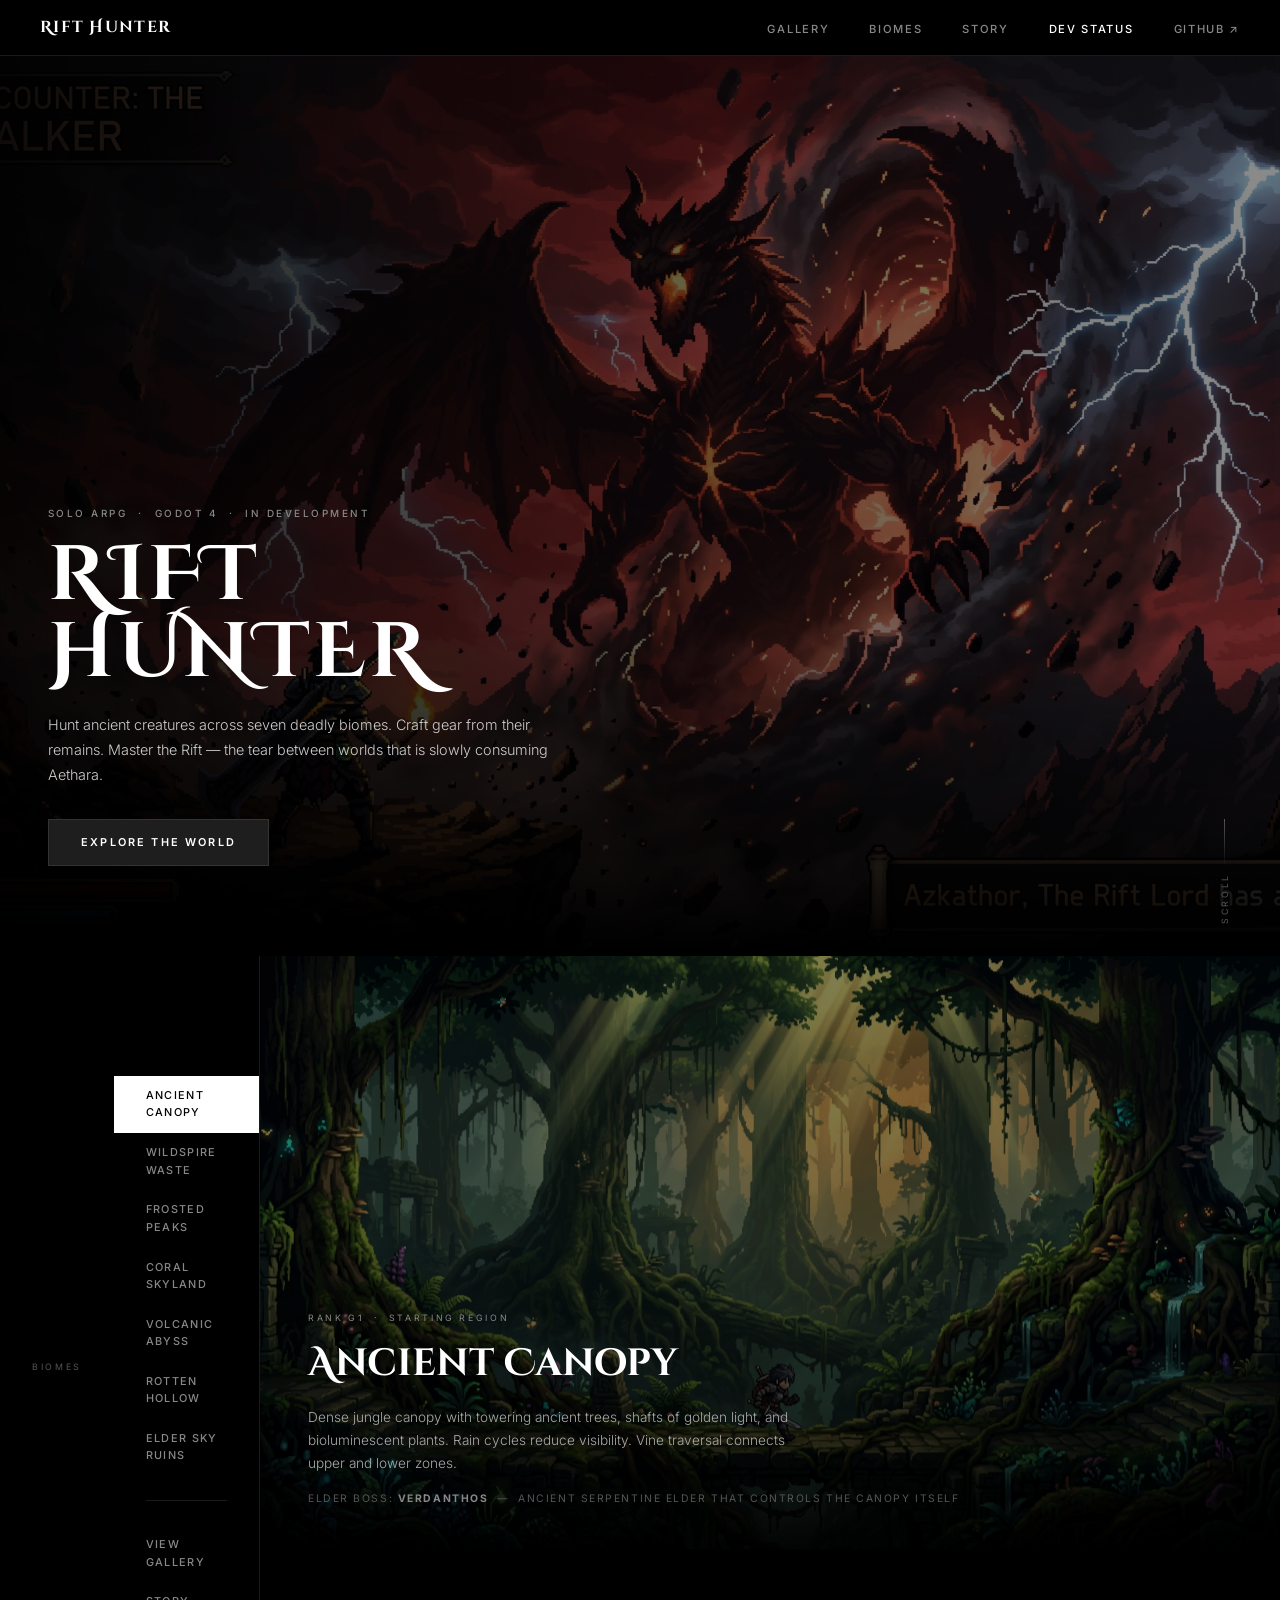
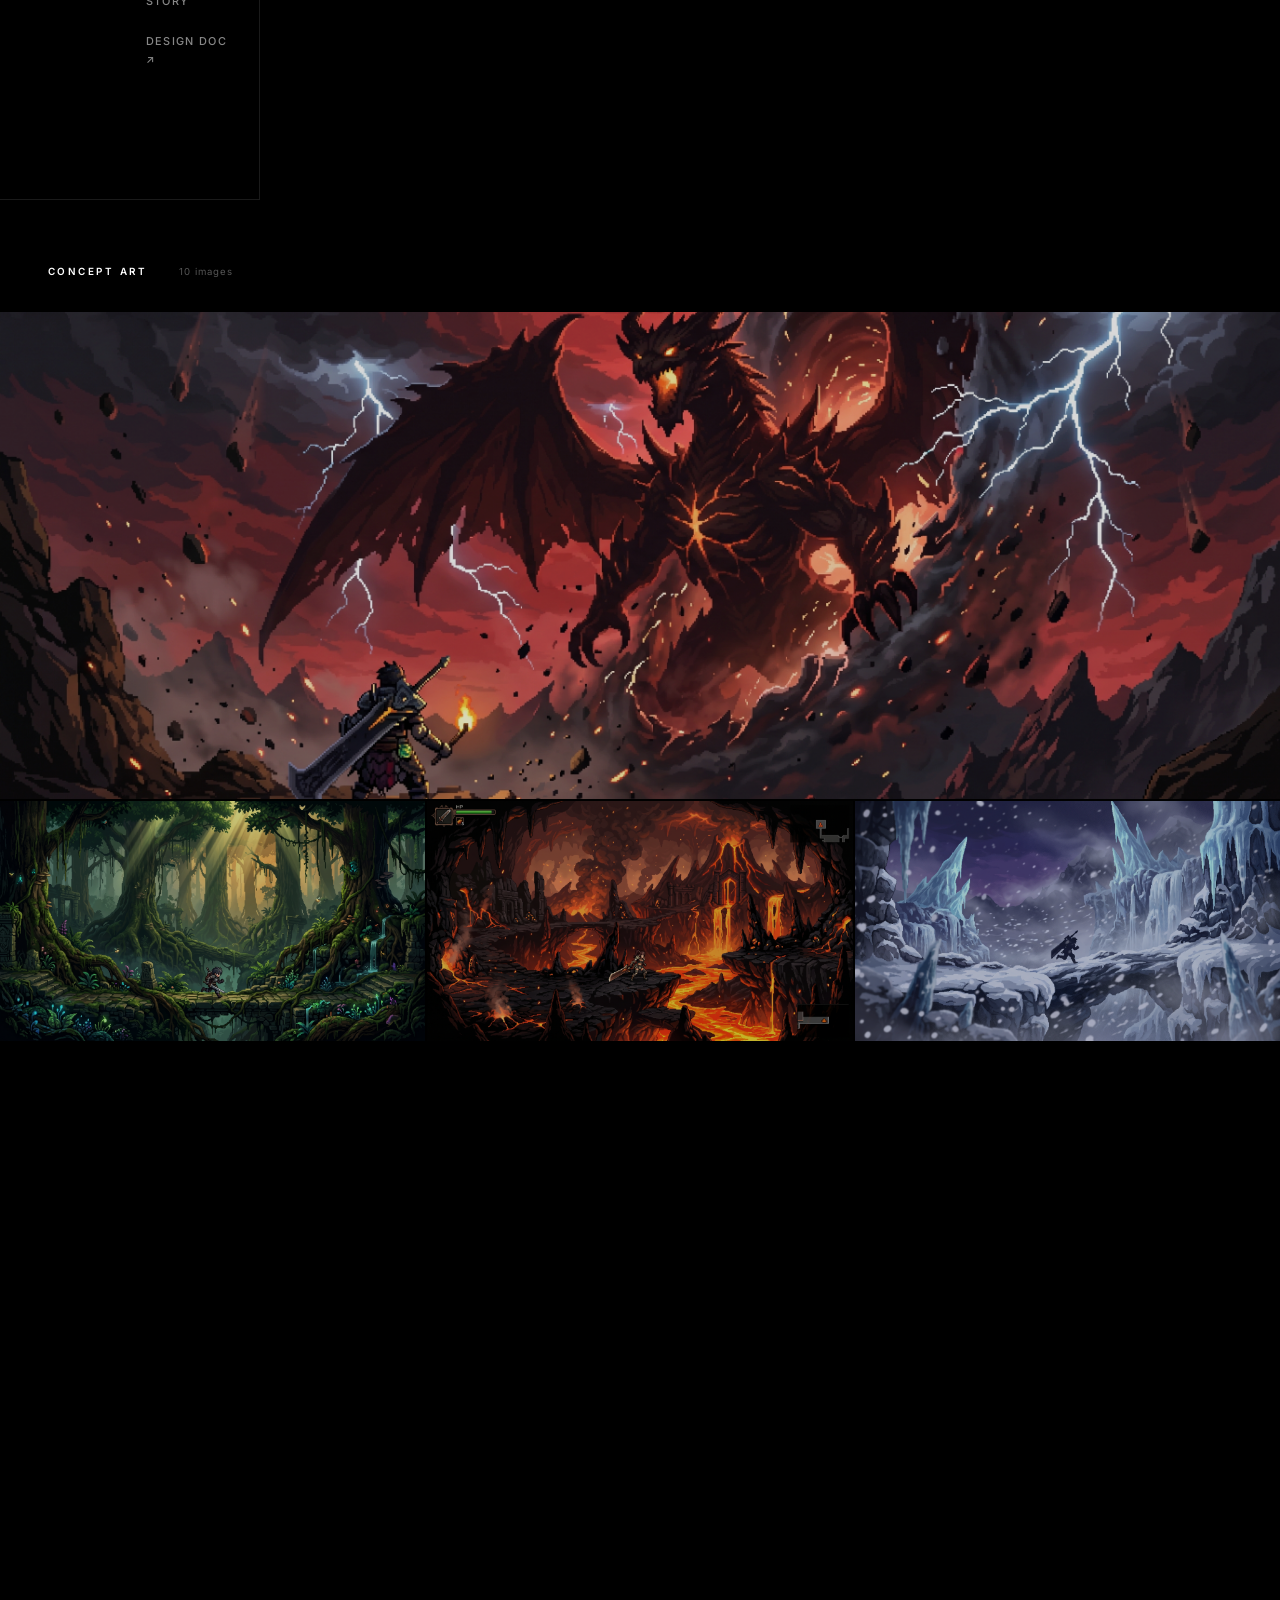
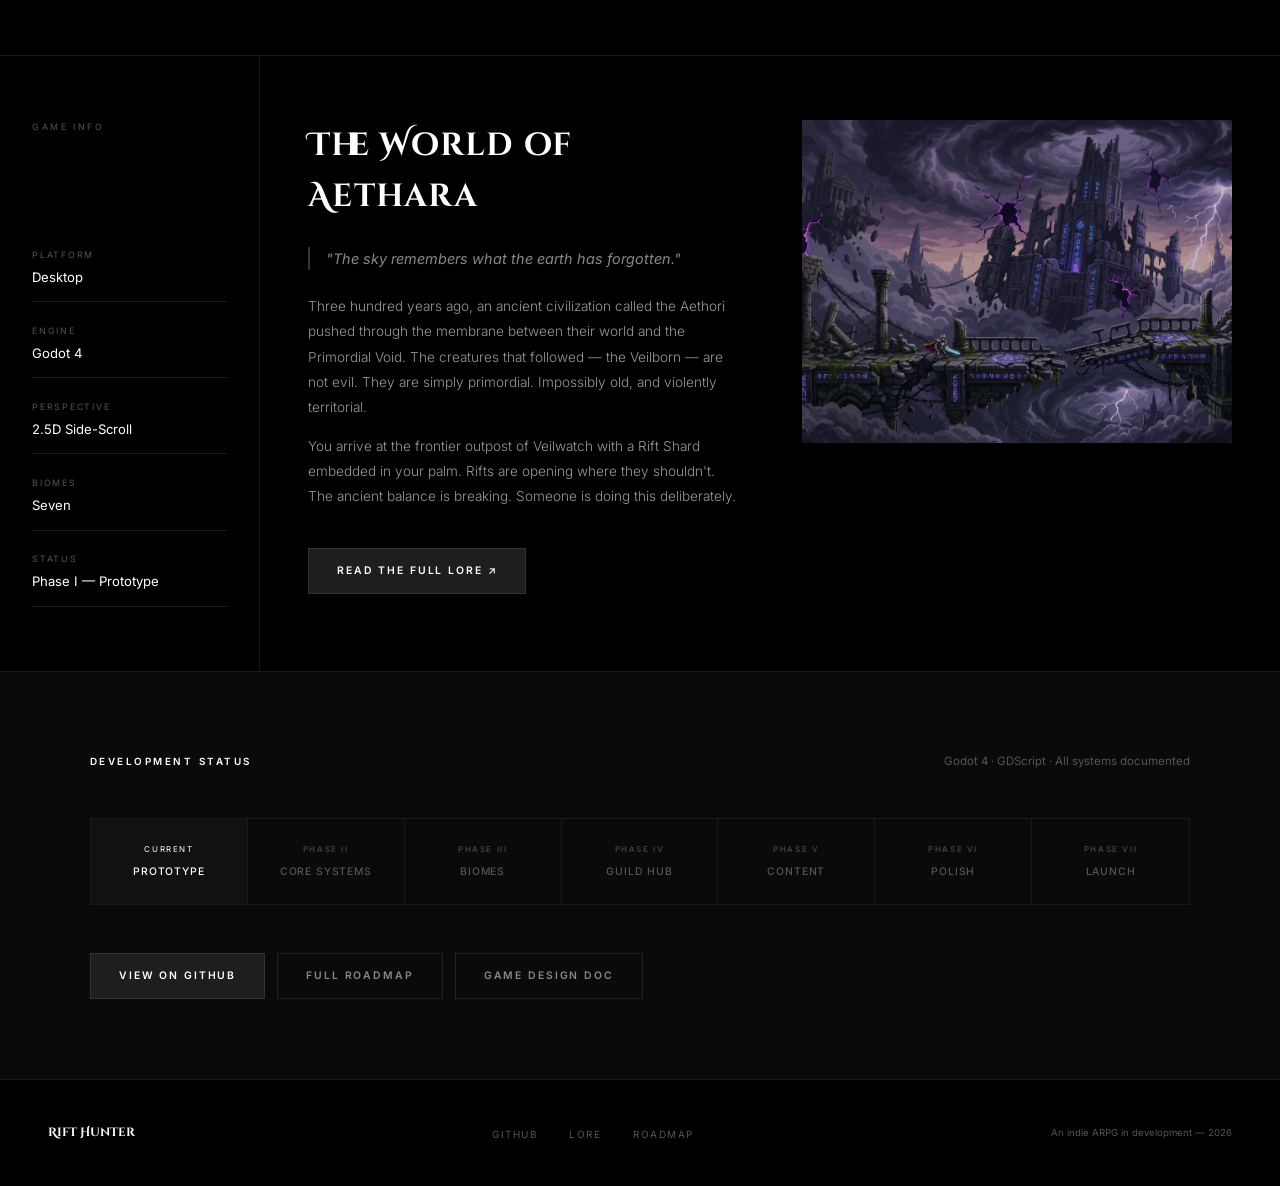
==== docs/index.html @ eb518318 "Fix images hidden before JS loads; add parallax zoom + mobile-safe fade reveals - Gate all initial h" ====
<!DOCTYPE html>
<html lang="en">
<head>
  <meta charset="UTF-8">
  <meta name="viewport" content="width=device-width, initial-scale=1.0">
  <title>Rift Hunter</title>
  <meta name="description" content="A solo ARPG inspired by Monster Hunter. Hunt ancient Veilborn across seven biomes, craft powerful gear, and master aerial combat in the world of Aethara.">
  <meta property="og:title" content="Rift Hunter">
  <meta property="og:description" content="Hunt. Craft. Master the Rift.">
  <meta property="og:image" content="assets/screenshots/rift-lord.jpg">
  <link rel="preconnect" href="https://fonts.googleapis.com">
  <link href="https://fonts.googleapis.com/css2?family=Cinzel+Decorative:wght@700&family=Inter:wght@300;400;500;600&display=swap" rel="stylesheet">
  <style>
    *, *::before, *::after { box-sizing: border-box; margin: 0; padding: 0; }

    :root {
      --black: #000;
      --dark:  #0a0a0a;
      --mid:   #141414;
      --white: #ffffff;
      --gray:  #888888;
      --dim:   #555555;
      --accent: #c0392b;
    }

    html { scroll-behavior: smooth; }

    body {
      background: var(--black);
      color: var(--white);
      font-family: 'Inter', sans-serif;
      font-weight: 400;
      line-height: 1.6;
      overflow-x: hidden;
    }

    /* ── NAV ── */
    nav {
      position: fixed;
      top: 0; left: 0; right: 0;
      z-index: 200;
      display: flex;
      align-items: center;
      justify-content: space-between;
      padding: 0 2.5rem;
      height: 56px;
      background: var(--black);
      border-bottom: 1px solid #1a1a1a;
    }

    .nav-logo {
      font-family: 'Cinzel Decorative', serif;
      font-size: 1rem;
      font-weight: 700;
      color: var(--white);
      text-decoration: none;
      letter-spacing: 0.08em;
    }

    .nav-links {
      display: flex;
      gap: 2.5rem;
      list-style: none;
    }

    .nav-links a {
      color: var(--gray);
      text-decoration: none;
      font-size: 0.7rem;
      font-weight: 500;
      letter-spacing: 0.15em;
      text-transform: uppercase;
      transition: color 0.15s;
    }

    .nav-links a:hover,
    .nav-links a.active-section { color: var(--white); }

    /* ── SCROLL PROGRESS BAR ── */
    .scroll-bar {
      position: fixed;
      top: 56px; left: 0;
      height: 2px;
      width: 0%;
      background: #fff;
      z-index: 300;
      pointer-events: none;
      transition: width 0.08s linear;
    }

    /* ── HERO ── */
    .hero {
      position: relative;
      height: 100vh;
      min-height: 600px;
      margin-top: 56px;
      overflow: hidden;
    }

    .hero-img {
      position: absolute;
      inset: 0;
      width: 100%;
      height: 100%;
      object-fit: cover;
      object-position: center 20%;
      filter: brightness(0.55);
    }

    .hero-overlay {
      position: absolute;
      inset: 0;
      background: linear-gradient(
        to right,
        rgba(0,0,0,0.85) 0%,
        rgba(0,0,0,0.2) 60%,
        rgba(0,0,0,0) 100%
      );
    }

    .hero-overlay-b {
      position: absolute;
      bottom: 0; left: 0; right: 0;
      height: 35%;
      background: linear-gradient(to top, #000, transparent);
    }

    .hero-content {
      position: absolute;
      bottom: 10%;
      left: 3rem;
      max-width: 520px;
      z-index: 2;
    }

    .hero-eyebrow {
      font-size: 0.62rem;
      font-weight: 500;
      letter-spacing: 0.25em;
      text-transform: uppercase;
      color: var(--gray);
      margin-bottom: 1rem;
    }

    .hero-title {
      font-family: 'Cinzel Decorative', serif;
      font-size: clamp(2.5rem, 6vw, 5rem);
      font-weight: 700;
      color: var(--white);
      line-height: 1;
      letter-spacing: 0.05em;
      margin-bottom: 1.25rem;
    }

    .hero-body {
      font-size: 0.9rem;
      color: #ccc;
      line-height: 1.75;
      margin-bottom: 2rem;
      font-weight: 300;
    }

    .hero-btn {
      display: inline-block;
      background: #1e1e1e;
      color: var(--white);
      text-decoration: none;
      font-size: 0.68rem;
      font-weight: 600;
      letter-spacing: 0.2em;
      text-transform: uppercase;
      padding: 0.85rem 2rem;
      border: 1px solid #333;
      transition: background 0.2s, border-color 0.2s;
    }

    .hero-btn:hover {
      background: #2a2a2a;
      border-color: #555;
    }

    .hero-scroll {
      position: absolute;
      bottom: 2rem;
      right: 3rem;
      z-index: 2;
      display: flex;
      flex-direction: column;
      align-items: center;
      gap: 0.4rem;
    }

    .hero-scroll span {
      font-size: 0.55rem;
      letter-spacing: 0.3em;
      text-transform: uppercase;
      color: var(--dim);
      writing-mode: vertical-rl;
      transform: rotate(180deg);
    }

    .hero-scroll-line {
      width: 1px;
      height: 48px;
      background: linear-gradient(to bottom, var(--dim), transparent);
      animation: pulse 2s ease-in-out infinite;
    }

    @keyframes pulse { 0%,100%{opacity:0.3} 50%{opacity:1} }

    /* ── HERO ENTRANCE — only when JS is active ── */
    .js .hero-eyebrow,
    .js .hero-title,
    .js .hero-body,
    .js .hero-btn,
    .js .hero-scroll {
      opacity: 0;
      transform: translateY(22px);
      transition: opacity 1s cubic-bezier(0.22,1,0.36,1),
                  transform 1s cubic-bezier(0.22,1,0.36,1);
    }
    .hero-eyebrow.in { opacity:1; transform:translateY(0); }
    .hero-title.in   { opacity:1; transform:translateY(0); transition-delay:0.18s; }
    .hero-body.in    { opacity:1; transform:translateY(0); transition-delay:0.34s; }
    .hero-btn.in     { opacity:1; transform:translateY(0); transition-delay:0.5s; }
    .hero-scroll.in  { opacity:1; transform:translateY(0); transition-delay:0.7s; }

    /* ── SCROLL REVEALS — only when JS is active ── */
    .js [data-r] {
      opacity: 0;
      transform: translateY(30px);
      transition: opacity 0.85s cubic-bezier(0.22,1,0.36,1),
                  transform 0.85s cubic-bezier(0.22,1,0.36,1);
    }
    .js [data-r="left"]  { transform: translateX(-30px); }
    .js [data-r="right"] { transform: translateX(30px); }
    .js [data-r="scale"] { transform: scale(0.96) translateY(16px); }
    [data-r].in { opacity:1; transform:none; }

    [data-d="1"] { transition-delay:0.08s; }
    [data-d="2"] { transition-delay:0.16s; }
    [data-d="3"] { transition-delay:0.24s; }
    [data-d="4"] { transition-delay:0.32s; }
    [data-d="5"] { transition-delay:0.40s; }
    [data-d="6"] { transition-delay:0.48s; }
    [data-d="7"] { transition-delay:0.56s; }

    /* ── SIDEBAR LAYOUT ── */
    .sidebar-layout {
      display: flex;
      min-height: 600px;
    }

    .sidebar {
      width: 260px;
      flex-shrink: 0;
      background: var(--black);
      border-right: 1px solid #1a1a1a;
      padding: 3rem 0;
      position: sticky;
      top: 56px;
      height: calc(100vh - 56px);
      overflow-y: auto;
    }

    .sidebar-label {
      font-size: 0.55rem;
      letter-spacing: 0.3em;
      text-transform: uppercase;
      color: var(--dim);
      padding: 0 2rem;
      margin-bottom: 1.25rem;
    }

    .sidebar-list {
      list-style: none;
    }

    .sidebar-list li a {
      display: block;
      padding: 0.7rem 2rem;
      font-size: 0.68rem;
      font-weight: 500;
      letter-spacing: 0.12em;
      text-transform: uppercase;
      color: var(--gray);
      text-decoration: none;
      transition: color 0.15s, background 0.15s;
    }

    .sidebar-list li a:hover {
      color: var(--white);
      background: #111;
    }

    .sidebar-list li.active a {
      background: var(--white);
      color: var(--black);
    }

    .sidebar-divider {
      height: 1px;
      background: #1a1a1a;
      margin: 1.5rem 2rem;
    }

    .sidebar-content {
      flex: 1;
      min-width: 0;
    }

    /* ── BIOMES PANEL ── */
    #biomes { background: var(--black); }

    .biome-panel {
      display: flex;
      min-height: 600px;
    }

    .biome-main {
      flex: 1;
      position: relative;
      min-height: 600px;
      overflow: hidden;
    }

    .biome-img {
      width: 100%;
      height: 100%;
      object-fit: cover;
      display: block;
      filter: brightness(0.5);
      position: absolute;
      inset: 0;
      transition: opacity 0.45s ease, filter 0.4s;
    }
    .biome-img.fading { opacity: 0; }

    .biome-info-overlay {
      position: absolute;
      bottom: 0;
      left: 0;
      right: 0;
      padding: 4rem 3rem 3rem;
      background: linear-gradient(transparent, rgba(0,0,0,0.92));
    }

    .biome-rank-badge {
      font-size: 0.55rem;
      letter-spacing: 0.3em;
      text-transform: uppercase;
      color: var(--gray);
      margin-bottom: 0.5rem;
    }

    .biome-title {
      font-family: 'Cinzel Decorative', serif;
      font-size: clamp(1.5rem, 3vw, 2.5rem);
      color: var(--white);
      margin-bottom: 0.75rem;
    }

    .biome-desc {
      font-size: 0.85rem;
      color: #aaa;
      max-width: 480px;
      line-height: 1.7;
      font-weight: 300;
    }

    .biome-boss {
      margin-top: 1rem;
      font-size: 0.65rem;
      letter-spacing: 0.15em;
      text-transform: uppercase;
      color: var(--dim);
    }

    .biome-boss strong { color: var(--gray); }

    #biome-rank, #biome-name, #biome-desc, #biome-boss {
      transition: opacity 0.3s ease, transform 0.3s ease;
    }

    /* ── GALLERY ── */
    #screenshots {
      background: var(--black);
      padding: 0;
    }

    .gallery-header {
      padding: 4rem 3rem 2rem;
      display: flex;
      align-items: baseline;
      gap: 2rem;
    }

    .gallery-header h2 {
      font-size: 0.62rem;
      font-weight: 600;
      letter-spacing: 0.25em;
      text-transform: uppercase;
      color: var(--white);
    }

    .gallery-count {
      font-size: 0.6rem;
      color: var(--dim);
      letter-spacing: 0.1em;
    }

    .gallery-featured {
      width: 100%;
      position: relative;
      overflow: hidden;
      cursor: pointer;
      transition: opacity 0.9s cubic-bezier(0.22,1,0.36,1),
                  transform 0.9s cubic-bezier(0.22,1,0.36,1);
    }
    .js .gallery-featured {
      opacity: 0;
      transform: translateY(20px);
    }
    .gallery-featured.in { opacity:1; transform:none; }

    .gallery-featured img {
      width: 100%;
      aspect-ratio: 21/8;
      object-fit: cover;
      display: block;
      filter: brightness(0.85);
      transition: filter 0.4s, transform 0.6s;
    }

    .gallery-featured:hover img {
      filter: brightness(1);
      transform: scale(1.01);
    }

    .gallery-grid {
      display: grid;
      gap: 2px;
      margin-top: 2px;
    }

    .gallery-grid-3 { grid-template-columns: repeat(3, 1fr); }
    .gallery-grid-4 { grid-template-columns: repeat(4, 1fr); }
    .gallery-grid-2 { grid-template-columns: 3fr 2fr; }

    .gallery-cell {
      position: relative;
      overflow: hidden;
      cursor: pointer;
      background: var(--mid);
      transition: opacity 0.7s cubic-bezier(0.22,1,0.36,1),
                  transform 0.7s cubic-bezier(0.22,1,0.36,1);
    }
    .js .gallery-cell {
      opacity: 0;
      transform: scale(0.97) translateY(16px);
    }
    .gallery-cell.in { opacity:1; transform:none; }

    .gallery-cell[data-d="1"] { transition-delay:0.06s; }
    .gallery-cell[data-d="2"] { transition-delay:0.13s; }
    .gallery-cell[data-d="3"] { transition-delay:0.20s; }
    .gallery-cell[data-d="4"] { transition-delay:0.27s; }

    .gallery-cell img {
      width: 100%;
      aspect-ratio: 16/9;
      object-fit: cover;
      display: block;
      filter: brightness(0.78);
      transition: filter 0.3s, transform 0.5s;
    }

    .gallery-cell:hover img {
      filter: brightness(1);
      transform: scale(1.04);
    }

    .cell-label {
      position: absolute;
      bottom: 0; left: 0; right: 0;
      padding: 1.5rem 1rem 0.65rem;
      background: linear-gradient(transparent, rgba(0,0,0,0.8));
      font-size: 0.6rem;
      letter-spacing: 0.15em;
      text-transform: uppercase;
      color: var(--gray);
      opacity: 0;
      transition: opacity 0.25s;
    }

    .gallery-cell:hover .cell-label,
    .gallery-featured:hover .cell-label { opacity: 1; }

    /* ── STORY ── */
    #story {
      display: flex;
      background: var(--black);
      border-top: 1px solid #1a1a1a;
    }

    .story-sidebar {
      width: 260px;
      flex-shrink: 0;
      border-right: 1px solid #1a1a1a;
      padding: 4rem 2rem;
      display: flex;
      flex-direction: column;
      gap: 0.5rem;
    }

    .story-label {
      font-size: 0.55rem;
      letter-spacing: 0.3em;
      text-transform: uppercase;
      color: var(--dim);
      margin-bottom: 1rem;
    }

    .story-stat {
      padding: 0.85rem 0;
      border-bottom: 1px solid #1a1a1a;
    }

    .story-stat-key {
      font-size: 0.55rem;
      letter-spacing: 0.2em;
      text-transform: uppercase;
      color: var(--dim);
      margin-bottom: 0.3rem;
    }

    .story-stat-val {
      font-size: 0.82rem;
      color: var(--white);
      font-weight: 400;
    }

    .story-main {
      flex: 1;
      padding: 4rem 3rem;
      display: grid;
      grid-template-columns: 1fr 1fr;
      gap: 4rem;
      align-items: start;
    }

    .story-text-block h2 {
      font-family: 'Cinzel Decorative', serif;
      font-size: clamp(1.4rem, 2.5vw, 2rem);
      margin-bottom: 1.5rem;
      color: var(--white);
      font-weight: 700;
      letter-spacing: 0.04em;
    }

    blockquote {
      font-style: italic;
      font-size: 0.9rem;
      color: var(--gray);
      border-left: 2px solid #333;
      padding-left: 1rem;
      margin-bottom: 1.5rem;
      line-height: 1.65;
    }

    .story-text {
      font-size: 0.85rem;
      color: #999;
      line-height: 1.85;
      font-weight: 300;
      margin-bottom: 0.85rem;
    }

    .story-img-block {
      position: relative;
      overflow: hidden;
    }

    .story-img-block img {
      width: 100%;
      aspect-ratio: 4/3;
      object-fit: cover;
      display: block;
      filter: brightness(0.75);
    }

    /* ── STATUS ── */
    #status {
      background: var(--dark);
      border-top: 1px solid #1a1a1a;
      padding: 5rem 3rem;
    }

    .status-inner {
      max-width: 1100px;
      margin: 0 auto;
    }

    .status-header {
      display: flex;
      align-items: baseline;
      justify-content: space-between;
      margin-bottom: 3rem;
    }

    .status-heading {
      font-size: 0.62rem;
      font-weight: 600;
      letter-spacing: 0.25em;
      text-transform: uppercase;
      color: var(--white);
    }

    .status-sub {
      font-size: 0.72rem;
      color: var(--dim);
    }

    .phases {
      display: grid;
      grid-template-columns: repeat(7, 1fr);
      gap: 0;
      border: 1px solid #1a1a1a;
      margin-bottom: 3rem;
    }

    .phase {
      padding: 1.5rem 1rem;
      border-right: 1px solid #1a1a1a;
      text-align: center;
    }

    .phase:last-child { border-right: none; }

    .phase-num {
      font-size: 0.5rem;
      letter-spacing: 0.2em;
      color: var(--dim);
      text-transform: uppercase;
      margin-bottom: 0.5rem;
    }

    .phase-name {
      font-size: 0.65rem;
      font-weight: 500;
      letter-spacing: 0.08em;
      text-transform: uppercase;
      color: var(--dim);
    }

    .phase.active .phase-num { color: var(--white); }
    .phase.active .phase-name { color: var(--white); }
    .phase.active { background: #111; }

    .status-btns {
      display: flex;
      gap: 0.75rem;
    }

    .btn {
      display: inline-block;
      font-size: 0.65rem;
      font-weight: 600;
      letter-spacing: 0.18em;
      text-transform: uppercase;
      padding: 0.85rem 1.75rem;
      text-decoration: none;
      transition: all 0.2s;
    }

    .btn-fill {
      background: #1e1e1e;
      color: var(--white);
      border: 1px solid #333;
    }

    .btn-fill:hover { background: #2a2a2a; border-color: #555; }

    .btn-ghost {
      background: transparent;
      color: var(--gray);
      border: 1px solid #222;
    }

    .btn-ghost:hover { color: var(--white); border-color: #444; }

    /* ── FOOTER ── */
    footer {
      background: var(--black);
      border-top: 1px solid #1a1a1a;
      padding: 2.5rem 3rem;
      display: flex;
      align-items: center;
      justify-content: space-between;
    }

    .footer-logo {
      font-family: 'Cinzel Decorative', serif;
      font-size: 0.75rem;
      font-weight: 700;
      color: var(--white);
      text-decoration: none;
    }

    .footer-links {
      display: flex;
      gap: 2rem;
      list-style: none;
    }

    .footer-links a {
      font-size: 0.62rem;
      letter-spacing: 0.15em;
      text-transform: uppercase;
      color: var(--dim);
      text-decoration: none;
      transition: color 0.15s;
    }

    .footer-links a:hover { color: var(--white); }

    .footer-copy {
      font-size: 0.6rem;
      color: var(--dim);
    }

    /* ── LIGHTBOX ── */
    .lightbox {
      display: flex;
      position: fixed;
      inset: 0;
      z-index: 999;
      background: rgba(0,0,0,0.97);
      align-items: center;
      justify-content: center;
      cursor: zoom-out;
      visibility: hidden;
      opacity: 0;
      transition: opacity 0.3s ease, visibility 0.3s;
    }
    .lightbox.active {
      visibility: visible;
      opacity: 1;
    }

    .lightbox img {
      max-width: 92vw;
      max-height: 90vh;
      object-fit: contain;
    }

    .lb-close {
      position: absolute;
      top: 1.5rem;
      right: 2rem;
      font-size: 0.62rem;
      letter-spacing: 0.2em;
      text-transform: uppercase;
      color: var(--dim);
      cursor: pointer;
    }

    /* ── SECTION DIVIDER LINES (animated width) ── */
    .js .reveal-line {
      height: 1px;
      background: #222;
      width: 0;
      transition: width 1.2s cubic-bezier(0.22,1,0.36,1);
    }
    .reveal-line.in { width: 100%; }

    /* ── PARALLAX ZOOM ── */
    .hero-img {
      will-change: transform;
    }
    .biome-img {
      will-change: transform;
    }

    /* ── RESPONSIVE ── */
    @media (max-width: 1024px) {
      .sidebar { display: none; }
      .biome-panel { flex-direction: column; }
      .story-main { grid-template-columns: 1fr; gap: 2rem; }
      .story-sidebar { display: none; }
      .phases { grid-template-columns: repeat(4, 1fr); }
    }

    @media (max-width: 680px) {
      nav { padding: 0 1.25rem; }
      .nav-links { display: none; }
      .hero-content { left: 1.5rem; right: 1.5rem; }
      #status { padding: 3rem 1.5rem; }
      .gallery-header { padding: 2.5rem 1.5rem 1.5rem; }
      .story-main { padding: 2.5rem 1.5rem; }
      .gallery-grid-3 { grid-template-columns: 1fr; }
      .gallery-grid-4 { grid-template-columns: repeat(2, 1fr); }
      .gallery-grid-2 { grid-template-columns: 1fr; }
      .phases { grid-template-columns: repeat(2, 1fr); }
      footer { flex-direction: column; gap: 1.5rem; text-align: center; }
    }
  </style>
</head>
<body>
<script>document.documentElement.classList.add('js');</script>

<!-- NAV -->
<nav>
  <a class="nav-logo" href="#">Rift Hunter</a>
  <ul class="nav-links">
    <li><a href="#screenshots">Gallery</a></li>
    <li><a href="#biomes">Biomes</a></li>
    <li><a href="#story">Story</a></li>
    <li><a href="#status">Dev Status</a></li>
    <li><a href="https://github.com/ravellerh/rift-hunter" target="_blank">GitHub ↗</a></li>
  </ul>
</nav>
<div class="scroll-bar" id="scroll-bar"></div>

<!-- HERO -->
<div class="hero">
  <img class="hero-img" src="assets/screenshots/rift-lord.jpg" alt="Rift Hunter">
  <div class="hero-overlay"></div>
  <div class="hero-overlay-b"></div>
  <div class="hero-content">
    <p class="hero-eyebrow">Solo ARPG &nbsp;·&nbsp; Godot 4 &nbsp;·&nbsp; In Development</p>
    <h1 class="hero-title">RIFT<br>HUNTER</h1>
    <p class="hero-body">Hunt ancient creatures across seven deadly biomes. Craft gear from their remains. Master the Rift — the tear between worlds that is slowly consuming Aethara.</p>
    <a href="#biomes" class="hero-btn">Explore the World</a>
  </div>
  <div class="hero-scroll">
    <div class="hero-scroll-line"></div>
    <span>Scroll</span>
  </div>
</div>

<!-- BIOMES — SIDEBAR LAYOUT -->
<div id="biomes" class="sidebar-layout">
  <nav class="sidebar" aria-label="Biomes">
    <p class="sidebar-label">Biomes</p>
    <ul class="sidebar-list" id="biome-nav">
      <li class="active"><a href="#" onclick="showBiome(0,this);return false;">Ancient Canopy</a></li>
      <li><a href="#" onclick="showBiome(1,this);return false;">Wildspire Waste</a></li>
      <li><a href="#" onclick="showBiome(2,this);return false;">Frosted Peaks</a></li>
      <li><a href="#" onclick="showBiome(3,this);return false;">Coral Skyland</a></li>
      <li><a href="#" onclick="showBiome(4,this);return false;">Volcanic Abyss</a></li>
      <li><a href="#" onclick="showBiome(5,this);return false;">Rotten Hollow</a></li>
      <li><a href="#" onclick="showBiome(6,this);return false;">Elder Sky Ruins</a></li>
      <div class="sidebar-divider"></div>
      <li><a href="#screenshots">View Gallery</a></li>
      <li><a href="#story">Story</a></li>
      <li><a href="https://github.com/ravellerh/rift-hunter/blob/main/DESIGN.md" target="_blank">Design Doc ↗</a></li>
    </ul>
  </nav>

  <div class="sidebar-content">
    <div class="biome-panel" id="biome-display">
      <div class="biome-main">
        <img class="biome-img" id="biome-img" src="assets/screenshots/ancient-canopy.jpg" alt="Ancient Canopy">
        <div class="biome-info-overlay">
          <p class="biome-rank-badge" id="biome-rank">Rank G1 &nbsp;·&nbsp; Starting Region</p>
          <h2 class="biome-title" id="biome-name">Ancient Canopy</h2>
          <p class="biome-desc" id="biome-desc">Dense jungle canopy with towering ancient trees, shafts of golden light, and bioluminescent plants. Rain cycles reduce visibility. Vine traversal connects upper and lower zones.</p>
          <p class="biome-boss" id="biome-boss">Elder Boss: <strong>Verdanthos</strong> &nbsp;—&nbsp; Ancient serpentine Elder that controls the canopy itself</p>
        </div>
      </div>
    </div>
  </div>
</div>

<!-- GALLERY -->
<section id="screenshots">
  <div class="gallery-header" data-r>
    <h2>Concept Art</h2>
    <span class="gallery-count">10 images</span>
  </div>

  <div class="gallery-featured" onclick="openLightbox('assets/screenshots/rift-lord.jpg')">
    <img src="assets/screenshots/rift-lord.jpg" alt="Boss Encounter — Azkathor the Rift Lord" loading="lazy">
    <div class="cell-label">Boss Encounter — Azkathor, The Rift Lord</div>
  </div>

  <div class="gallery-grid gallery-grid-3" style="margin-top:2px">
    <div class="gallery-cell" data-d="1" onclick="openLightbox('assets/screenshots/ancient-canopy.jpg')">
      <img src="assets/screenshots/ancient-canopy.jpg" alt="Ancient Canopy" loading="lazy">
      <div class="cell-label">Ancient Canopy</div>
    </div>
    <div class="gallery-cell" data-d="2" onclick="openLightbox('assets/screenshots/volcanic-abyss.jpg')">
      <img src="assets/screenshots/volcanic-abyss.jpg" alt="Volcanic Abyss" loading="lazy">
      <div class="cell-label">Volcanic Abyss</div>
    </div>
    <div class="gallery-cell" data-d="3" onclick="openLightbox('assets/screenshots/frosted-peaks.jpg')">
      <img src="assets/screenshots/frosted-peaks.jpg" alt="Frosted Peaks" loading="lazy">
      <div class="cell-label">Frosted Peaks</div>
    </div>
  </div>

  <div class="gallery-grid gallery-grid-2" style="margin-top:2px">
    <div class="gallery-cell" data-d="1" onclick="openLightbox('assets/screenshots/coral-skyland-aerial.jpg')">
      <img src="assets/screenshots/coral-skyland-aerial.jpg" alt="Coral Skyland" loading="lazy">
      <div class="cell-label">Coral Skyland — Aerial Combat</div>
    </div>
    <div class="gallery-cell" data-d="2" onclick="openLightbox('assets/screenshots/sky-ruins.jpg')">
      <img src="assets/screenshots/sky-ruins.jpg" alt="Elder Sky Ruins" loading="lazy">
      <div class="cell-label">Elder Sky Ruins</div>
    </div>
  </div>

  <div class="gallery-grid gallery-grid-4" style="margin-top:2px">
    <div class="gallery-cell" data-d="1" onclick="openLightbox('assets/screenshots/forest-combat-crit.jpg')">
      <img src="assets/screenshots/forest-combat-crit.jpg" alt="Ground Combat" loading="lazy">
      <div class="cell-label">Ground Combat</div>
    </div>
    <div class="gallery-cell" data-d="2" onclick="openLightbox('assets/screenshots/aerial-combat-insectglaive.jpg')">
      <img src="assets/screenshots/aerial-combat-insectglaive.jpg" alt="Aerial Combat" loading="lazy">
      <div class="cell-label">Aerial Combat</div>
    </div>
    <div class="gallery-cell" data-d="3" onclick="openLightbox('assets/screenshots/combat-ui.jpg')">
      <img src="assets/screenshots/combat-ui.jpg" alt="Combat UI" loading="lazy">
      <div class="cell-label">Combat System</div>
    </div>
    <div class="gallery-cell" data-d="4" onclick="openLightbox('assets/screenshots/guild-hall.jpg')">
      <img src="assets/screenshots/guild-hall.jpg" alt="Veilwatch Guild Hall" loading="lazy">
      <div class="cell-label">Veilwatch Guild Hall</div>
    </div>
  </div>
</section>

<!-- STORY -->
<div id="story">
  <div class="story-sidebar">
    <p class="story-label">Game Info</p>
    <div class="story-stat" data-r data-d="1">
      <div class="story-stat-key">Genre</div>
      <div class="story-stat-val">Solo Action RPG</div>
    </div>
    <div class="story-stat" data-r data-d="2">
      <div class="story-stat-key">Platform</div>
      <div class="story-stat-val">Desktop</div>
    </div>
    <div class="story-stat" data-r data-d="3">
      <div class="story-stat-key">Engine</div>
      <div class="story-stat-val">Godot 4</div>
    </div>
    <div class="story-stat" data-r data-d="4">
      <div class="story-stat-key">Perspective</div>
      <div class="story-stat-val">2.5D Side-Scroll</div>
    </div>
    <div class="story-stat" data-r data-d="5">
      <div class="story-stat-key">Biomes</div>
      <div class="story-stat-val">Seven</div>
    </div>
    <div class="story-stat" data-r data-d="6">
      <div class="story-stat-key">Status</div>
      <div class="story-stat-val">Phase I — Prototype</div>
    </div>
  </div>

  <div class="story-main">
    <div class="story-text-block" data-r="left">
      <h2>The World of Aethara</h2>
      <blockquote>"The sky remembers what the earth has forgotten."</blockquote>
      <p class="story-text">Three hundred years ago, an ancient civilization called the Aethori pushed through the membrane between their world and the Primordial Void. The creatures that followed — the Veilborn — are not evil. They are simply primordial. Impossibly old, and violently territorial.</p>
      <p class="story-text">You arrive at the frontier outpost of Veilwatch with a Rift Shard embedded in your palm. Rifts are opening where they shouldn't. The ancient balance is breaking. Someone is doing this deliberately.</p>
      <br>
      <a class="btn btn-fill" href="https://github.com/ravellerh/rift-hunter/blob/main/LORE.md" target="_blank">Read the Full Lore ↗</a>
    </div>
    <div class="story-img-block" data-r="right" data-d="2">
      <img src="assets/screenshots/sky-ruins.jpg" alt="Elder Sky Ruins">
    </div>
  </div>
</div>

<!-- STATUS -->
<section id="status">
  <div class="status-inner">
    <div class="status-header" data-r>
      <span class="status-heading">Development Status</span>
      <span class="status-sub">Godot 4 · GDScript · All systems documented</span>
    </div>

    <div class="phases">
      <div class="phase active" data-r data-d="1">
        <div class="phase-num">Current</div>
        <div class="phase-name">Prototype</div>
      </div>
      <div class="phase" data-r data-d="2">
        <div class="phase-num">Phase II</div>
        <div class="phase-name">Core Systems</div>
      </div>
      <div class="phase" data-r data-d="3">
        <div class="phase-num">Phase III</div>
        <div class="phase-name">Biomes</div>
      </div>
      <div class="phase" data-r data-d="4">
        <div class="phase-num">Phase IV</div>
        <div class="phase-name">Guild Hub</div>
      </div>
      <div class="phase" data-r data-d="5">
        <div class="phase-num">Phase V</div>
        <div class="phase-name">Content</div>
      </div>
      <div class="phase" data-r data-d="6">
        <div class="phase-num">Phase VI</div>
        <div class="phase-name">Polish</div>
      </div>
      <div class="phase" data-r data-d="7">
        <div class="phase-num">Phase VII</div>
        <div class="phase-name">Launch</div>
      </div>
    </div>

    <div class="status-btns" data-r data-d="2">
      <a class="btn btn-fill" href="https://github.com/ravellerh/rift-hunter" target="_blank">View on GitHub</a>
      <a class="btn btn-ghost" href="https://github.com/ravellerh/rift-hunter/blob/main/ROADMAP.md" target="_blank">Full Roadmap</a>
      <a class="btn btn-ghost" href="https://github.com/ravellerh/rift-hunter/blob/main/DESIGN.md" target="_blank">Game Design Doc</a>
    </div>
  </div>
</section>

<!-- FOOTER -->
<footer>
  <a class="footer-logo" href="#">Rift Hunter</a>
  <ul class="footer-links">
    <li><a href="https://github.com/ravellerh/rift-hunter" target="_blank">GitHub</a></li>
    <li><a href="https://github.com/ravellerh/rift-hunter/blob/main/LORE.md" target="_blank">Lore</a></li>
    <li><a href="https://github.com/ravellerh/rift-hunter/blob/main/ROADMAP.md" target="_blank">Roadmap</a></li>
  </ul>
  <span class="footer-copy">An indie ARPG in development — 2026</span>
</footer>

<!-- LIGHTBOX -->
<div class="lightbox" id="lightbox" onclick="closeLightbox()">
  <div class="lb-close" onclick="closeLightbox()">Close ✕</div>
  <img id="lightbox-img" src="" alt="">
</div>

<script>
  /* ── BIOME DATA ── */
  const biomes = [
    {
      img: 'assets/screenshots/ancient-canopy.jpg',
      rank: 'Rank G1 · Starting Region',
      name: 'Ancient Canopy',
      desc: 'Dense jungle canopy with towering ancient trees, shafts of golden light, and bioluminescent plants. Rain cycles reduce visibility. Vine traversal connects upper and lower zones.',
      boss: 'Elder Boss: <strong>Verdanthos</strong> &nbsp;—&nbsp; Ancient serpentine Elder that controls the canopy itself'
    },
    {
      img: 'assets/screenshots/ancient-canopy.jpg',
      rank: 'Rank G1 · Starting Region',
      name: 'Wildspire Waste',
      desc: 'Desert surface transitioning into toxic swamp lowlands. Flash floods reshape terrain every few minutes. High heat in the desert, miasma in the marsh.',
      boss: 'Elder Boss: <strong>Diablorak</strong> &nbsp;—&nbsp; Massive horned Elder that burrows and charges from below'
    },
    {
      img: 'assets/screenshots/frosted-peaks.jpg',
      rank: 'Rank G2',
      name: 'Frosted Peaks',
      desc: 'Blizzard-swept mountain range, ice caves, frozen waterfalls. Slick ground reduces traction. Blizzard cycles drop visibility to near zero.',
      boss: 'Elder Boss: <strong>Velkhrath</strong> &nbsp;—&nbsp; Enormous mammoth Elder that generates blizzards and ice pillars'
    },
    {
      img: 'assets/screenshots/coral-skyland-aerial.jpg',
      rank: 'Rank G2',
      name: 'Coral Skyland',
      desc: 'Floating coral islands connected by wind currents, deep ocean far below. Natural updraft columns launch players into aerial combat. Vibrant and unlike any other biome.',
      boss: 'Elder Boss: <strong>Namielle-Keth</strong> &nbsp;—&nbsp; Bioluminescent flying Elder, floods platforms, arcs electricity'
    },
    {
      img: 'assets/screenshots/volcanic-abyss.jpg',
      rank: 'Rank G3',
      name: 'Volcanic Abyss',
      desc: 'Deep volcanic caldera, lava rivers, ash clouds, superheated air pockets. Lava zones deal damage over time. Ash reduces stamina regeneration.',
      boss: 'Elder Boss: <strong>Ashmaul</strong> &nbsp;—&nbsp; Ancient Elder grown enormous by Cult feeding. Story-critical fight.'
    },
    {
      img: 'assets/screenshots/rift-lord.jpg',
      rank: 'Rank G3',
      name: 'Rotten Hollow',
      desc: 'Deep underground decay zone, bioluminescent fungi, poison swamps, narrow tunnels. Permanent low light. True darkness zones require careful navigation.',
      boss: 'Elder Boss: <strong>Chaoskrel</strong> &nbsp;—&nbsp; Long-dormant deep Elder with tentacle reach and Rift energy corruption'
    },
    {
      img: 'assets/screenshots/sky-ruins.jpg',
      rank: 'Rank G4 · Final Region',
      name: 'Elder Sky Ruins',
      desc: 'The ruins of the Aethori Sky Kingdom, still floating above the clouds. Permanent aerial zone — no ground floor. Ancient mechanisms still partially function.',
      boss: 'Final Boss: <strong>Serath + The Sovereign</strong> &nbsp;—&nbsp; Two-phase story climax. See LORE.md.'
    }
  ];

  /* ── SCROLL PROGRESS BAR ── */
  const scrollBar = document.getElementById('scroll-bar');

  /* ── PARALLAX ZOOM ── */
  const heroImg   = document.querySelector('.hero-img');
  const biomeImg  = document.getElementById('biome-img');
  const heroEl    = document.querySelector('.hero');
  const biomesEl  = document.getElementById('biomes');

  let ticking = false;

  function updateParallax() {
    const scrollY = window.scrollY;
    const winH    = window.innerHeight;

    /* scroll progress bar */
    const maxScroll = document.documentElement.scrollHeight - winH;
    scrollBar.style.width = (scrollY / maxScroll * 100) + '%';

    /* hero — zoom in + slow vertical drift as you scroll away */
    if (heroEl && heroImg) {
      const heroH   = heroEl.offsetHeight;
      const progress = Math.min(scrollY / heroH, 1);
      const scale    = 1 + progress * 0.12;
      const drift    = scrollY * 0.28;
      heroImg.style.transform = `scale(${scale}) translateY(${drift}px)`;
    }

    /* biome image — subtle upward parallax */
    if (biomesEl && biomeImg) {
      const rect = biomesEl.getBoundingClientRect();
      if (rect.top < winH && rect.bottom > 0) {
        const rel = -rect.top * 0.12;
        biomeImg.style.transform = `translateY(${rel}px)`;
      }
    }

    ticking = false;
  }

  function onScroll() {
    if (!ticking) {
      requestAnimationFrame(updateParallax);
      ticking = true;
    }
  }

  window.addEventListener('scroll', onScroll, { passive: true });
  updateParallax(); /* run once on load */

  /* ── HERO ENTRANCE ── */
  window.addEventListener('load', () => {
    document.querySelectorAll(
      '.hero-eyebrow, .hero-title, .hero-body, .hero-btn, .hero-scroll'
    ).forEach(el => el.classList.add('in'));
  });

  /* ── INTERSECTION OBSERVER — SCROLL REVEALS ── */
  const revealObserver = new IntersectionObserver((entries) => {
    entries.forEach(entry => {
      if (entry.isIntersecting) {
        entry.target.classList.add('in');
        revealObserver.unobserve(entry.target);
      }
    });
  }, { threshold: 0.06, rootMargin: '0px 0px -32px 0px' });

  document.querySelectorAll(
    '[data-r], .gallery-featured, .gallery-cell, .reveal-line'
  ).forEach(el => revealObserver.observe(el));

  /* ── SCROLL SPY ── */
  const spyTargets = document.querySelectorAll('#biomes, #screenshots, #story, #status');
  const navAnchors = document.querySelectorAll('.nav-links a[href^="#"]');

  const spyObserver = new IntersectionObserver((entries) => {
    entries.forEach(entry => {
      if (entry.isIntersecting) {
        navAnchors.forEach(a => a.classList.remove('active-section'));
        const link = document.querySelector(`.nav-links a[href="#${entry.target.id}"]`);
        if (link) link.classList.add('active-section');
      }
    });
  }, { rootMargin: '-35% 0px -55% 0px' });

  spyTargets.forEach(s => spyObserver.observe(s));

  /* ── BIOME SWITCHER WITH CROSSFADE ── */
  function showBiome(index, el) {
    const b     = biomes[index];
    const img   = document.getElementById('biome-img');
    const rank  = document.getElementById('biome-rank');
    const name  = document.getElementById('biome-name');
    const desc  = document.getElementById('biome-desc');
    const boss  = document.getElementById('biome-boss');
    const texts = [rank, name, desc, boss];

    img.classList.add('fading');
    texts.forEach(t => { t.style.opacity = '0'; t.style.transform = 'translateY(6px)'; });

    setTimeout(() => {
      img.src          = b.img;
      img.classList.remove('fading');
      rank.textContent = b.rank;
      name.textContent = b.name;
      desc.textContent = b.desc;
      boss.innerHTML   = b.boss;
      texts.forEach(t => { t.style.opacity = ''; t.style.transform = ''; });
    }, 320);

    document.querySelectorAll('#biome-nav li').forEach(li => li.classList.remove('active'));
    el.closest('li').classList.add('active');
  }

  /* ── LIGHTBOX ── */
  function openLightbox(src) {
    document.getElementById('lightbox-img').src = src;
    document.getElementById('lightbox').classList.add('active');
    document.body.style.overflow = 'hidden';
  }

  function closeLightbox() {
    document.getElementById('lightbox').classList.remove('active');
    document.body.style.overflow = '';
  }

  document.addEventListener('keydown', e => { if (e.key === 'Escape') closeLightbox(); });
</script>
</body>
</html>
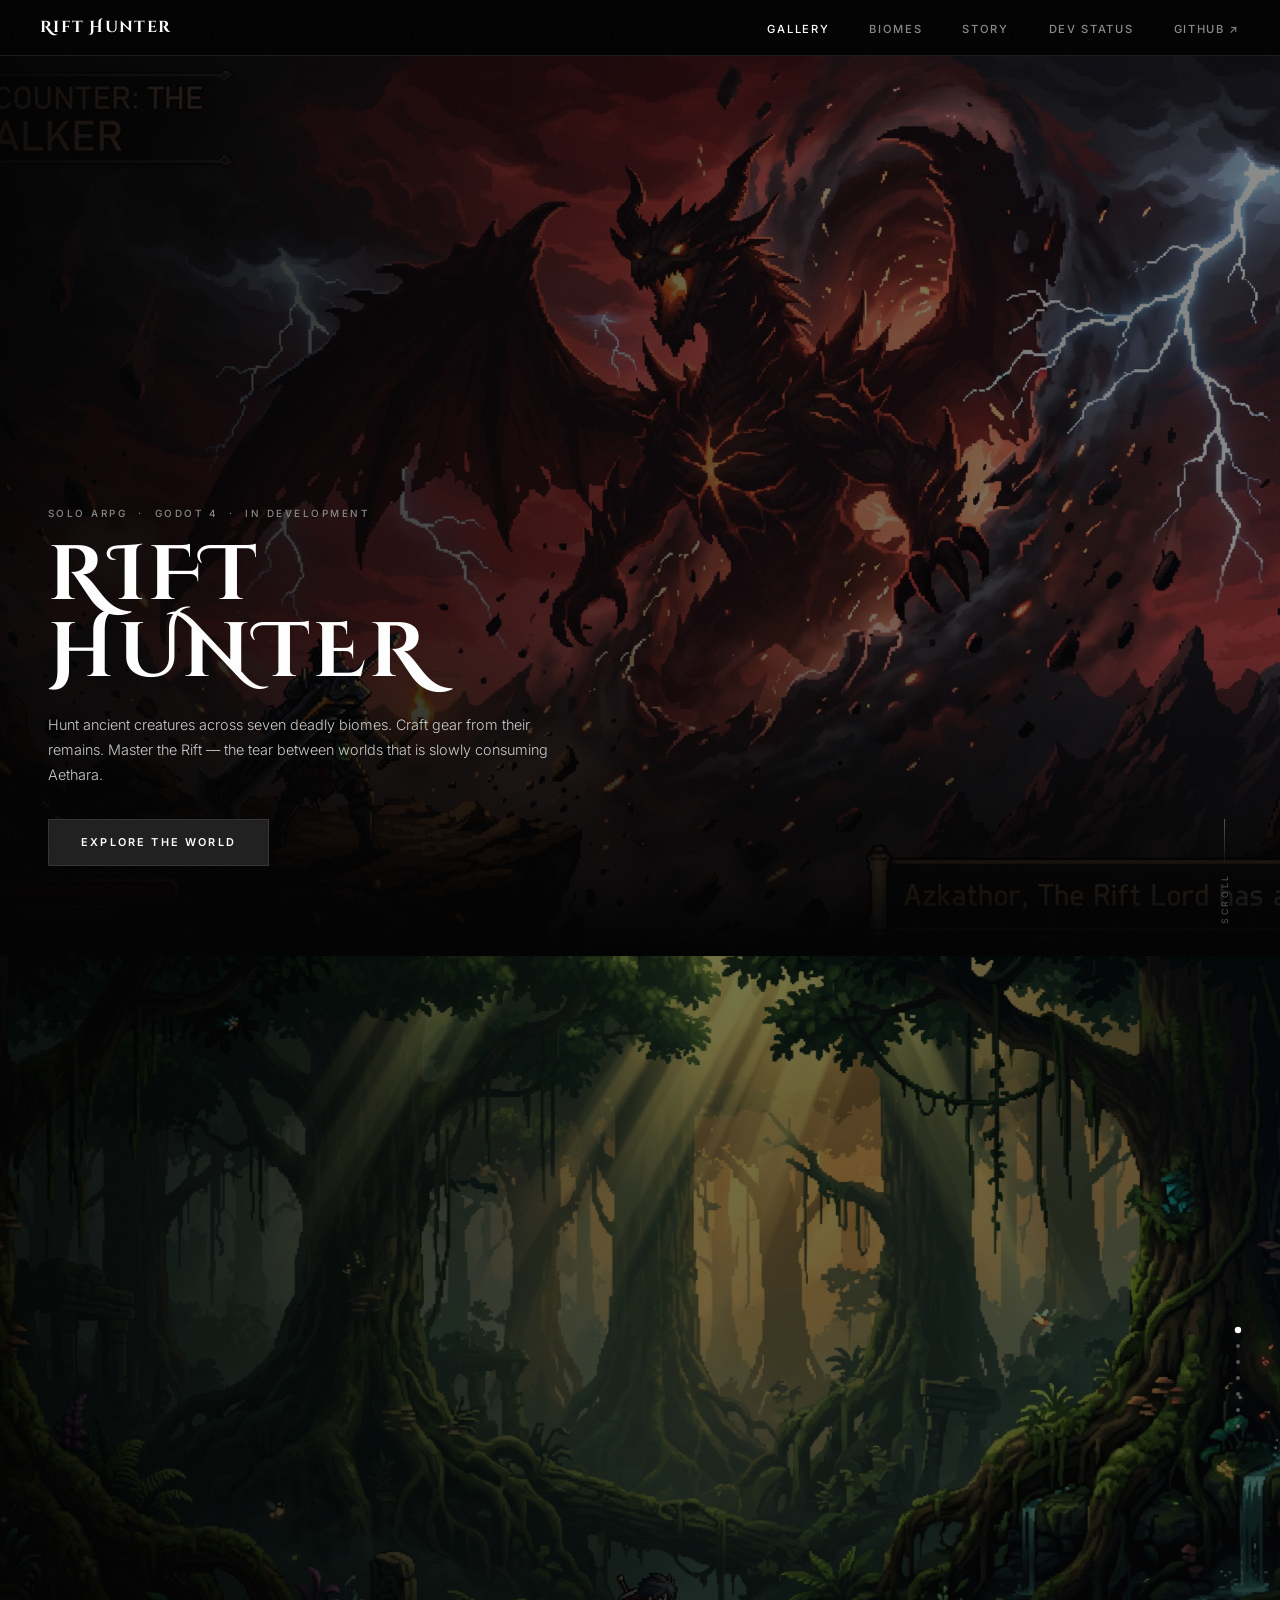
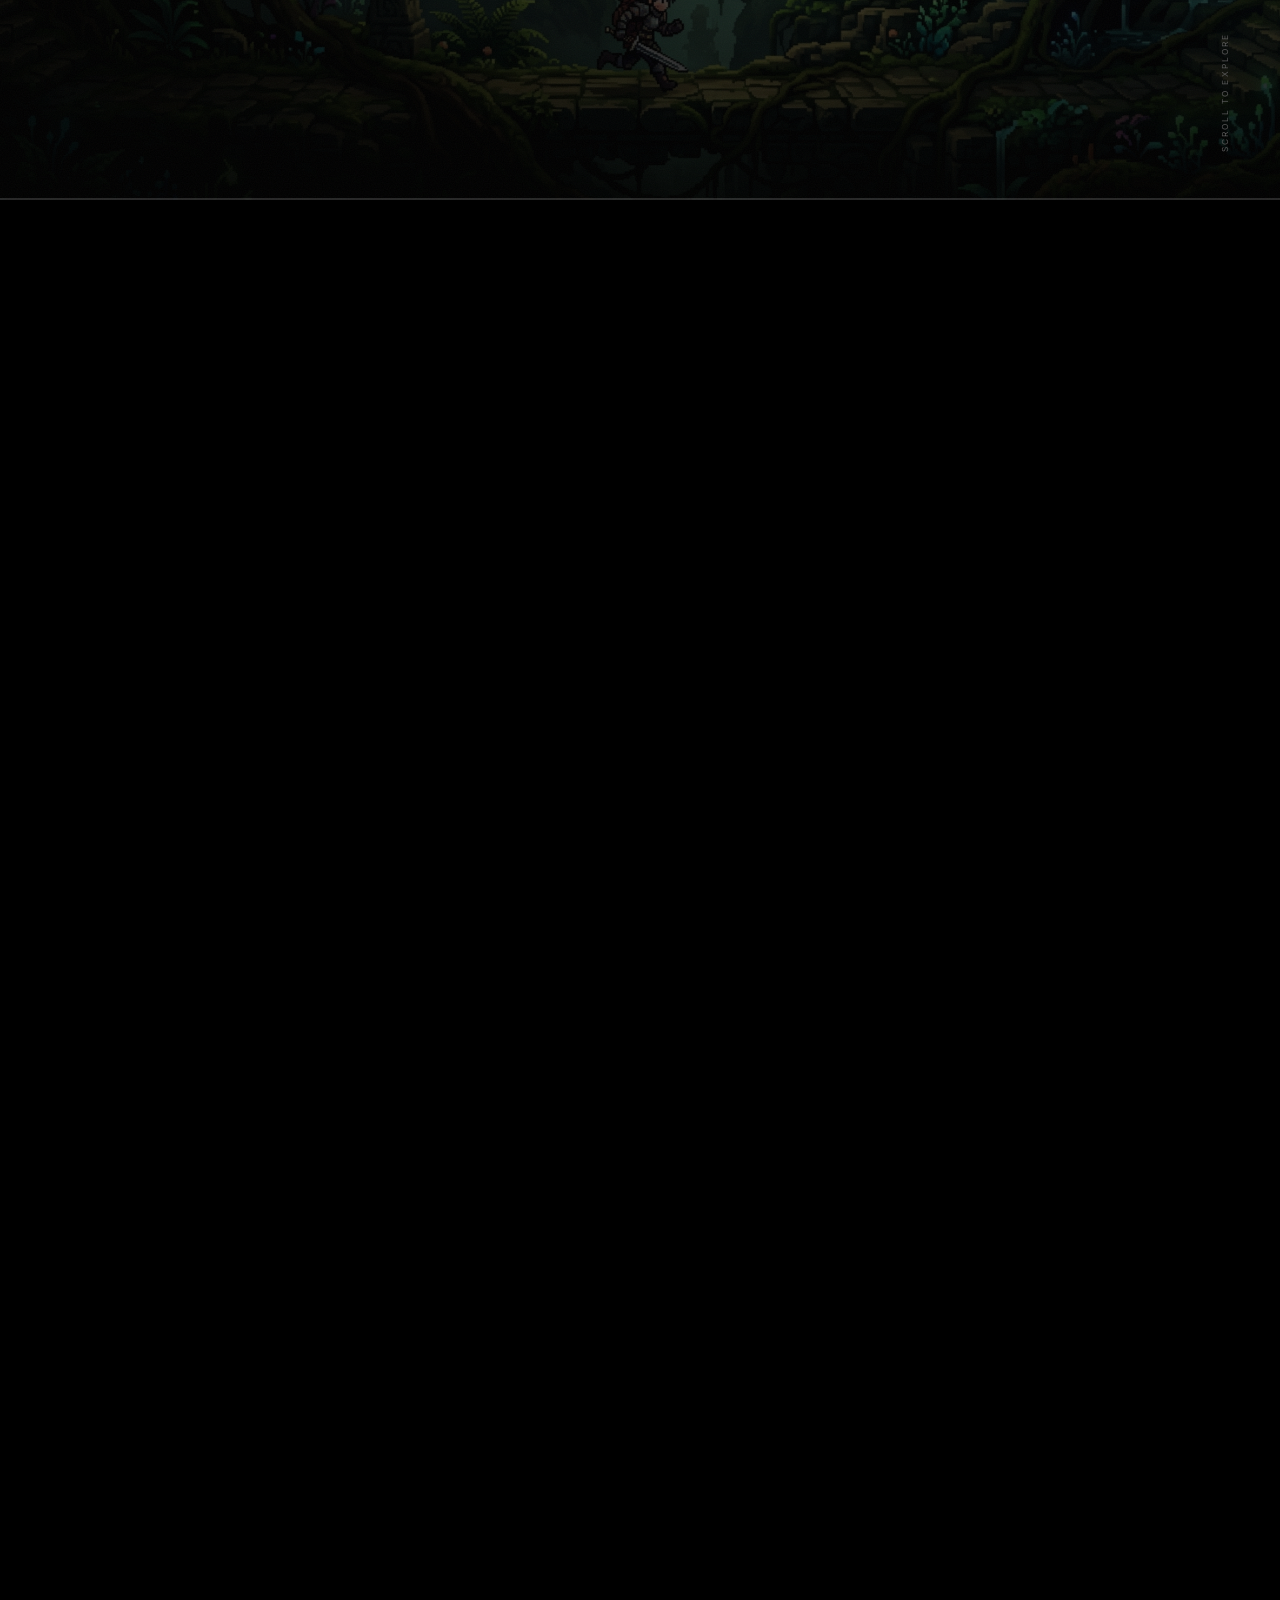
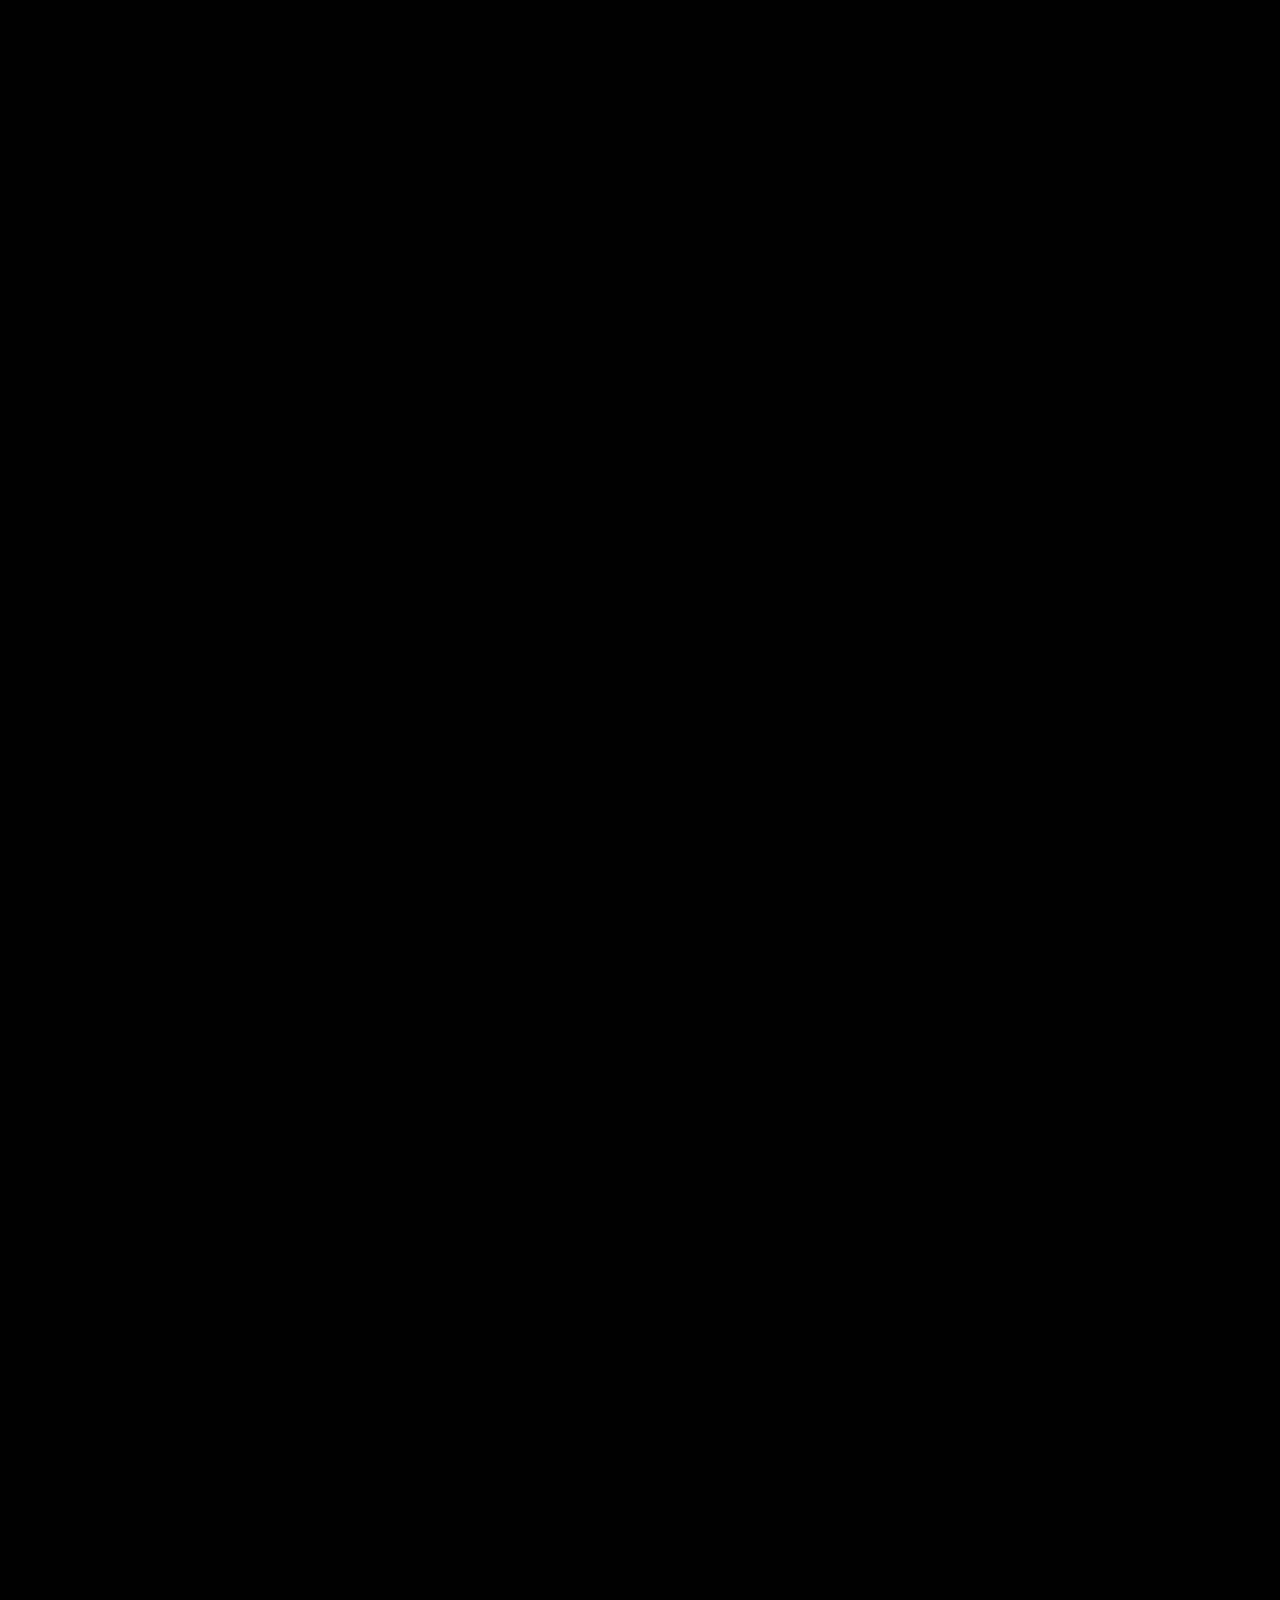
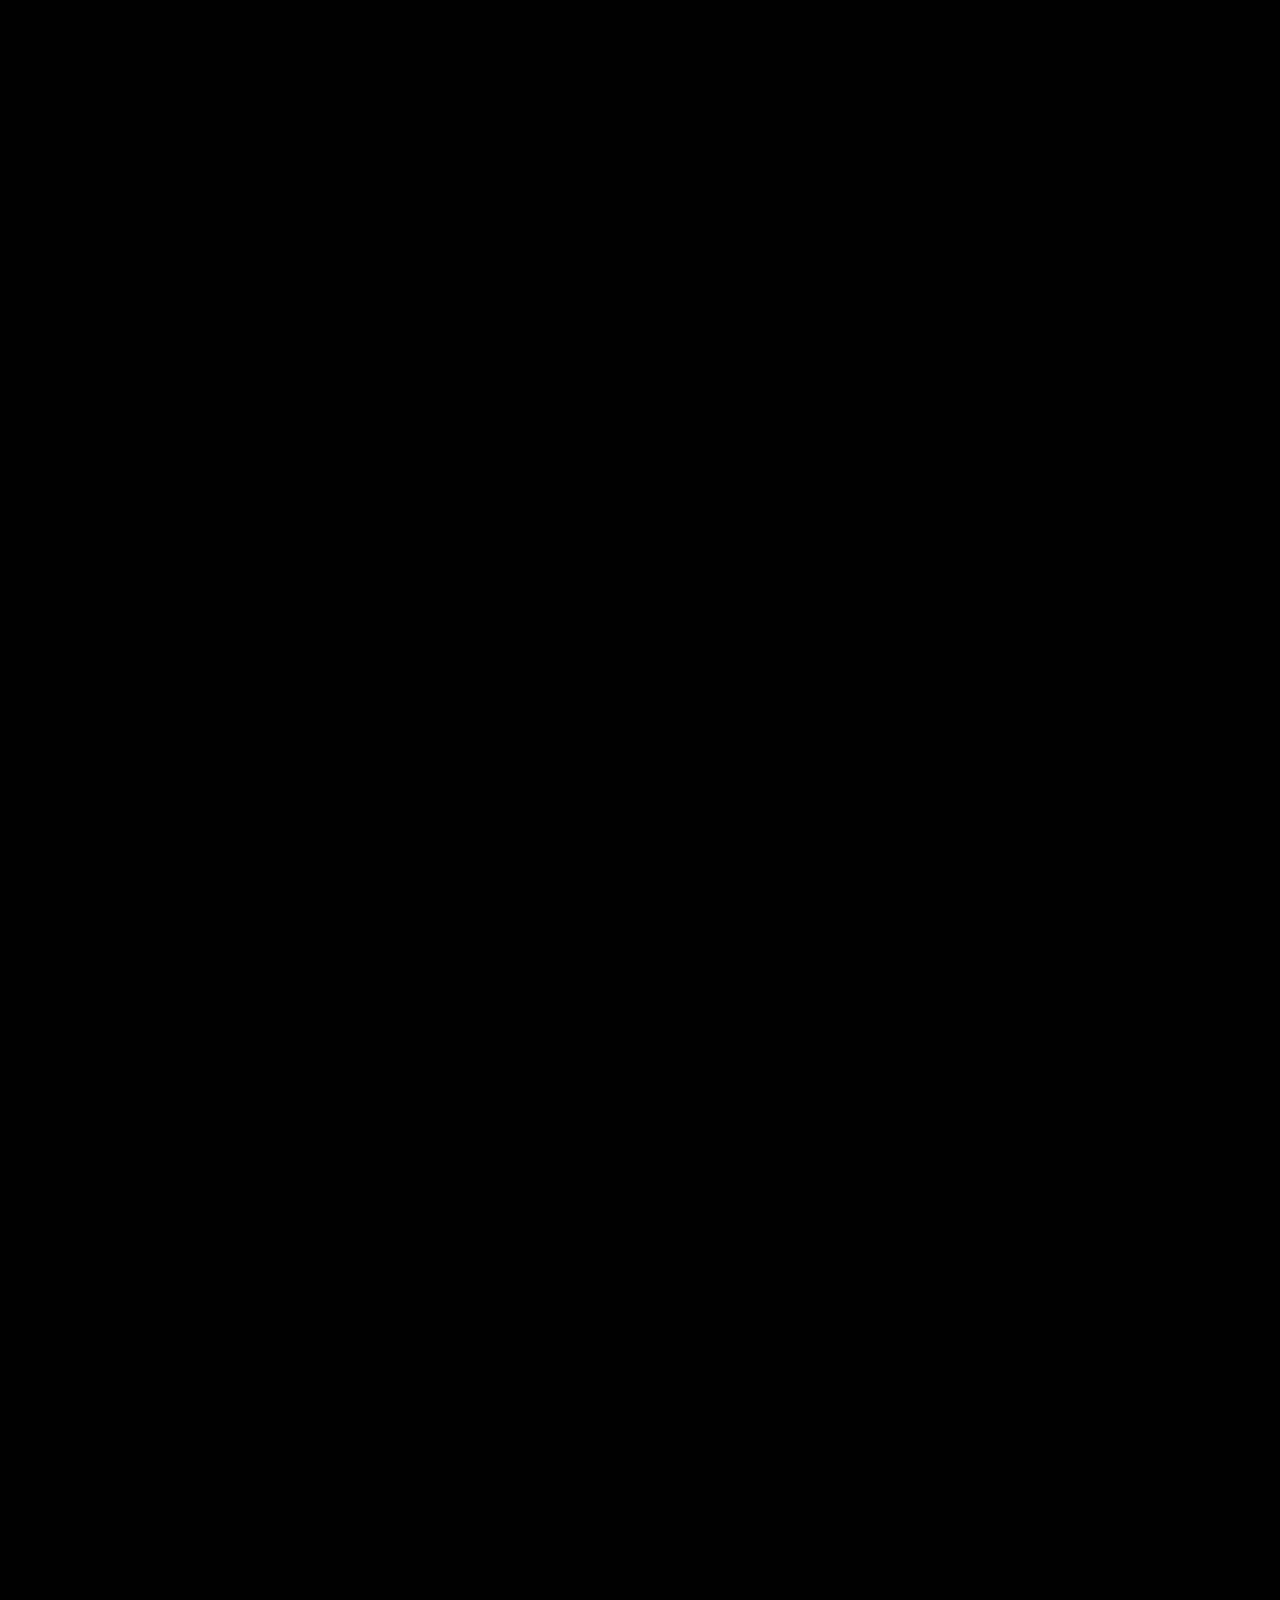
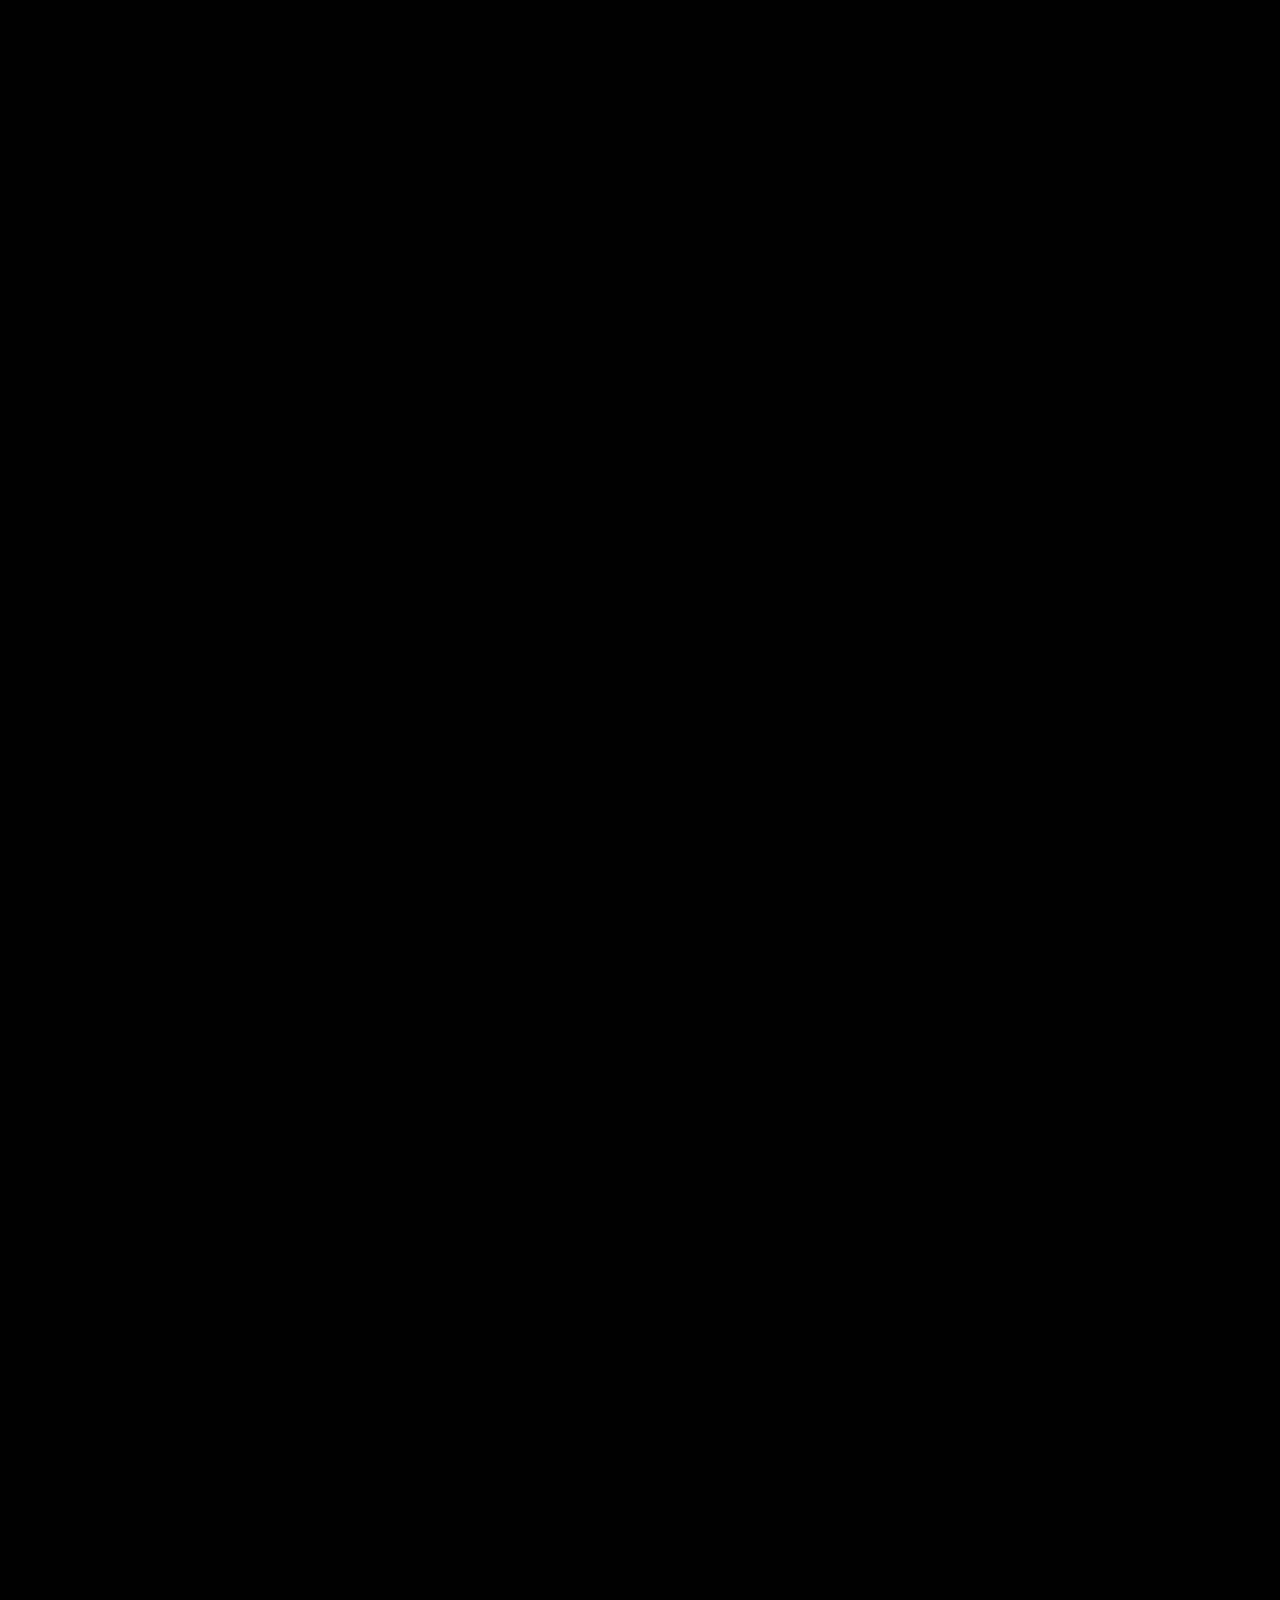
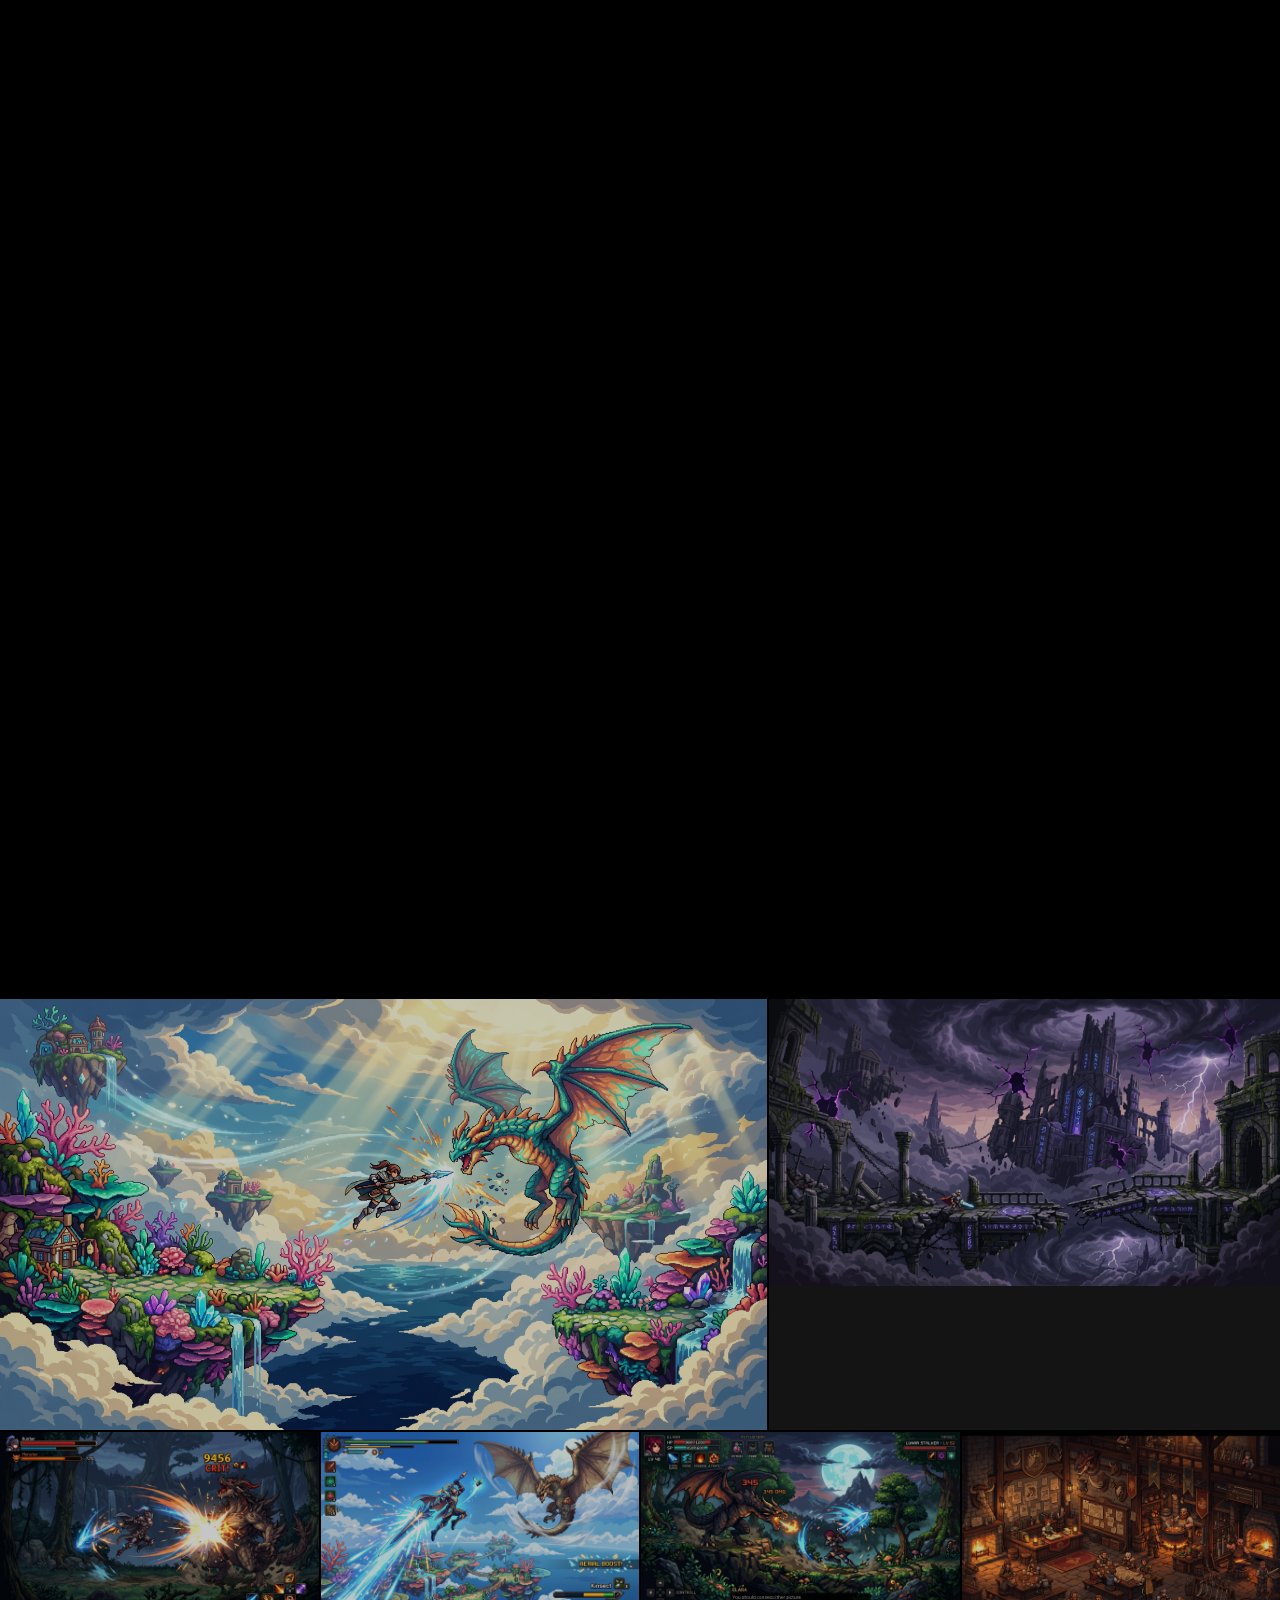
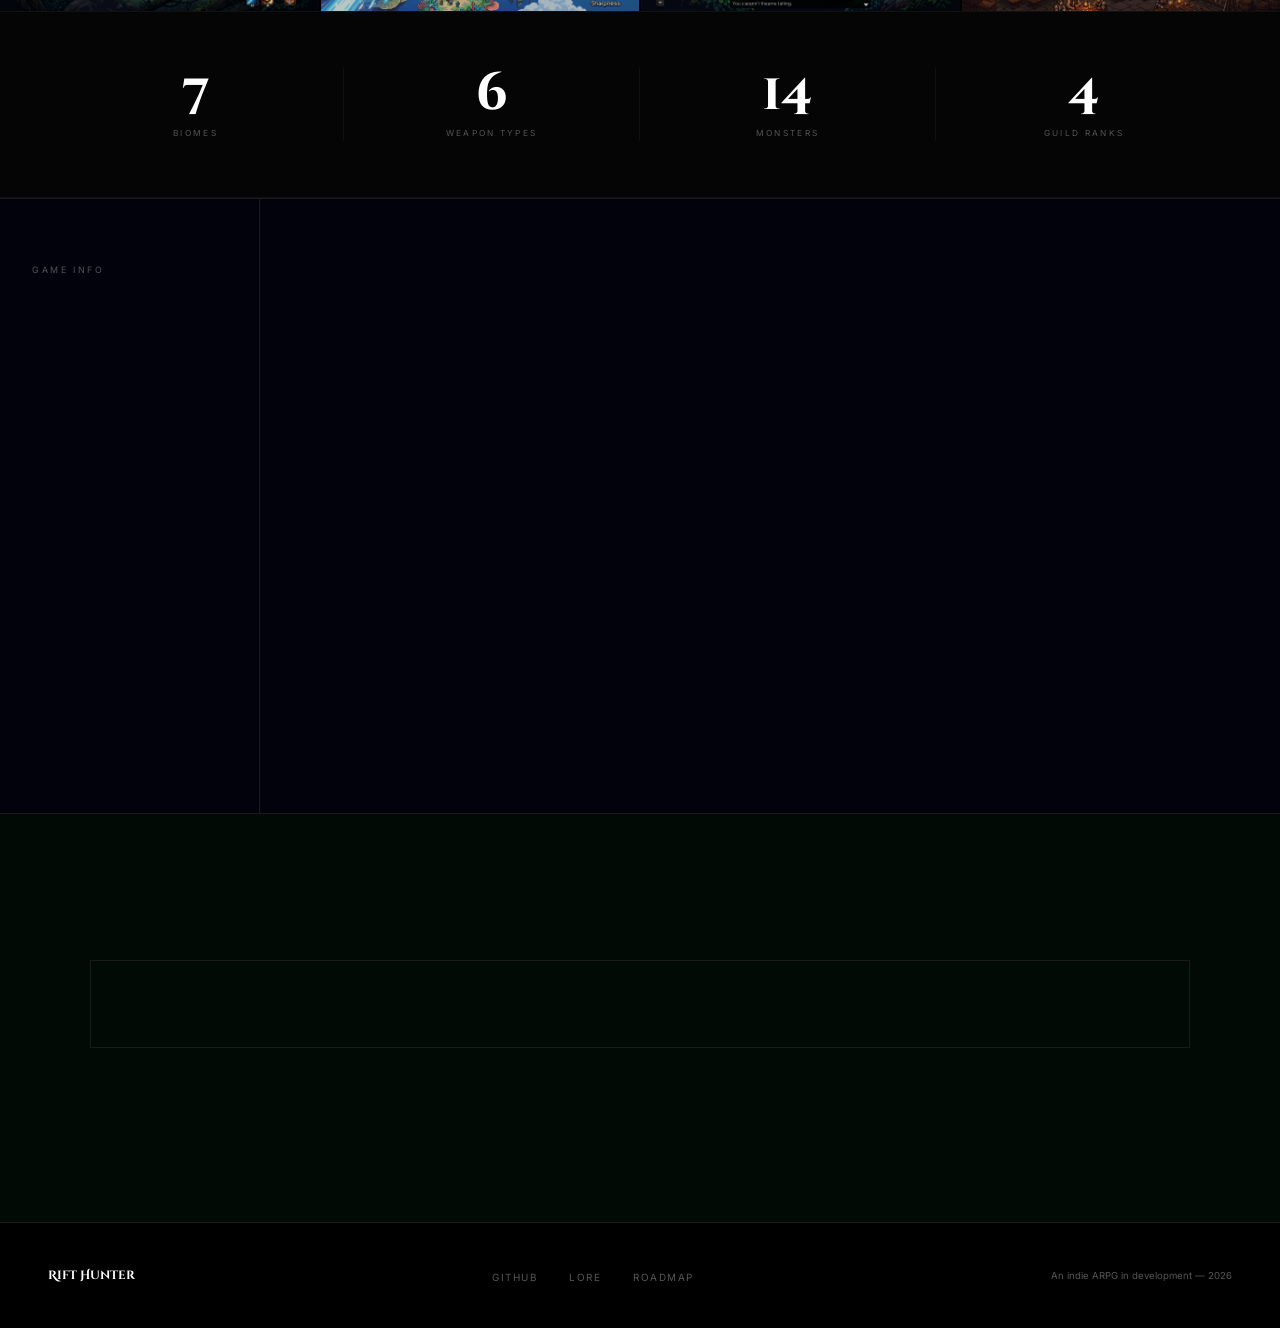
==== commit 2782a342: "Add immersive scroll effects: scrollytelling biomes, film grain, word reveal, 3D tilt, stat counters" ====
--- a/docs/index.html
+++ b/docs/index.html
@@ -14,13 +14,12 @@
     *, *::before, *::after { box-sizing: border-box; margin: 0; padding: 0; }
 
     :root {
-      --black: #000;
-      --dark:  #0a0a0a;
-      --mid:   #141414;
-      --white: #ffffff;
-      --gray:  #888888;
-      --dim:   #555555;
-      --accent: #c0392b;
+      --black:  #000;
+      --dark:   #0a0a0a;
+      --mid:    #141414;
+      --white:  #ffffff;
+      --gray:   #888888;
+      --dim:    #555555;
     }
 
     html { scroll-behavior: smooth; }
@@ -33,6 +32,31 @@
       line-height: 1.6;
       overflow-x: hidden;
     }
+
+    /* ── FILM GRAIN ── */
+    .grain {
+      position: fixed;
+      inset: -100%;
+      width: 300%;
+      height: 300%;
+      pointer-events: none;
+      z-index: 9998;
+      opacity: 0.042;
+      background-image: url("data:image/svg+xml,%3Csvg xmlns='http://www.w3.org/2000/svg' width='200' height='200'%3E%3Cfilter id='n'%3E%3CfeTurbulence type='fractalNoise' baseFrequency='0.85' numOctaves='4' stitchTiles='stitch'/%3E%3C/filter%3E%3Crect width='200' height='200' filter='url(%23n)'/%3E%3C/svg%3E");
+      background-repeat: repeat;
+      background-size: 200px 200px;
+      animation: grain-shift 0.32s steps(1) infinite;
+    }
+    @keyframes grain-shift {
+      0%   { transform: translate(0, 0); }
+      16%  { transform: translate(-5%, -8%); }
+      33%  { transform: translate(4%,  5%); }
+      50%  { transform: translate(-4%, 9%); }
+      66%  { transform: translate(8%, -4%); }
+      83%  { transform: translate(-8%, 4%); }
+    }
+    @media (prefers-reduced-motion: reduce) { .grain { animation: none; } }
+    @media (max-width: 680px) { .grain { display: none; } }
 
     /* ── NAV ── */
     nav {
@@ -47,7 +71,6 @@
       background: var(--black);
       border-bottom: 1px solid #1a1a1a;
     }
-
     .nav-logo {
       font-family: 'Cinzel Decorative', serif;
       font-size: 1rem;
@@ -56,13 +79,11 @@
       text-decoration: none;
       letter-spacing: 0.08em;
     }
-
     .nav-links {
       display: flex;
       gap: 2.5rem;
       list-style: none;
     }
-
     .nav-links a {
       color: var(--gray);
       text-decoration: none;
@@ -72,7 +93,6 @@
       text-transform: uppercase;
       transition: color 0.15s;
     }
-
     .nav-links a:hover,
     .nav-links a.active-section { color: var(--white); }
 
@@ -96,7 +116,6 @@
       margin-top: 56px;
       overflow: hidden;
     }
-
     .hero-img {
       position: absolute;
       inset: 0;
@@ -105,26 +124,19 @@
       object-fit: cover;
       object-position: center 20%;
       filter: brightness(0.55);
-    }
-
+      will-change: transform;
+    }
     .hero-overlay {
       position: absolute;
       inset: 0;
-      background: linear-gradient(
-        to right,
-        rgba(0,0,0,0.85) 0%,
-        rgba(0,0,0,0.2) 60%,
-        rgba(0,0,0,0) 100%
-      );
-    }
-
+      background: linear-gradient(to right, rgba(0,0,0,0.85) 0%, rgba(0,0,0,0.2) 60%, transparent 100%);
+    }
     .hero-overlay-b {
       position: absolute;
       bottom: 0; left: 0; right: 0;
       height: 35%;
       background: linear-gradient(to top, #000, transparent);
     }
-
     .hero-content {
       position: absolute;
       bottom: 10%;
@@ -132,7 +144,6 @@
       max-width: 520px;
       z-index: 2;
     }
-
     .hero-eyebrow {
       font-size: 0.62rem;
       font-weight: 500;
@@ -141,7 +152,6 @@
       color: var(--gray);
       margin-bottom: 1rem;
     }
-
     .hero-title {
       font-family: 'Cinzel Decorative', serif;
       font-size: clamp(2.5rem, 6vw, 5rem);
@@ -151,7 +161,6 @@
       letter-spacing: 0.05em;
       margin-bottom: 1.25rem;
     }
-
     .hero-body {
       font-size: 0.9rem;
       color: #ccc;
@@ -159,7 +168,6 @@
       margin-bottom: 2rem;
       font-weight: 300;
     }
-
     .hero-btn {
       display: inline-block;
       background: #1e1e1e;
@@ -173,12 +181,7 @@
       border: 1px solid #333;
       transition: background 0.2s, border-color 0.2s;
     }
-
-    .hero-btn:hover {
-      background: #2a2a2a;
-      border-color: #555;
-    }
-
+    .hero-btn:hover { background: #2a2a2a; border-color: #555; }
     .hero-scroll {
       position: absolute;
       bottom: 2rem;
@@ -189,7 +192,6 @@
       align-items: center;
       gap: 0.4rem;
     }
-
     .hero-scroll span {
       font-size: 0.55rem;
       letter-spacing: 0.3em;
@@ -198,17 +200,15 @@
       writing-mode: vertical-rl;
       transform: rotate(180deg);
     }
-
     .hero-scroll-line {
       width: 1px;
       height: 48px;
       background: linear-gradient(to bottom, var(--dim), transparent);
       animation: pulse 2s ease-in-out infinite;
     }
-
     @keyframes pulse { 0%,100%{opacity:0.3} 50%{opacity:1} }
 
-    /* ── HERO ENTRANCE — only when JS is active ── */
+    /* ── HERO ENTRANCE (JS-gated) ── */
     .js .hero-eyebrow,
     .js .hero-title,
     .js .hero-body,
@@ -216,8 +216,7 @@
     .js .hero-scroll {
       opacity: 0;
       transform: translateY(22px);
-      transition: opacity 1s cubic-bezier(0.22,1,0.36,1),
-                  transform 1s cubic-bezier(0.22,1,0.36,1);
+      transition: opacity 1s cubic-bezier(0.22,1,0.36,1), transform 1s cubic-bezier(0.22,1,0.36,1);
     }
     .hero-eyebrow.in { opacity:1; transform:translateY(0); }
     .hero-title.in   { opacity:1; transform:translateY(0); transition-delay:0.18s; }
@@ -225,12 +224,11 @@
     .hero-btn.in     { opacity:1; transform:translateY(0); transition-delay:0.5s; }
     .hero-scroll.in  { opacity:1; transform:translateY(0); transition-delay:0.7s; }
 
-    /* ── SCROLL REVEALS — only when JS is active ── */
+    /* ── SCROLL REVEALS (JS-gated) ── */
     .js [data-r] {
       opacity: 0;
       transform: translateY(30px);
-      transition: opacity 0.85s cubic-bezier(0.22,1,0.36,1),
-                  transform 0.85s cubic-bezier(0.22,1,0.36,1);
+      transition: opacity 0.85s cubic-bezier(0.22,1,0.36,1), transform 0.85s cubic-bezier(0.22,1,0.36,1);
     }
     .js [data-r="left"]  { transform: translateX(-30px); }
     .js [data-r="right"] { transform: translateX(30px); }
@@ -245,106 +243,93 @@
     [data-d="6"] { transition-delay:0.48s; }
     [data-d="7"] { transition-delay:0.56s; }
 
-    /* ── SIDEBAR LAYOUT ── */
-    .sidebar-layout {
-      display: flex;
-      min-height: 600px;
-    }
-
-    .sidebar {
-      width: 260px;
-      flex-shrink: 0;
-      background: var(--black);
-      border-right: 1px solid #1a1a1a;
-      padding: 3rem 0;
+    /* ── BIOME SCROLLYTELLING ── */
+    #biomes { position: relative; }
+
+    .biome-scroll-track {
+      height: 800vh;
+      position: relative;
+    }
+
+    .biome-sticky {
       position: sticky;
       top: 56px;
       height: calc(100vh - 56px);
-      overflow-y: auto;
-    }
-
-    .sidebar-label {
-      font-size: 0.55rem;
-      letter-spacing: 0.3em;
-      text-transform: uppercase;
-      color: var(--dim);
-      padding: 0 2rem;
-      margin-bottom: 1.25rem;
-    }
-
-    .sidebar-list {
-      list-style: none;
-    }
-
-    .sidebar-list li a {
-      display: block;
-      padding: 0.7rem 2rem;
-      font-size: 0.68rem;
-      font-weight: 500;
-      letter-spacing: 0.12em;
-      text-transform: uppercase;
-      color: var(--gray);
-      text-decoration: none;
-      transition: color 0.15s, background 0.15s;
-    }
-
-    .sidebar-list li a:hover {
-      color: var(--white);
-      background: #111;
-    }
-
-    .sidebar-list li.active a {
-      background: var(--white);
-      color: var(--black);
-    }
-
-    .sidebar-divider {
-      height: 1px;
-      background: #1a1a1a;
-      margin: 1.5rem 2rem;
-    }
-
-    .sidebar-content {
-      flex: 1;
-      min-width: 0;
-    }
-
-    /* ── BIOMES PANEL ── */
-    #biomes { background: var(--black); }
-
-    .biome-panel {
-      display: flex;
-      min-height: 600px;
-    }
-
-    .biome-main {
-      flex: 1;
-      position: relative;
-      min-height: 600px;
       overflow: hidden;
     }
 
-    .biome-img {
+    .biome-bg-layer {
+      position: absolute;
+      inset: 0;
       width: 100%;
       height: 100%;
       object-fit: cover;
-      display: block;
-      filter: brightness(0.5);
+      filter: brightness(0.45);
+      opacity: 0;
+      transition: opacity 0.85s ease;
+      will-change: opacity, transform;
+    }
+    .biome-bg-layer.active { opacity: 1; }
+
+    .biome-overlay-gradient {
       position: absolute;
       inset: 0;
-      transition: opacity 0.45s ease, filter 0.4s;
-    }
-    .biome-img.fading { opacity: 0; }
-
-    .biome-info-overlay {
+      background:
+        linear-gradient(to right, rgba(0,0,0,0.75) 0%, transparent 55%),
+        linear-gradient(to top, rgba(0,0,0,0.88) 0%, transparent 45%);
+      pointer-events: none;
+    }
+
+    .biome-dots {
       position: absolute;
-      bottom: 0;
-      left: 0;
-      right: 0;
-      padding: 4rem 3rem 3rem;
-      background: linear-gradient(transparent, rgba(0,0,0,0.92));
-    }
-
+      right: 2.5rem;
+      top: 50%;
+      transform: translateY(-50%);
+      display: flex;
+      flex-direction: column;
+      gap: 0.75rem;
+      z-index: 10;
+    }
+    .biome-dot {
+      width: 4px;
+      height: 4px;
+      border-radius: 50%;
+      background: var(--dim);
+      cursor: pointer;
+      transition: background 0.3s, transform 0.3s, height 0.3s;
+    }
+    .biome-dot.active {
+      background: var(--white);
+      transform: scale(1.6);
+    }
+
+    .biome-progress-bar {
+      position: absolute;
+      left: 0; bottom: 0;
+      height: 2px;
+      background: rgba(255,255,255,0.15);
+      width: 100%;
+    }
+    .biome-progress-fill {
+      height: 100%;
+      background: rgba(255,255,255,0.6);
+      width: 0%;
+      transition: width 0.1s linear;
+    }
+
+    .biome-content {
+      position: absolute;
+      bottom: 0; left: 0; right: 0;
+      padding: 5rem 3rem 3.5rem;
+      z-index: 5;
+    }
+    .biome-index-label {
+      font-size: 0.5rem;
+      letter-spacing: 0.35em;
+      text-transform: uppercase;
+      color: var(--dim);
+      margin-bottom: 0.6rem;
+    }
     .biome-rank-badge {
       font-size: 0.55rem;
       letter-spacing: 0.3em;
@@ -352,34 +337,52 @@
       color: var(--gray);
       margin-bottom: 0.5rem;
     }
-
     .biome-title {
       font-family: 'Cinzel Decorative', serif;
-      font-size: clamp(1.5rem, 3vw, 2.5rem);
+      font-size: clamp(1.8rem, 4vw, 3rem);
       color: var(--white);
-      margin-bottom: 0.75rem;
-    }
-
+      margin-bottom: 0.85rem;
+      line-height: 1.1;
+    }
     .biome-desc {
       font-size: 0.85rem;
       color: #aaa;
-      max-width: 480px;
-      line-height: 1.7;
+      max-width: 440px;
+      line-height: 1.75;
       font-weight: 300;
-    }
-
+      margin-bottom: 0.85rem;
+    }
     .biome-boss {
-      margin-top: 1rem;
-      font-size: 0.65rem;
+      font-size: 0.62rem;
       letter-spacing: 0.15em;
       text-transform: uppercase;
       color: var(--dim);
     }
-
     .biome-boss strong { color: var(--gray); }
+
+    .biome-text-inner {
+      transition: opacity 0.28s ease, transform 0.28s ease;
+    }
+    .biome-text-inner.fading {
+      opacity: 0;
+      transform: translateY(8px);
+    }
 
     #biome-rank, #biome-name, #biome-desc, #biome-boss {
       transition: opacity 0.3s ease, transform 0.3s ease;
+    }
+
+    .biome-scroll-hint {
+      position: absolute;
+      bottom: 3rem;
+      right: 3rem;
+      font-size: 0.52rem;
+      letter-spacing: 0.25em;
+      text-transform: uppercase;
+      color: var(--dim);
+      writing-mode: vertical-rl;
+      transform: rotate(180deg);
+      animation: pulse 2.5s ease-in-out infinite;
     }
 
     /* ── GALLERY ── */
@@ -387,14 +390,12 @@
       background: var(--black);
       padding: 0;
     }
-
     .gallery-header {
       padding: 4rem 3rem 2rem;
       display: flex;
       align-items: baseline;
       gap: 2rem;
     }
-
     .gallery-header h2 {
       font-size: 0.62rem;
       font-weight: 600;
@@ -402,27 +403,21 @@
       text-transform: uppercase;
       color: var(--white);
     }
-
     .gallery-count {
       font-size: 0.6rem;
       color: var(--dim);
       letter-spacing: 0.1em;
     }
-
     .gallery-featured {
       width: 100%;
       position: relative;
       overflow: hidden;
       cursor: pointer;
-      transition: opacity 0.9s cubic-bezier(0.22,1,0.36,1),
-                  transform 0.9s cubic-bezier(0.22,1,0.36,1);
-    }
-    .js .gallery-featured {
-      opacity: 0;
-      transform: translateY(20px);
-    }
-    .gallery-featured.in { opacity:1; transform:none; }
-
+      transition: opacity 0.9s cubic-bezier(0.22,1,0.36,1), transform 0.9s cubic-bezier(0.22,1,0.36,1);
+      transform-origin: center center;
+    }
+    .js .gallery-featured { opacity:0; transform:translateY(20px); }
+    .gallery-featured.in  { opacity:1; transform:none; }
     .gallery-featured img {
       width: 100%;
       aspect-ratio: 21/8;
@@ -431,20 +426,11 @@
       filter: brightness(0.85);
       transition: filter 0.4s, transform 0.6s;
     }
-
-    .gallery-featured:hover img {
-      filter: brightness(1);
-      transform: scale(1.01);
-    }
-
-    .gallery-grid {
-      display: grid;
-      gap: 2px;
-      margin-top: 2px;
-    }
-
-    .gallery-grid-3 { grid-template-columns: repeat(3, 1fr); }
-    .gallery-grid-4 { grid-template-columns: repeat(4, 1fr); }
+    .gallery-featured:hover img { filter:brightness(1); transform:scale(1.015); }
+
+    .gallery-grid { display:grid; gap:2px; margin-top:2px; }
+    .gallery-grid-3 { grid-template-columns: repeat(3,1fr); }
+    .gallery-grid-4 { grid-template-columns: repeat(4,1fr); }
     .gallery-grid-2 { grid-template-columns: 3fr 2fr; }
 
     .gallery-cell {
@@ -452,15 +438,11 @@
       overflow: hidden;
       cursor: pointer;
       background: var(--mid);
-      transition: opacity 0.7s cubic-bezier(0.22,1,0.36,1),
-                  transform 0.7s cubic-bezier(0.22,1,0.36,1);
-    }
-    .js .gallery-cell {
-      opacity: 0;
-      transform: scale(0.97) translateY(16px);
-    }
-    .gallery-cell.in { opacity:1; transform:none; }
-
+      transition: opacity 0.7s cubic-bezier(0.22,1,0.36,1), transform 0.7s cubic-bezier(0.22,1,0.36,1);
+      transform-origin: center center;
+    }
+    .js .gallery-cell { opacity:0; transform:scale(0.97) translateY(16px); }
+    .gallery-cell.in  { opacity:1; transform:none; }
     .gallery-cell[data-d="1"] { transition-delay:0.06s; }
     .gallery-cell[data-d="2"] { transition-delay:0.13s; }
     .gallery-cell[data-d="3"] { transition-delay:0.20s; }
@@ -474,15 +456,11 @@
       filter: brightness(0.78);
       transition: filter 0.3s, transform 0.5s;
     }
-
-    .gallery-cell:hover img {
-      filter: brightness(1);
-      transform: scale(1.04);
-    }
+    .gallery-cell:hover img { filter:brightness(1); transform:scale(1.04); }
 
     .cell-label {
       position: absolute;
-      bottom: 0; left: 0; right: 0;
+      bottom:0; left:0; right:0;
       padding: 1.5rem 1rem 0.65rem;
       background: linear-gradient(transparent, rgba(0,0,0,0.8));
       font-size: 0.6rem;
@@ -492,17 +470,46 @@
       opacity: 0;
       transition: opacity 0.25s;
     }
-
     .gallery-cell:hover .cell-label,
-    .gallery-featured:hover .cell-label { opacity: 1; }
+    .gallery-featured:hover .cell-label { opacity:1; }
+
+    /* ── STATS STRIP ── */
+    .stats-strip {
+      background: #050505;
+      border-top: 1px solid #111;
+      border-bottom: 1px solid #111;
+      padding: 3.5rem 3rem;
+      display: grid;
+      grid-template-columns: repeat(4,1fr);
+      gap: 0;
+    }
+    .stat-item {
+      text-align: center;
+      border-right: 1px solid #111;
+      padding: 0 1.5rem;
+    }
+    .stat-item:last-child { border-right: none; }
+    .stat-num {
+      font-family: 'Cinzel Decorative', serif;
+      font-size: clamp(2.2rem, 4vw, 3.5rem);
+      font-weight: 700;
+      color: var(--white);
+      line-height: 1;
+      margin-bottom: 0.5rem;
+    }
+    .stat-label {
+      font-size: 0.52rem;
+      letter-spacing: 0.28em;
+      text-transform: uppercase;
+      color: var(--dim);
+    }
 
     /* ── STORY ── */
     #story {
       display: flex;
-      background: var(--black);
+      background: #02020c;
       border-top: 1px solid #1a1a1a;
     }
-
     .story-sidebar {
       width: 260px;
       flex-shrink: 0;
@@ -512,7 +519,6 @@
       flex-direction: column;
       gap: 0.5rem;
     }
-
     .story-label {
       font-size: 0.55rem;
       letter-spacing: 0.3em;
@@ -520,12 +526,10 @@
       color: var(--dim);
       margin-bottom: 1rem;
     }
-
     .story-stat {
       padding: 0.85rem 0;
       border-bottom: 1px solid #1a1a1a;
     }
-
     .story-stat-key {
       font-size: 0.55rem;
       letter-spacing: 0.2em;
@@ -533,13 +537,11 @@
       color: var(--dim);
       margin-bottom: 0.3rem;
     }
-
     .story-stat-val {
       font-size: 0.82rem;
       color: var(--white);
       font-weight: 400;
     }
-
     .story-main {
       flex: 1;
       padding: 4rem 3rem;
@@ -548,7 +550,6 @@
       gap: 4rem;
       align-items: start;
     }
-
     .story-text-block h2 {
       font-family: 'Cinzel Decorative', serif;
       font-size: clamp(1.4rem, 2.5vw, 2rem);
@@ -557,7 +558,6 @@
       font-weight: 700;
       letter-spacing: 0.04em;
     }
-
     blockquote {
       font-style: italic;
       font-size: 0.9rem;
@@ -568,6 +568,18 @@
       line-height: 1.65;
     }
 
+    /* ── WORD-BY-WORD REVEAL ── */
+    .js .word-reveal .wr {
+      display: inline-block;
+      opacity: 0;
+      transform: translateY(12px);
+      transition: opacity 0.5s ease, transform 0.5s ease;
+    }
+    .word-reveal.in .wr {
+      opacity: 1;
+      transform: translateY(0);
+    }
+
     .story-text {
       font-size: 0.85rem;
       color: #999;
@@ -575,12 +587,10 @@
       font-weight: 300;
       margin-bottom: 0.85rem;
     }
-
     .story-img-block {
       position: relative;
       overflow: hidden;
     }
-
     .story-img-block img {
       width: 100%;
       aspect-ratio: 4/3;
@@ -591,23 +601,17 @@
 
     /* ── STATUS ── */
     #status {
-      background: var(--dark);
+      background: #020a06;
       border-top: 1px solid #1a1a1a;
       padding: 5rem 3rem;
     }
-
-    .status-inner {
-      max-width: 1100px;
-      margin: 0 auto;
-    }
-
+    .status-inner { max-width: 1100px; margin: 0 auto; }
     .status-header {
       display: flex;
       align-items: baseline;
       justify-content: space-between;
       margin-bottom: 3rem;
     }
-
     .status-heading {
       font-size: 0.62rem;
       font-weight: 600;
@@ -615,28 +619,21 @@
       text-transform: uppercase;
       color: var(--white);
     }
-
-    .status-sub {
-      font-size: 0.72rem;
-      color: var(--dim);
-    }
+    .status-sub { font-size: 0.72rem; color: var(--dim); }
 
     .phases {
       display: grid;
-      grid-template-columns: repeat(7, 1fr);
+      grid-template-columns: repeat(7,1fr);
       gap: 0;
       border: 1px solid #1a1a1a;
       margin-bottom: 3rem;
     }
-
     .phase {
       padding: 1.5rem 1rem;
       border-right: 1px solid #1a1a1a;
       text-align: center;
     }
-
     .phase:last-child { border-right: none; }
-
     .phase-num {
       font-size: 0.5rem;
       letter-spacing: 0.2em;
@@ -644,7 +641,6 @@
       text-transform: uppercase;
       margin-bottom: 0.5rem;
     }
-
     .phase-name {
       font-size: 0.65rem;
       font-weight: 500;
@@ -652,16 +648,11 @@
       text-transform: uppercase;
       color: var(--dim);
     }
-
-    .phase.active .phase-num { color: var(--white); }
+    .phase.active .phase-num,
     .phase.active .phase-name { color: var(--white); }
     .phase.active { background: #111; }
 
-    .status-btns {
-      display: flex;
-      gap: 0.75rem;
-    }
-
+    .status-btns { display: flex; gap: 0.75rem; }
     .btn {
       display: inline-block;
       font-size: 0.65rem;
@@ -672,21 +663,9 @@
       text-decoration: none;
       transition: all 0.2s;
     }
-
-    .btn-fill {
-      background: #1e1e1e;
-      color: var(--white);
-      border: 1px solid #333;
-    }
-
+    .btn-fill { background: #1e1e1e; color: var(--white); border: 1px solid #333; }
     .btn-fill:hover { background: #2a2a2a; border-color: #555; }
-
-    .btn-ghost {
-      background: transparent;
-      color: var(--gray);
-      border: 1px solid #222;
-    }
-
+    .btn-ghost { background: transparent; color: var(--gray); border: 1px solid #222; }
     .btn-ghost:hover { color: var(--white); border-color: #444; }
 
     /* ── FOOTER ── */
@@ -698,7 +677,6 @@
       align-items: center;
       justify-content: space-between;
     }
-
     .footer-logo {
       font-family: 'Cinzel Decorative', serif;
       font-size: 0.75rem;
@@ -706,13 +684,7 @@
       color: var(--white);
       text-decoration: none;
     }
-
-    .footer-links {
-      display: flex;
-      gap: 2rem;
-      list-style: none;
-    }
-
+    .footer-links { display: flex; gap: 2rem; list-style: none; }
     .footer-links a {
       font-size: 0.62rem;
       letter-spacing: 0.15em;
@@ -721,20 +693,15 @@
       text-decoration: none;
       transition: color 0.15s;
     }
-
     .footer-links a:hover { color: var(--white); }
-
-    .footer-copy {
-      font-size: 0.6rem;
-      color: var(--dim);
-    }
+    .footer-copy { font-size: 0.6rem; color: var(--dim); }
 
     /* ── LIGHTBOX ── */
     .lightbox {
       display: flex;
       position: fixed;
       inset: 0;
-      z-index: 999;
+      z-index: 9999;
       background: rgba(0,0,0,0.97);
       align-items: center;
       justify-content: center;
@@ -743,21 +710,11 @@
       opacity: 0;
       transition: opacity 0.3s ease, visibility 0.3s;
     }
-    .lightbox.active {
-      visibility: visible;
-      opacity: 1;
-    }
-
-    .lightbox img {
-      max-width: 92vw;
-      max-height: 90vh;
-      object-fit: contain;
-    }
-
+    .lightbox.active { visibility: visible; opacity: 1; }
+    .lightbox img { max-width:92vw; max-height:90vh; object-fit:contain; }
     .lb-close {
       position: absolute;
-      top: 1.5rem;
-      right: 2rem;
+      top: 1.5rem; right: 2rem;
       font-size: 0.62rem;
       letter-spacing: 0.2em;
       text-transform: uppercase;
@@ -765,32 +722,23 @@
       cursor: pointer;
     }
 
-    /* ── SECTION DIVIDER LINES (animated width) ── */
-    .js .reveal-line {
-      height: 1px;
-      background: #222;
-      width: 0;
-      transition: width 1.2s cubic-bezier(0.22,1,0.36,1);
-    }
-    .reveal-line.in { width: 100%; }
-
-    /* ── PARALLAX ZOOM ── */
-    .hero-img {
-      will-change: transform;
-    }
-    .biome-img {
-      will-change: transform;
-    }
+    /* ── SECTION DIVIDER LINES ── */
+    .js .reveal-line { height:1px; background:#1a1a1a; width:0; transition: width 1.2s cubic-bezier(0.22,1,0.36,1); }
+    .reveal-line.in  { width:100%; }
+
+    /* ── 3D TILT (desktop only via JS) ── */
+    .gallery-cell, .gallery-featured { transform-style: preserve-3d; }
 
     /* ── RESPONSIVE ── */
     @media (max-width: 1024px) {
-      .sidebar { display: none; }
-      .biome-panel { flex-direction: column; }
       .story-main { grid-template-columns: 1fr; gap: 2rem; }
       .story-sidebar { display: none; }
-      .phases { grid-template-columns: repeat(4, 1fr); }
-    }
-
+      .phases { grid-template-columns: repeat(4,1fr); }
+      .stats-strip { grid-template-columns: repeat(2,1fr); }
+      .stat-item:nth-child(2) { border-right: none; }
+      .stat-item:nth-child(3) { border-top: 1px solid #111; }
+      .biome-dots { display: none; }
+    }
     @media (max-width: 680px) {
       nav { padding: 0 1.25rem; }
       .nav-links { display: none; }
@@ -799,15 +747,19 @@
       .gallery-header { padding: 2.5rem 1.5rem 1.5rem; }
       .story-main { padding: 2.5rem 1.5rem; }
       .gallery-grid-3 { grid-template-columns: 1fr; }
-      .gallery-grid-4 { grid-template-columns: repeat(2, 1fr); }
+      .gallery-grid-4 { grid-template-columns: repeat(2,1fr); }
       .gallery-grid-2 { grid-template-columns: 1fr; }
-      .phases { grid-template-columns: repeat(2, 1fr); }
+      .phases { grid-template-columns: repeat(2,1fr); }
+      .stats-strip { grid-template-columns: repeat(2,1fr); padding: 2.5rem 1.5rem; }
       footer { flex-direction: column; gap: 1.5rem; text-align: center; }
+      .biome-content { padding: 4rem 1.5rem 2.5rem; }
+      .status-btns { flex-wrap: wrap; }
     }
   </style>
 </head>
 <body>
 <script>document.documentElement.classList.add('js');</script>
+<div class="grain"></div>
 
 <!-- NAV -->
 <nav>
@@ -824,7 +776,7 @@
 
 <!-- HERO -->
 <div class="hero">
-  <img class="hero-img" src="assets/screenshots/rift-lord.jpg" alt="Rift Hunter">
+  <img class="hero-img" id="hero-img" src="assets/screenshots/rift-lord.jpg" alt="Rift Hunter">
   <div class="hero-overlay"></div>
   <div class="hero-overlay-b"></div>
   <div class="hero-content">
@@ -839,36 +791,50 @@
   </div>
 </div>
 
-<!-- BIOMES — SIDEBAR LAYOUT -->
-<div id="biomes" class="sidebar-layout">
-  <nav class="sidebar" aria-label="Biomes">
-    <p class="sidebar-label">Biomes</p>
-    <ul class="sidebar-list" id="biome-nav">
-      <li class="active"><a href="#" onclick="showBiome(0,this);return false;">Ancient Canopy</a></li>
-      <li><a href="#" onclick="showBiome(1,this);return false;">Wildspire Waste</a></li>
-      <li><a href="#" onclick="showBiome(2,this);return false;">Frosted Peaks</a></li>
-      <li><a href="#" onclick="showBiome(3,this);return false;">Coral Skyland</a></li>
-      <li><a href="#" onclick="showBiome(4,this);return false;">Volcanic Abyss</a></li>
-      <li><a href="#" onclick="showBiome(5,this);return false;">Rotten Hollow</a></li>
-      <li><a href="#" onclick="showBiome(6,this);return false;">Elder Sky Ruins</a></li>
-      <div class="sidebar-divider"></div>
-      <li><a href="#screenshots">View Gallery</a></li>
-      <li><a href="#story">Story</a></li>
-      <li><a href="https://github.com/ravellerh/rift-hunter/blob/main/DESIGN.md" target="_blank">Design Doc ↗</a></li>
-    </ul>
-  </nav>
-
-  <div class="sidebar-content">
-    <div class="biome-panel" id="biome-display">
-      <div class="biome-main">
-        <img class="biome-img" id="biome-img" src="assets/screenshots/ancient-canopy.jpg" alt="Ancient Canopy">
-        <div class="biome-info-overlay">
-          <p class="biome-rank-badge" id="biome-rank">Rank G1 &nbsp;·&nbsp; Starting Region</p>
-          <h2 class="biome-title" id="biome-name">Ancient Canopy</h2>
-          <p class="biome-desc" id="biome-desc">Dense jungle canopy with towering ancient trees, shafts of golden light, and bioluminescent plants. Rain cycles reduce visibility. Vine traversal connects upper and lower zones.</p>
-          <p class="biome-boss" id="biome-boss">Elder Boss: <strong>Verdanthos</strong> &nbsp;—&nbsp; Ancient serpentine Elder that controls the canopy itself</p>
+<!-- BIOMES — SCROLLYTELLING -->
+<div id="biomes">
+  <div class="biome-scroll-track" id="biome-scroll-track">
+    <div class="biome-sticky">
+
+      <!-- Background layers — one per biome -->
+      <img class="biome-bg-layer active" id="biome-bg-0" src="assets/screenshots/ancient-canopy.jpg" alt="">
+      <img class="biome-bg-layer"        id="biome-bg-1" src="assets/screenshots/ancient-canopy.jpg" alt="">
+      <img class="biome-bg-layer"        id="biome-bg-2" src="assets/screenshots/frosted-peaks.jpg" alt="">
+      <img class="biome-bg-layer"        id="biome-bg-3" src="assets/screenshots/coral-skyland-aerial.jpg" alt="">
+      <img class="biome-bg-layer"        id="biome-bg-4" src="assets/screenshots/volcanic-abyss.jpg" alt="">
+      <img class="biome-bg-layer"        id="biome-bg-5" src="assets/screenshots/rift-lord.jpg" alt="">
+      <img class="biome-bg-layer"        id="biome-bg-6" src="assets/screenshots/sky-ruins.jpg" alt="">
+
+      <div class="biome-overlay-gradient"></div>
+
+      <!-- Progress dots -->
+      <div class="biome-dots" id="biome-dots">
+        <div class="biome-dot active" data-i="0"></div>
+        <div class="biome-dot" data-i="1"></div>
+        <div class="biome-dot" data-i="2"></div>
+        <div class="biome-dot" data-i="3"></div>
+        <div class="biome-dot" data-i="4"></div>
+        <div class="biome-dot" data-i="5"></div>
+        <div class="biome-dot" data-i="6"></div>
+      </div>
+
+      <!-- Text content -->
+      <div class="biome-content">
+        <div class="biome-text-inner" id="biome-text-inner">
+          <p class="biome-index-label" id="biome-index-label">01 / 07</p>
+          <p class="biome-rank-badge"  id="biome-rank">Rank G1 · Starting Region</p>
+          <h2 class="biome-title"     id="biome-name">Ancient Canopy</h2>
+          <p class="biome-desc"       id="biome-desc">Dense jungle canopy with towering ancient trees, shafts of golden light, and bioluminescent plants. Rain cycles reduce visibility. Vine traversal connects upper and lower zones.</p>
+          <p class="biome-boss"       id="biome-boss">Elder Boss: <strong>Verdanthos</strong> &nbsp;—&nbsp; Ancient serpentine Elder that controls the canopy itself</p>
         </div>
       </div>
+
+      <!-- Scroll progress line at bottom -->
+      <div class="biome-progress-bar">
+        <div class="biome-progress-fill" id="biome-fill"></div>
+      </div>
+
+      <div class="biome-scroll-hint">Scroll to explore</div>
     </div>
   </div>
 </div>
@@ -930,6 +896,26 @@
     </div>
   </div>
 </section>
+
+<!-- STATS STRIP -->
+<div class="stats-strip" id="stats-strip">
+  <div class="stat-item" data-r data-d="1">
+    <div class="stat-num" data-target="7">0</div>
+    <div class="stat-label">Biomes</div>
+  </div>
+  <div class="stat-item" data-r data-d="2">
+    <div class="stat-num" data-target="6">0</div>
+    <div class="stat-label">Weapon Types</div>
+  </div>
+  <div class="stat-item" data-r data-d="3">
+    <div class="stat-num" data-target="14">0</div>
+    <div class="stat-label">Monsters</div>
+  </div>
+  <div class="stat-item" data-r data-d="4">
+    <div class="stat-num" data-target="4">0</div>
+    <div class="stat-label">Guild Ranks</div>
+  </div>
+</div>
 
 <!-- STORY -->
 <div id="story">
@@ -964,7 +950,7 @@
   <div class="story-main">
     <div class="story-text-block" data-r="left">
       <h2>The World of Aethara</h2>
-      <blockquote>"The sky remembers what the earth has forgotten."</blockquote>
+      <blockquote class="word-reveal">"The sky remembers what the earth has forgotten."</blockquote>
       <p class="story-text">Three hundred years ago, an ancient civilization called the Aethori pushed through the membrane between their world and the Primordial Void. The creatures that followed — the Veilborn — are not evil. They are simply primordial. Impossibly old, and violently territorial.</p>
       <p class="story-text">You arrive at the frontier outpost of Veilwatch with a Rift Shard embedded in your palm. Rifts are opening where they shouldn't. The ancient balance is breaking. Someone is doing this deliberately.</p>
       <br>
@@ -983,7 +969,6 @@
       <span class="status-heading">Development Status</span>
       <span class="status-sub">Godot 4 · GDScript · All systems documented</span>
     </div>
-
     <div class="phases">
       <div class="phase active" data-r data-d="1">
         <div class="phase-num">Current</div>
@@ -1014,9 +999,8 @@
         <div class="phase-name">Launch</div>
       </div>
     </div>
-
     <div class="status-btns" data-r data-d="2">
-      <a class="btn btn-fill" href="https://github.com/ravellerh/rift-hunter" target="_blank">View on GitHub</a>
+      <a class="btn btn-fill"  href="https://github.com/ravellerh/rift-hunter" target="_blank">View on GitHub</a>
       <a class="btn btn-ghost" href="https://github.com/ravellerh/rift-hunter/blob/main/ROADMAP.md" target="_blank">Full Roadmap</a>
       <a class="btn btn-ghost" href="https://github.com/ravellerh/rift-hunter/blob/main/DESIGN.md" target="_blank">Game Design Doc</a>
     </div>
@@ -1041,186 +1025,280 @@
 </div>
 
 <script>
-  /* ── BIOME DATA ── */
-  const biomes = [
-    {
-      img: 'assets/screenshots/ancient-canopy.jpg',
-      rank: 'Rank G1 · Starting Region',
-      name: 'Ancient Canopy',
-      desc: 'Dense jungle canopy with towering ancient trees, shafts of golden light, and bioluminescent plants. Rain cycles reduce visibility. Vine traversal connects upper and lower zones.',
-      boss: 'Elder Boss: <strong>Verdanthos</strong> &nbsp;—&nbsp; Ancient serpentine Elder that controls the canopy itself'
-    },
-    {
-      img: 'assets/screenshots/ancient-canopy.jpg',
-      rank: 'Rank G1 · Starting Region',
-      name: 'Wildspire Waste',
-      desc: 'Desert surface transitioning into toxic swamp lowlands. Flash floods reshape terrain every few minutes. High heat in the desert, miasma in the marsh.',
-      boss: 'Elder Boss: <strong>Diablorak</strong> &nbsp;—&nbsp; Massive horned Elder that burrows and charges from below'
-    },
-    {
-      img: 'assets/screenshots/frosted-peaks.jpg',
-      rank: 'Rank G2',
-      name: 'Frosted Peaks',
-      desc: 'Blizzard-swept mountain range, ice caves, frozen waterfalls. Slick ground reduces traction. Blizzard cycles drop visibility to near zero.',
-      boss: 'Elder Boss: <strong>Velkhrath</strong> &nbsp;—&nbsp; Enormous mammoth Elder that generates blizzards and ice pillars'
-    },
-    {
-      img: 'assets/screenshots/coral-skyland-aerial.jpg',
-      rank: 'Rank G2',
-      name: 'Coral Skyland',
-      desc: 'Floating coral islands connected by wind currents, deep ocean far below. Natural updraft columns launch players into aerial combat. Vibrant and unlike any other biome.',
-      boss: 'Elder Boss: <strong>Namielle-Keth</strong> &nbsp;—&nbsp; Bioluminescent flying Elder, floods platforms, arcs electricity'
-    },
-    {
-      img: 'assets/screenshots/volcanic-abyss.jpg',
-      rank: 'Rank G3',
-      name: 'Volcanic Abyss',
-      desc: 'Deep volcanic caldera, lava rivers, ash clouds, superheated air pockets. Lava zones deal damage over time. Ash reduces stamina regeneration.',
-      boss: 'Elder Boss: <strong>Ashmaul</strong> &nbsp;—&nbsp; Ancient Elder grown enormous by Cult feeding. Story-critical fight.'
-    },
-    {
-      img: 'assets/screenshots/rift-lord.jpg',
-      rank: 'Rank G3',
-      name: 'Rotten Hollow',
-      desc: 'Deep underground decay zone, bioluminescent fungi, poison swamps, narrow tunnels. Permanent low light. True darkness zones require careful navigation.',
-      boss: 'Elder Boss: <strong>Chaoskrel</strong> &nbsp;—&nbsp; Long-dormant deep Elder with tentacle reach and Rift energy corruption'
-    },
-    {
-      img: 'assets/screenshots/sky-ruins.jpg',
-      rank: 'Rank G4 · Final Region',
-      name: 'Elder Sky Ruins',
-      desc: 'The ruins of the Aethori Sky Kingdom, still floating above the clouds. Permanent aerial zone — no ground floor. Ancient mechanisms still partially function.',
-      boss: 'Final Boss: <strong>Serath + The Sovereign</strong> &nbsp;—&nbsp; Two-phase story climax. See LORE.md.'
-    }
-  ];
-
-  /* ── SCROLL PROGRESS BAR ── */
-  const scrollBar = document.getElementById('scroll-bar');
-
-  /* ── PARALLAX ZOOM ── */
-  const heroImg   = document.querySelector('.hero-img');
-  const biomeImg  = document.getElementById('biome-img');
-  const heroEl    = document.querySelector('.hero');
-  const biomesEl  = document.getElementById('biomes');
-
-  let ticking = false;
-
-  function updateParallax() {
-    const scrollY = window.scrollY;
-    const winH    = window.innerHeight;
-
-    /* scroll progress bar */
-    const maxScroll = document.documentElement.scrollHeight - winH;
-    scrollBar.style.width = (scrollY / maxScroll * 100) + '%';
-
-    /* hero — zoom in + slow vertical drift as you scroll away */
-    if (heroEl && heroImg) {
-      const heroH   = heroEl.offsetHeight;
-      const progress = Math.min(scrollY / heroH, 1);
-      const scale    = 1 + progress * 0.12;
-      const drift    = scrollY * 0.28;
-      heroImg.style.transform = `scale(${scale}) translateY(${drift}px)`;
-    }
-
-    /* biome image — subtle upward parallax */
-    if (biomesEl && biomeImg) {
-      const rect = biomesEl.getBoundingClientRect();
-      if (rect.top < winH && rect.bottom > 0) {
-        const rel = -rect.top * 0.12;
-        biomeImg.style.transform = `translateY(${rel}px)`;
-      }
-    }
-
-    ticking = false;
+/* ═══════════════════════════════════════════
+   BIOME DATA
+═══════════════════════════════════════════ */
+const biomes = [
+  {
+    rank: 'Rank G1 · Starting Region',
+    name: 'Ancient Canopy',
+    desc: 'Dense jungle canopy with towering ancient trees, shafts of golden light, and bioluminescent plants. Rain cycles reduce visibility. Vine traversal connects upper and lower zones.',
+    boss: 'Elder Boss: <strong>Verdanthos</strong> &nbsp;—&nbsp; Ancient serpentine Elder that controls the canopy itself'
+  },
+  {
+    rank: 'Rank G1 · Starting Region',
+    name: 'Wildspire Waste',
+    desc: 'Desert surface transitioning into toxic swamp lowlands. Flash floods reshape terrain every few minutes. High heat in the desert, miasma in the marsh.',
+    boss: 'Elder Boss: <strong>Diablorak</strong> &nbsp;—&nbsp; Massive horned Elder that burrows and charges from below'
+  },
+  {
+    rank: 'Rank G2',
+    name: 'Frosted Peaks',
+    desc: 'Blizzard-swept mountain range, ice caves, frozen waterfalls. Slick ground reduces traction. Blizzard cycles drop visibility to near zero.',
+    boss: 'Elder Boss: <strong>Velkhrath</strong> &nbsp;—&nbsp; Enormous mammoth Elder that generates blizzards and ice pillars'
+  },
+  {
+    rank: 'Rank G2',
+    name: 'Coral Skyland',
+    desc: 'Floating coral islands connected by wind currents, deep ocean far below. Natural updraft columns launch players into aerial combat. Vibrant and unlike any other biome.',
+    boss: 'Elder Boss: <strong>Namielle-Keth</strong> &nbsp;—&nbsp; Bioluminescent flying Elder, floods platforms, arcs electricity'
+  },
+  {
+    rank: 'Rank G3',
+    name: 'Volcanic Abyss',
+    desc: 'Deep volcanic caldera, lava rivers, ash clouds, superheated air pockets. Lava zones deal damage over time. Ash reduces stamina regeneration.',
+    boss: 'Elder Boss: <strong>Ashmaul</strong> &nbsp;—&nbsp; Ancient Elder grown enormous by Cult feeding. Story-critical fight.'
+  },
+  {
+    rank: 'Rank G3',
+    name: 'Rotten Hollow',
+    desc: 'Deep underground decay zone, bioluminescent fungi, poison swamps, narrow tunnels. Permanent low light. True darkness zones require careful navigation.',
+    boss: 'Elder Boss: <strong>Chaoskrel</strong> &nbsp;—&nbsp; Long-dormant deep Elder with tentacle reach and Rift energy corruption'
+  },
+  {
+    rank: 'Rank G4 · Final Region',
+    name: 'Elder Sky Ruins',
+    desc: 'The ruins of the Aethori Sky Kingdom, still floating above the clouds. Permanent aerial zone — no ground floor. Ancient mechanisms still partially function.',
+    boss: 'Final Boss: <strong>Serath + The Sovereign</strong> &nbsp;—&nbsp; Two-phase story climax. See LORE.md.'
   }
-
-  function onScroll() {
-    if (!ticking) {
-      requestAnimationFrame(updateParallax);
-      ticking = true;
-    }
+];
+
+/* ═══════════════════════════════════════════
+   BIOME SCROLLYTELLING
+═══════════════════════════════════════════ */
+const track       = document.getElementById('biome-scroll-track');
+const bgLayers    = document.querySelectorAll('.biome-bg-layer');
+const dots        = document.querySelectorAll('.biome-dot');
+const fillBar     = document.getElementById('biome-fill');
+const textInner   = document.getElementById('biome-text-inner');
+const biomeIndex  = document.getElementById('biome-index-label');
+const biomeRank   = document.getElementById('biome-rank');
+const biomeName   = document.getElementById('biome-name');
+const biomeDesc   = document.getElementById('biome-desc');
+const biomeBoss   = document.getElementById('biome-boss');
+
+let currentBiome  = 0;
+
+function updateBiomeTelling() {
+  const rect    = track.getBoundingClientRect();
+  const navH    = 56;
+  const scrolled = Math.max(0, -(rect.top - navH));
+  const total    = track.offsetHeight - (window.innerHeight - navH);
+  const progress = Math.min(scrolled / total, 1);
+  const idx      = Math.min(Math.floor(progress * biomes.length), biomes.length - 1);
+
+  /* progress bar fill */
+  fillBar.style.width = (progress * 100) + '%';
+
+  /* subtle parallax within current biome */
+  const localP  = (progress * biomes.length) % 1;
+  const drift   = (localP - 0.5) * 40;
+  const activeL = document.querySelector('.biome-bg-layer.active');
+  if (activeL) activeL.style.transform = `scale(1.08) translateY(${drift}px)`;
+
+  if (idx === currentBiome) return;
+  currentBiome = idx;
+
+  /* swap background layers */
+  bgLayers.forEach((l, i) => l.classList.toggle('active', i === idx));
+
+  /* update dots */
+  dots.forEach((d, i) => d.classList.toggle('active', i === idx));
+
+  /* crossfade text */
+  textInner.classList.add('fading');
+  setTimeout(() => {
+    const b = biomes[idx];
+    biomeIndex.textContent  = String(idx + 1).padStart(2, '0') + ' / 07';
+    biomeRank.textContent   = b.rank;
+    biomeName.textContent   = b.name;
+    biomeDesc.textContent   = b.desc;
+    biomeBoss.innerHTML     = b.boss;
+    textInner.classList.remove('fading');
+  }, 240);
+}
+
+/* dot click — scroll to that biome's position */
+dots.forEach(dot => {
+  dot.addEventListener('click', () => {
+    const i = parseInt(dot.dataset.i);
+    const navH  = 56;
+    const total = track.offsetHeight - (window.innerHeight - navH);
+    const targetProgress = (i + 0.05) / biomes.length;
+    const targetScroll   = track.offsetTop - navH + targetProgress * total;
+    window.scrollTo({ top: targetScroll, behavior: 'smooth' });
+  });
+});
+
+/* ═══════════════════════════════════════════
+   HERO PARALLAX ZOOM
+═══════════════════════════════════════════ */
+const heroImgEl = document.getElementById('hero-img');
+const heroEl    = document.querySelector('.hero');
+
+function updateHeroParallax(scrollY) {
+  if (!heroEl || !heroImgEl) return;
+  const heroH    = heroEl.offsetHeight;
+  const progress = Math.min(scrollY / heroH, 1);
+  const scale    = 1 + progress * 0.12;
+  const drift    = scrollY * 0.28;
+  heroImgEl.style.transform = `scale(${scale}) translateY(${drift}px)`;
+}
+
+/* ═══════════════════════════════════════════
+   SCROLL PROGRESS BAR
+═══════════════════════════════════════════ */
+const scrollBar = document.getElementById('scroll-bar');
+
+function updateScrollBar(scrollY) {
+  const maxScroll = document.documentElement.scrollHeight - window.innerHeight;
+  scrollBar.style.width = (scrollY / maxScroll * 100) + '%';
+}
+
+/* ═══════════════════════════════════════════
+   UNIFIED SCROLL HANDLER (rAF)
+═══════════════════════════════════════════ */
+let ticking = false;
+
+function onScroll() {
+  if (!ticking) {
+    requestAnimationFrame(runScrollUpdate);
+    ticking = true;
   }
-
-  window.addEventListener('scroll', onScroll, { passive: true });
-  updateParallax(); /* run once on load */
-
-  /* ── HERO ENTRANCE ── */
-  window.addEventListener('load', () => {
-    document.querySelectorAll(
-      '.hero-eyebrow, .hero-title, .hero-body, .hero-btn, .hero-scroll'
-    ).forEach(el => el.classList.add('in'));
+}
+
+function runScrollUpdate() {
+  const scrollY = window.scrollY;
+  updateScrollBar(scrollY);
+  updateHeroParallax(scrollY);
+  updateBiomeTelling();
+  ticking = false;
+}
+
+window.addEventListener('scroll', onScroll, { passive: true });
+runScrollUpdate();
+
+/* ═══════════════════════════════════════════
+   HERO ENTRANCE
+═══════════════════════════════════════════ */
+window.addEventListener('load', () => {
+  document.querySelectorAll(
+    '.hero-eyebrow, .hero-title, .hero-body, .hero-btn, .hero-scroll'
+  ).forEach(el => el.classList.add('in'));
+});
+
+/* ═══════════════════════════════════════════
+   INTERSECTION OBSERVER — SCROLL REVEALS
+═══════════════════════════════════════════ */
+const revealObserver = new IntersectionObserver((entries) => {
+  entries.forEach(entry => {
+    if (entry.isIntersecting) {
+      entry.target.classList.add('in');
+
+      /* stat counter trigger */
+      const numEl = entry.target.querySelector('.stat-num');
+      if (numEl) animateCounter(numEl);
+
+      revealObserver.unobserve(entry.target);
+    }
   });
-
-  /* ── INTERSECTION OBSERVER — SCROLL REVEALS ── */
-  const revealObserver = new IntersectionObserver((entries) => {
-    entries.forEach(entry => {
-      if (entry.isIntersecting) {
-        entry.target.classList.add('in');
-        revealObserver.unobserve(entry.target);
-      }
+}, { threshold: 0.06, rootMargin: '0px 0px -32px 0px' });
+
+document.querySelectorAll(
+  '[data-r], .gallery-featured, .gallery-cell, .reveal-line, .word-reveal'
+).forEach(el => revealObserver.observe(el));
+
+/* ═══════════════════════════════════════════
+   STAT COUNTERS
+═══════════════════════════════════════════ */
+function animateCounter(el) {
+  const target   = parseInt(el.dataset.target, 10);
+  const duration = 1200;
+  let   start    = null;
+
+  function step(ts) {
+    if (!start) start = ts;
+    const p = Math.min((ts - start) / duration, 1);
+    const eased = 1 - Math.pow(1 - p, 3); /* ease-out cubic */
+    el.textContent = Math.floor(eased * target);
+    if (p < 1) requestAnimationFrame(step);
+    else el.textContent = target;
+  }
+  requestAnimationFrame(step);
+}
+
+/* ═══════════════════════════════════════════
+   WORD-BY-WORD REVEAL
+═══════════════════════════════════════════ */
+document.querySelectorAll('.word-reveal').forEach(el => {
+  const words = el.textContent.trim().split(/\s+/);
+  el.innerHTML = words.map((w, i) =>
+    `<span class="wr" style="transition-delay:${(i * 0.07).toFixed(2)}s">${w}</span>`
+  ).join(' ');
+});
+
+/* ═══════════════════════════════════════════
+   SCROLL SPY
+═══════════════════════════════════════════ */
+const spyTargets = document.querySelectorAll('#biomes, #screenshots, #story, #status');
+const navAnchors = document.querySelectorAll('.nav-links a[href^="#"]');
+
+const spyObserver = new IntersectionObserver((entries) => {
+  entries.forEach(entry => {
+    if (entry.isIntersecting) {
+      navAnchors.forEach(a => a.classList.remove('active-section'));
+      const link = document.querySelector(`.nav-links a[href="#${entry.target.id}"]`);
+      if (link) link.classList.add('active-section');
+    }
+  });
+}, { rootMargin: '-35% 0px -55% 0px' });
+
+spyTargets.forEach(s => spyObserver.observe(s));
+
+/* ═══════════════════════════════════════════
+   3D CARD TILT (desktop fine-pointer only)
+═══════════════════════════════════════════ */
+if (window.matchMedia('(pointer: fine)').matches) {
+  document.querySelectorAll('.gallery-cell, .gallery-featured').forEach(card => {
+    card.addEventListener('mousemove', e => {
+      const r  = card.getBoundingClientRect();
+      const cx = (e.clientX - r.left)  / r.width  - 0.5;
+      const cy = (e.clientY - r.top)   / r.height - 0.5;
+      card.style.transform = `perspective(900px) rotateY(${cx * 9}deg) rotateX(${-cy * 6}deg) scale(1.025)`;
+      card.style.transition = 'transform 0.08s ease';
+      card.style.zIndex = '2';
     });
-  }, { threshold: 0.06, rootMargin: '0px 0px -32px 0px' });
-
-  document.querySelectorAll(
-    '[data-r], .gallery-featured, .gallery-cell, .reveal-line'
-  ).forEach(el => revealObserver.observe(el));
-
-  /* ── SCROLL SPY ── */
-  const spyTargets = document.querySelectorAll('#biomes, #screenshots, #story, #status');
-  const navAnchors = document.querySelectorAll('.nav-links a[href^="#"]');
-
-  const spyObserver = new IntersectionObserver((entries) => {
-    entries.forEach(entry => {
-      if (entry.isIntersecting) {
-        navAnchors.forEach(a => a.classList.remove('active-section'));
-        const link = document.querySelector(`.nav-links a[href="#${entry.target.id}"]`);
-        if (link) link.classList.add('active-section');
-      }
+    card.addEventListener('mouseleave', () => {
+      card.style.transform = 'perspective(900px) rotateY(0deg) rotateX(0deg) scale(1)';
+      card.style.transition = 'transform 0.5s cubic-bezier(0.22,1,0.36,1)';
+      card.style.zIndex = '';
     });
-  }, { rootMargin: '-35% 0px -55% 0px' });
-
-  spyTargets.forEach(s => spyObserver.observe(s));
-
-  /* ── BIOME SWITCHER WITH CROSSFADE ── */
-  function showBiome(index, el) {
-    const b     = biomes[index];
-    const img   = document.getElementById('biome-img');
-    const rank  = document.getElementById('biome-rank');
-    const name  = document.getElementById('biome-name');
-    const desc  = document.getElementById('biome-desc');
-    const boss  = document.getElementById('biome-boss');
-    const texts = [rank, name, desc, boss];
-
-    img.classList.add('fading');
-    texts.forEach(t => { t.style.opacity = '0'; t.style.transform = 'translateY(6px)'; });
-
-    setTimeout(() => {
-      img.src          = b.img;
-      img.classList.remove('fading');
-      rank.textContent = b.rank;
-      name.textContent = b.name;
-      desc.textContent = b.desc;
-      boss.innerHTML   = b.boss;
-      texts.forEach(t => { t.style.opacity = ''; t.style.transform = ''; });
-    }, 320);
-
-    document.querySelectorAll('#biome-nav li').forEach(li => li.classList.remove('active'));
-    el.closest('li').classList.add('active');
-  }
-
-  /* ── LIGHTBOX ── */
-  function openLightbox(src) {
-    document.getElementById('lightbox-img').src = src;
-    document.getElementById('lightbox').classList.add('active');
-    document.body.style.overflow = 'hidden';
-  }
-
-  function closeLightbox() {
-    document.getElementById('lightbox').classList.remove('active');
-    document.body.style.overflow = '';
-  }
-
-  document.addEventListener('keydown', e => { if (e.key === 'Escape') closeLightbox(); });
+  });
+}
+
+/* ═══════════════════════════════════════════
+   LIGHTBOX
+═══════════════════════════════════════════ */
+function openLightbox(src) {
+  document.getElementById('lightbox-img').src = src;
+  document.getElementById('lightbox').classList.add('active');
+  document.body.style.overflow = 'hidden';
+}
+function closeLightbox() {
+  document.getElementById('lightbox').classList.remove('active');
+  document.body.style.overflow = '';
+}
+document.addEventListener('keydown', e => { if (e.key === 'Escape') closeLightbox(); });
 </script>
 </body>
 </html>
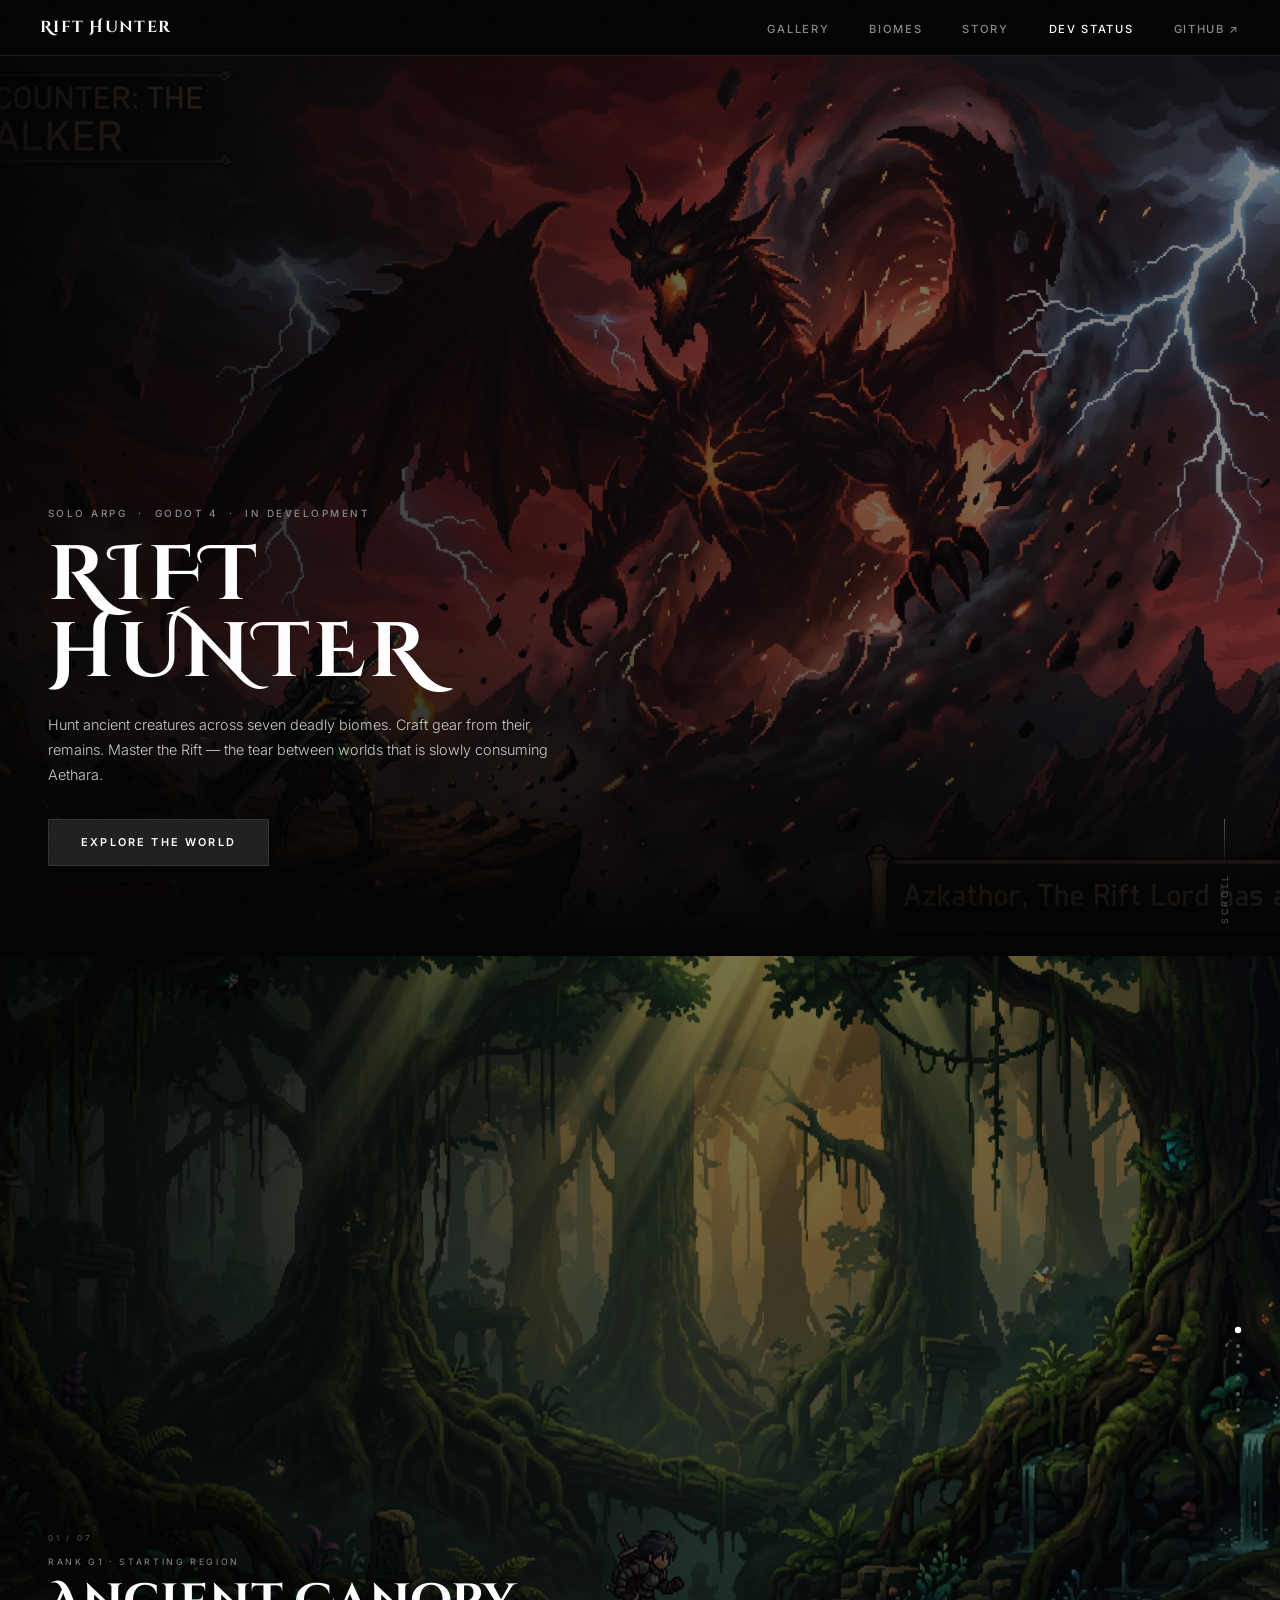
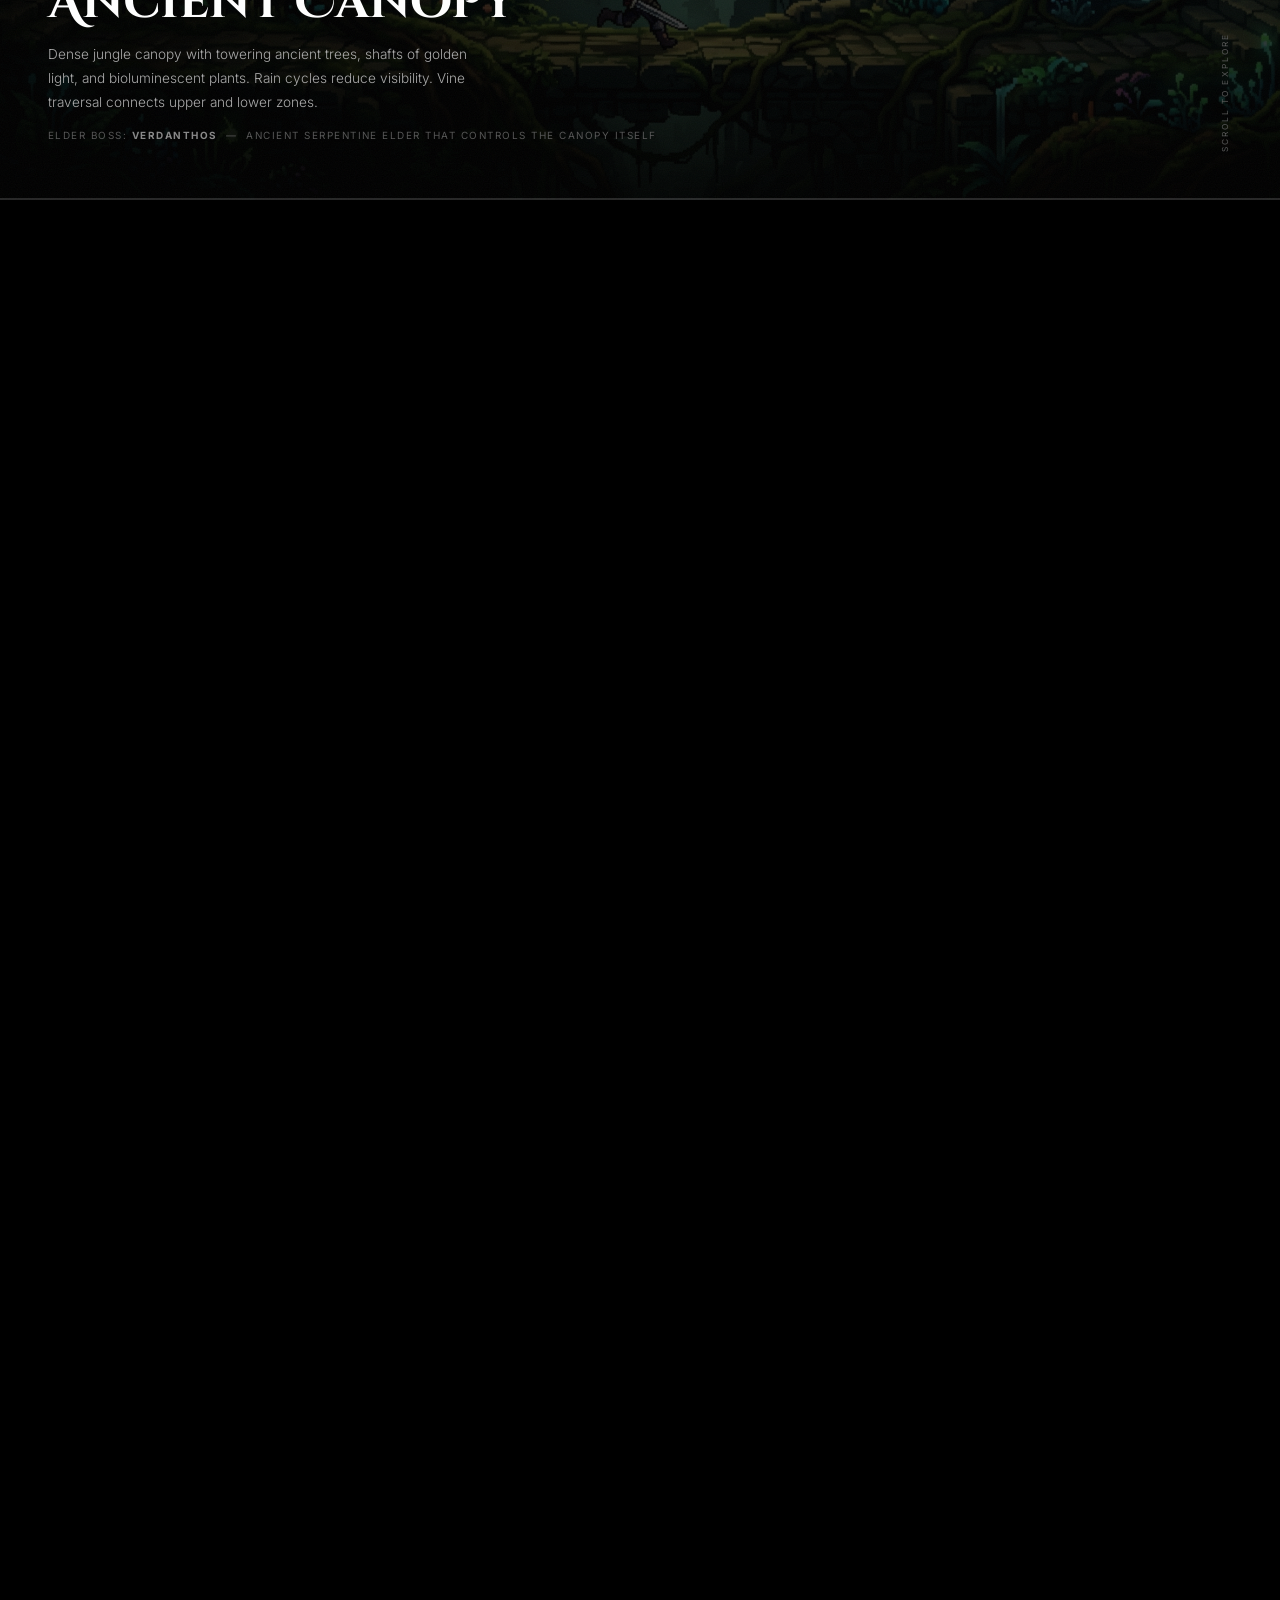
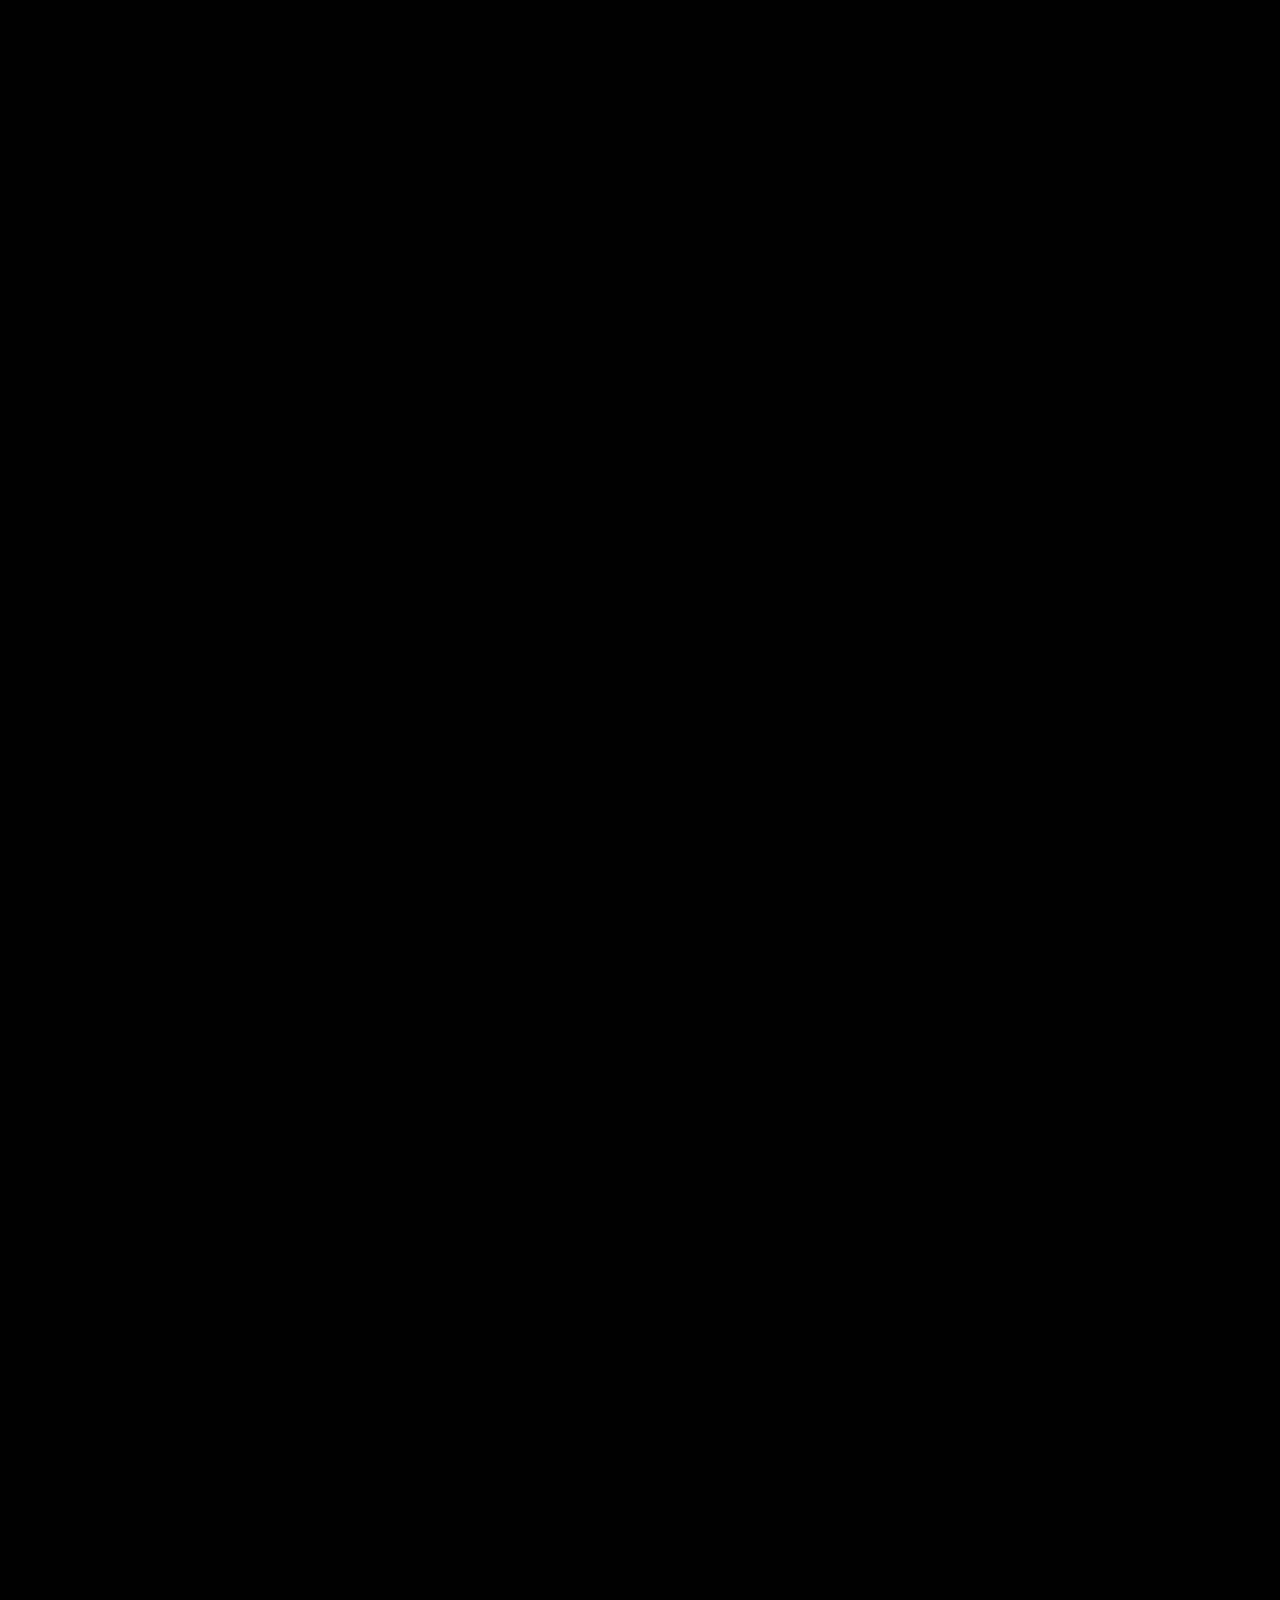
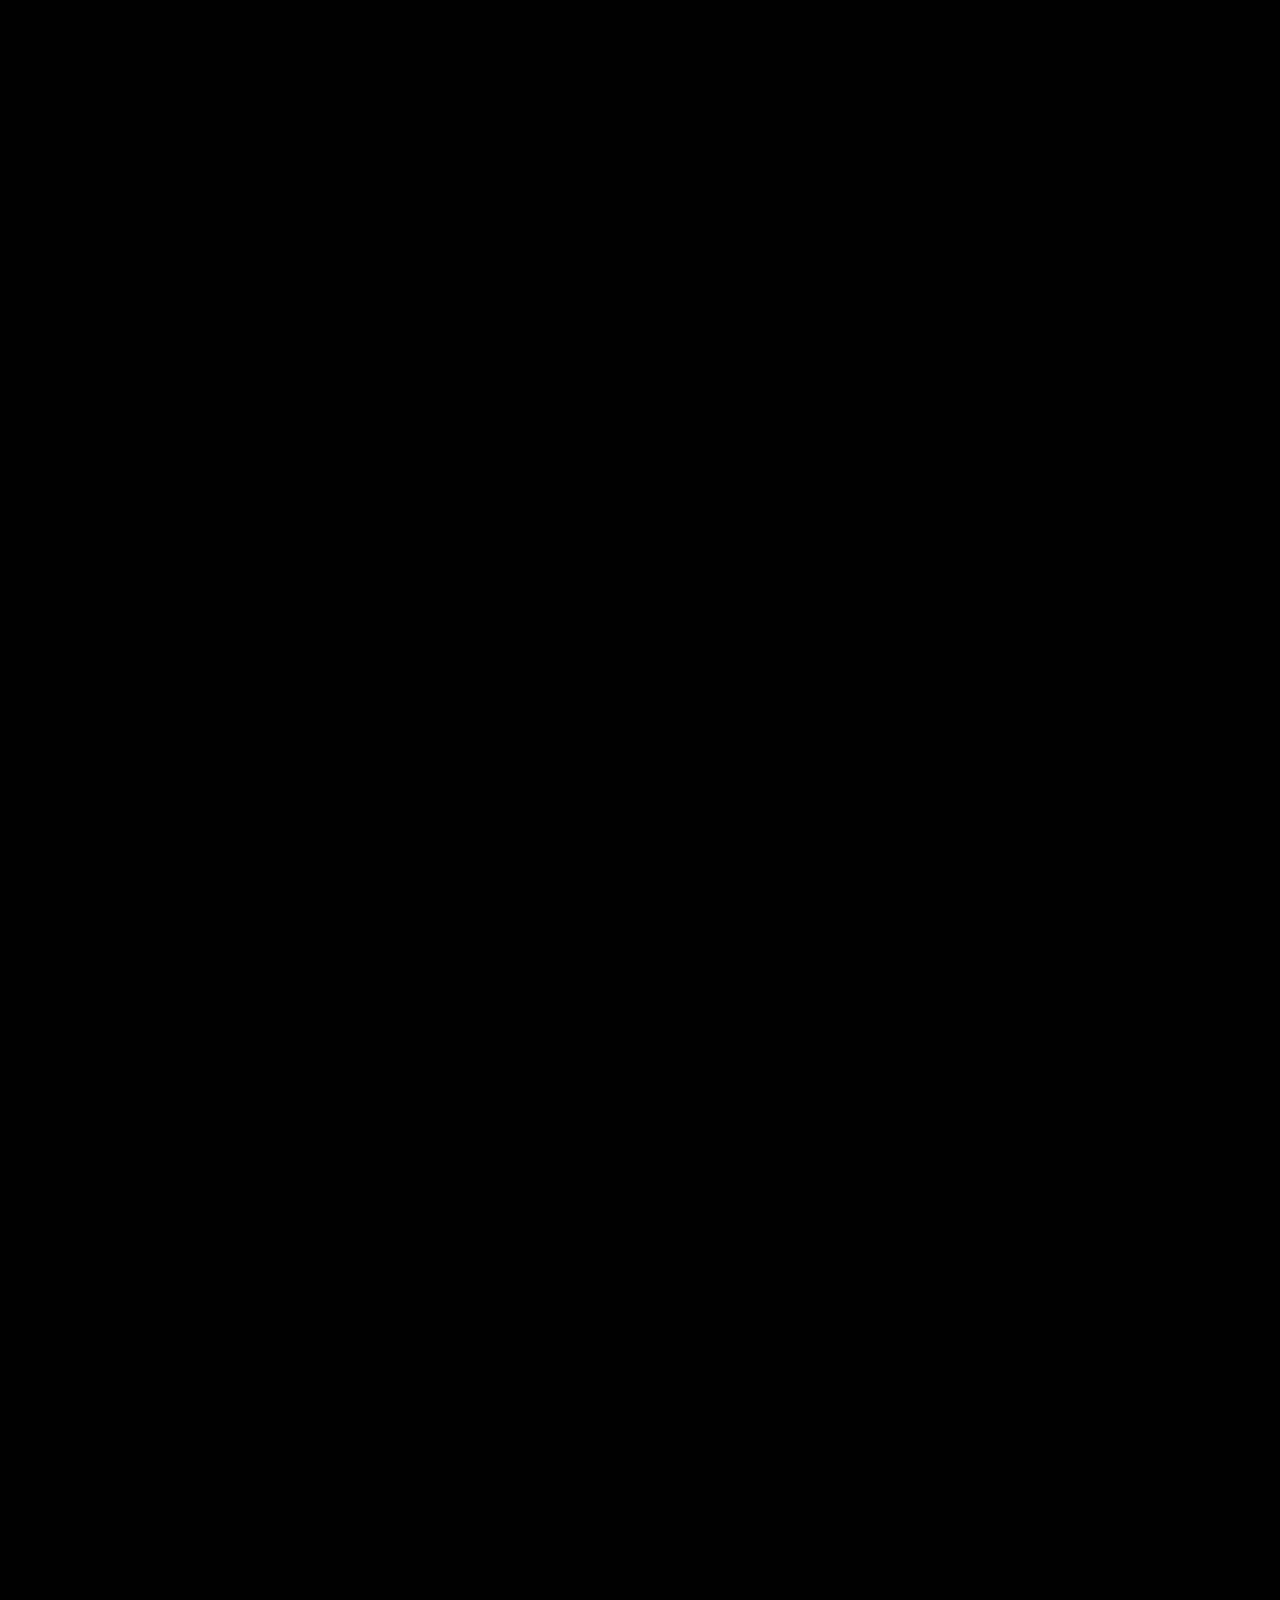
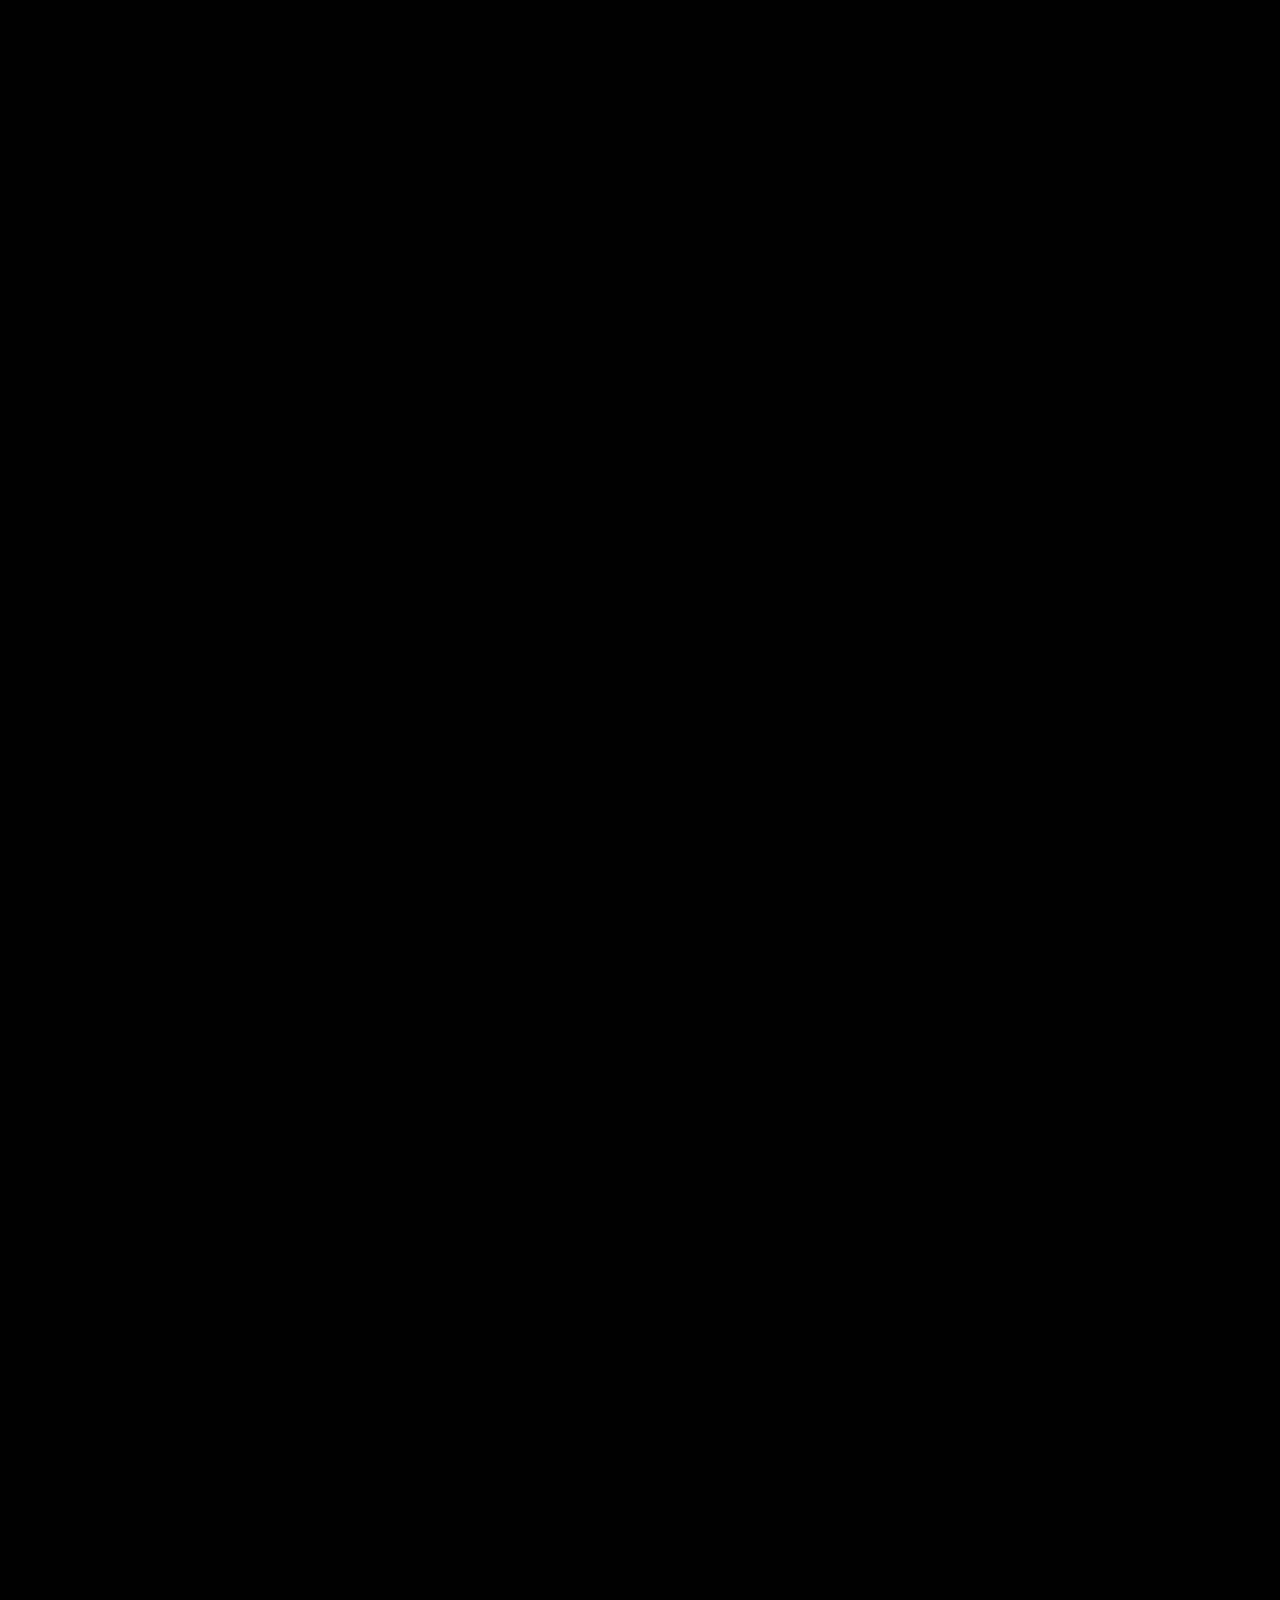
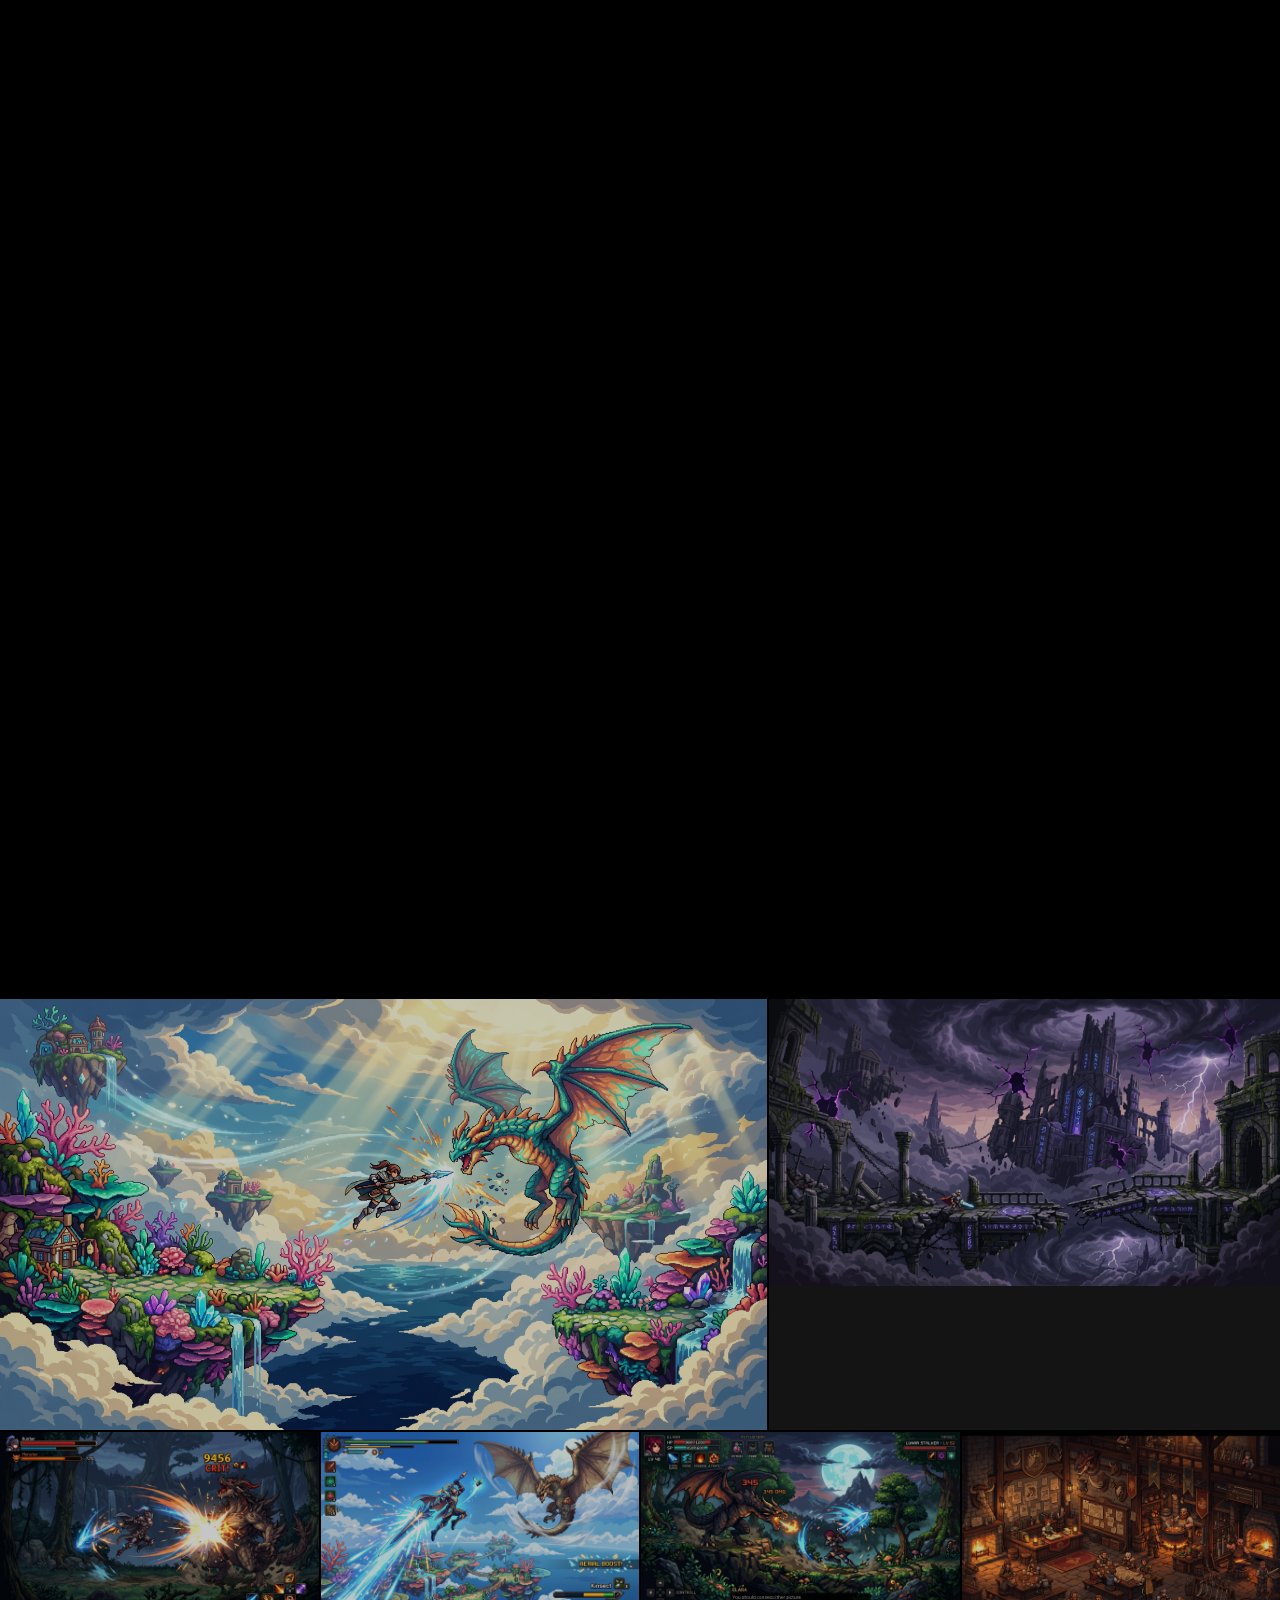
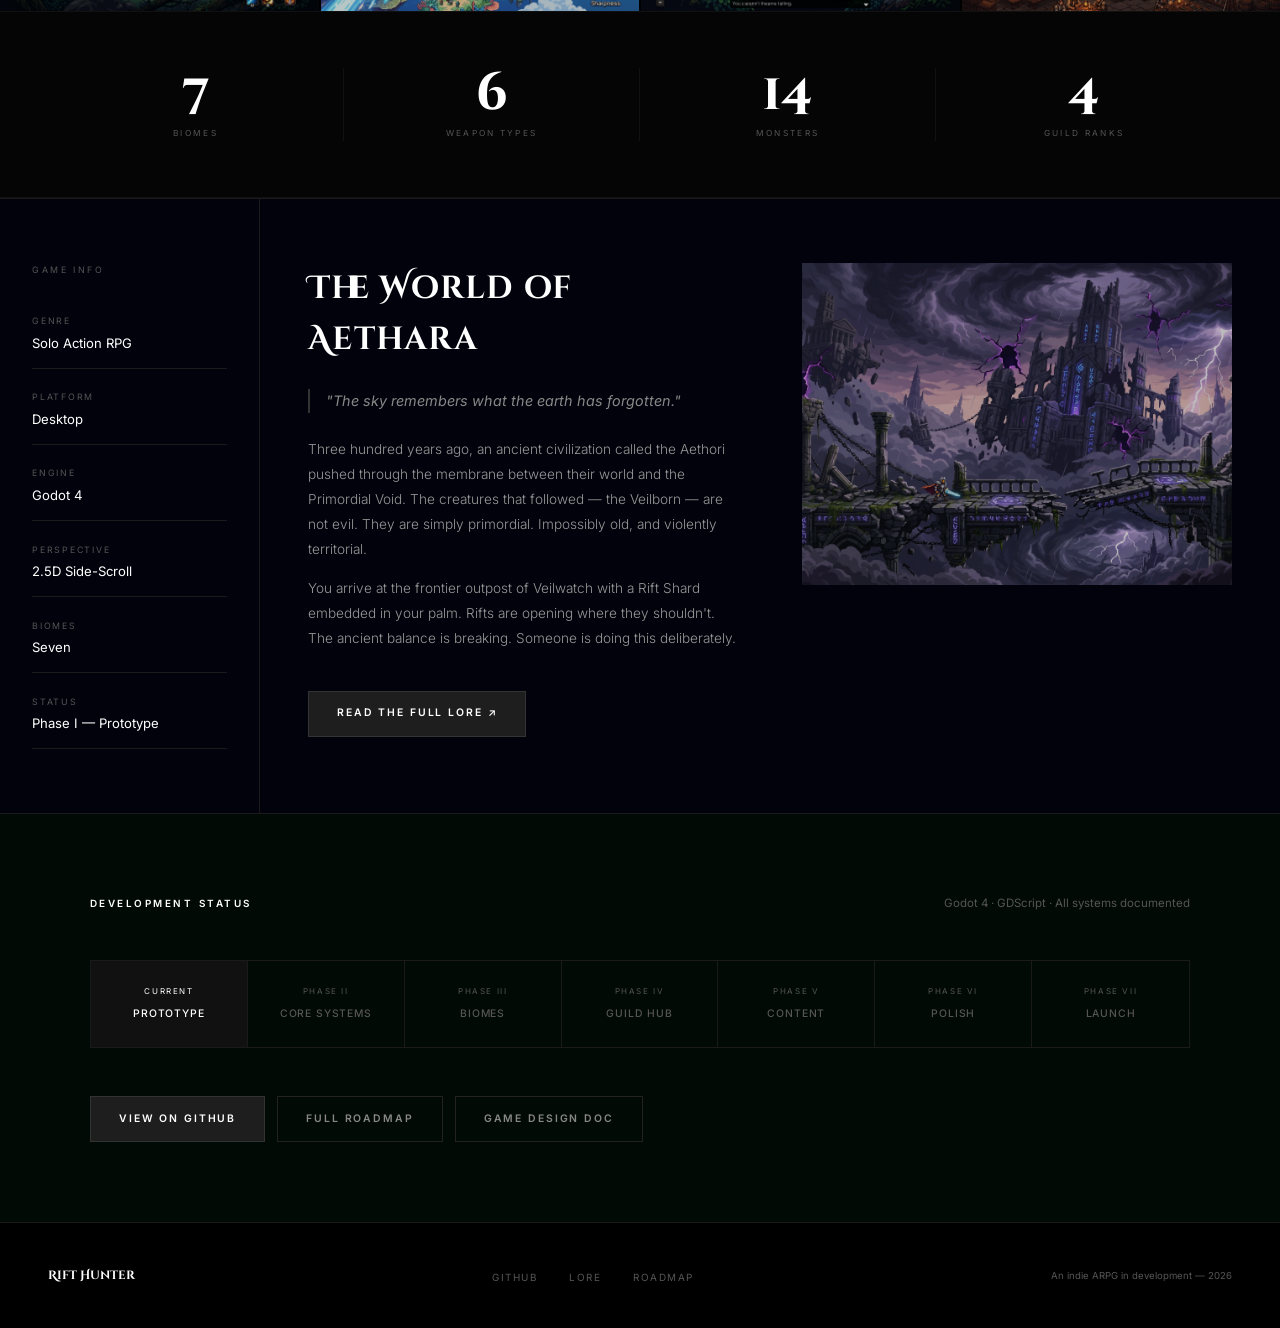
==== commit 17b102ff: "Wire scroll-controlled video scrubbing for biome backgrounds - Replace 7 static img biome background" ====
--- a/docs/index.html
+++ b/docs/index.html
@@ -796,14 +796,35 @@
   <div class="biome-scroll-track" id="biome-scroll-track">
     <div class="biome-sticky">
 
-      <!-- Background layers — one per biome -->
-      <img class="biome-bg-layer active" id="biome-bg-0" src="assets/screenshots/ancient-canopy.jpg" alt="">
-      <img class="biome-bg-layer"        id="biome-bg-1" src="assets/screenshots/ancient-canopy.jpg" alt="">
-      <img class="biome-bg-layer"        id="biome-bg-2" src="assets/screenshots/frosted-peaks.jpg" alt="">
-      <img class="biome-bg-layer"        id="biome-bg-3" src="assets/screenshots/coral-skyland-aerial.jpg" alt="">
-      <img class="biome-bg-layer"        id="biome-bg-4" src="assets/screenshots/volcanic-abyss.jpg" alt="">
-      <img class="biome-bg-layer"        id="biome-bg-5" src="assets/screenshots/rift-lord.jpg" alt="">
-      <img class="biome-bg-layer"        id="biome-bg-6" src="assets/screenshots/sky-ruins.jpg" alt="">
+      <!-- Background layers — poster = fallback image while video loads / if video missing -->
+      <video class="biome-bg-layer active" id="biome-bg-0" muted playsinline preload="auto"
+             poster="assets/screenshots/ancient-canopy.jpg">
+        <source src="assets/video/ancient-canopy.mp4" type="video/mp4">
+      </video>
+      <video class="biome-bg-layer" id="biome-bg-1" muted playsinline preload="none"
+             poster="assets/screenshots/ancient-canopy.jpg">
+        <source src="assets/video/wildspire-waste.mp4" type="video/mp4">
+      </video>
+      <video class="biome-bg-layer" id="biome-bg-2" muted playsinline preload="none"
+             poster="assets/screenshots/frosted-peaks.jpg">
+        <source src="assets/video/frosted-peaks.mp4" type="video/mp4">
+      </video>
+      <video class="biome-bg-layer" id="biome-bg-3" muted playsinline preload="none"
+             poster="assets/screenshots/coral-skyland-aerial.jpg">
+        <source src="assets/video/coral-skyland.mp4" type="video/mp4">
+      </video>
+      <video class="biome-bg-layer" id="biome-bg-4" muted playsinline preload="none"
+             poster="assets/screenshots/volcanic-abyss.jpg">
+        <source src="assets/video/volcanic-abyss.mp4" type="video/mp4">
+      </video>
+      <video class="biome-bg-layer" id="biome-bg-5" muted playsinline preload="none"
+             poster="assets/screenshots/rift-lord.jpg">
+        <source src="assets/video/rotten-hollow.mp4" type="video/mp4">
+      </video>
+      <video class="biome-bg-layer" id="biome-bg-6" muted playsinline preload="none"
+             poster="assets/screenshots/sky-ruins.jpg">
+        <source src="assets/video/sky-ruins.mp4" type="video/mp4">
+      </video>
 
       <div class="biome-overlay-gradient"></div>
 
@@ -1087,11 +1108,25 @@
 const biomeDesc   = document.getElementById('biome-desc');
 const biomeBoss   = document.getElementById('biome-boss');
 
-let currentBiome  = 0;
+let currentBiome    = 0;
+const preloadedVids = new Set([0]); /* track which videos have been told to preload */
+
+function preloadAdjacentVideos(idx) {
+  [idx - 1, idx, idx + 1].forEach(i => {
+    if (i >= 0 && i < bgLayers.length && !preloadedVids.has(i)) {
+      const el = bgLayers[i];
+      if (el && el.tagName === 'VIDEO') {
+        el.preload = 'auto';
+        el.load();
+        preloadedVids.add(i);
+      }
+    }
+  });
+}
 
 function updateBiomeTelling() {
-  const rect    = track.getBoundingClientRect();
-  const navH    = 56;
+  const rect     = track.getBoundingClientRect();
+  const navH     = 56;
   const scrolled = Math.max(0, -(rect.top - navH));
   const total    = track.offsetHeight - (window.innerHeight - navH);
   const progress = Math.min(scrolled / total, 1);
@@ -1100,17 +1135,31 @@
   /* progress bar fill */
   fillBar.style.width = (progress * 100) + '%';
 
-  /* subtle parallax within current biome */
-  const localP  = (progress * biomes.length) % 1;
+  /* local progress within the current biome (0 → 1) */
+  const localP = (progress * biomes.length) % 1;
+
+  /* parallax drift + VIDEO SCRUBBING on the active layer */
   const drift   = (localP - 0.5) * 40;
-  const activeL = document.querySelector('.biome-bg-layer.active');
-  if (activeL) activeL.style.transform = `scale(1.08) translateY(${drift}px)`;
+  const activeL = bgLayers[idx];
+  if (activeL) {
+    activeL.style.transform = `scale(1.08) translateY(${drift}px)`;
+
+    if (activeL.tagName === 'VIDEO') {
+      const d = activeL.duration;
+      if (activeL.readyState >= 2 && d && isFinite(d)) {
+        activeL.currentTime = localP * d;
+      }
+    }
+  }
 
   if (idx === currentBiome) return;
   currentBiome = idx;
 
-  /* swap background layers */
+  /* swap visible layer */
   bgLayers.forEach((l, i) => l.classList.toggle('active', i === idx));
+
+  /* start loading the next/prev video before the user gets there */
+  preloadAdjacentVideos(idx);
 
   /* update dots */
   dots.forEach((d, i) => d.classList.toggle('active', i === idx));
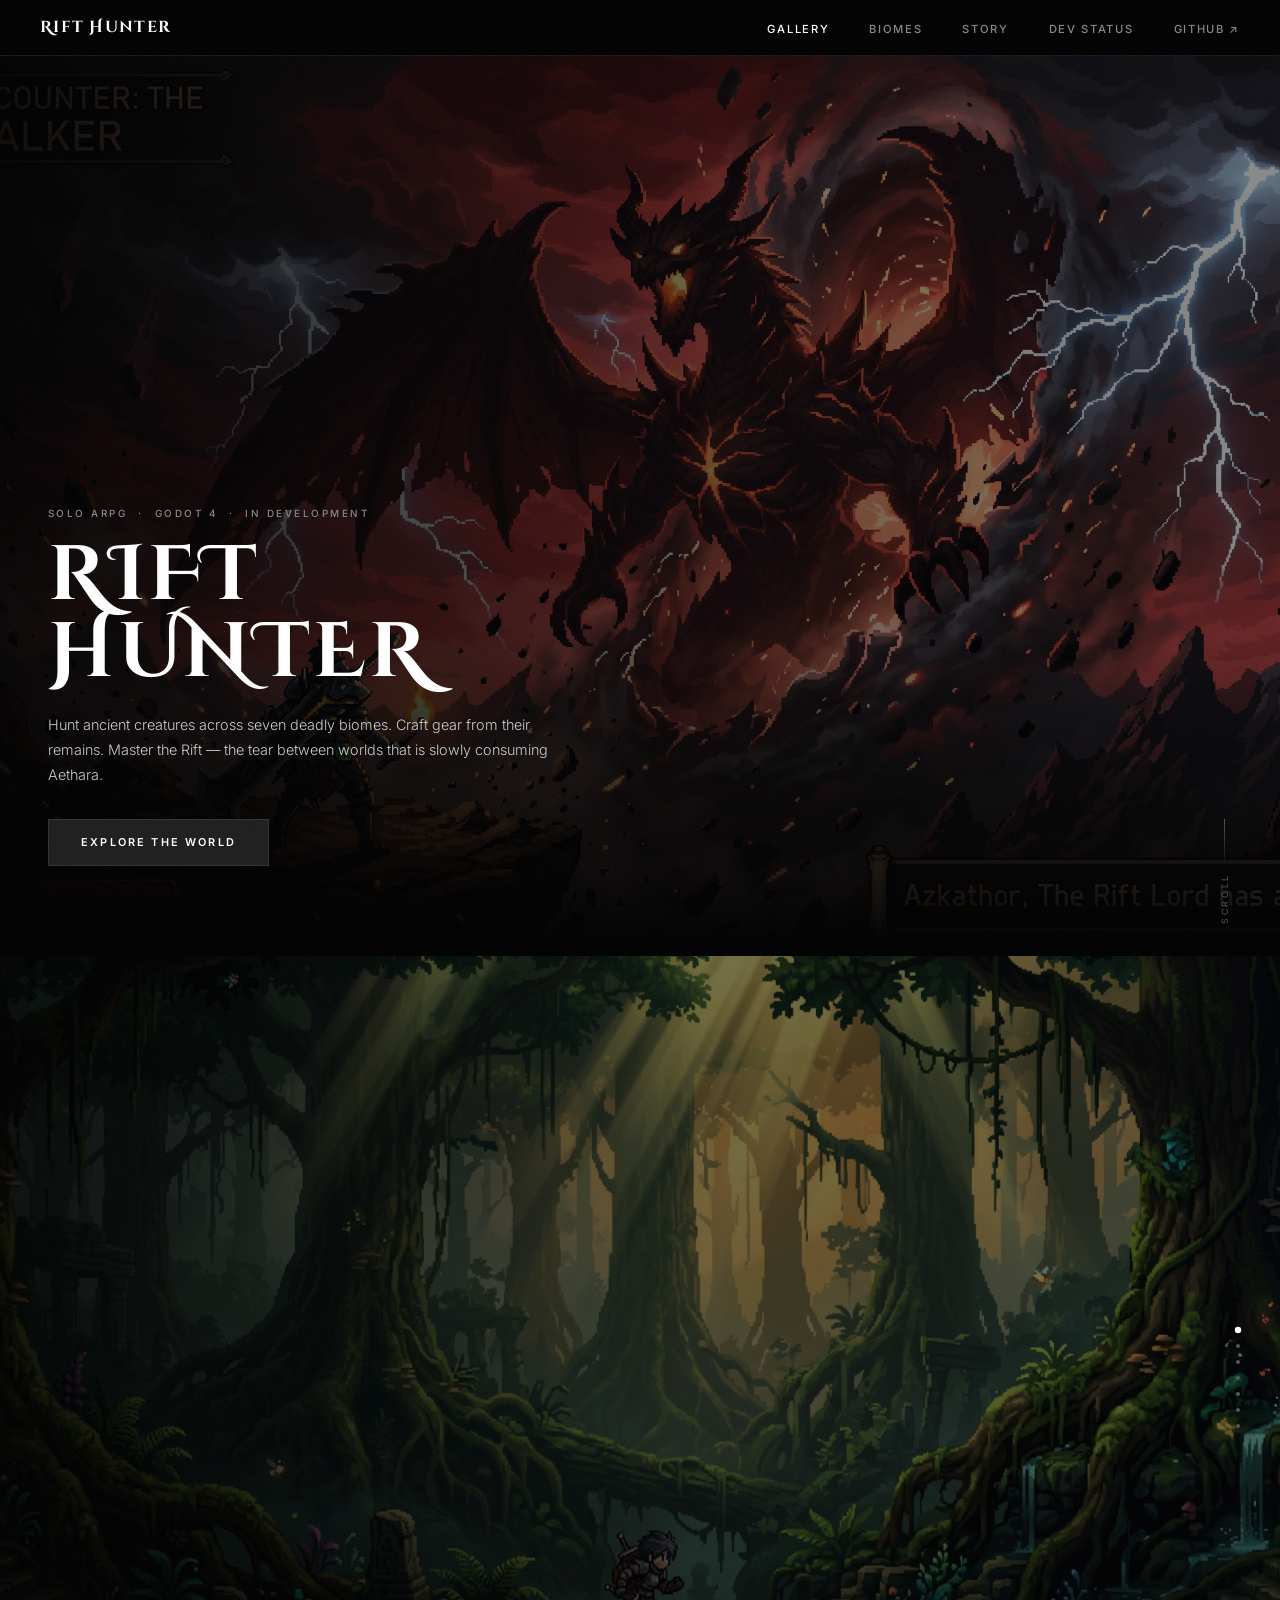
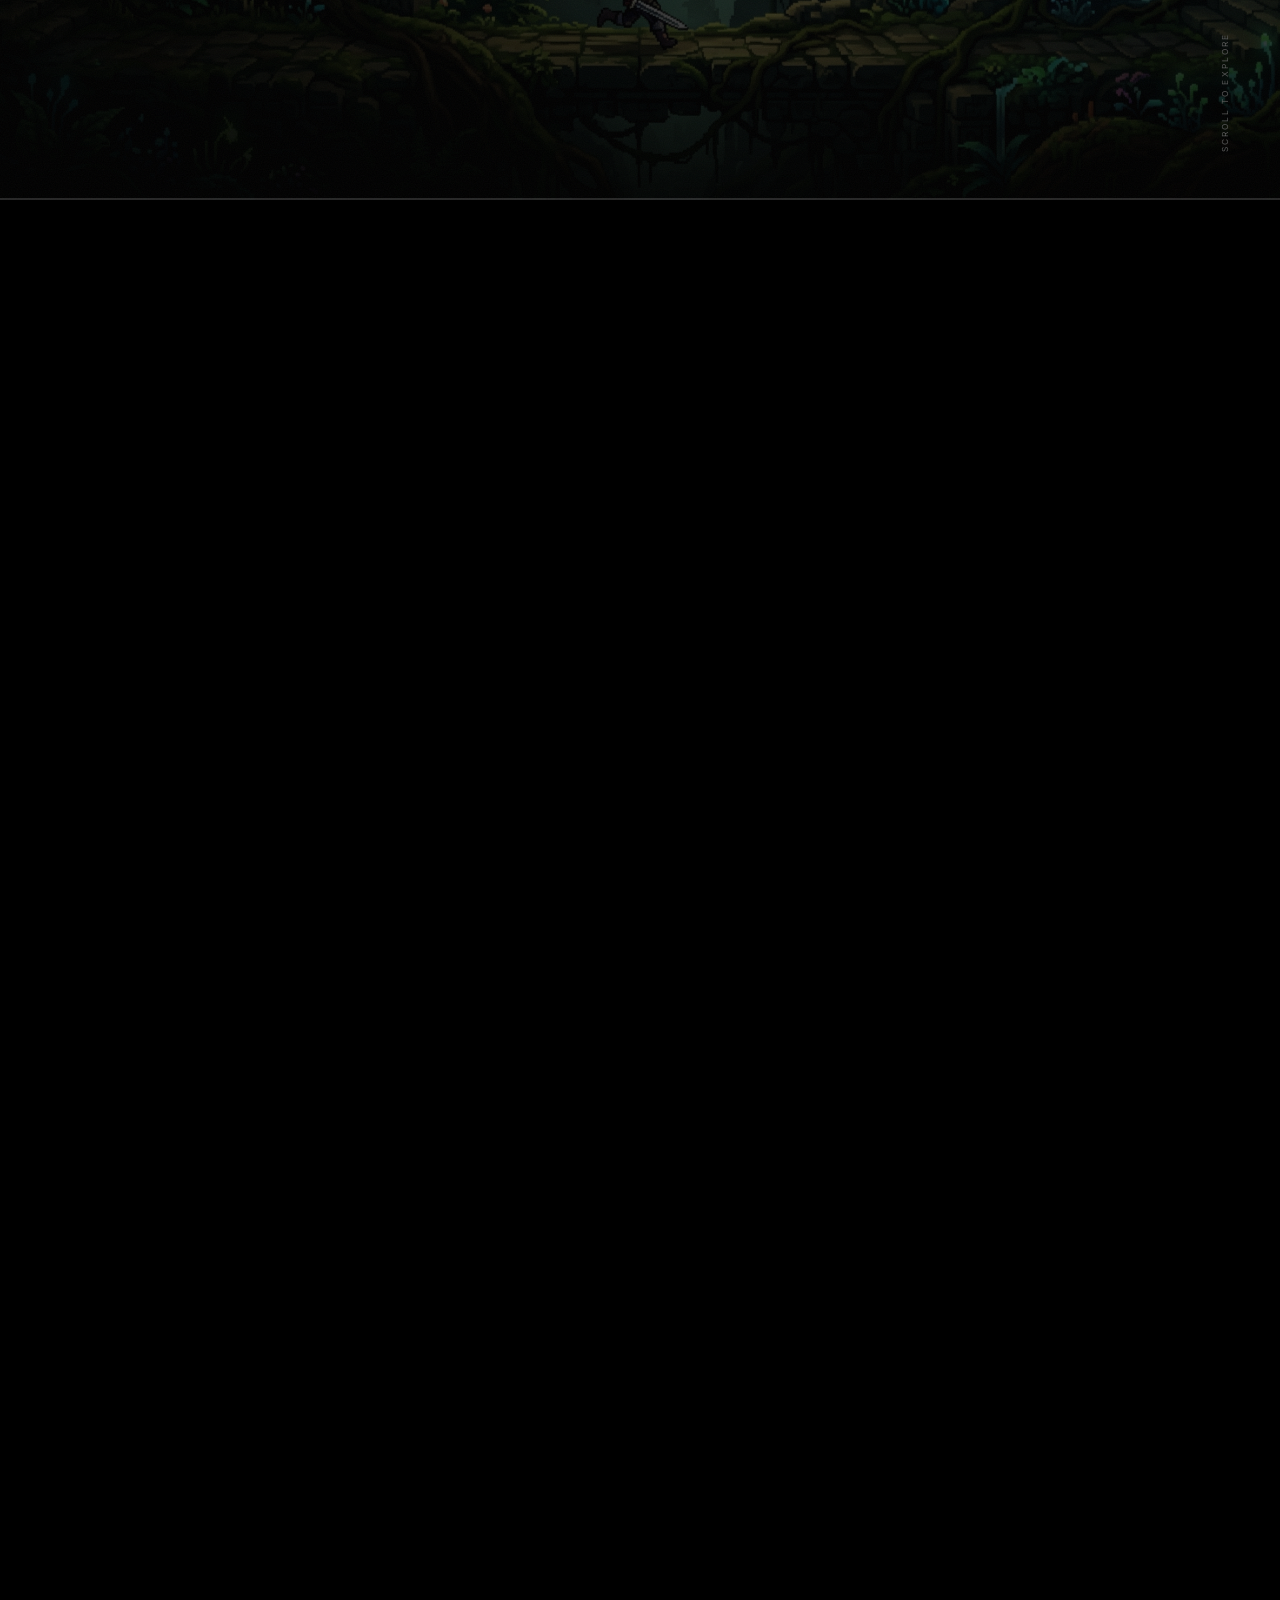
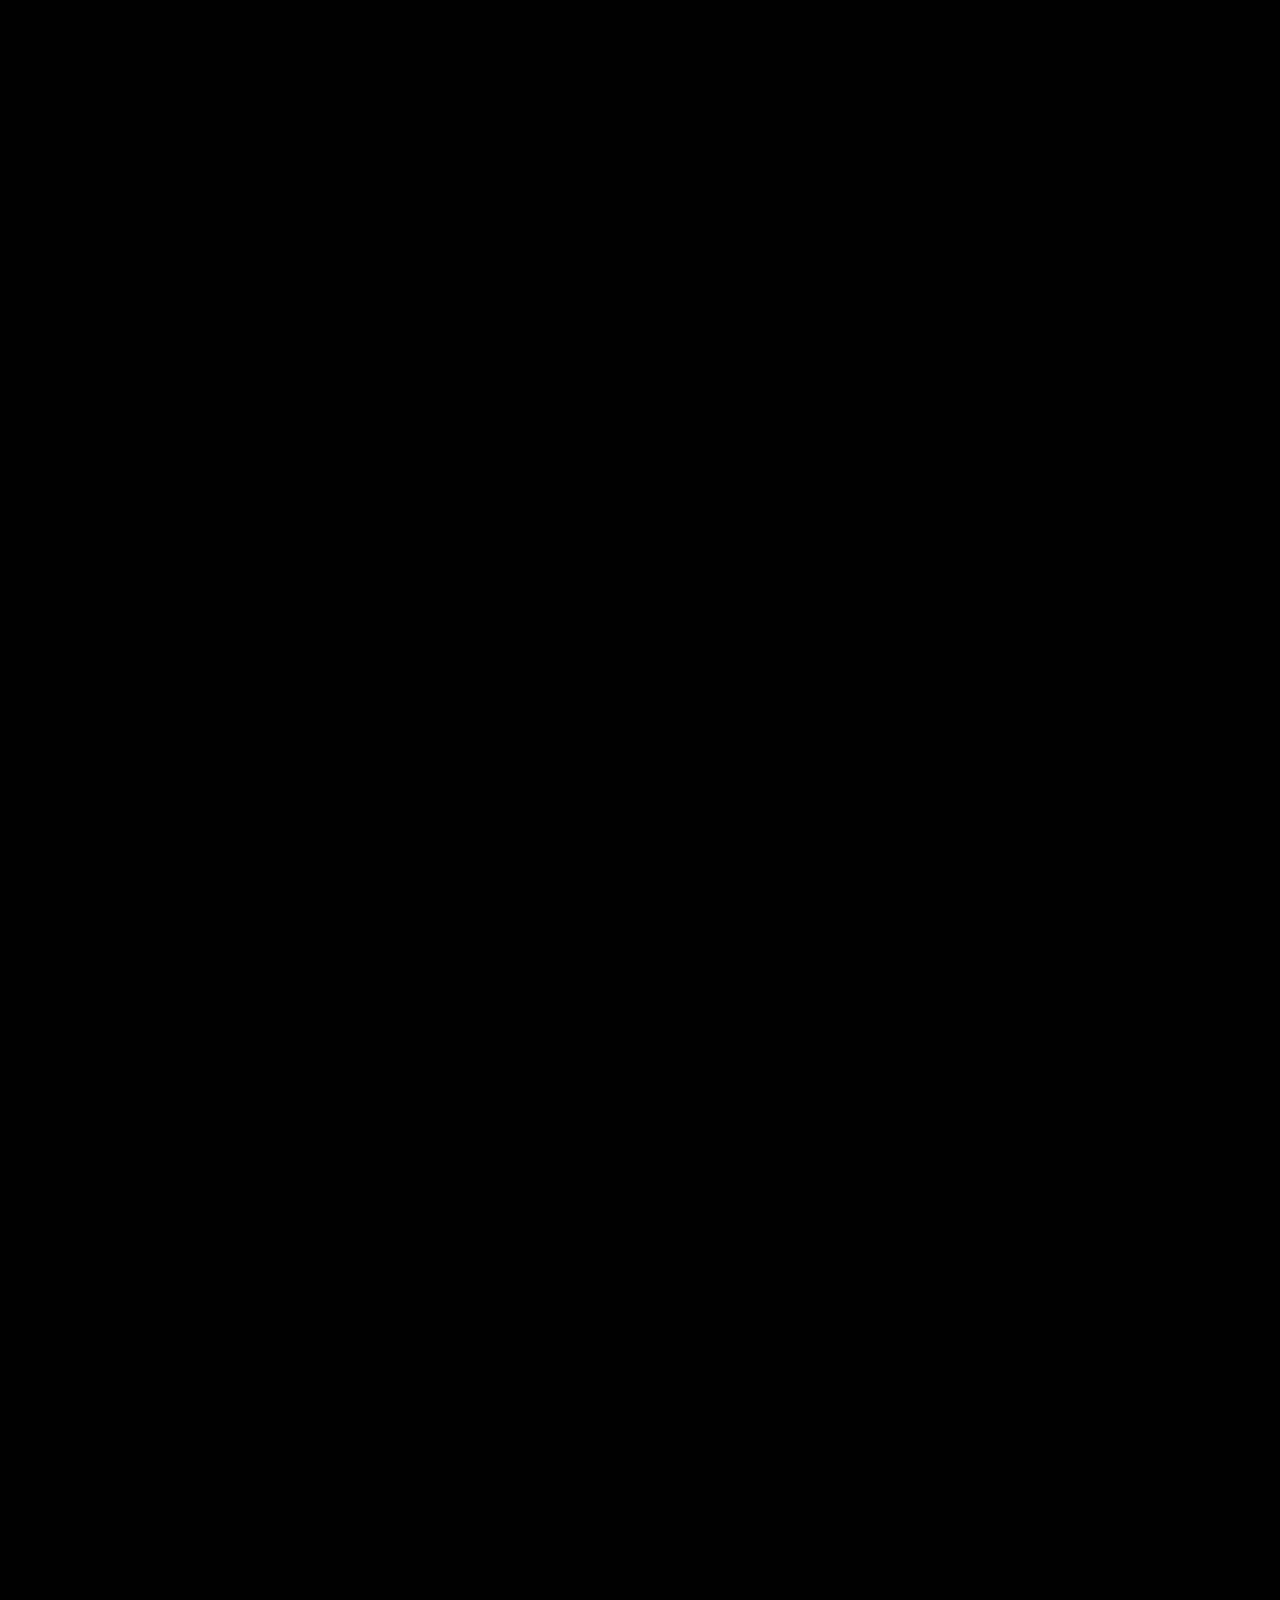
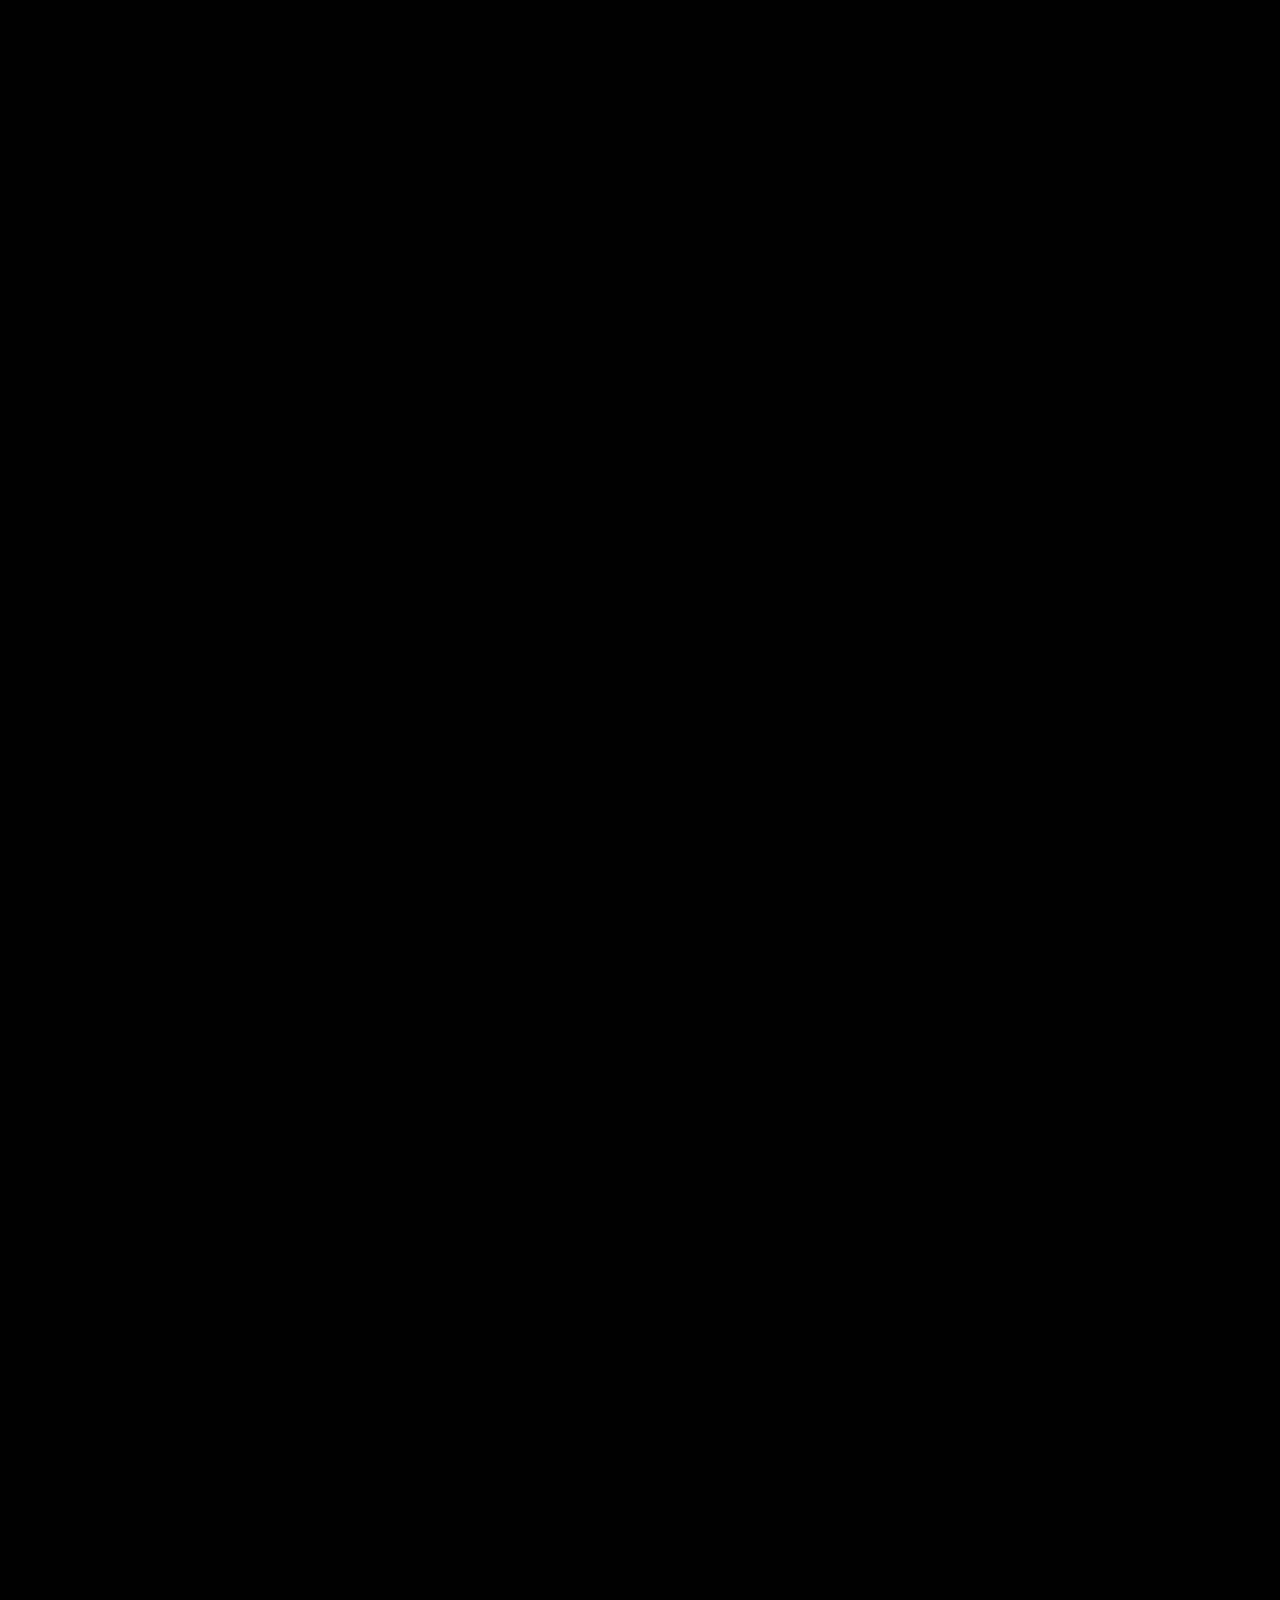
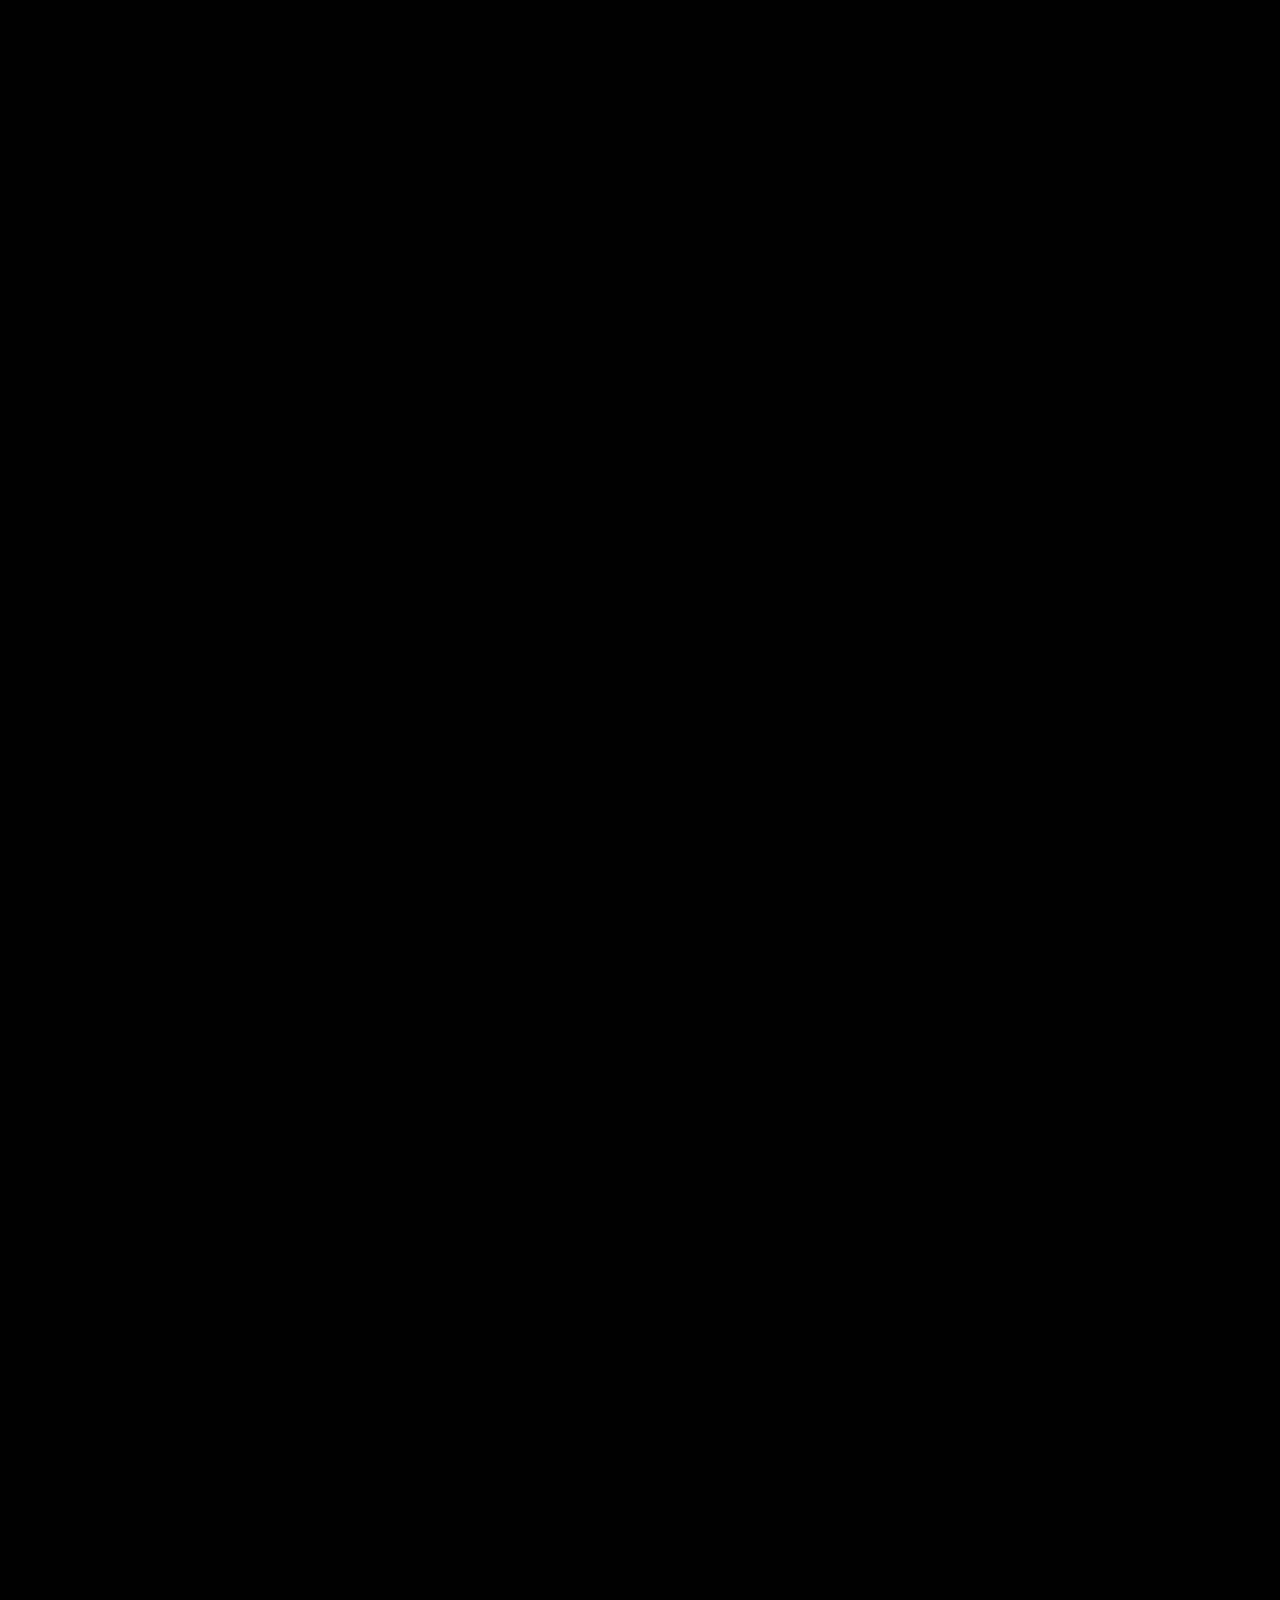
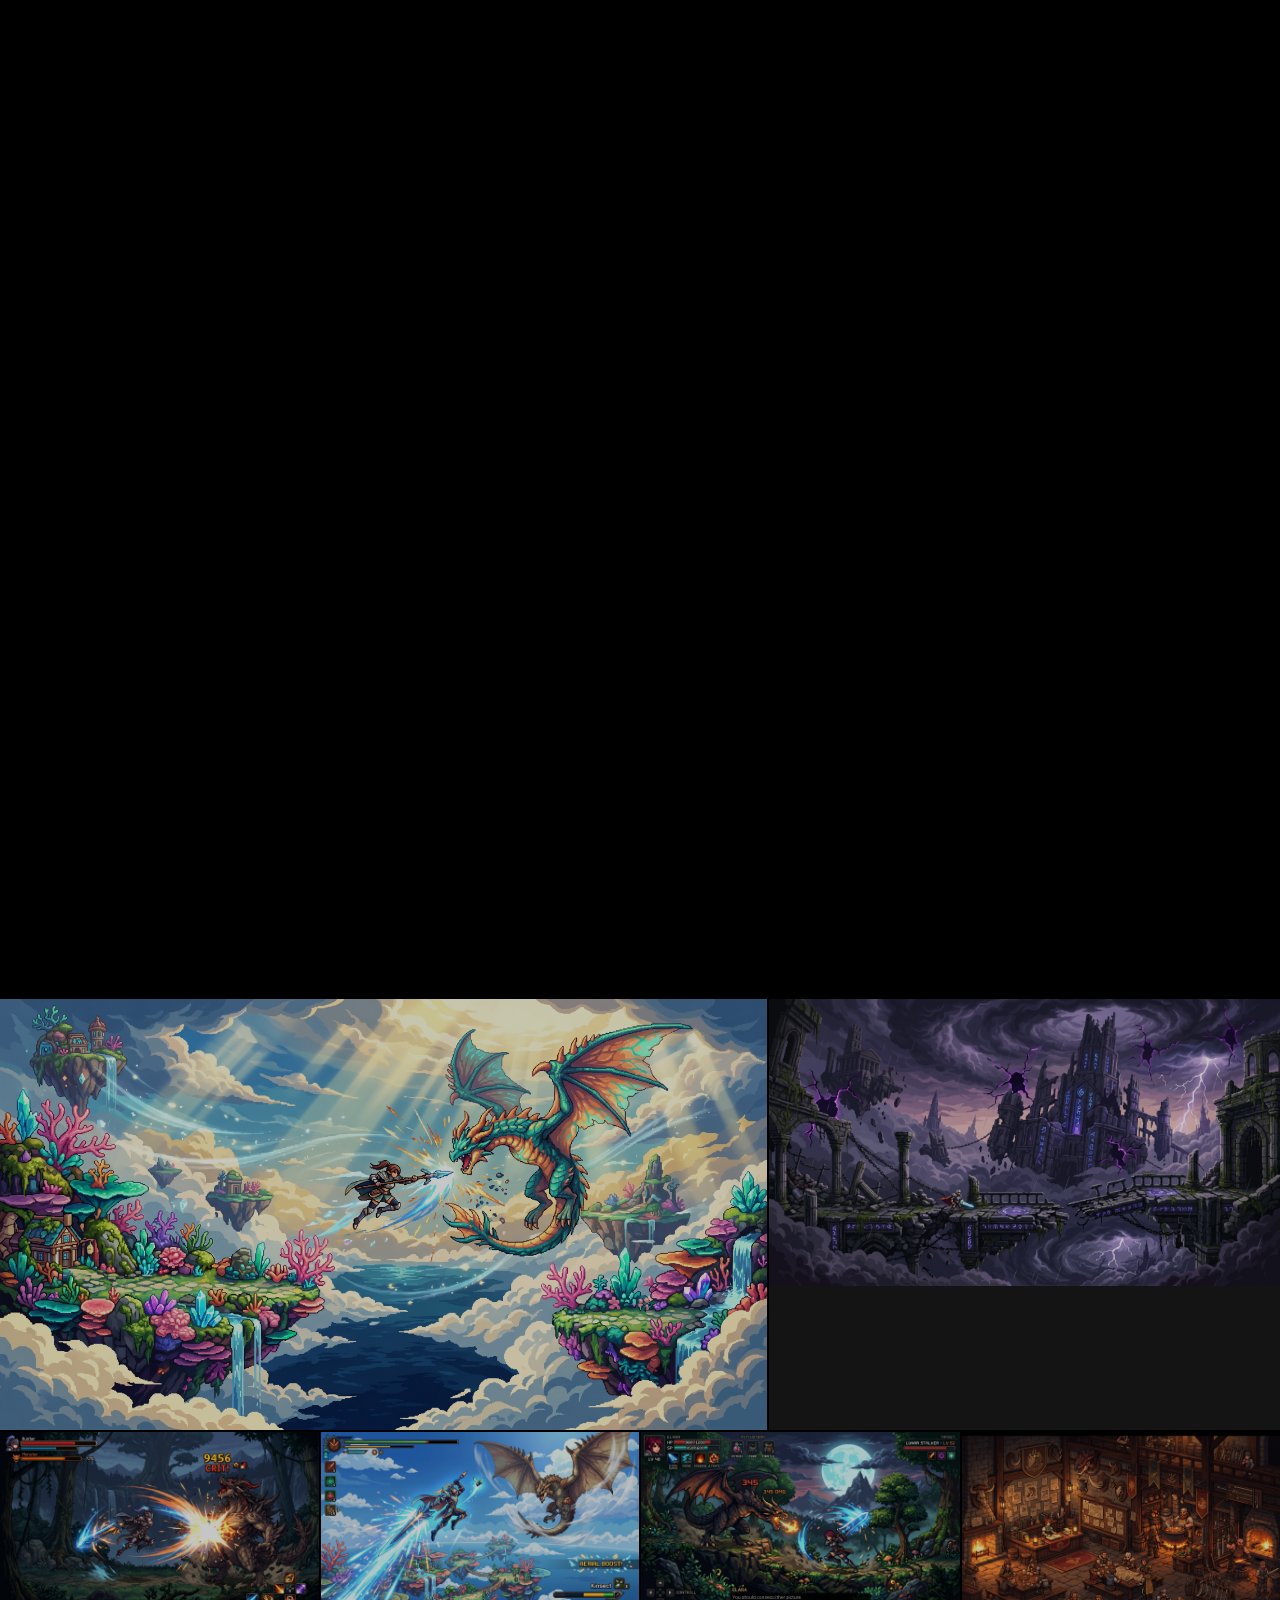
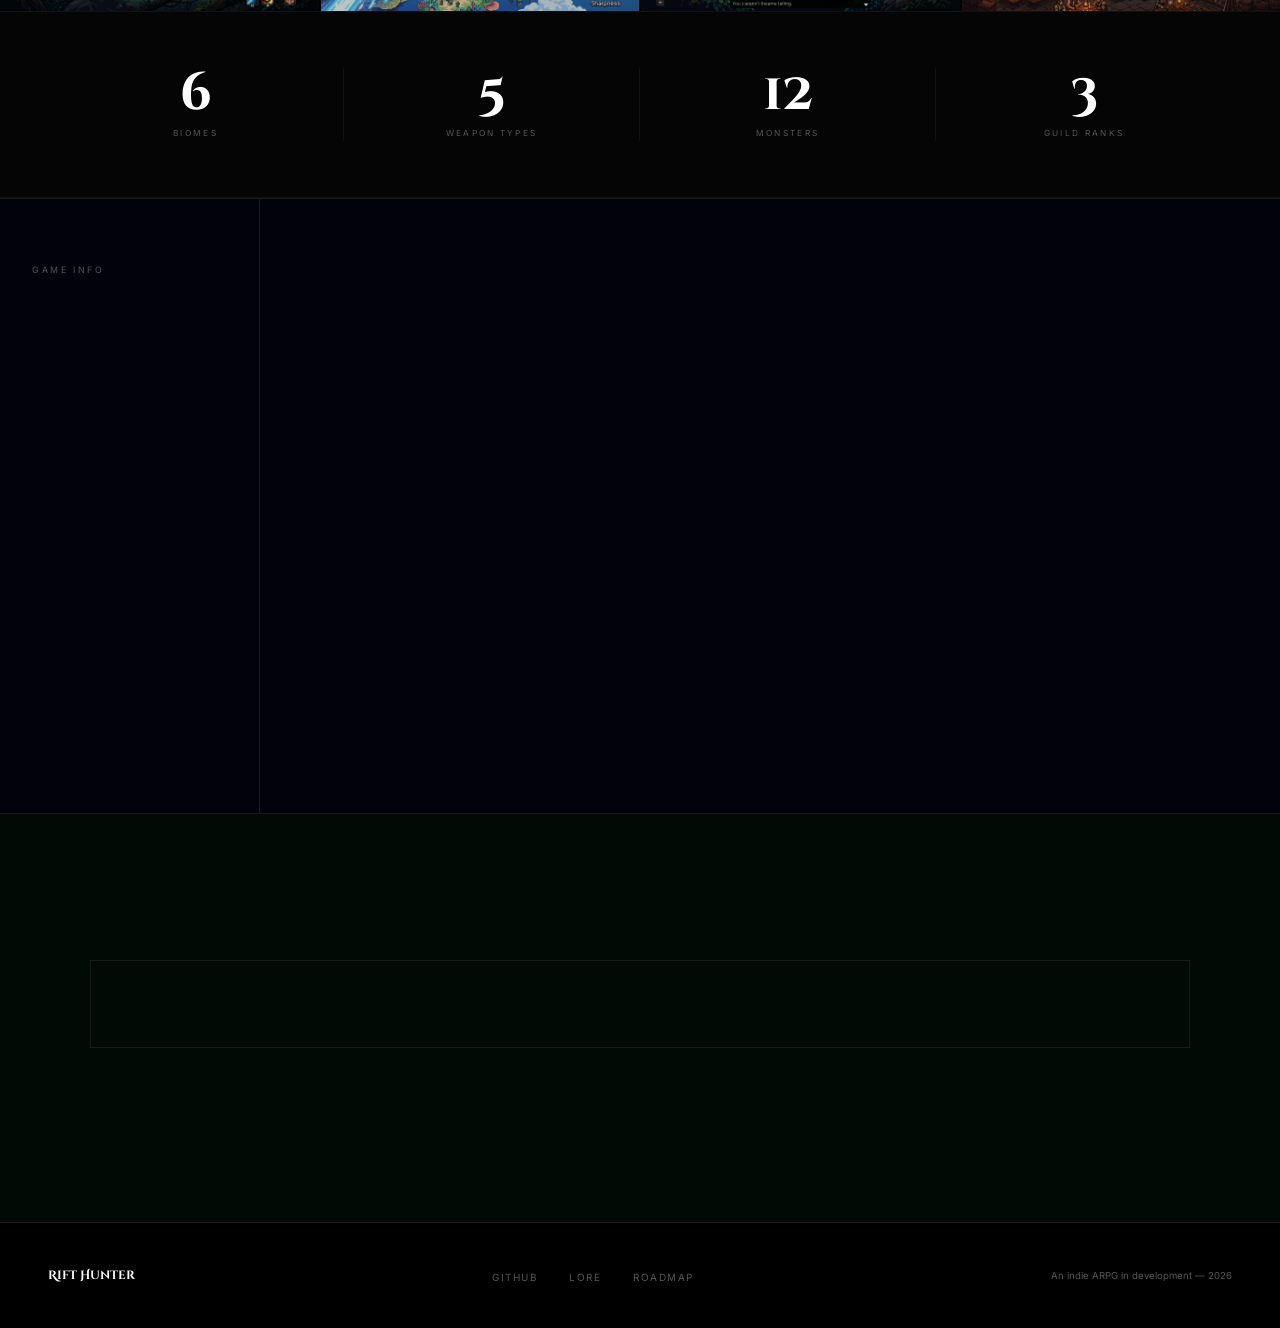
==== commit 62405d01: "Reduce to 4 targeted videos: hero + 2 biomes scrub, guild hall hover-plays - Hero: <img> → <video id" ====
--- a/docs/index.html
+++ b/docs/index.html
@@ -457,6 +457,16 @@
       transition: filter 0.3s, transform 0.5s;
     }
     .gallery-cell:hover img { filter:brightness(1); transform:scale(1.04); }
+
+    .gallery-video {
+      width: 100%;
+      aspect-ratio: 16/9;
+      object-fit: cover;
+      display: block;
+      filter: brightness(0.78);
+      transition: filter 0.3s, transform 0.5s;
+    }
+    .gallery-cell:hover .gallery-video { filter: brightness(1); transform: scale(1.04); }
 
     .cell-label {
       position: absolute;
@@ -776,7 +786,11 @@
 
 <!-- HERO -->
 <div class="hero">
-  <img class="hero-img" id="hero-img" src="assets/screenshots/rift-lord.jpg" alt="Rift Hunter">
+  <!-- Rift Lord video scrubs forward as you scroll down from the hero -->
+  <video class="hero-img" id="hero-vid" muted playsinline preload="auto"
+         poster="assets/screenshots/rift-lord.jpg">
+    <source src="assets/video/rift-lord.mp4" type="video/mp4">
+  </video>
   <div class="hero-overlay"></div>
   <div class="hero-overlay-b"></div>
   <div class="hero-content">
@@ -796,35 +810,20 @@
   <div class="biome-scroll-track" id="biome-scroll-track">
     <div class="biome-sticky">
 
-      <!-- Background layers — poster = fallback image while video loads / if video missing -->
+      <!-- Biomes 0 + 3 are scroll-scrubbed videos; rest are static images -->
       <video class="biome-bg-layer active" id="biome-bg-0" muted playsinline preload="auto"
              poster="assets/screenshots/ancient-canopy.jpg">
         <source src="assets/video/ancient-canopy.mp4" type="video/mp4">
       </video>
-      <video class="biome-bg-layer" id="biome-bg-1" muted playsinline preload="none"
-             poster="assets/screenshots/ancient-canopy.jpg">
-        <source src="assets/video/wildspire-waste.mp4" type="video/mp4">
-      </video>
-      <video class="biome-bg-layer" id="biome-bg-2" muted playsinline preload="none"
-             poster="assets/screenshots/frosted-peaks.jpg">
-        <source src="assets/video/frosted-peaks.mp4" type="video/mp4">
-      </video>
+      <img class="biome-bg-layer" id="biome-bg-1" src="assets/screenshots/ancient-canopy.jpg" alt="">
+      <img class="biome-bg-layer" id="biome-bg-2" src="assets/screenshots/frosted-peaks.jpg" alt="">
       <video class="biome-bg-layer" id="biome-bg-3" muted playsinline preload="none"
              poster="assets/screenshots/coral-skyland-aerial.jpg">
         <source src="assets/video/coral-skyland.mp4" type="video/mp4">
       </video>
-      <video class="biome-bg-layer" id="biome-bg-4" muted playsinline preload="none"
-             poster="assets/screenshots/volcanic-abyss.jpg">
-        <source src="assets/video/volcanic-abyss.mp4" type="video/mp4">
-      </video>
-      <video class="biome-bg-layer" id="biome-bg-5" muted playsinline preload="none"
-             poster="assets/screenshots/rift-lord.jpg">
-        <source src="assets/video/rotten-hollow.mp4" type="video/mp4">
-      </video>
-      <video class="biome-bg-layer" id="biome-bg-6" muted playsinline preload="none"
-             poster="assets/screenshots/sky-ruins.jpg">
-        <source src="assets/video/sky-ruins.mp4" type="video/mp4">
-      </video>
+      <img class="biome-bg-layer" id="biome-bg-4" src="assets/screenshots/volcanic-abyss.jpg" alt="">
+      <img class="biome-bg-layer" id="biome-bg-5" src="assets/screenshots/rift-lord.jpg" alt="">
+      <img class="biome-bg-layer" id="biome-bg-6" src="assets/screenshots/sky-ruins.jpg" alt="">
 
       <div class="biome-overlay-gradient"></div>
 
@@ -911,8 +910,11 @@
       <img src="assets/screenshots/combat-ui.jpg" alt="Combat UI" loading="lazy">
       <div class="cell-label">Combat System</div>
     </div>
-    <div class="gallery-cell" data-d="4" onclick="openLightbox('assets/screenshots/guild-hall.jpg')">
-      <img src="assets/screenshots/guild-hall.jpg" alt="Veilwatch Guild Hall" loading="lazy">
+    <div class="gallery-cell video-cell" data-d="4" onclick="openLightbox('assets/screenshots/guild-hall.jpg')">
+      <video class="gallery-video" muted playsinline loop preload="none"
+             poster="assets/screenshots/guild-hall.jpg">
+        <source src="assets/video/guild-hall.mp4" type="video/mp4">
+      </video>
       <div class="cell-label">Veilwatch Guild Hall</div>
     </div>
   </div>
@@ -1190,18 +1192,25 @@
 });
 
 /* ═══════════════════════════════════════════
-   HERO PARALLAX ZOOM
+   HERO SCROLL-SCRUB + PARALLAX ZOOM
 ═══════════════════════════════════════════ */
-const heroImgEl = document.getElementById('hero-img');
+const heroVidEl = document.getElementById('hero-vid');
 const heroEl    = document.querySelector('.hero');
 
 function updateHeroParallax(scrollY) {
-  if (!heroEl || !heroImgEl) return;
+  if (!heroEl || !heroVidEl) return;
   const heroH    = heroEl.offsetHeight;
   const progress = Math.min(scrollY / heroH, 1);
-  const scale    = 1 + progress * 0.12;
-  const drift    = scrollY * 0.28;
-  heroImgEl.style.transform = `scale(${scale}) translateY(${drift}px)`;
+
+  /* parallax zoom — same as before */
+  heroVidEl.style.transform =
+    `scale(${1 + progress * 0.12}) translateY(${scrollY * 0.28}px)`;
+
+  /* scrub hero video: scroll to bottom of hero = end of clip */
+  const d = heroVidEl.duration;
+  if (heroVidEl.readyState >= 2 && d && isFinite(d)) {
+    heroVidEl.currentTime = progress * d;
+  }
 }
 
 /* ═══════════════════════════════════════════
@@ -1336,6 +1345,24 @@
 }
 
 /* ═══════════════════════════════════════════
+   VIDEO GALLERY CELLS — hover/view to play
+═══════════════════════════════════════════ */
+document.querySelectorAll('.video-cell').forEach(cell => {
+  const vid = cell.querySelector('video');
+  if (!vid) return;
+
+  /* desktop: hover plays, leave resets */
+  cell.addEventListener('mouseenter', () => { vid.play().catch(() => {}); });
+  cell.addEventListener('mouseleave', () => { vid.pause(); vid.currentTime = 0; });
+
+  /* mobile: play when >50% in view */
+  new IntersectionObserver(([e]) => {
+    if (e.isIntersecting) vid.play().catch(() => {});
+    else { vid.pause(); vid.currentTime = 0; }
+  }, { threshold: 0.5 }).observe(cell);
+});
+
+/* ═══════════════════════════════════════════
    LIGHTBOX
 ═══════════════════════════════════════════ */
 function openLightbox(src) {
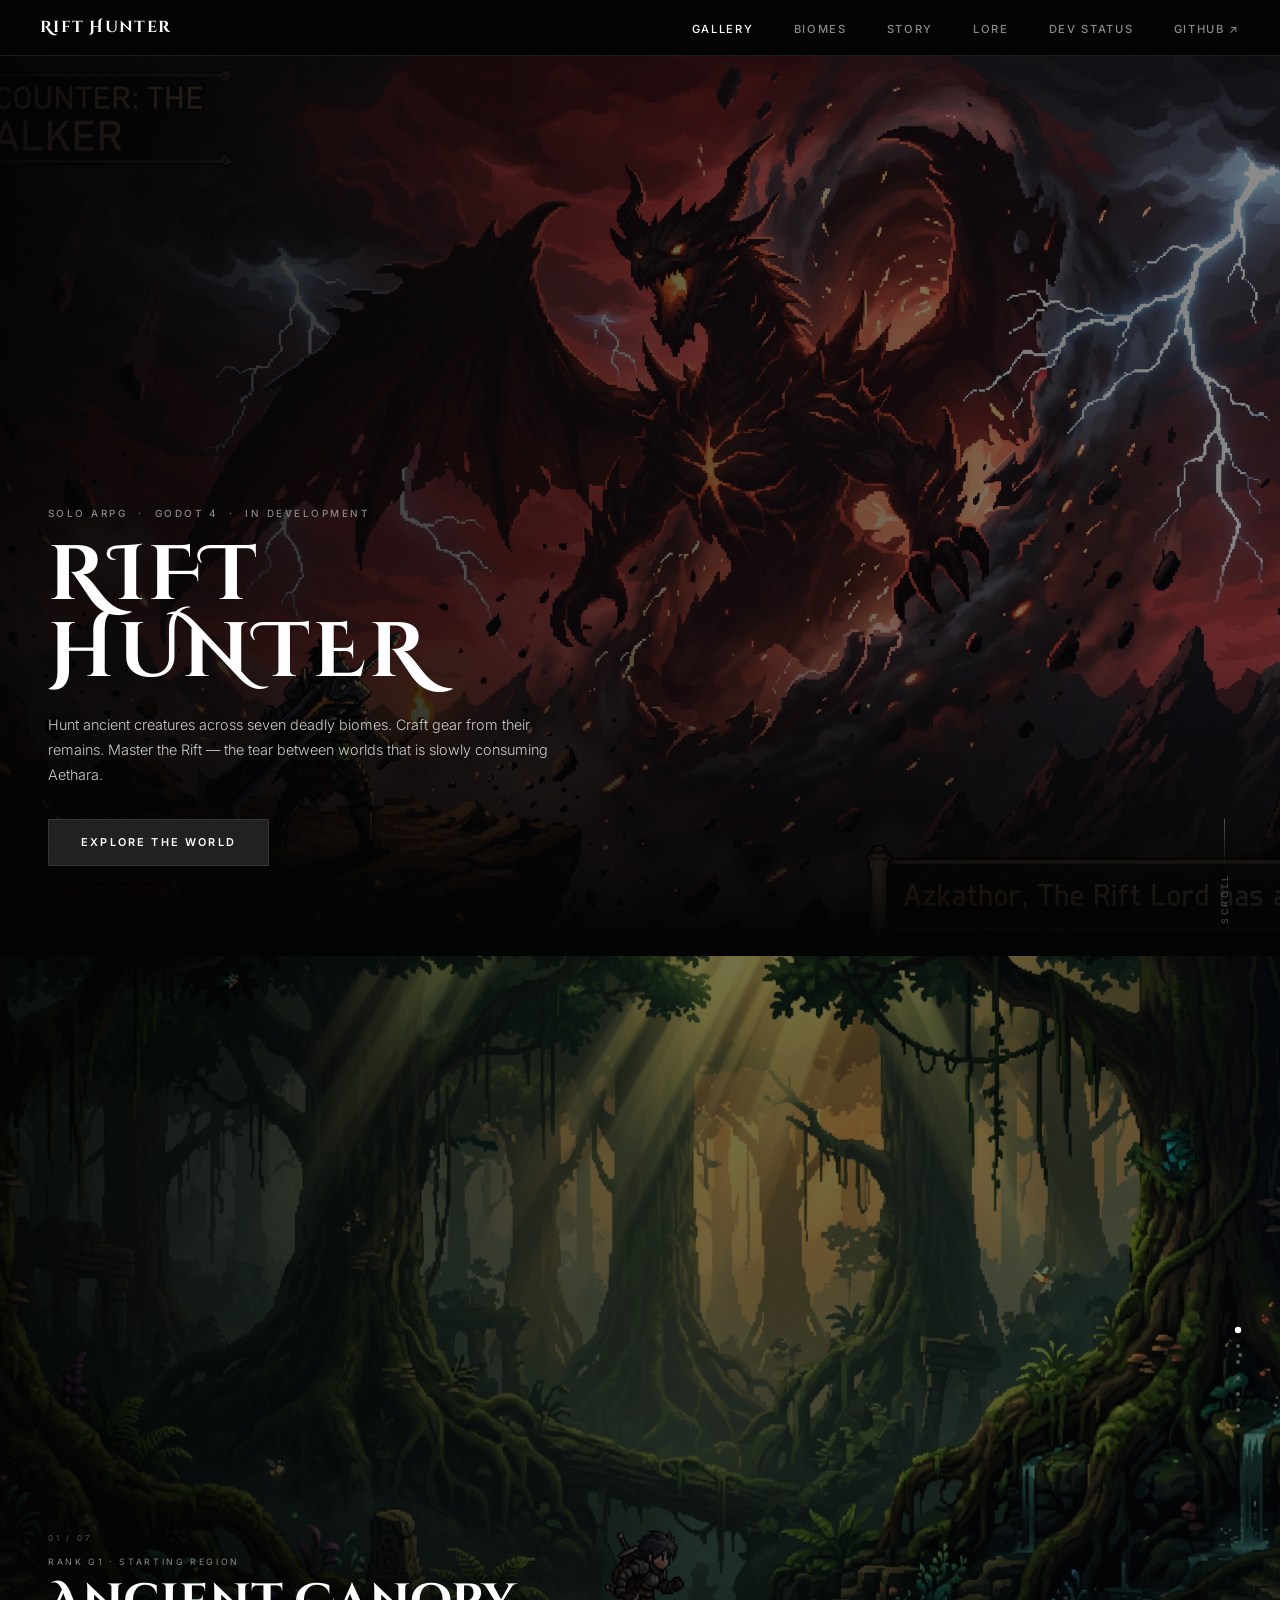
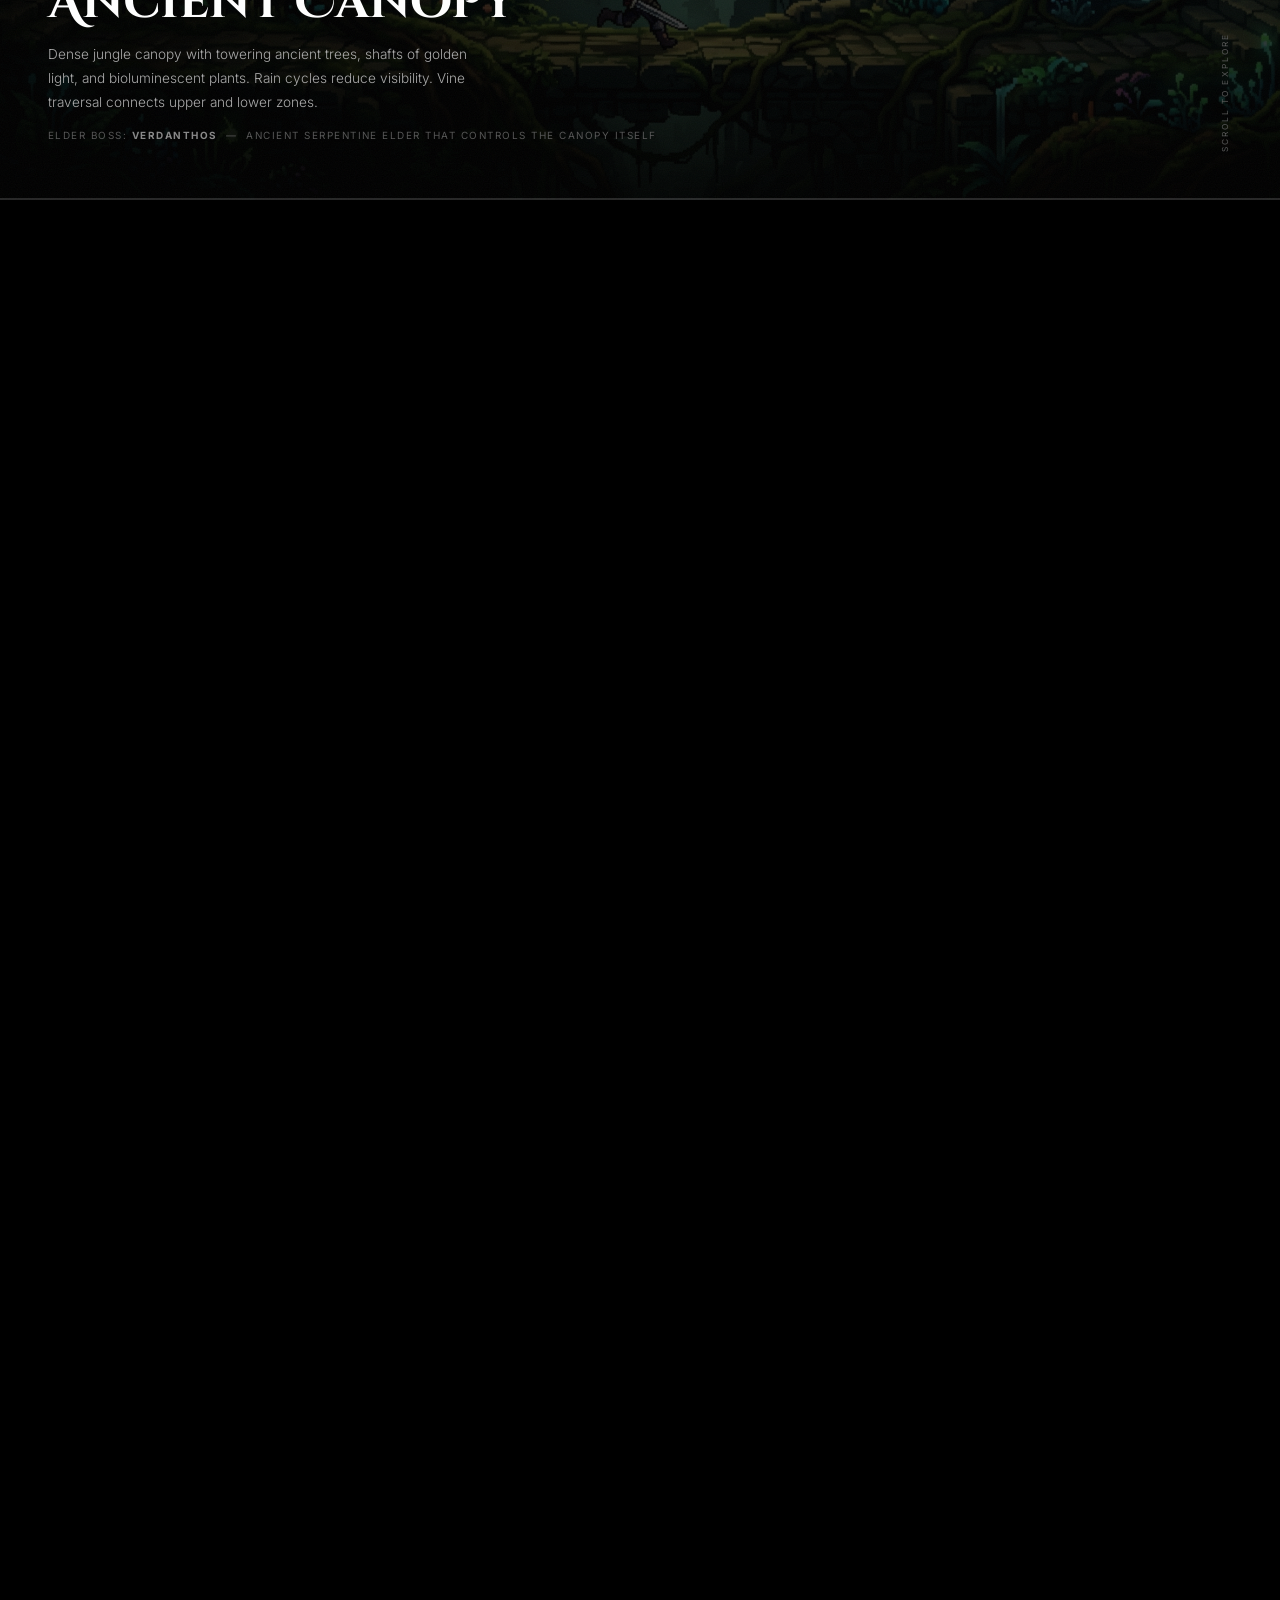
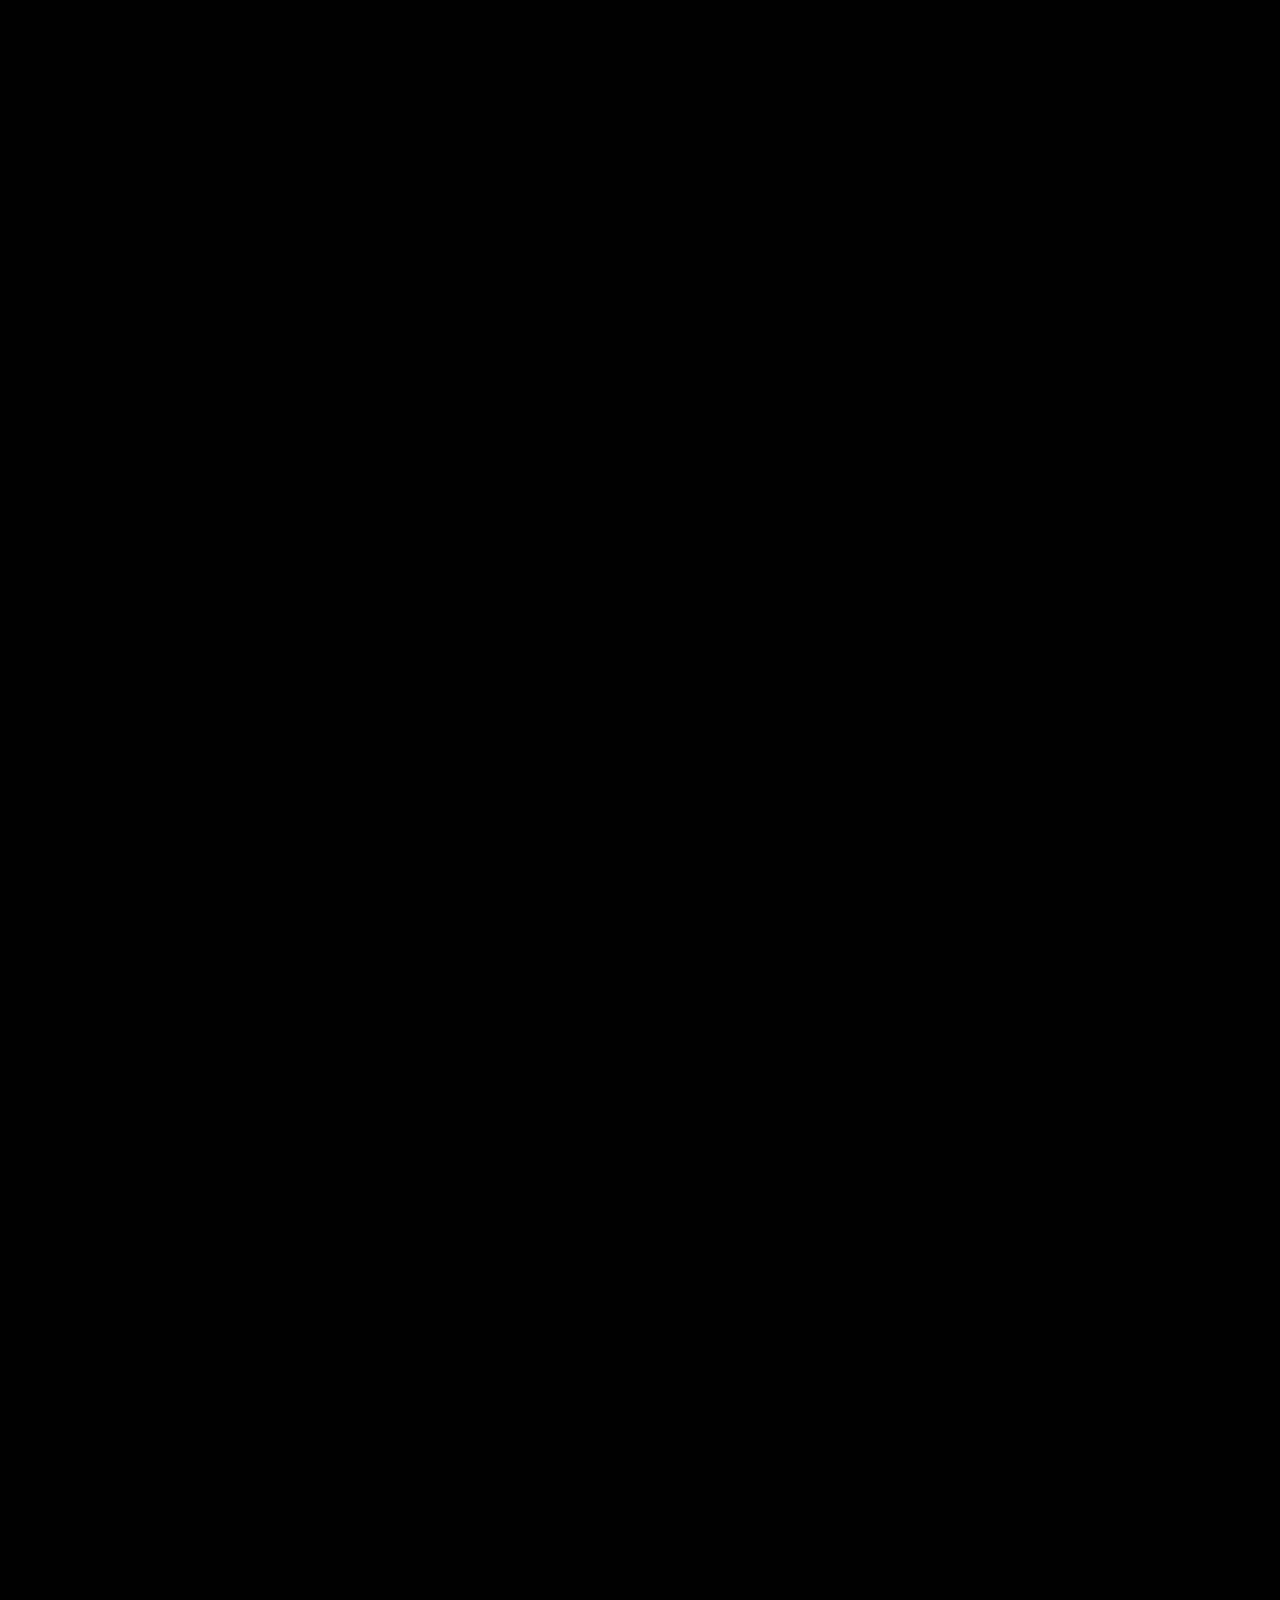
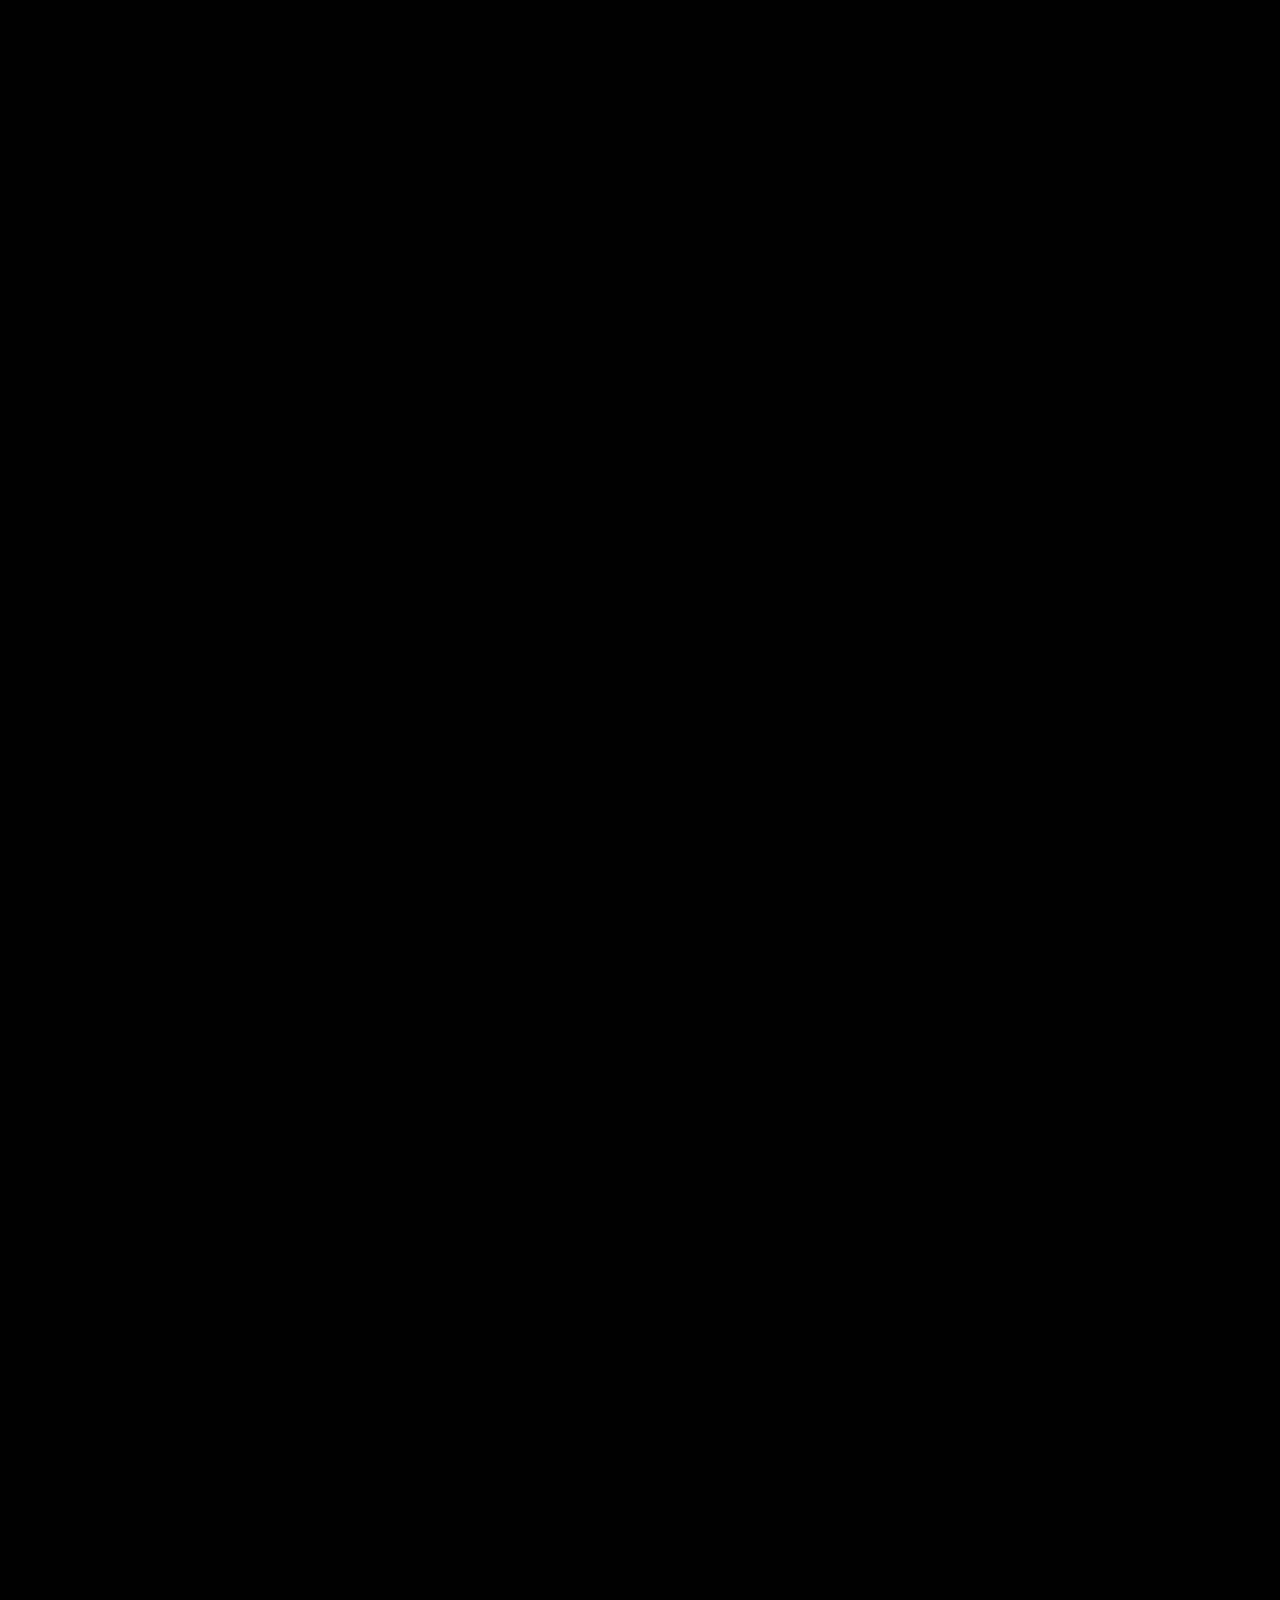
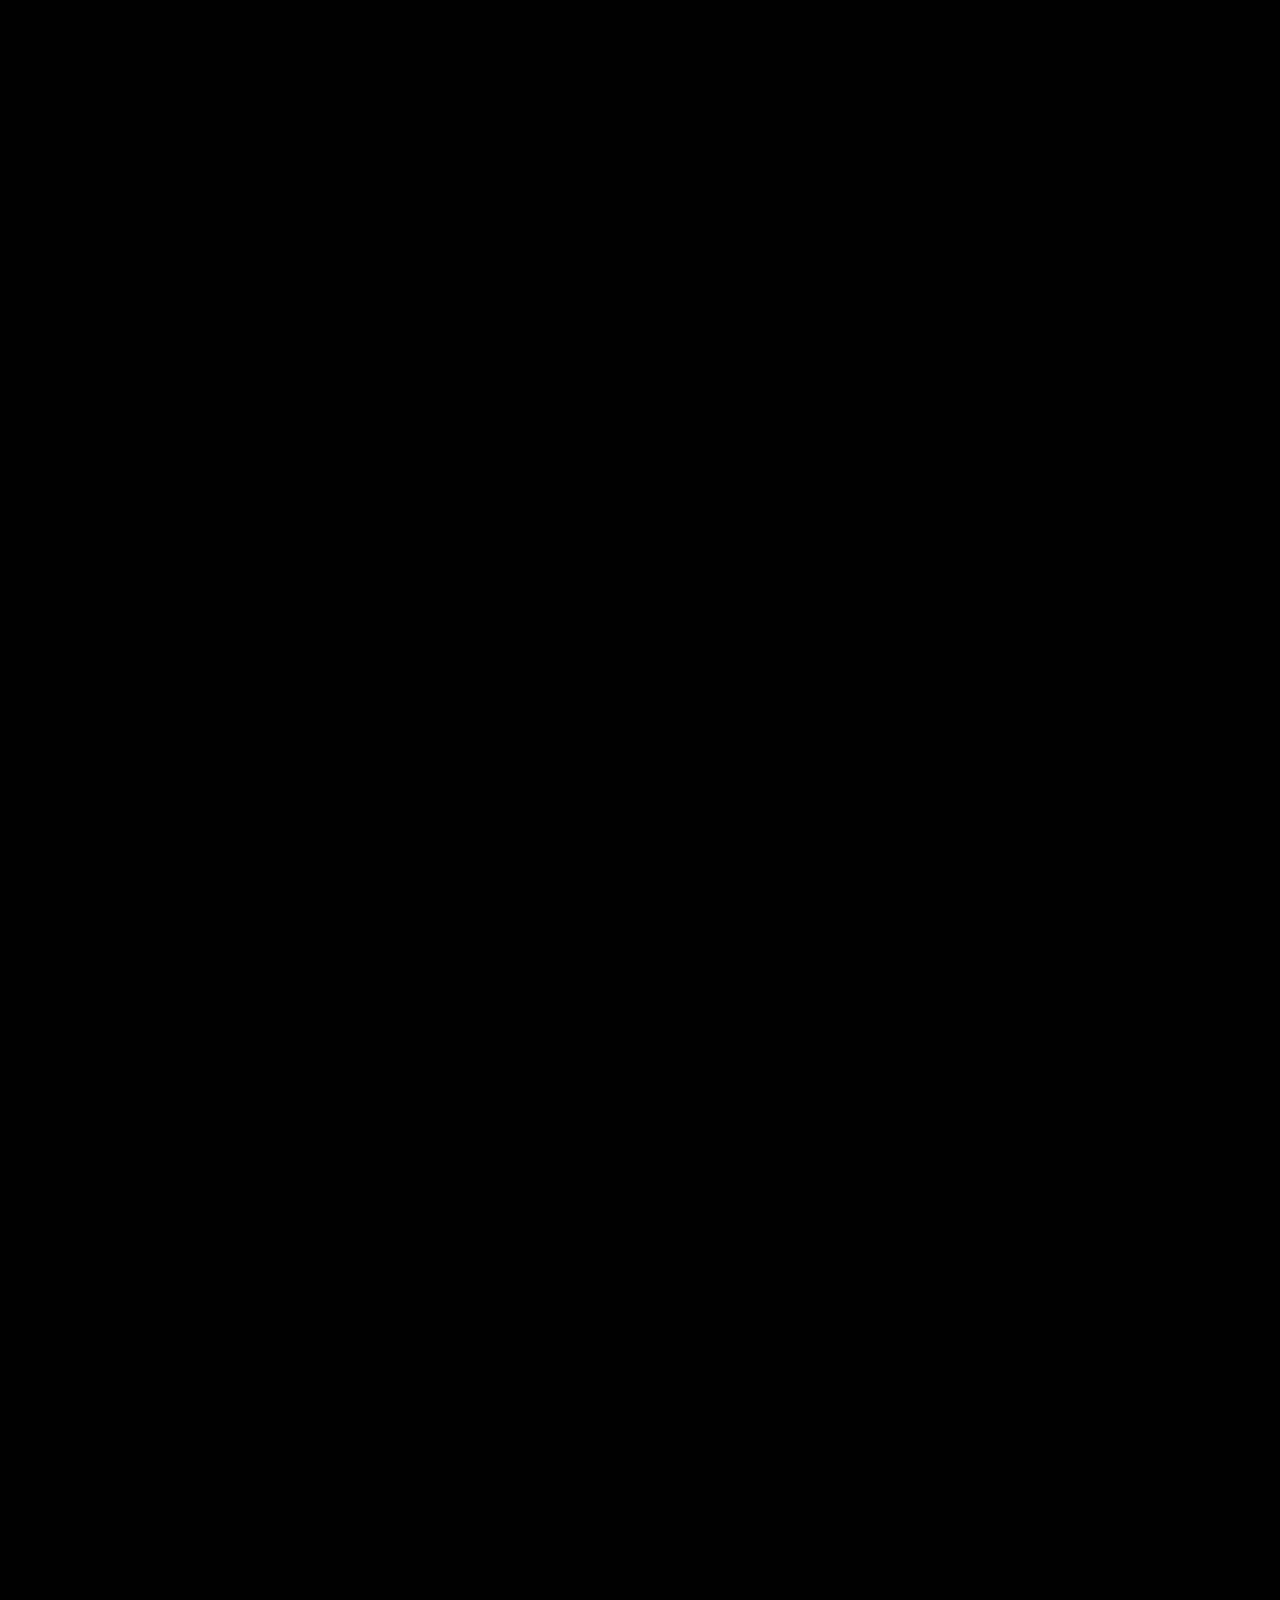
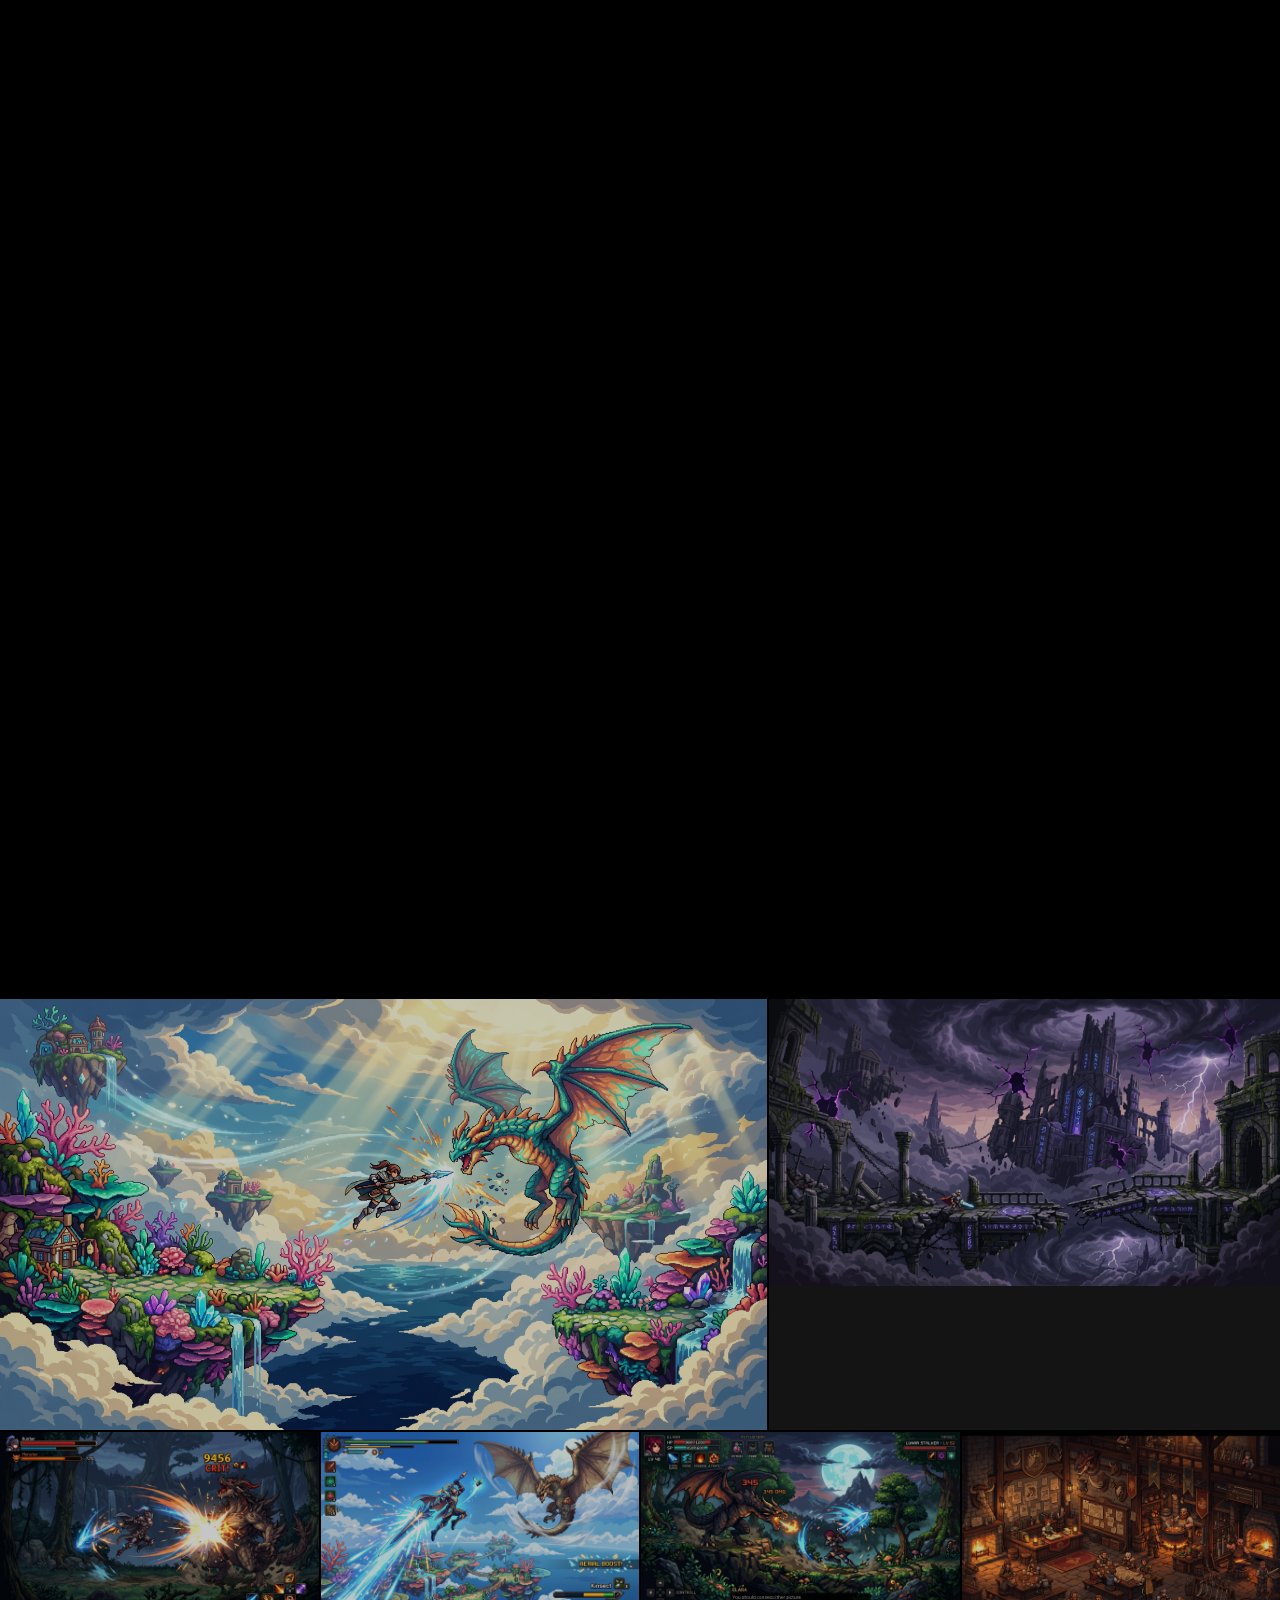
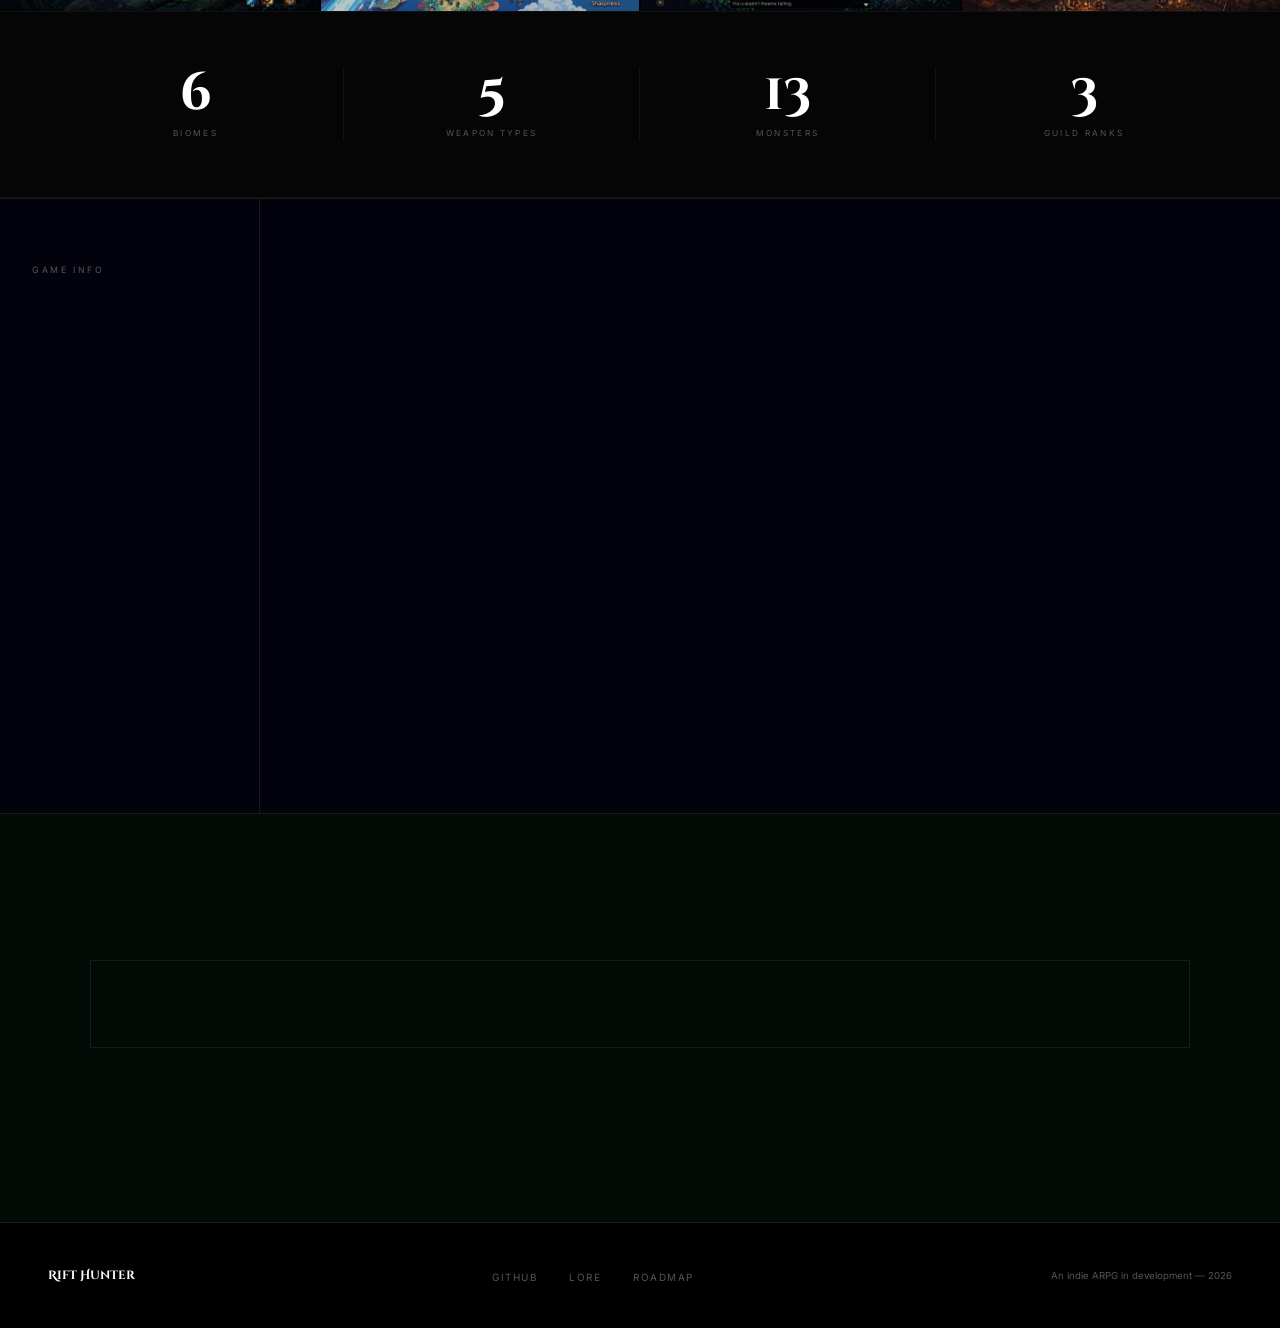
==== commit 4d1602a8: "Add lore.html page + nav link from index Styled lore page matching main site: Cinzel/Inter fonts, fi" ====
--- a/docs/index.html
+++ b/docs/index.html
@@ -778,6 +778,7 @@
     <li><a href="#screenshots">Gallery</a></li>
     <li><a href="#biomes">Biomes</a></li>
     <li><a href="#story">Story</a></li>
+    <li><a href="lore.html">Lore</a></li>
     <li><a href="#status">Dev Status</a></li>
     <li><a href="https://github.com/ravellerh/rift-hunter" target="_blank">GitHub ↗</a></li>
   </ul>
@@ -1035,7 +1036,7 @@
   <a class="footer-logo" href="#">Rift Hunter</a>
   <ul class="footer-links">
     <li><a href="https://github.com/ravellerh/rift-hunter" target="_blank">GitHub</a></li>
-    <li><a href="https://github.com/ravellerh/rift-hunter/blob/main/LORE.md" target="_blank">Lore</a></li>
+    <li><a href="lore.html">Lore</a></li>
     <li><a href="https://github.com/ravellerh/rift-hunter/blob/main/ROADMAP.md" target="_blank">Roadmap</a></li>
   </ul>
   <span class="footer-copy">An indie ARPG in development — 2026</span>
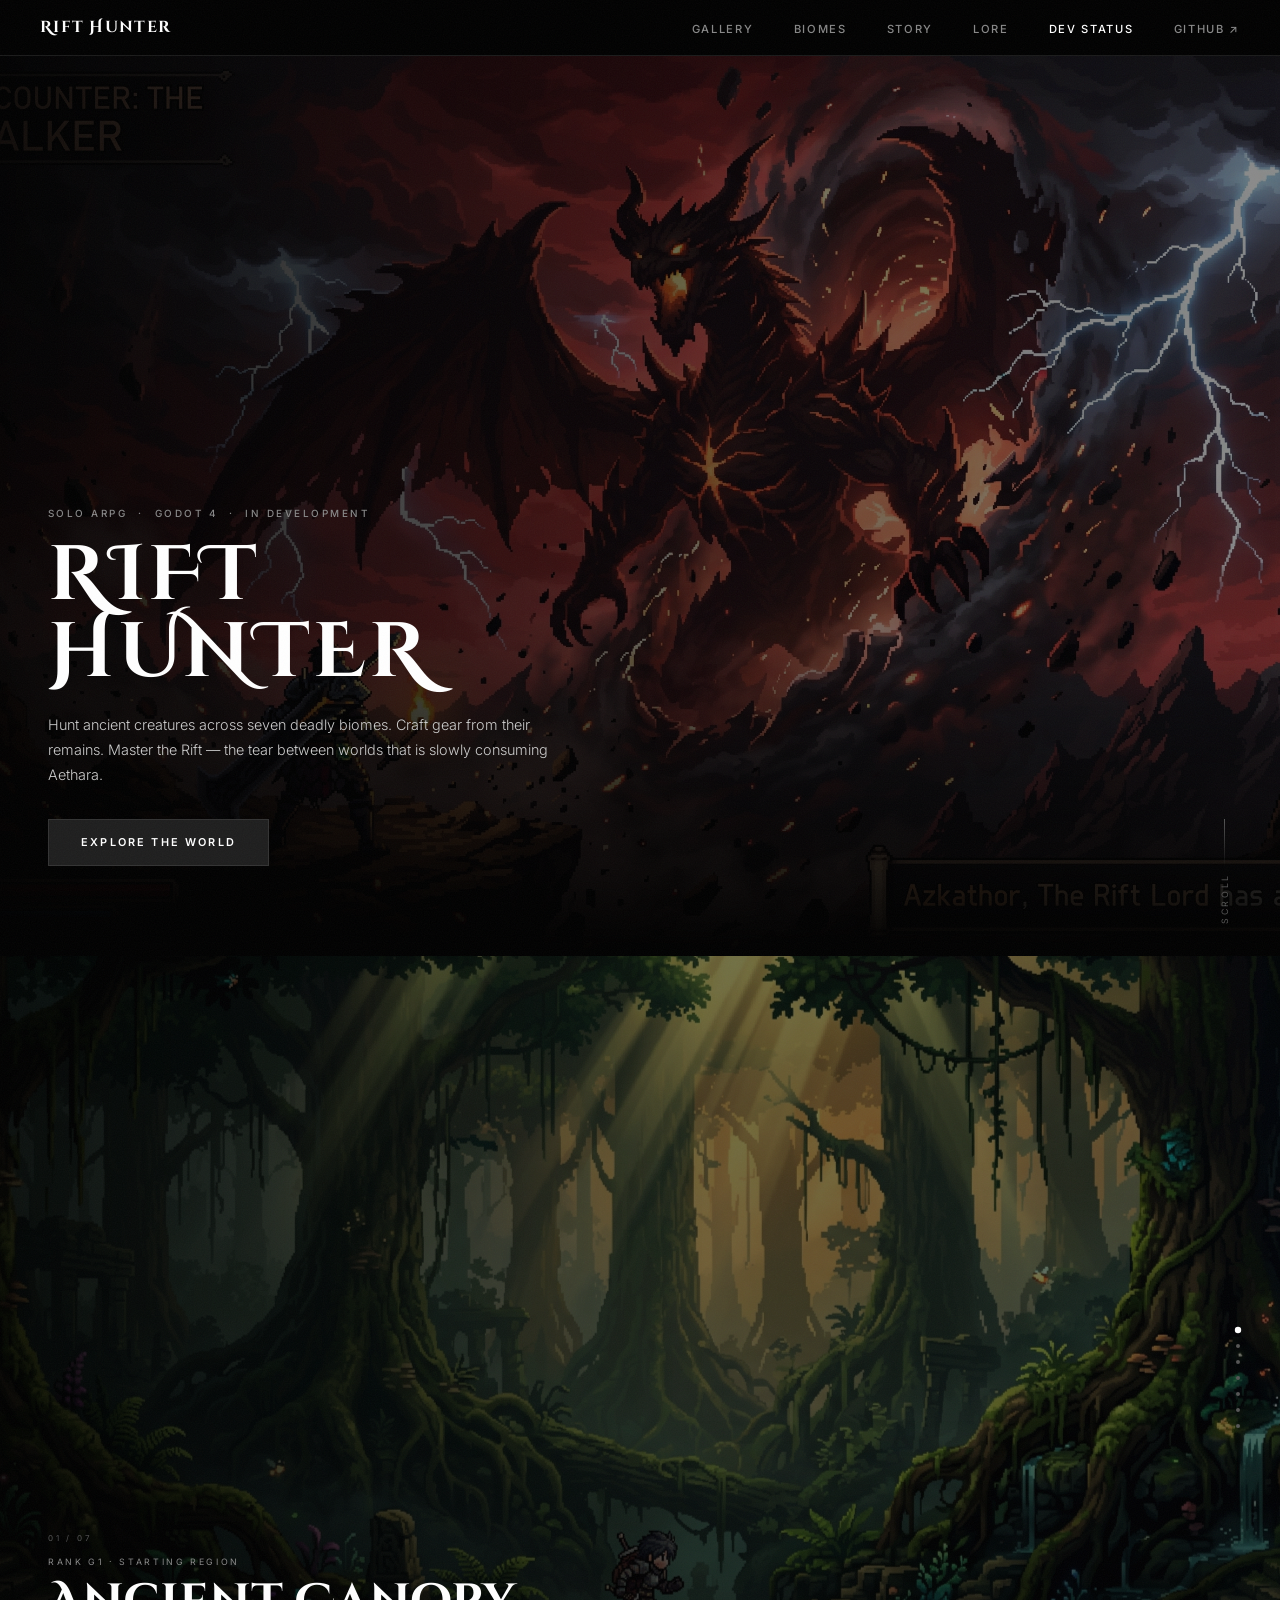
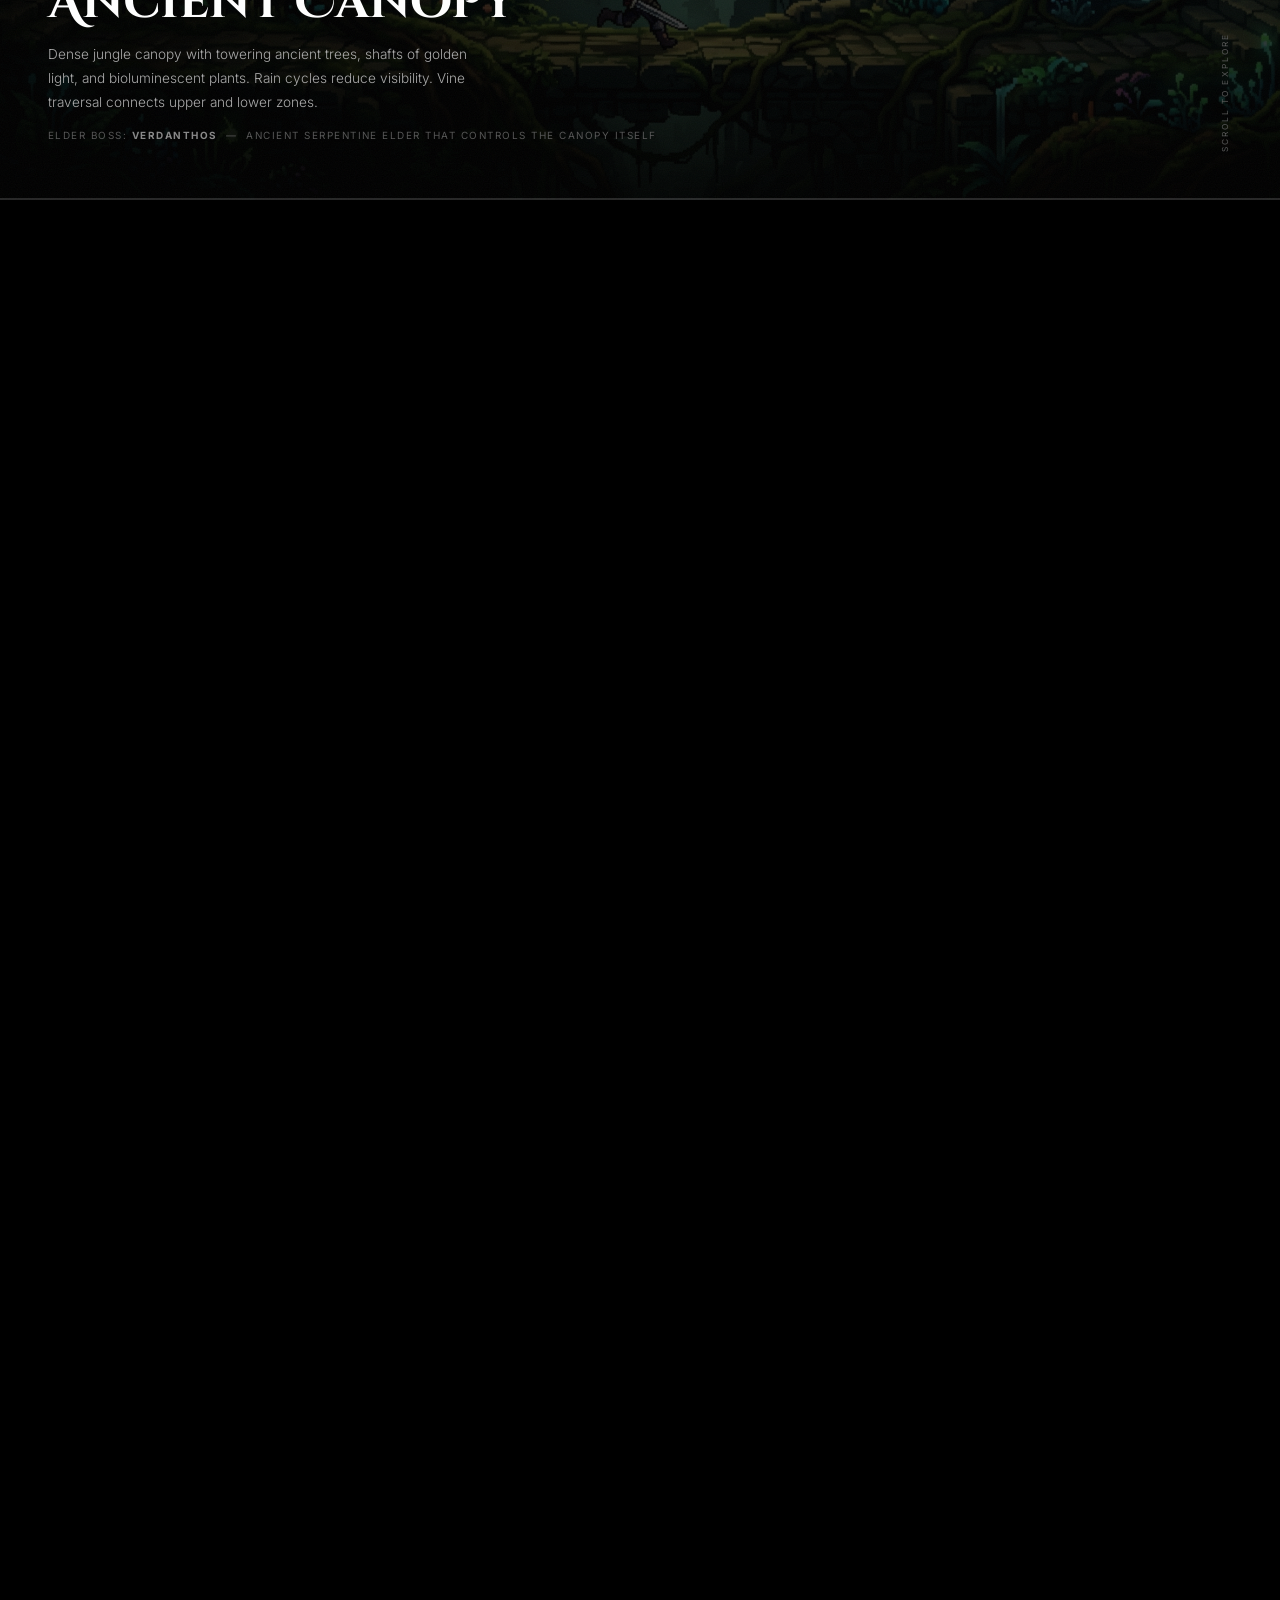
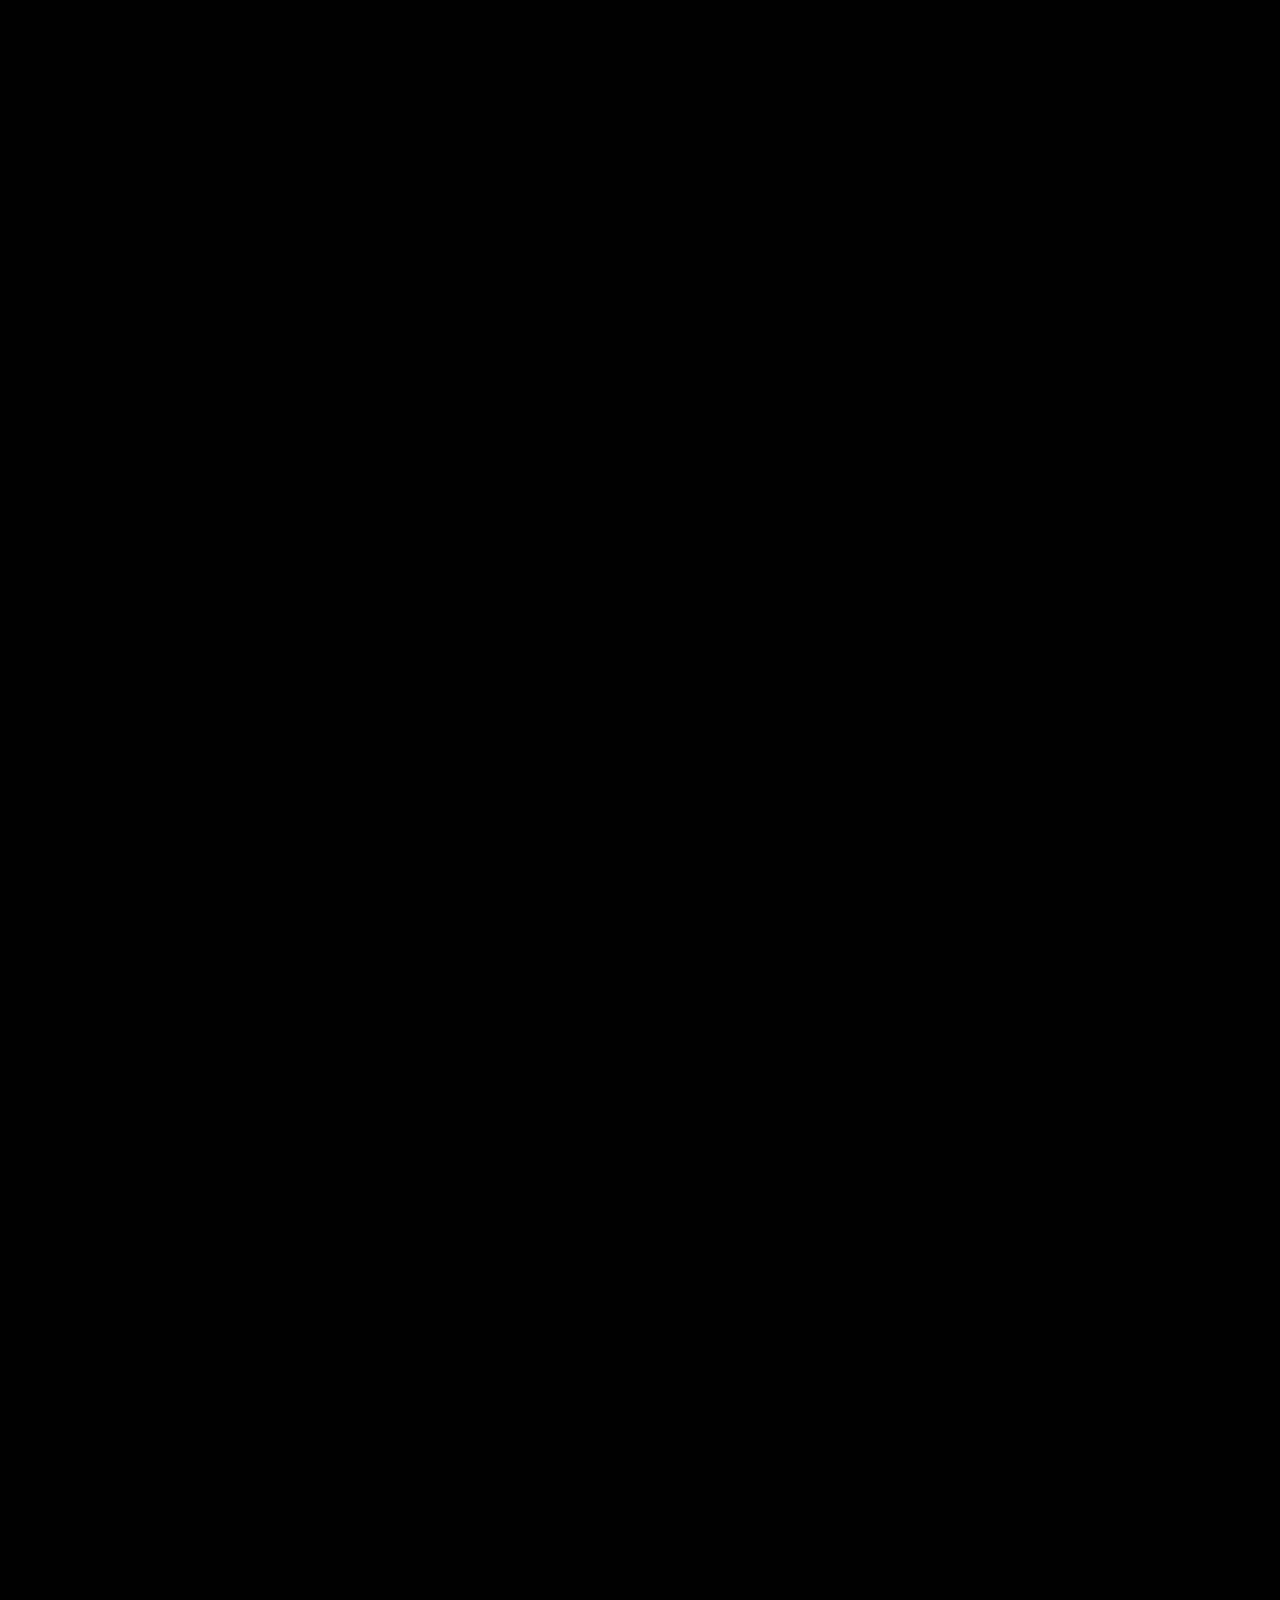
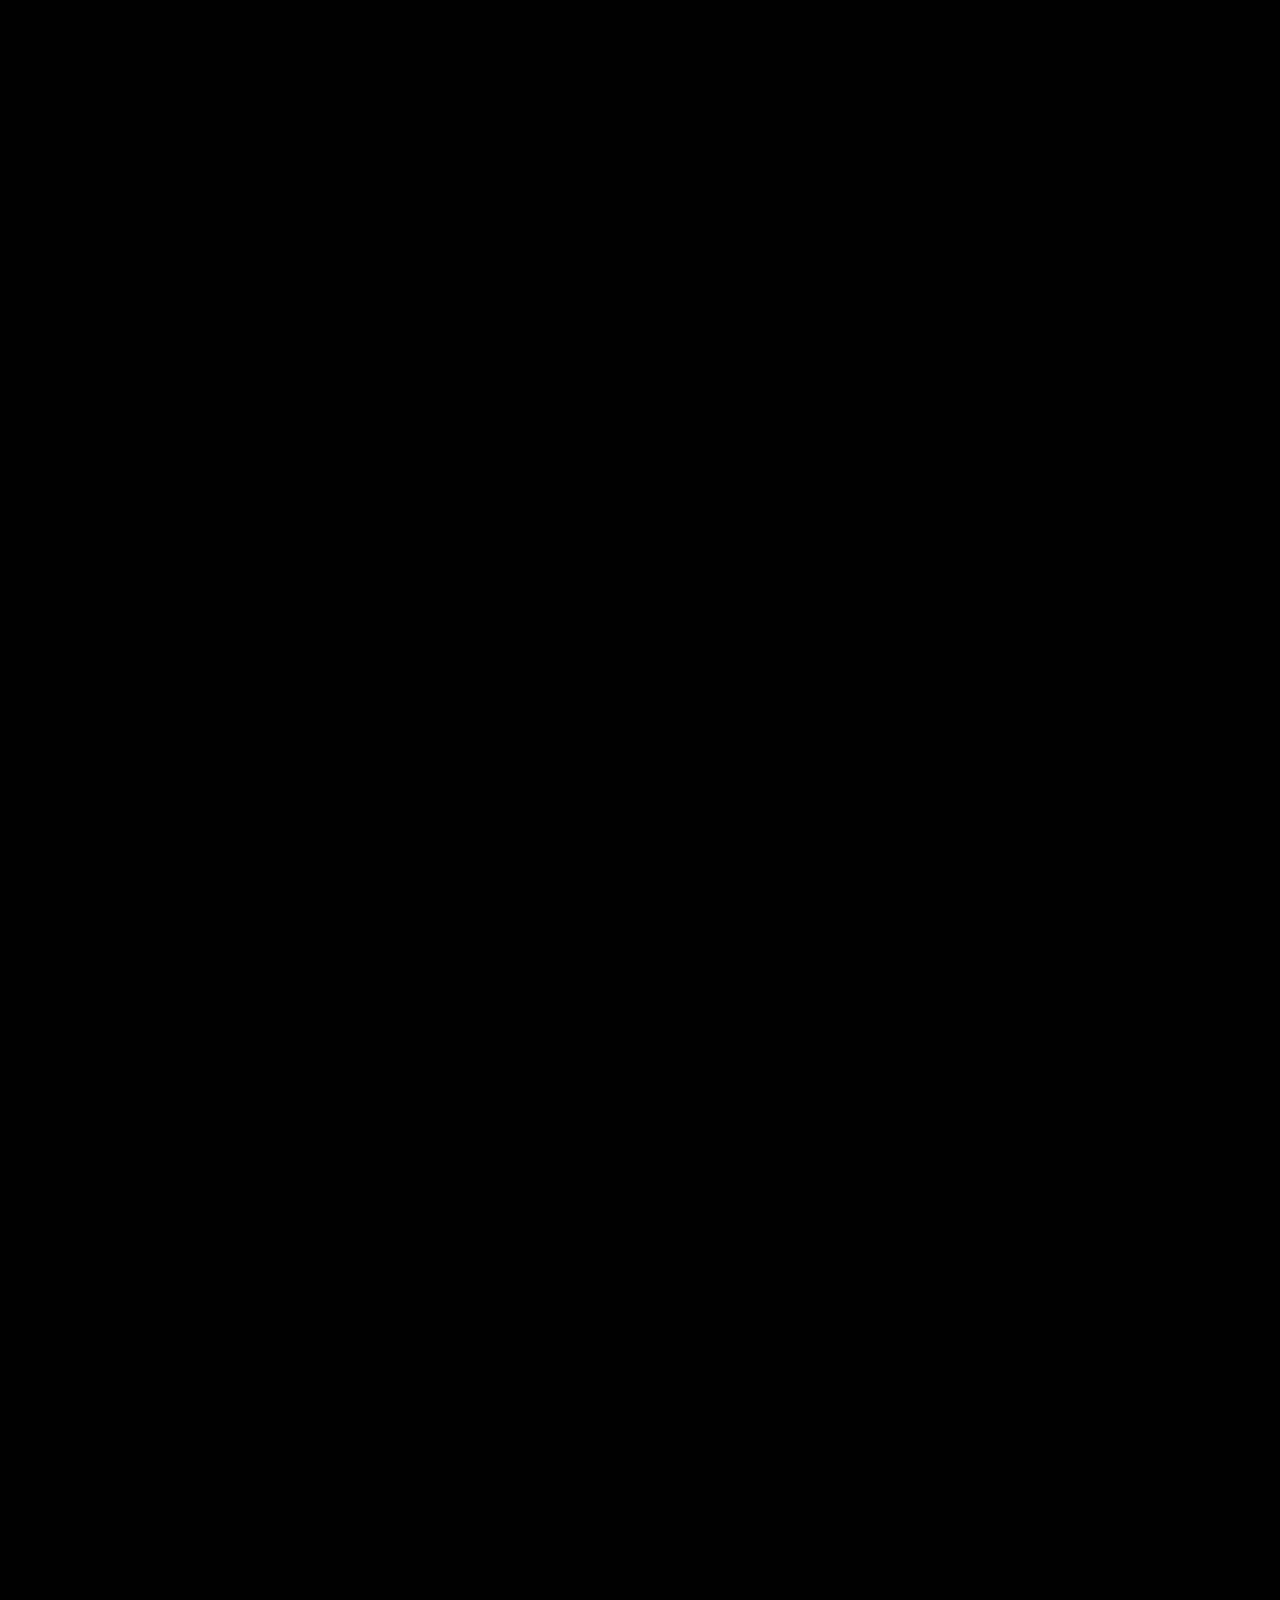
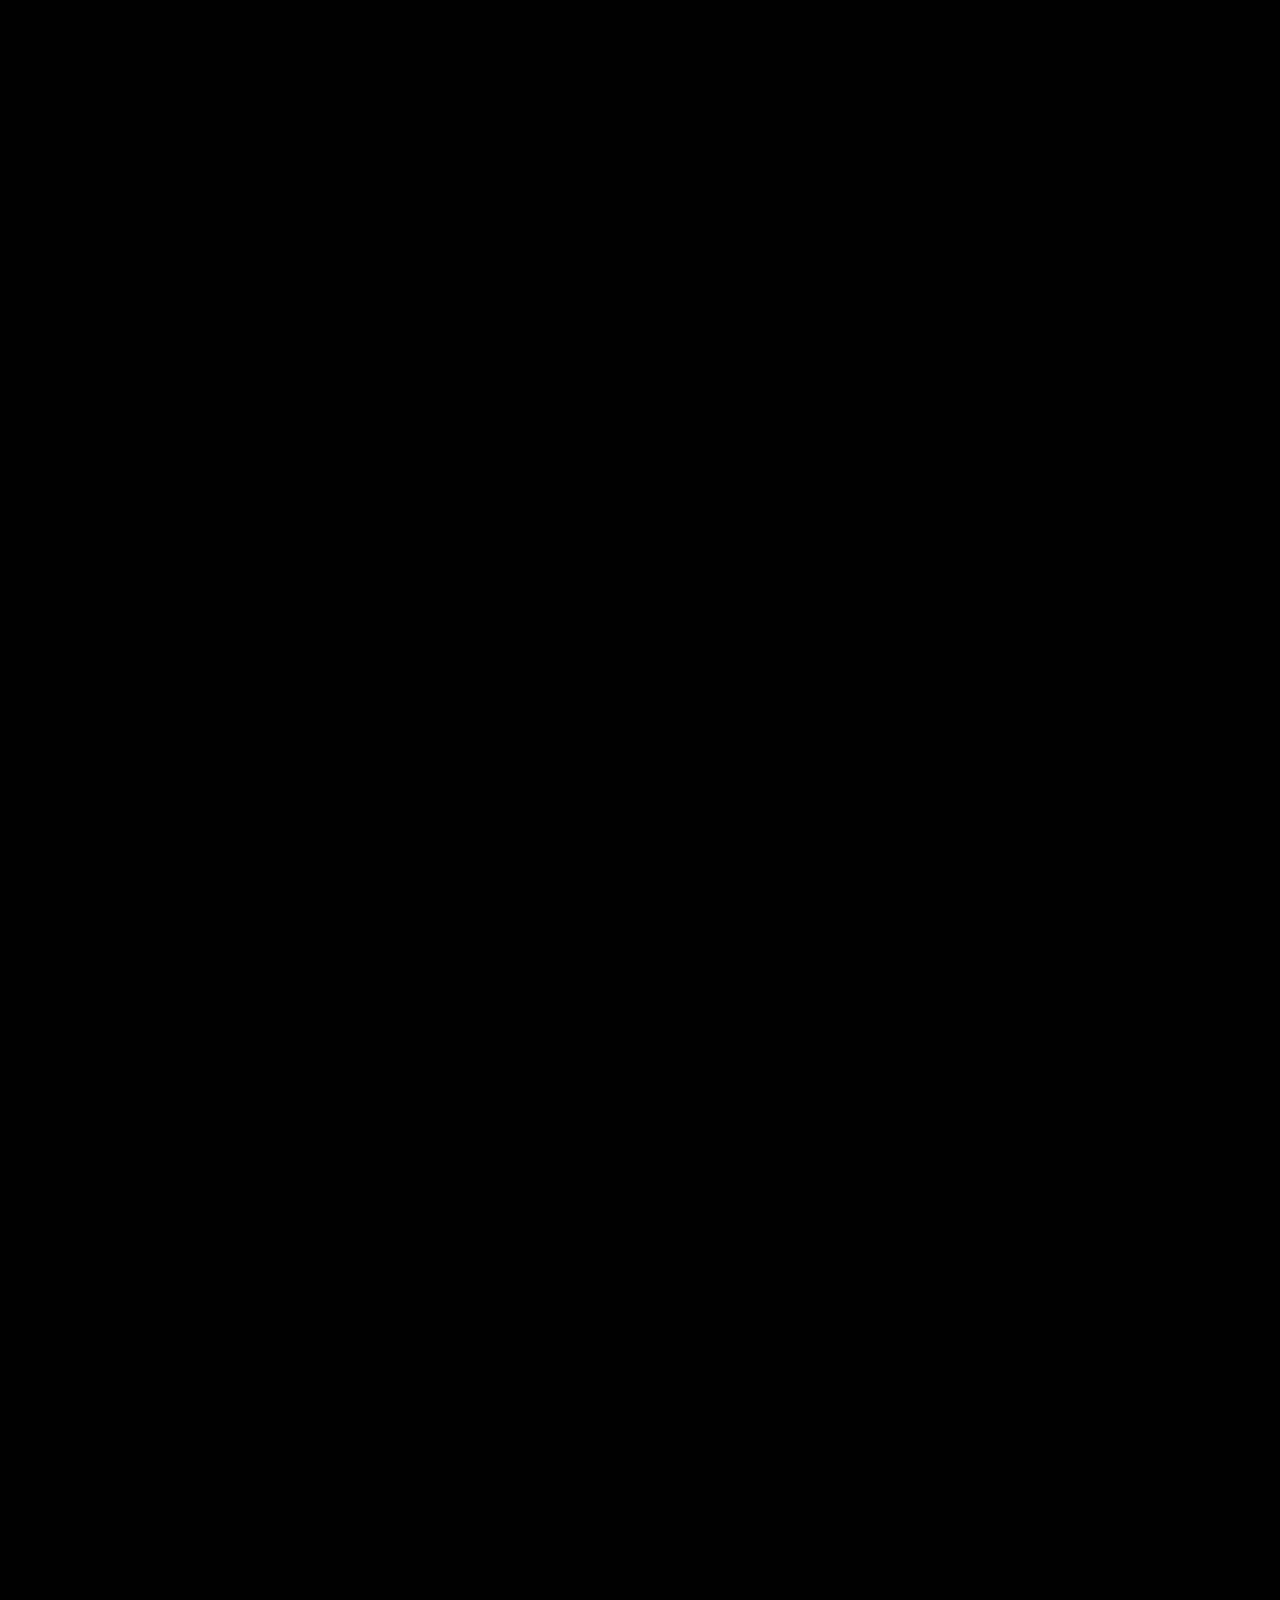
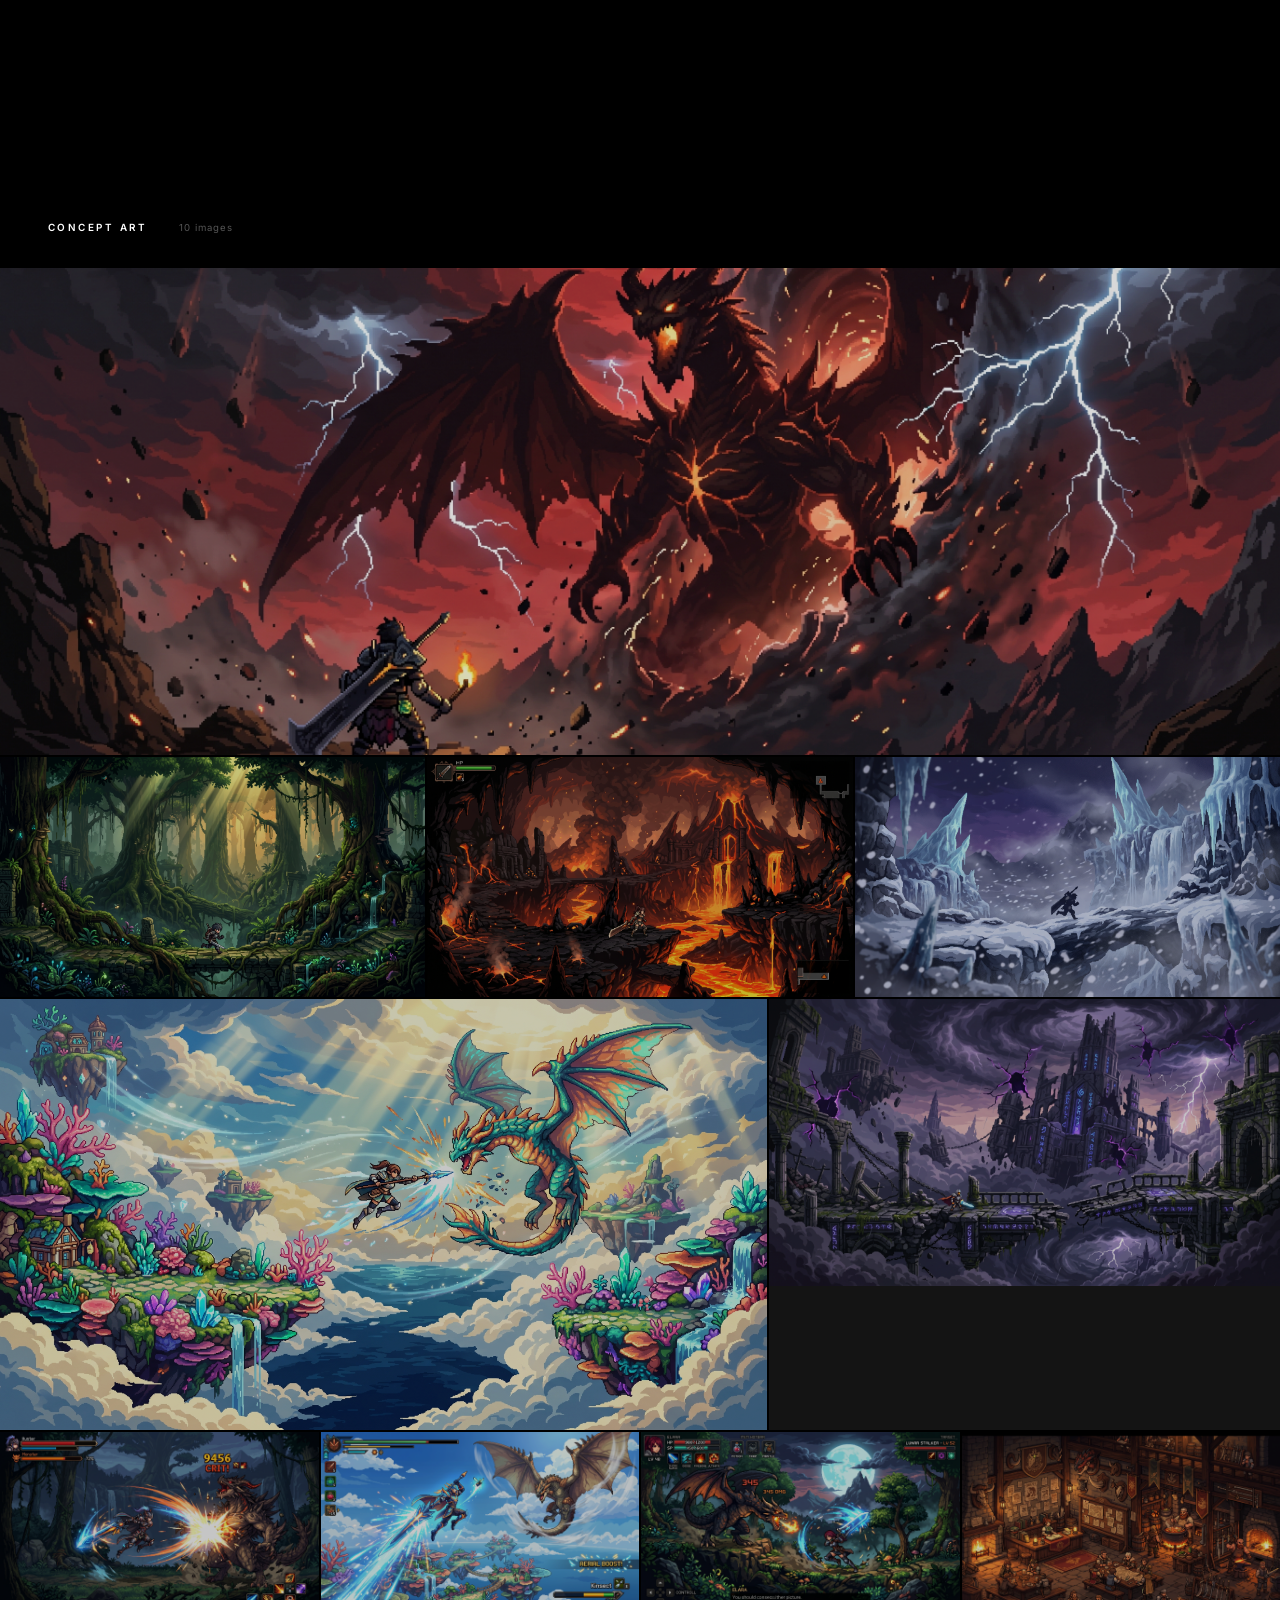
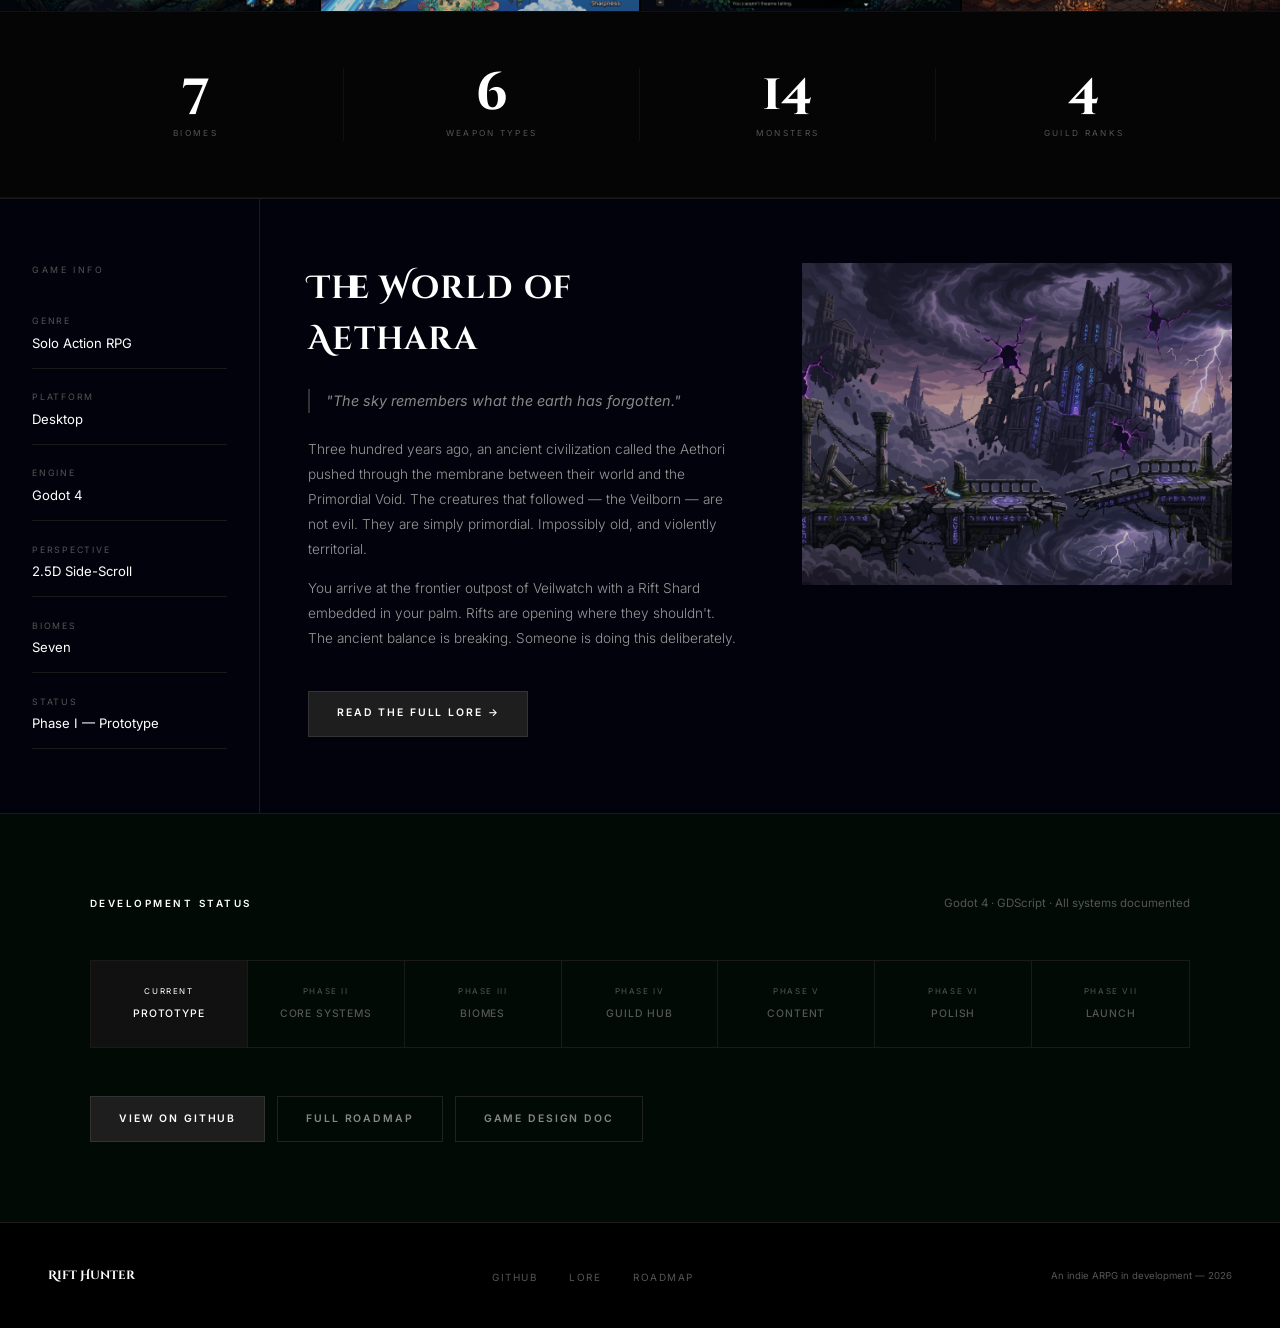
==== commit 5c3826a3: "Fix Read the Lore button: link to lore.html instead of LORE.md https://claude.ai/code/session_01Gtru" ====
--- a/docs/index.html
+++ b/docs/index.html
@@ -978,7 +978,7 @@
       <p class="story-text">Three hundred years ago, an ancient civilization called the Aethori pushed through the membrane between their world and the Primordial Void. The creatures that followed — the Veilborn — are not evil. They are simply primordial. Impossibly old, and violently territorial.</p>
       <p class="story-text">You arrive at the frontier outpost of Veilwatch with a Rift Shard embedded in your palm. Rifts are opening where they shouldn't. The ancient balance is breaking. Someone is doing this deliberately.</p>
       <br>
-      <a class="btn btn-fill" href="https://github.com/ravellerh/rift-hunter/blob/main/LORE.md" target="_blank">Read the Full Lore ↗</a>
+      <a class="btn btn-fill" href="lore.html">Read the Full Lore →</a>
     </div>
     <div class="story-img-block" data-r="right" data-d="2">
       <img src="assets/screenshots/sky-ruins.jpg" alt="Elder Sky Ruins">
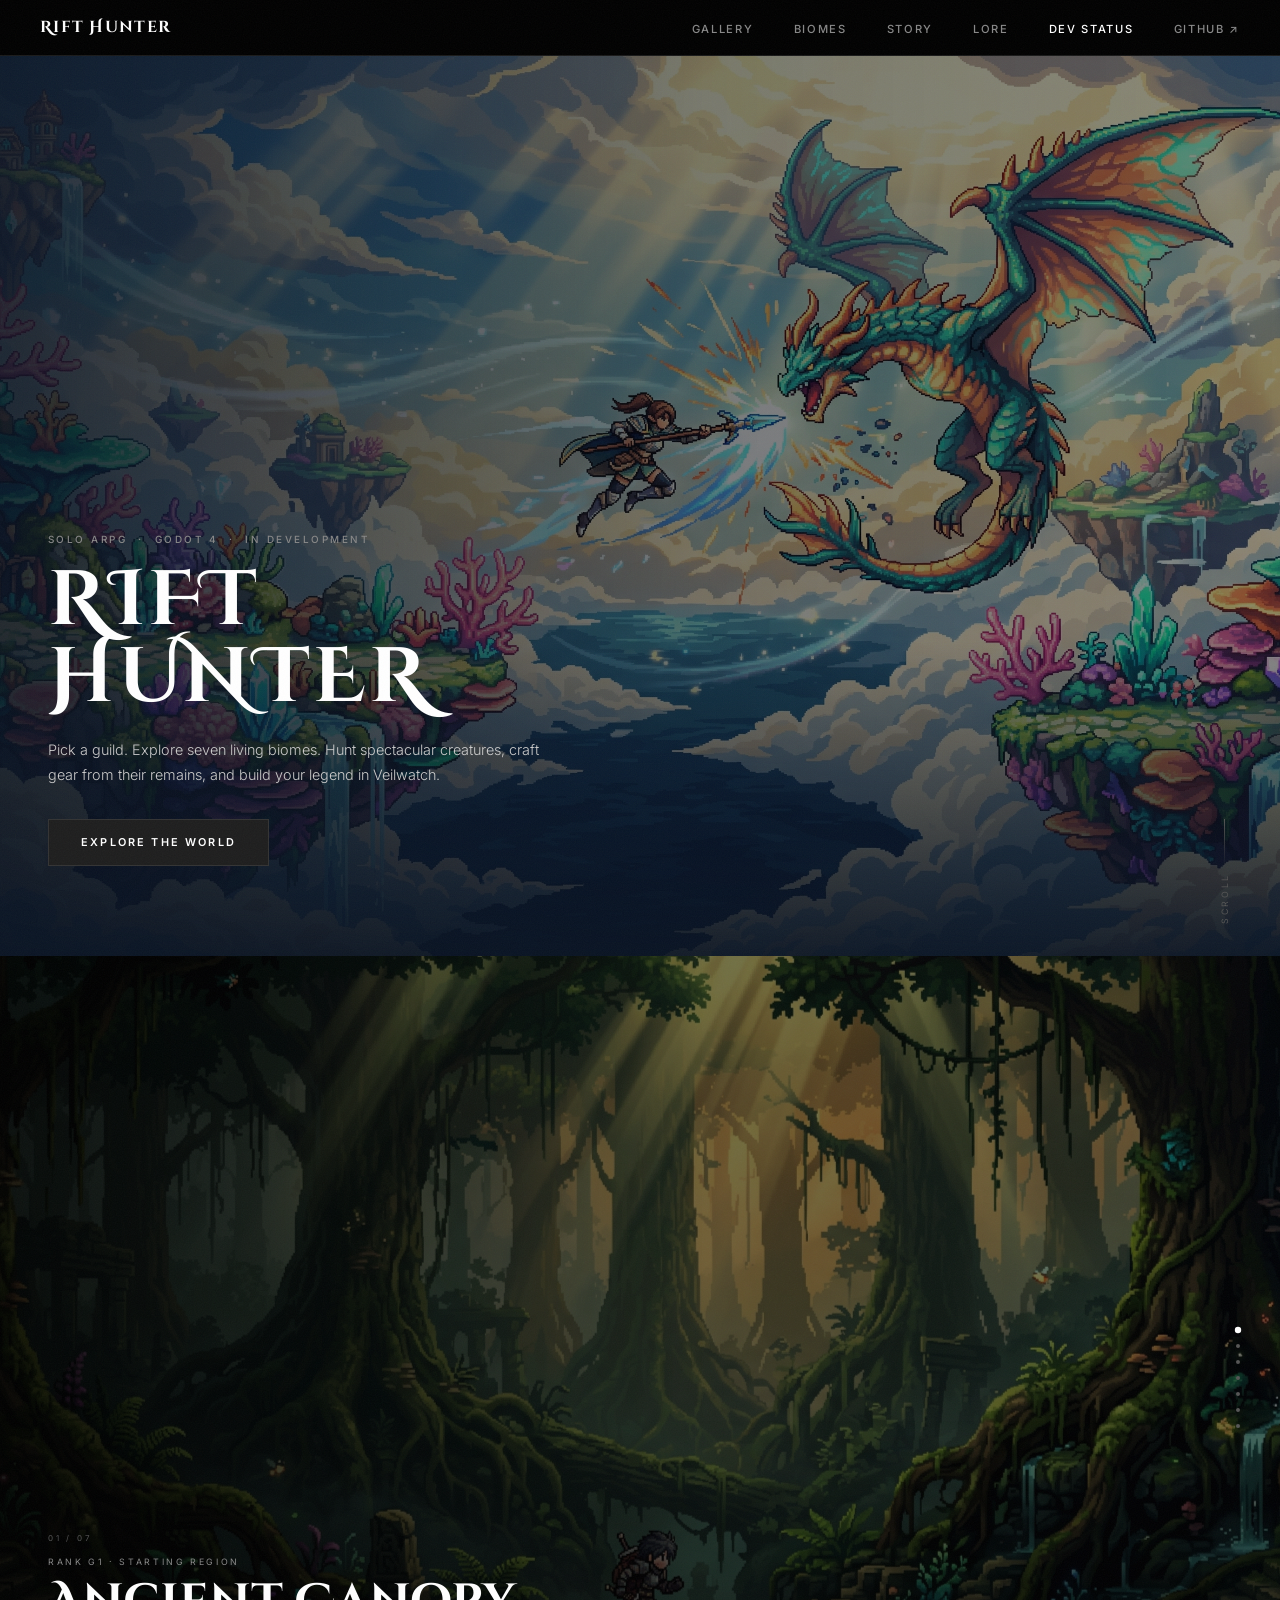
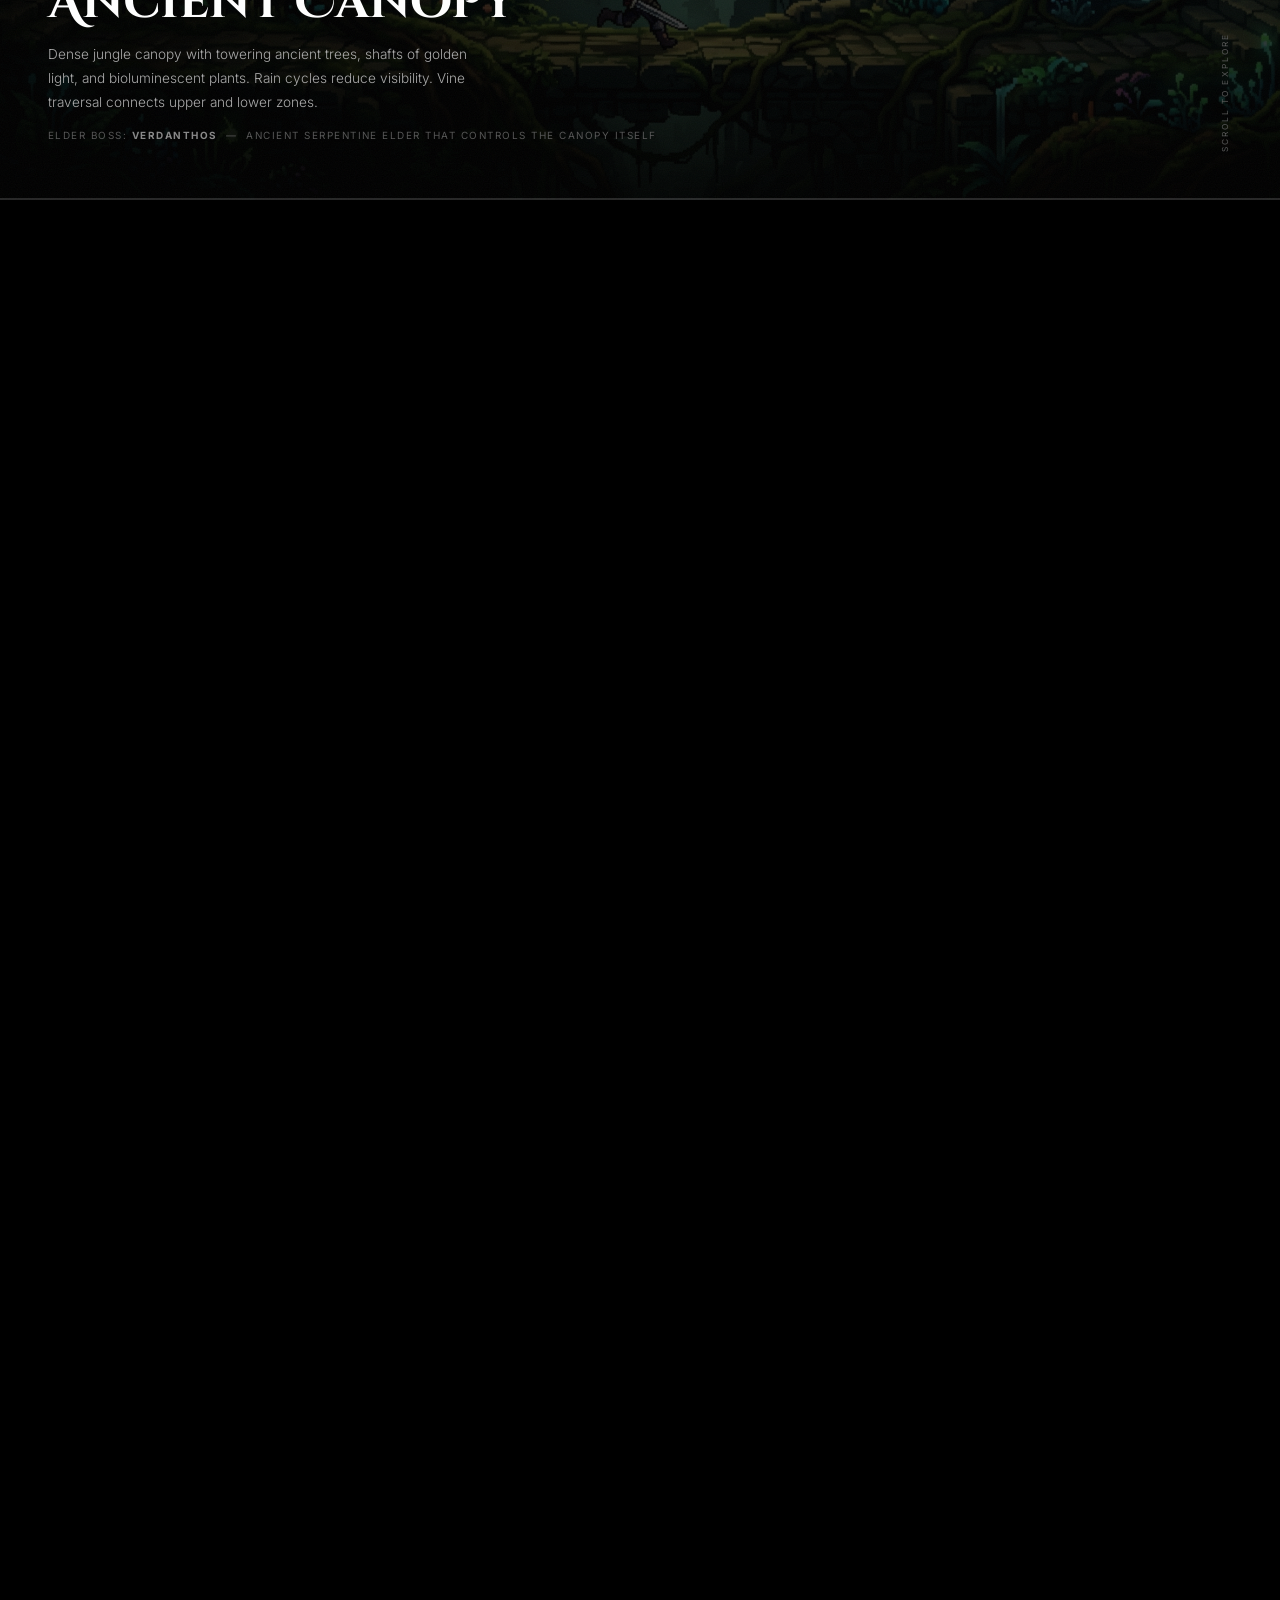
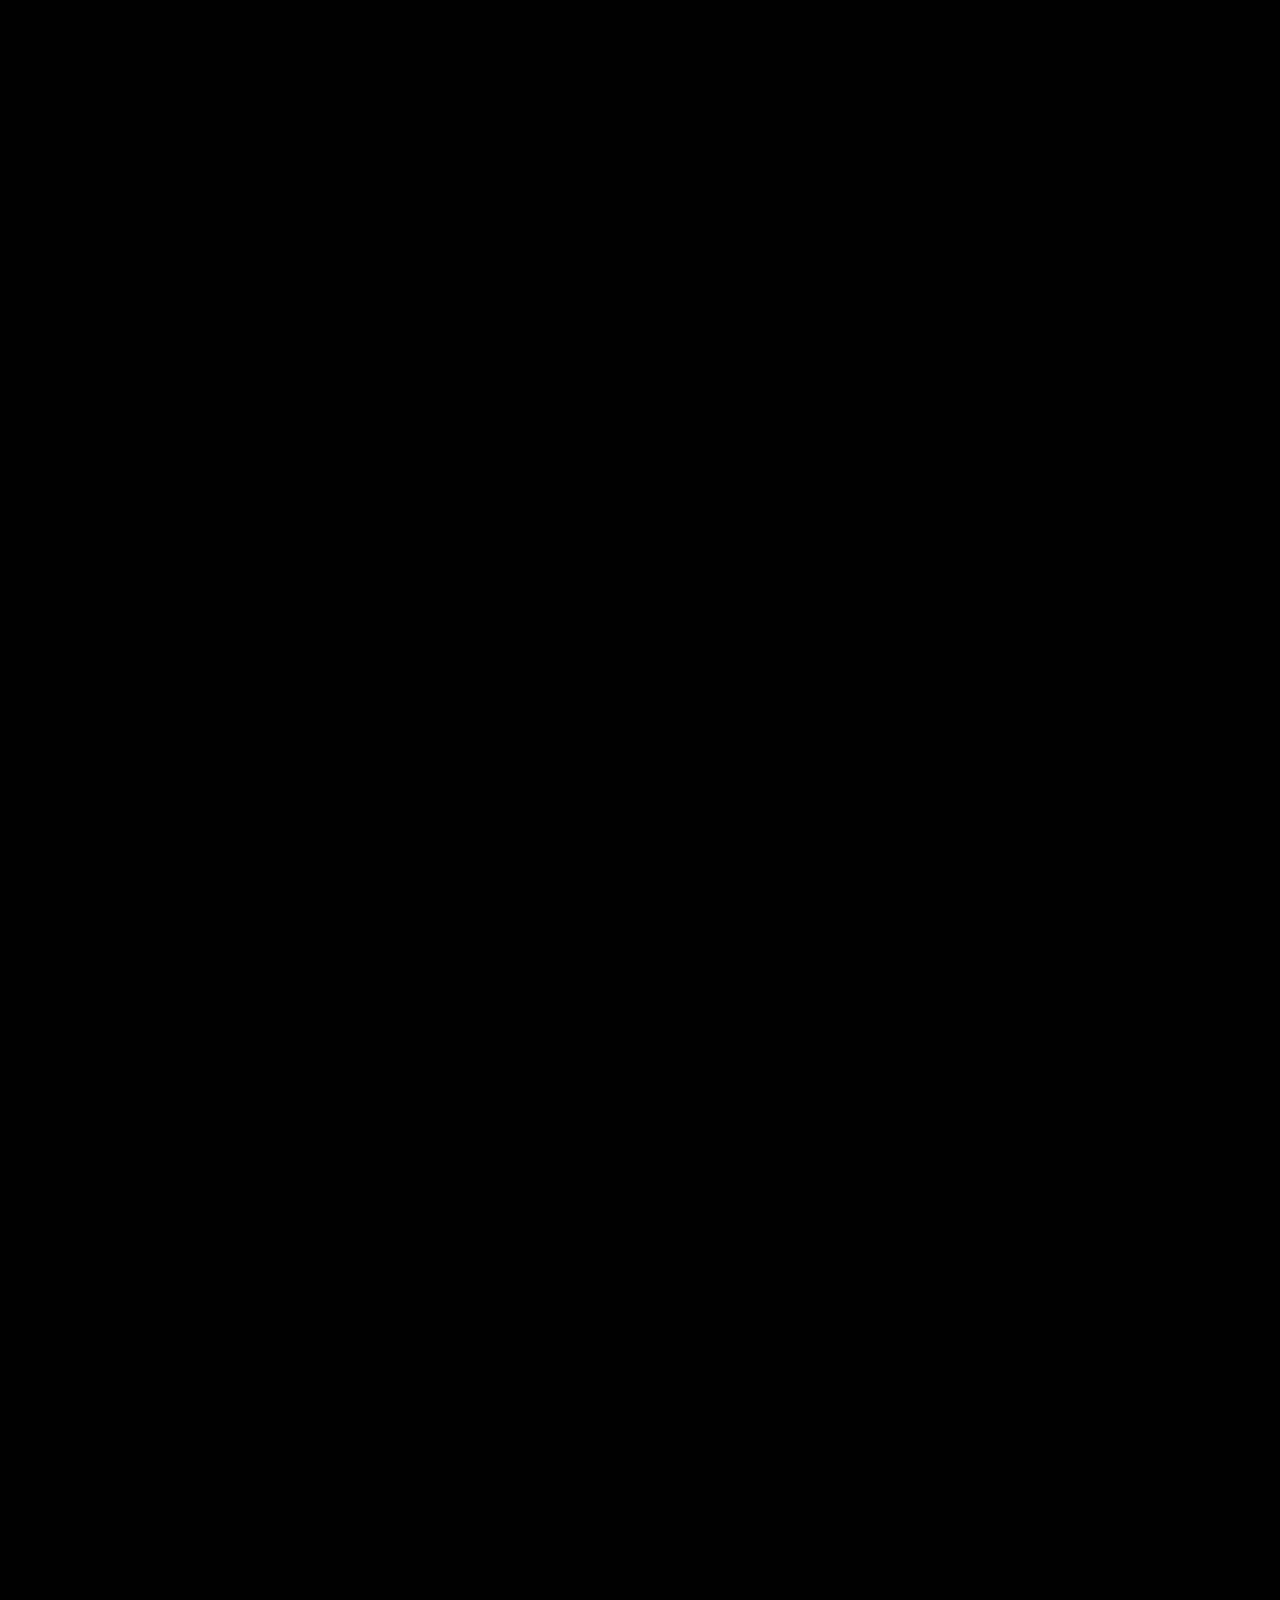
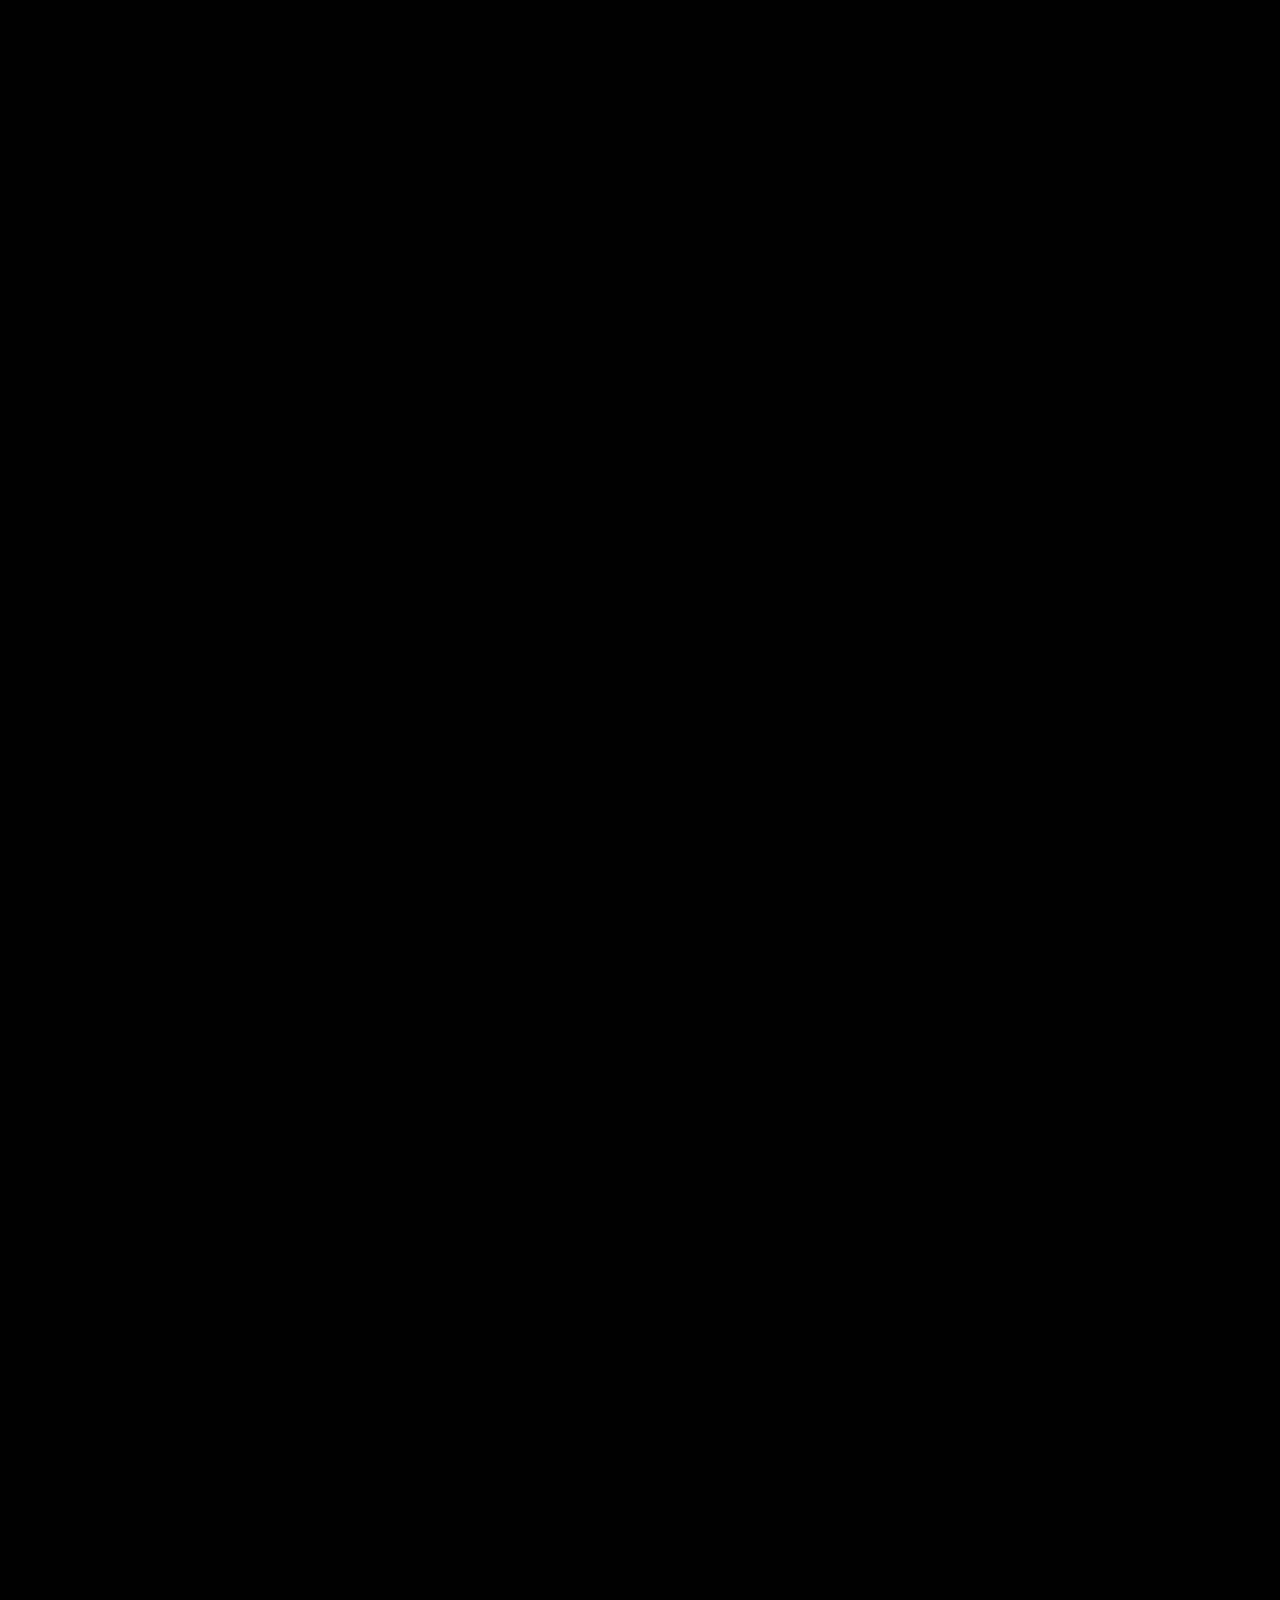
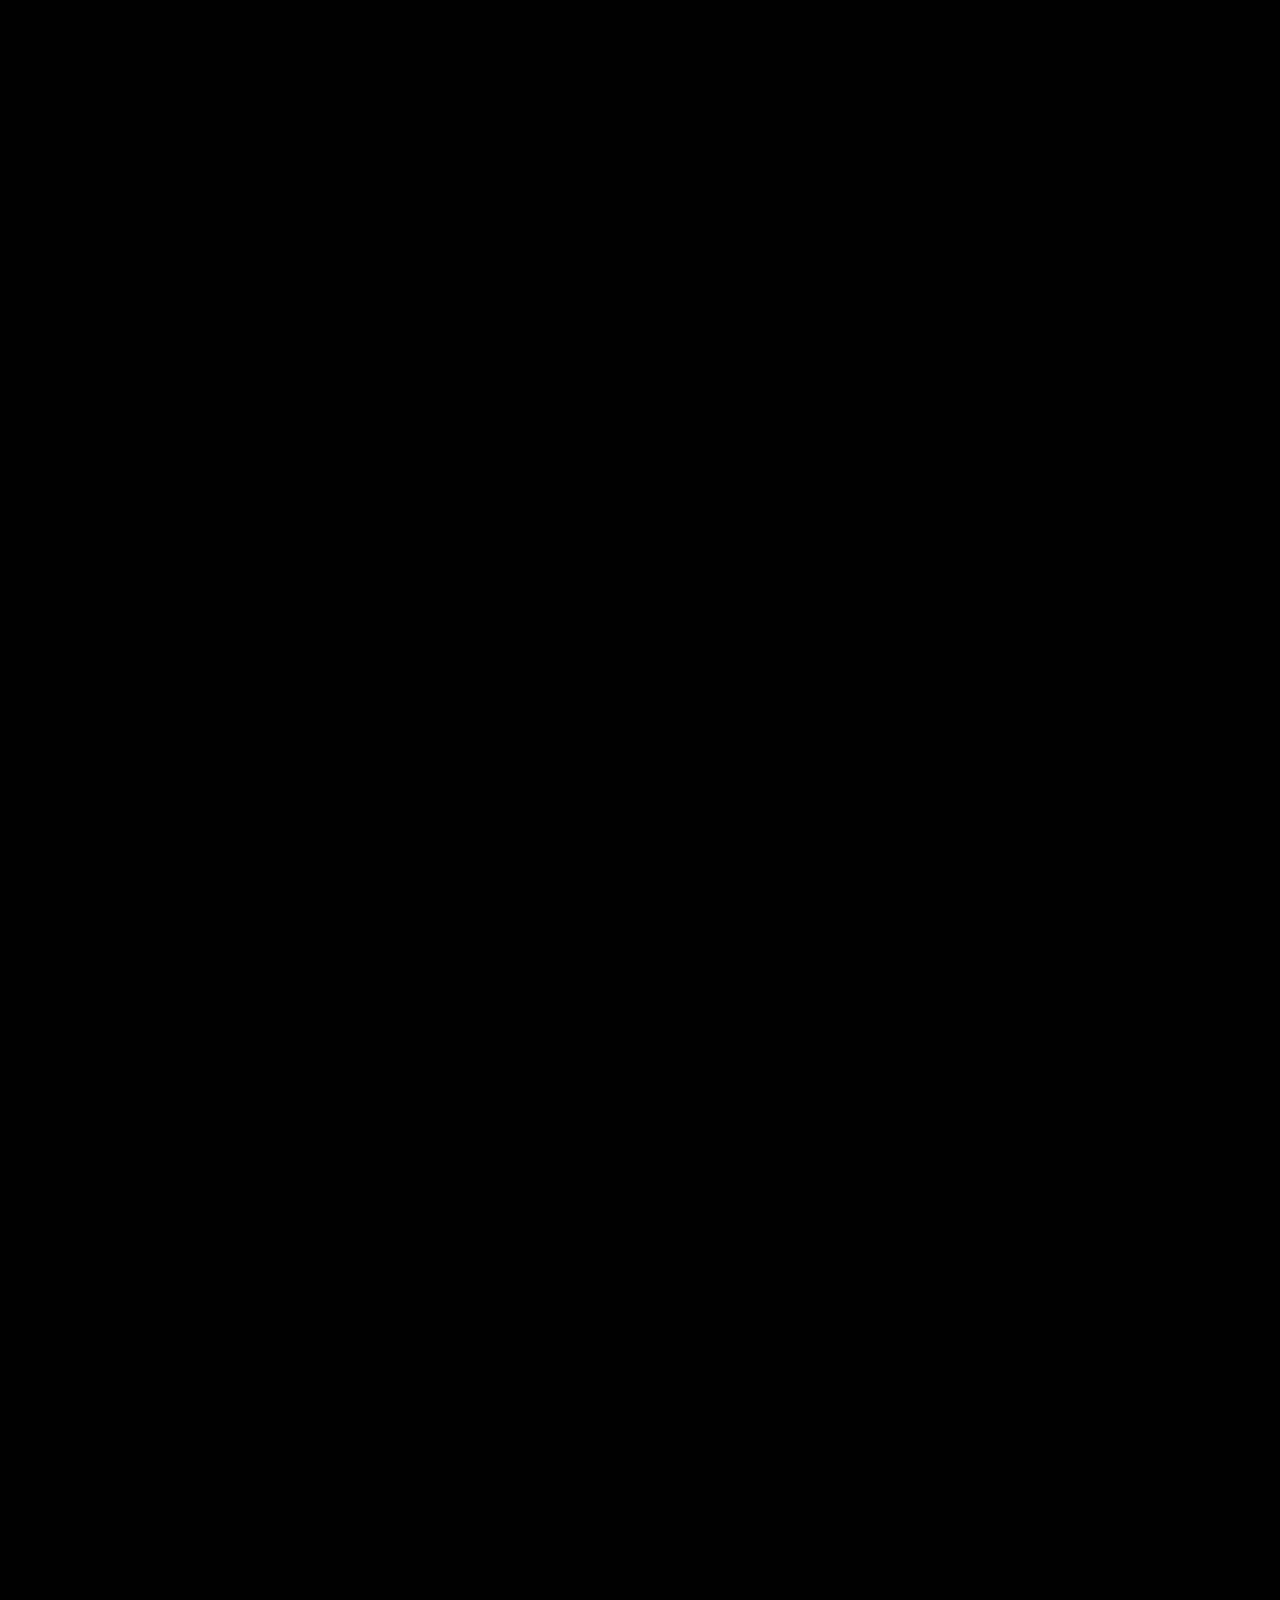
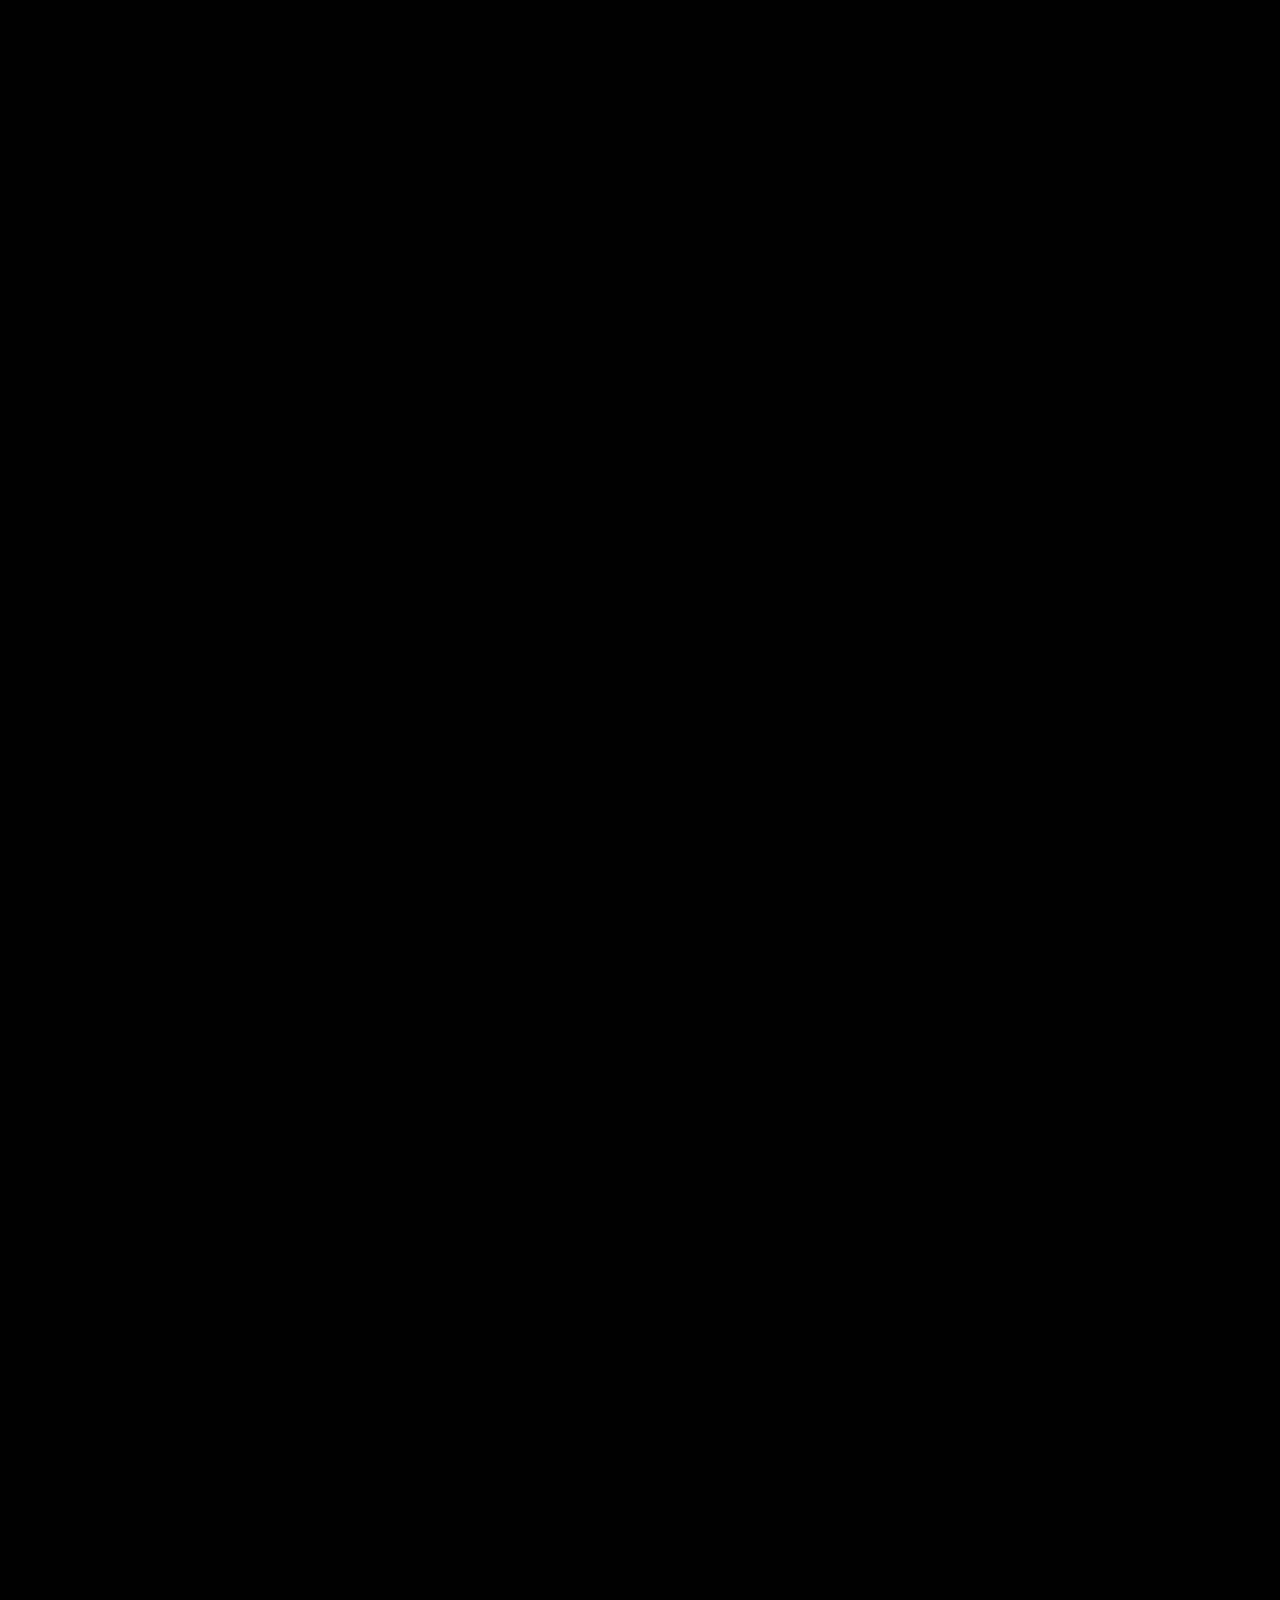
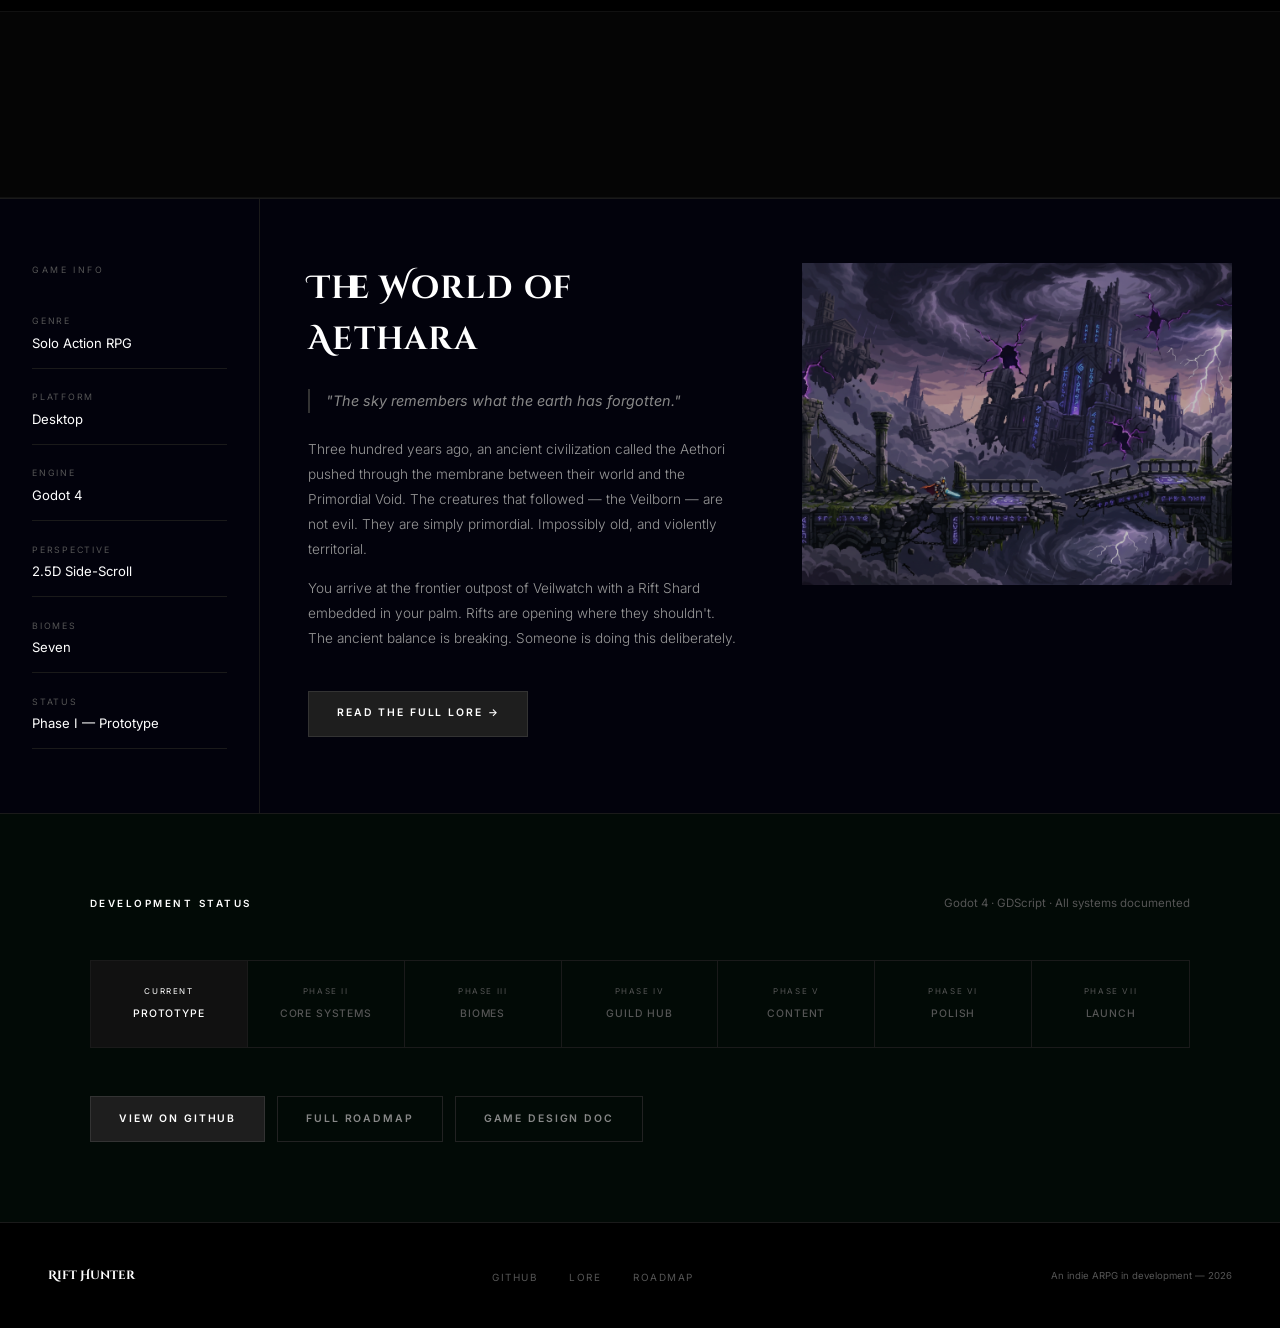
==== commit d67fd672: "Switch hero to Coral Skyland, lighten overlays, update copy Video/poster: rift-lord → coral-skyland " ====
--- a/docs/index.html
+++ b/docs/index.html
@@ -129,13 +129,13 @@
     .hero-overlay {
       position: absolute;
       inset: 0;
-      background: linear-gradient(to right, rgba(0,0,0,0.85) 0%, rgba(0,0,0,0.2) 60%, transparent 100%);
+      background: linear-gradient(to right, rgba(10,20,35,0.78) 0%, rgba(10,20,35,0.15) 55%, transparent 100%);
     }
     .hero-overlay-b {
       position: absolute;
       bottom: 0; left: 0; right: 0;
       height: 35%;
-      background: linear-gradient(to top, #000, transparent);
+      background: linear-gradient(to top, rgba(10,20,35,0.92), transparent);
     }
     .hero-content {
       position: absolute;
@@ -789,15 +789,15 @@
 <div class="hero">
   <!-- Rift Lord video scrubs forward as you scroll down from the hero -->
   <video class="hero-img" id="hero-vid" muted playsinline preload="auto"
-         poster="assets/screenshots/rift-lord.jpg">
-    <source src="assets/video/rift-lord.mp4" type="video/mp4">
+         poster="assets/screenshots/coral-skyland-aerial.jpg">
+    <source src="assets/video/coral-skyland.mp4" type="video/mp4">
   </video>
   <div class="hero-overlay"></div>
   <div class="hero-overlay-b"></div>
   <div class="hero-content">
     <p class="hero-eyebrow">Solo ARPG &nbsp;·&nbsp; Godot 4 &nbsp;·&nbsp; In Development</p>
     <h1 class="hero-title">RIFT<br>HUNTER</h1>
-    <p class="hero-body">Hunt ancient creatures across seven deadly biomes. Craft gear from their remains. Master the Rift — the tear between worlds that is slowly consuming Aethara.</p>
+    <p class="hero-body">Pick a guild. Explore seven living biomes. Hunt spectacular creatures, craft gear from their remains, and build your legend in Veilwatch.</p>
     <a href="#biomes" class="hero-btn">Explore the World</a>
   </div>
   <div class="hero-scroll">
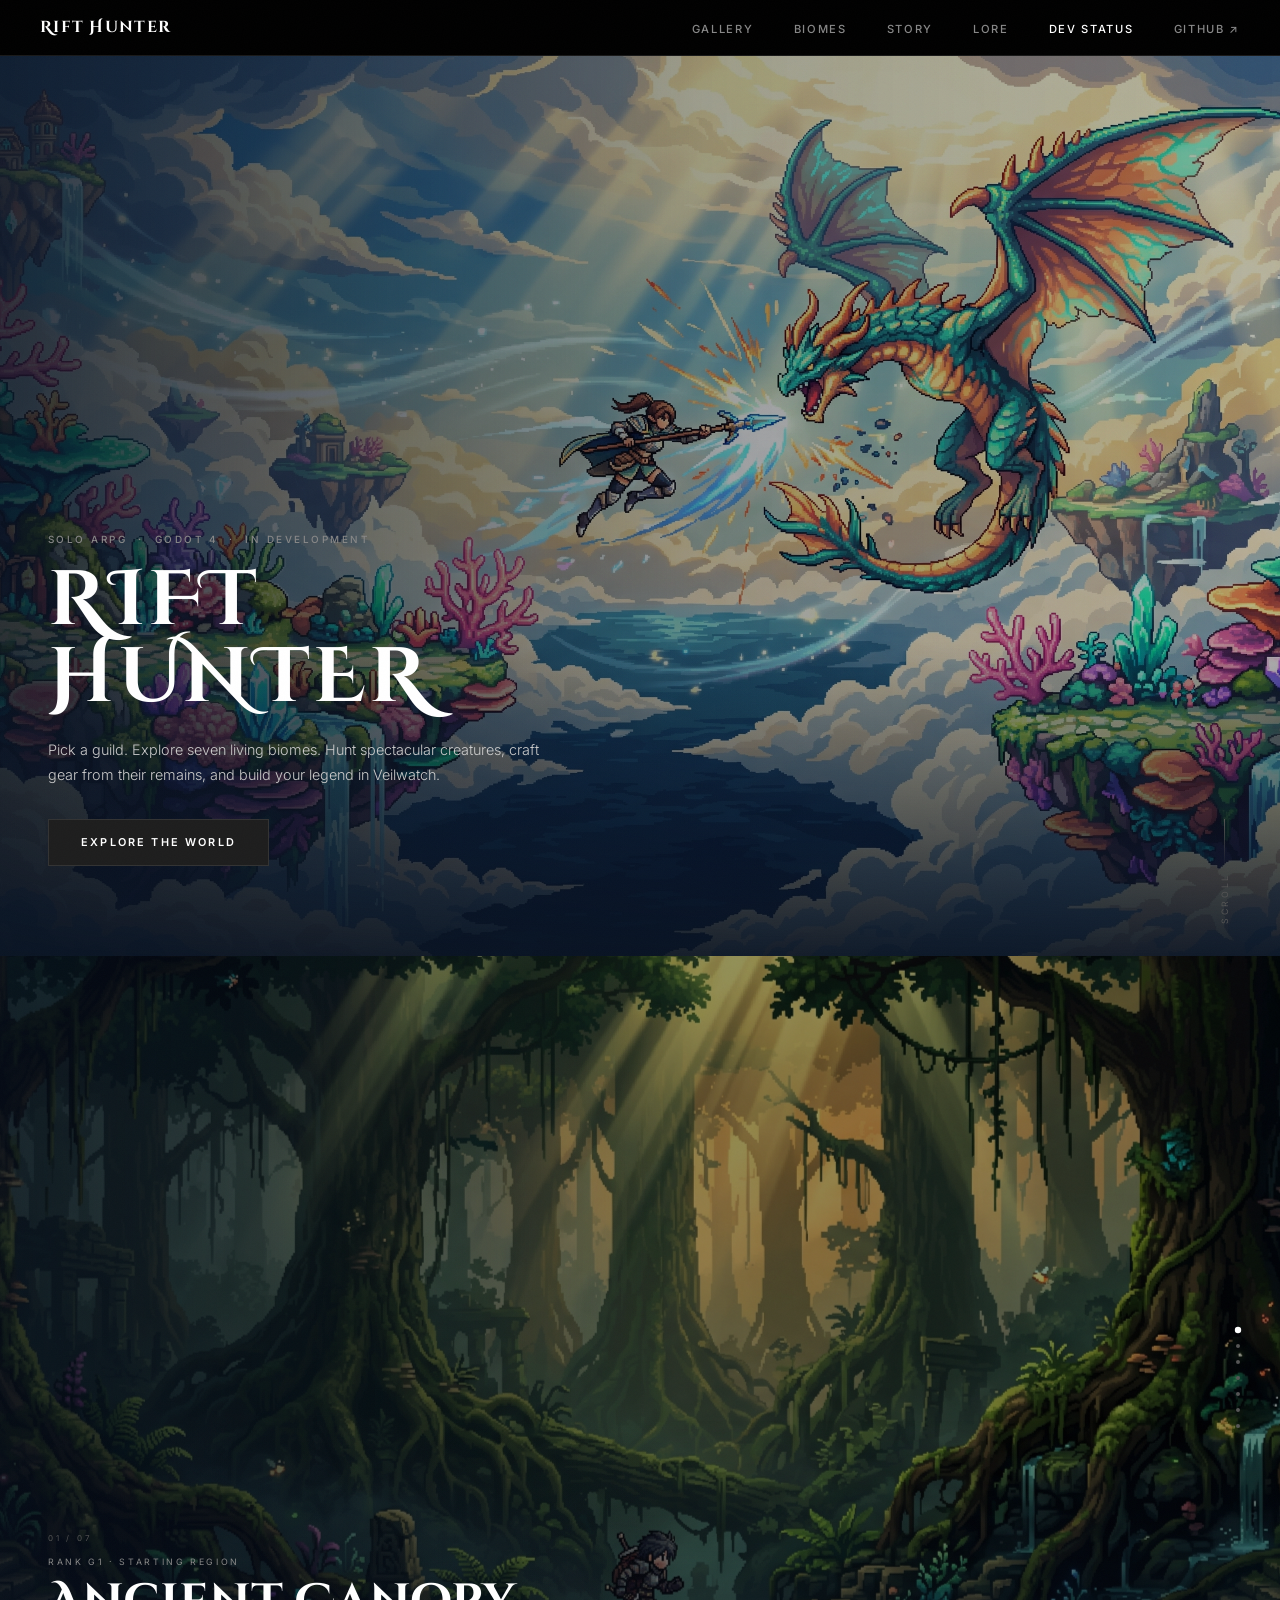
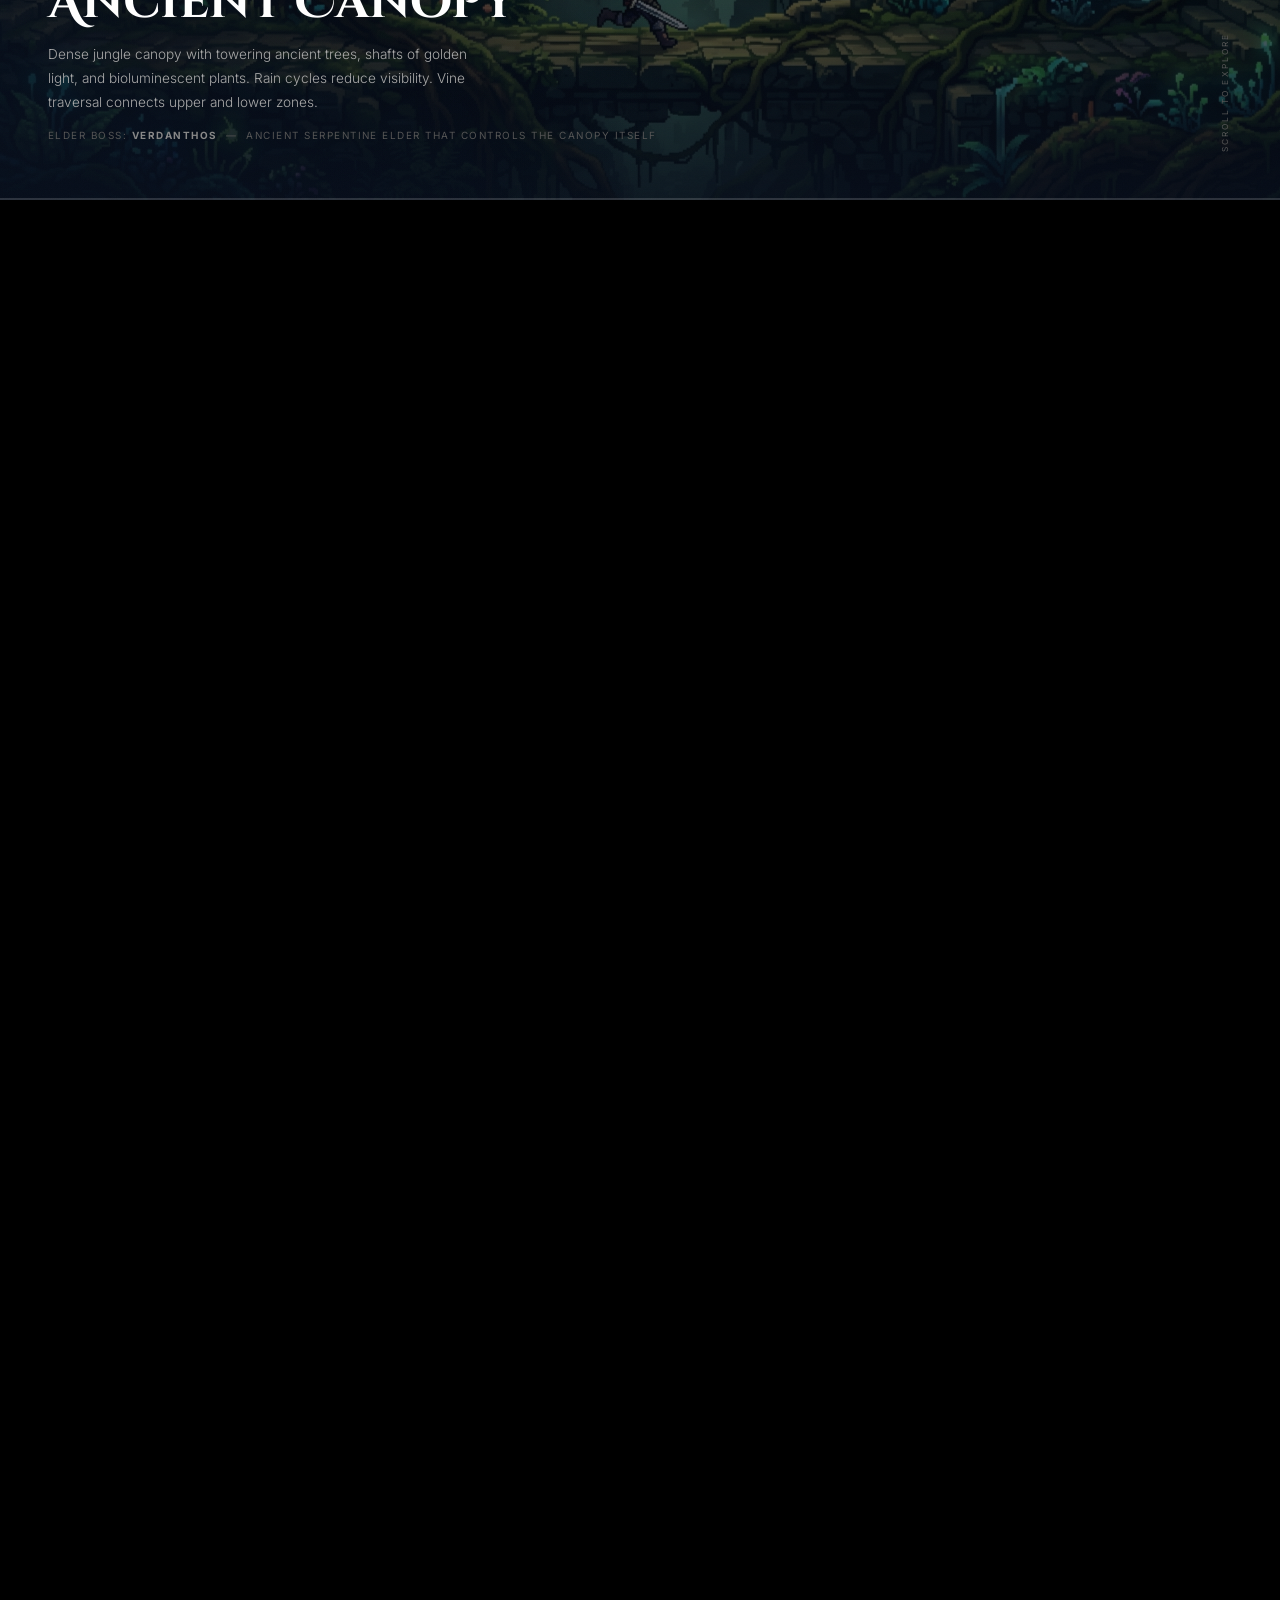
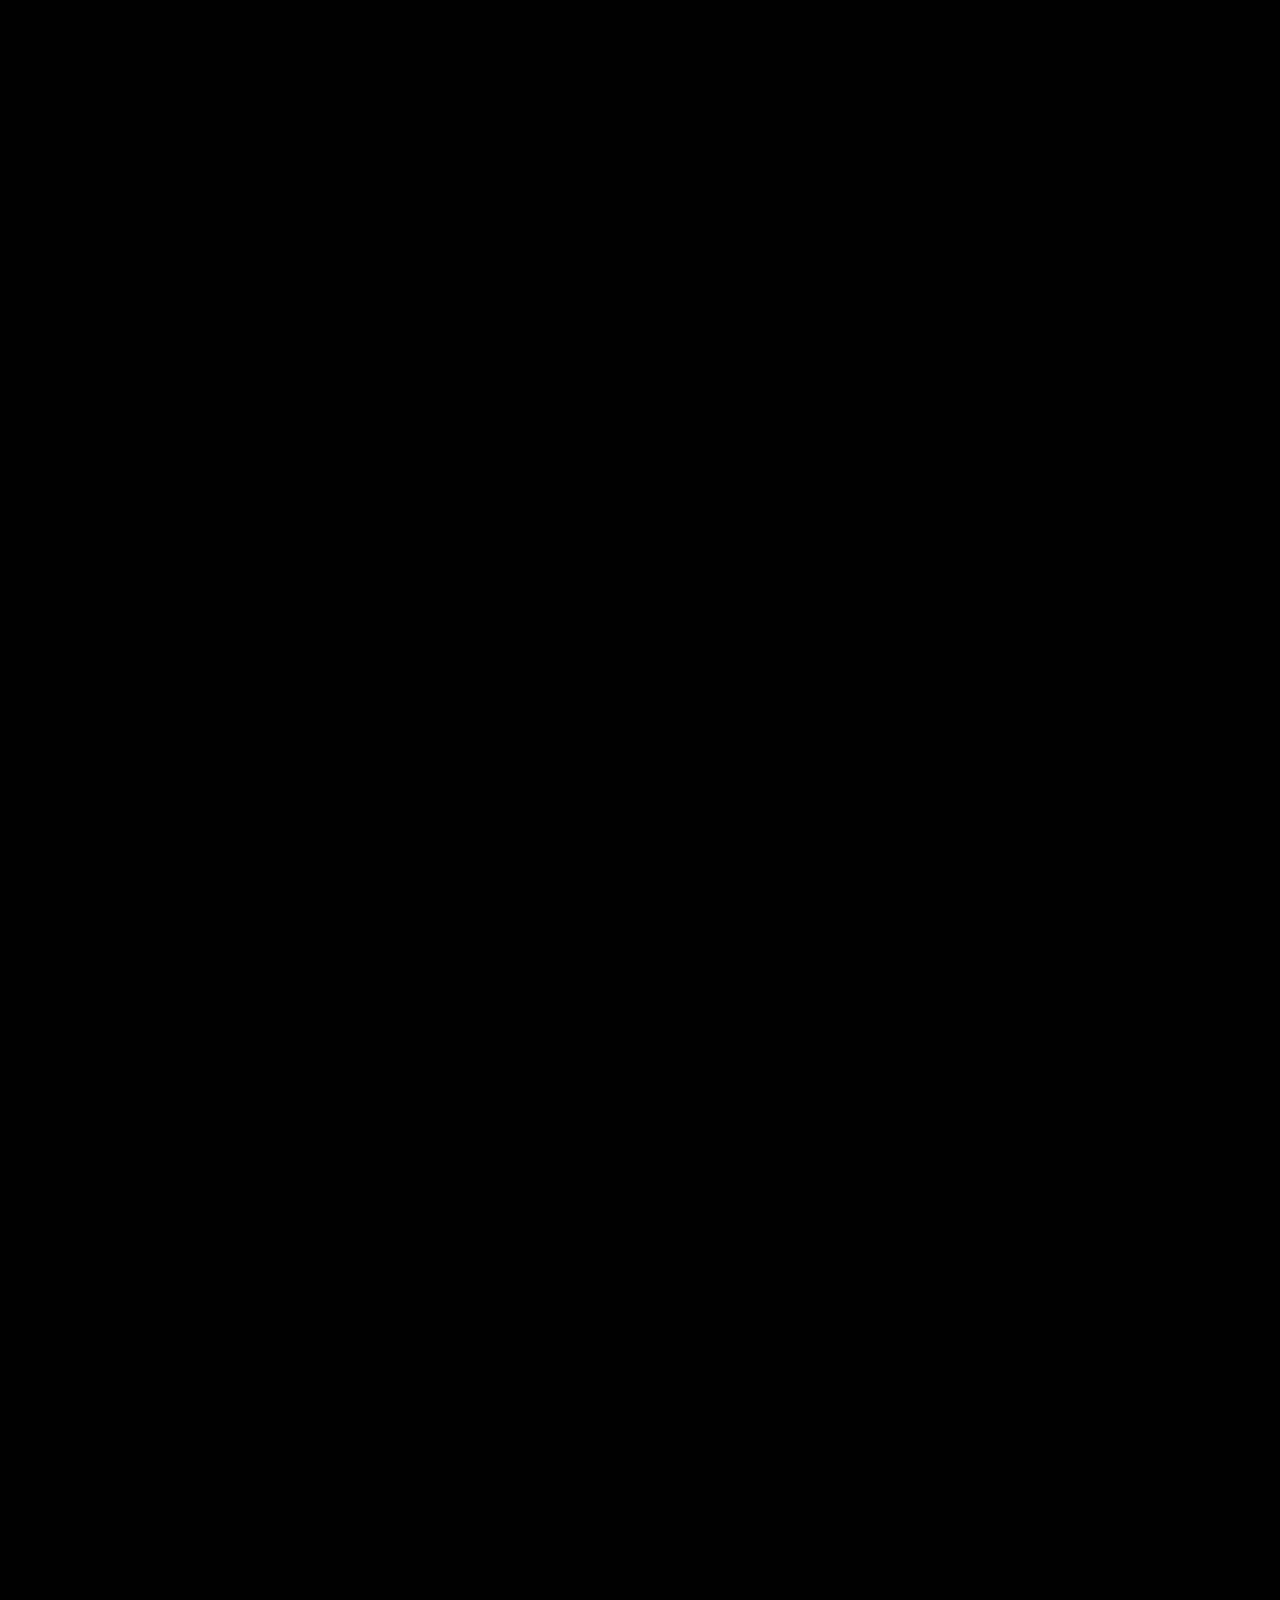
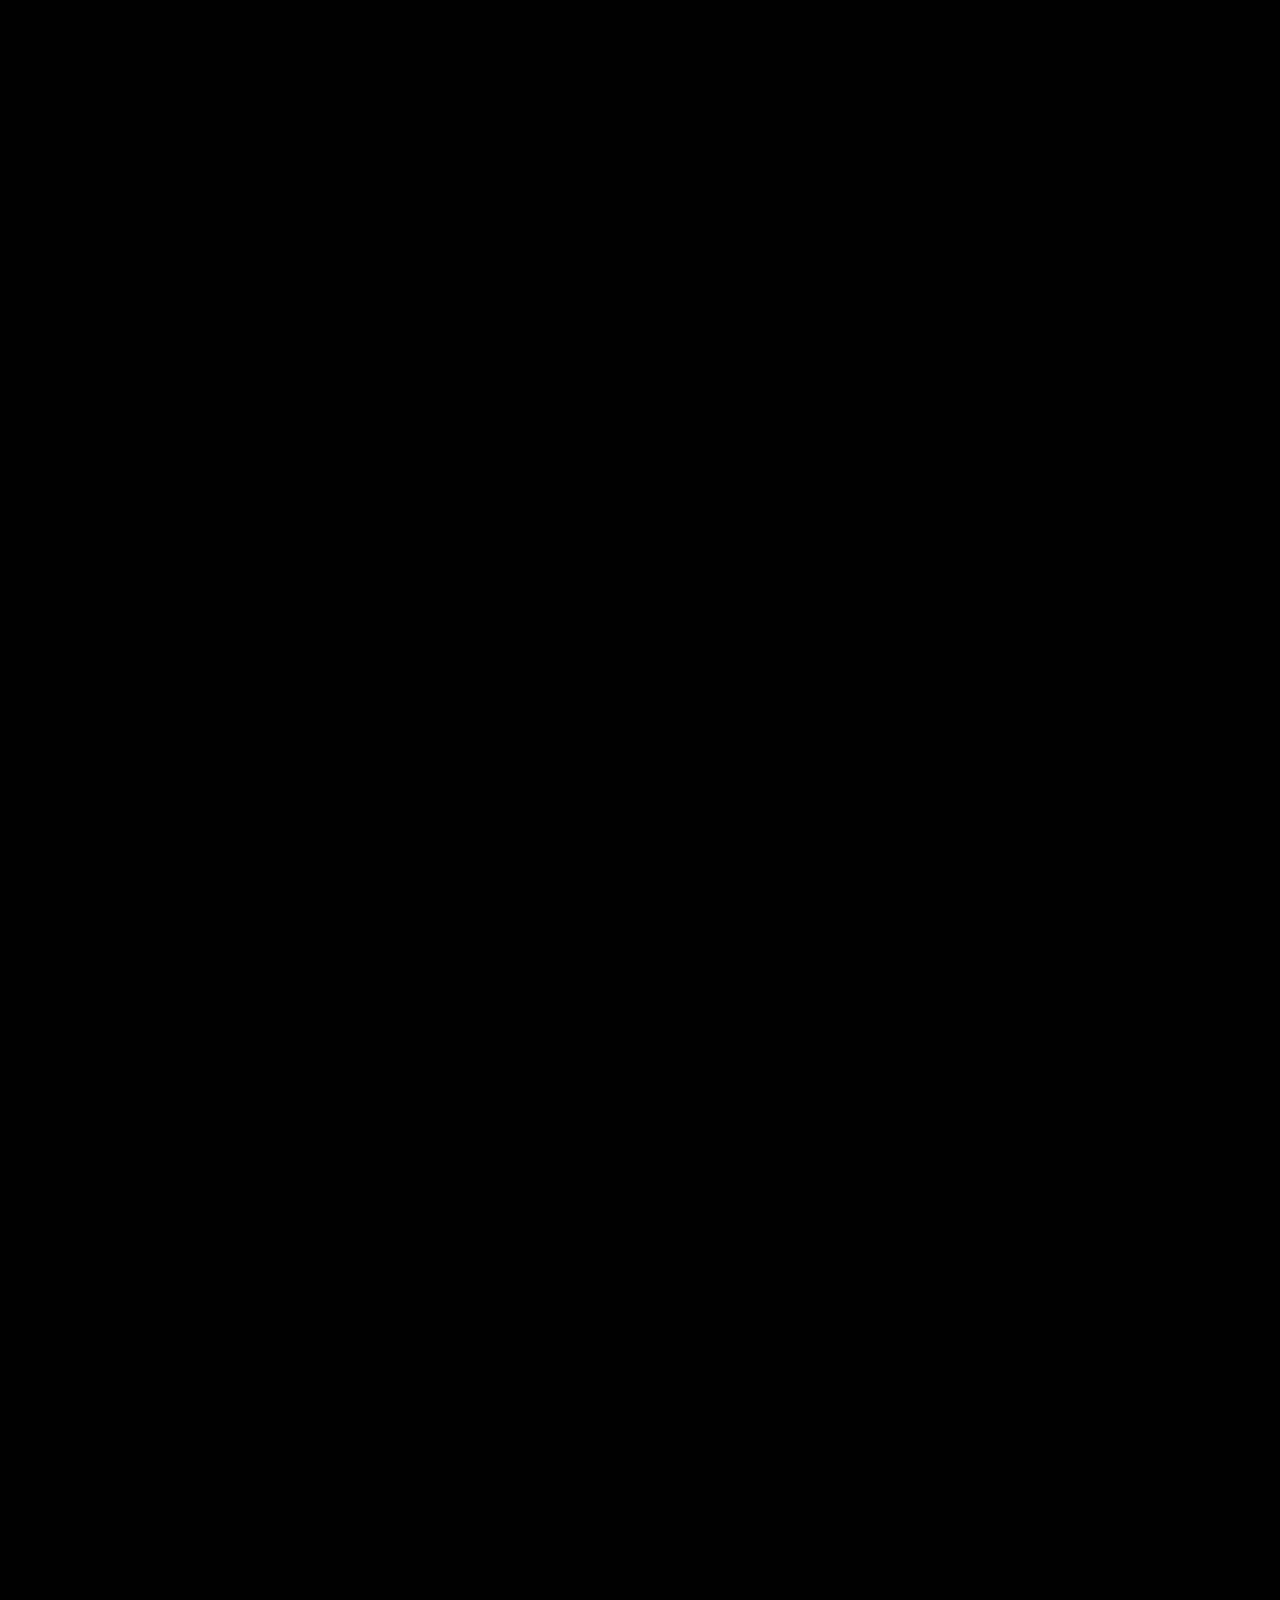
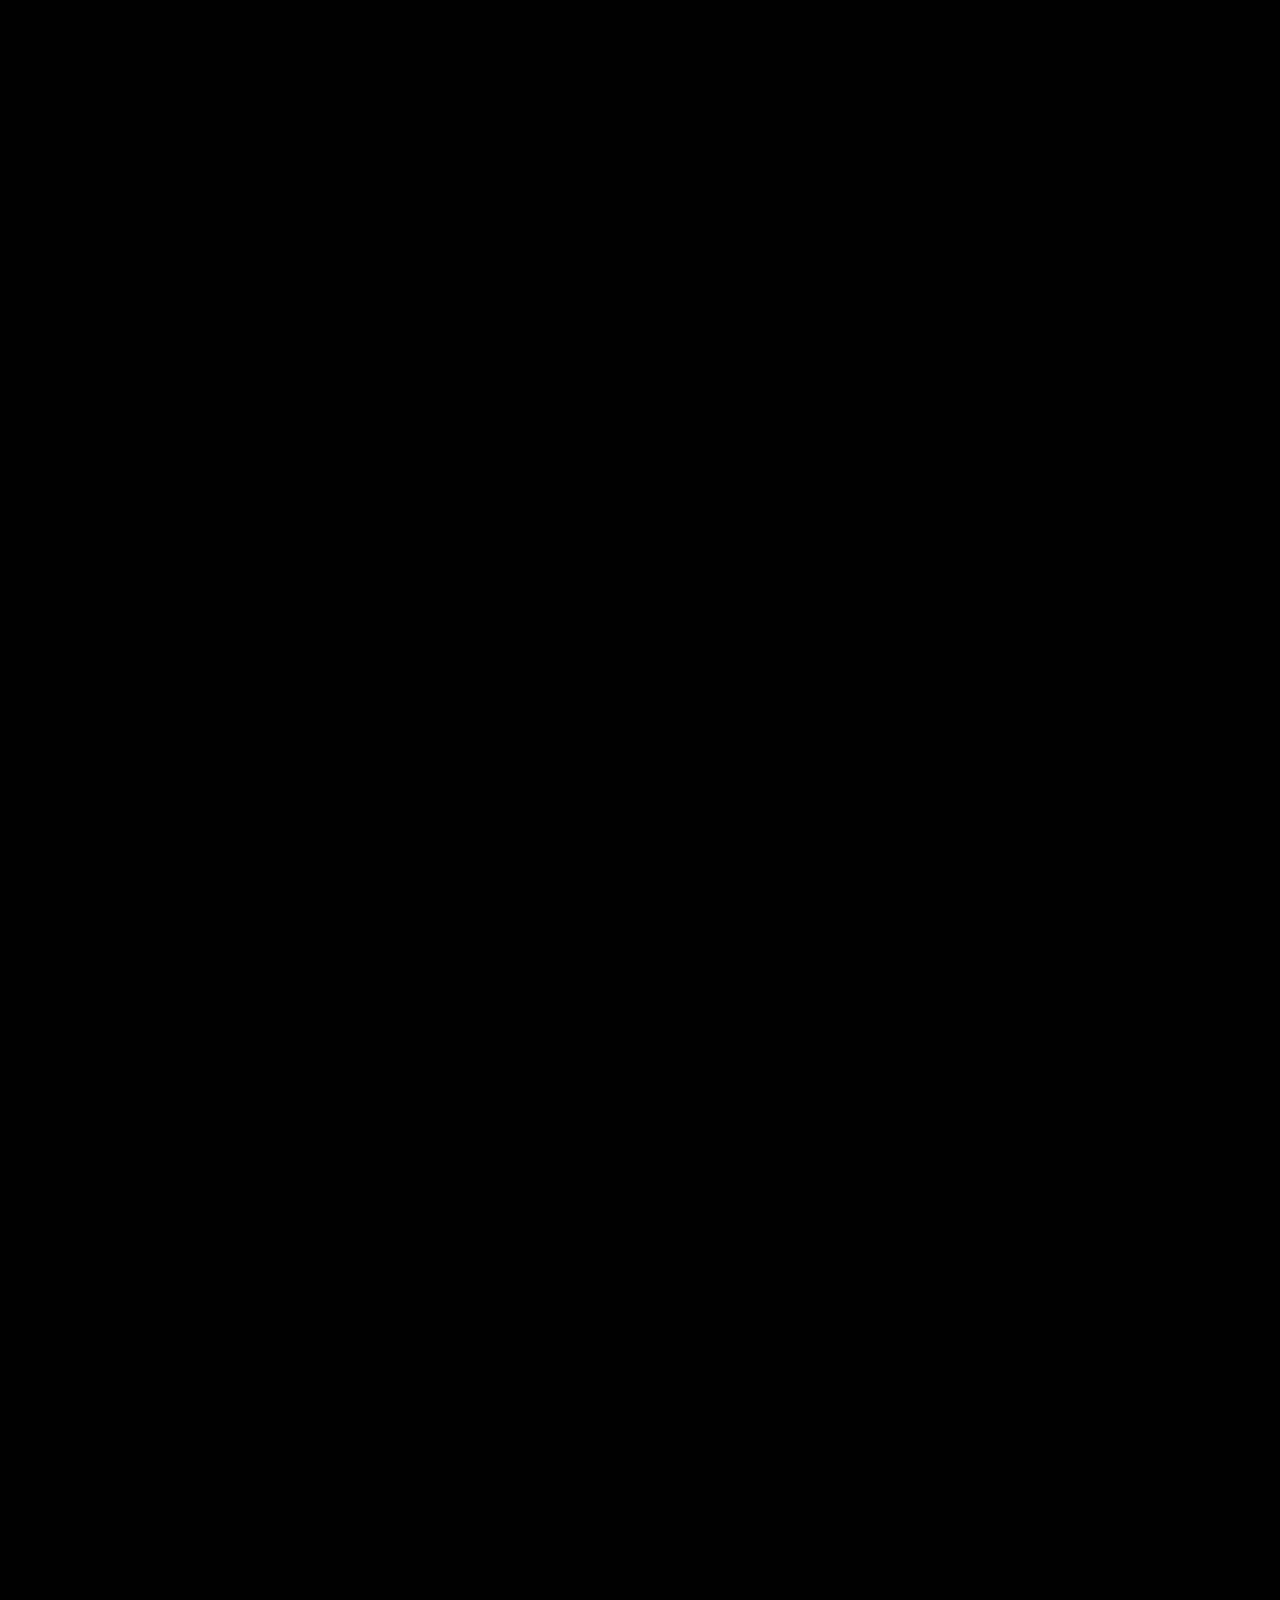
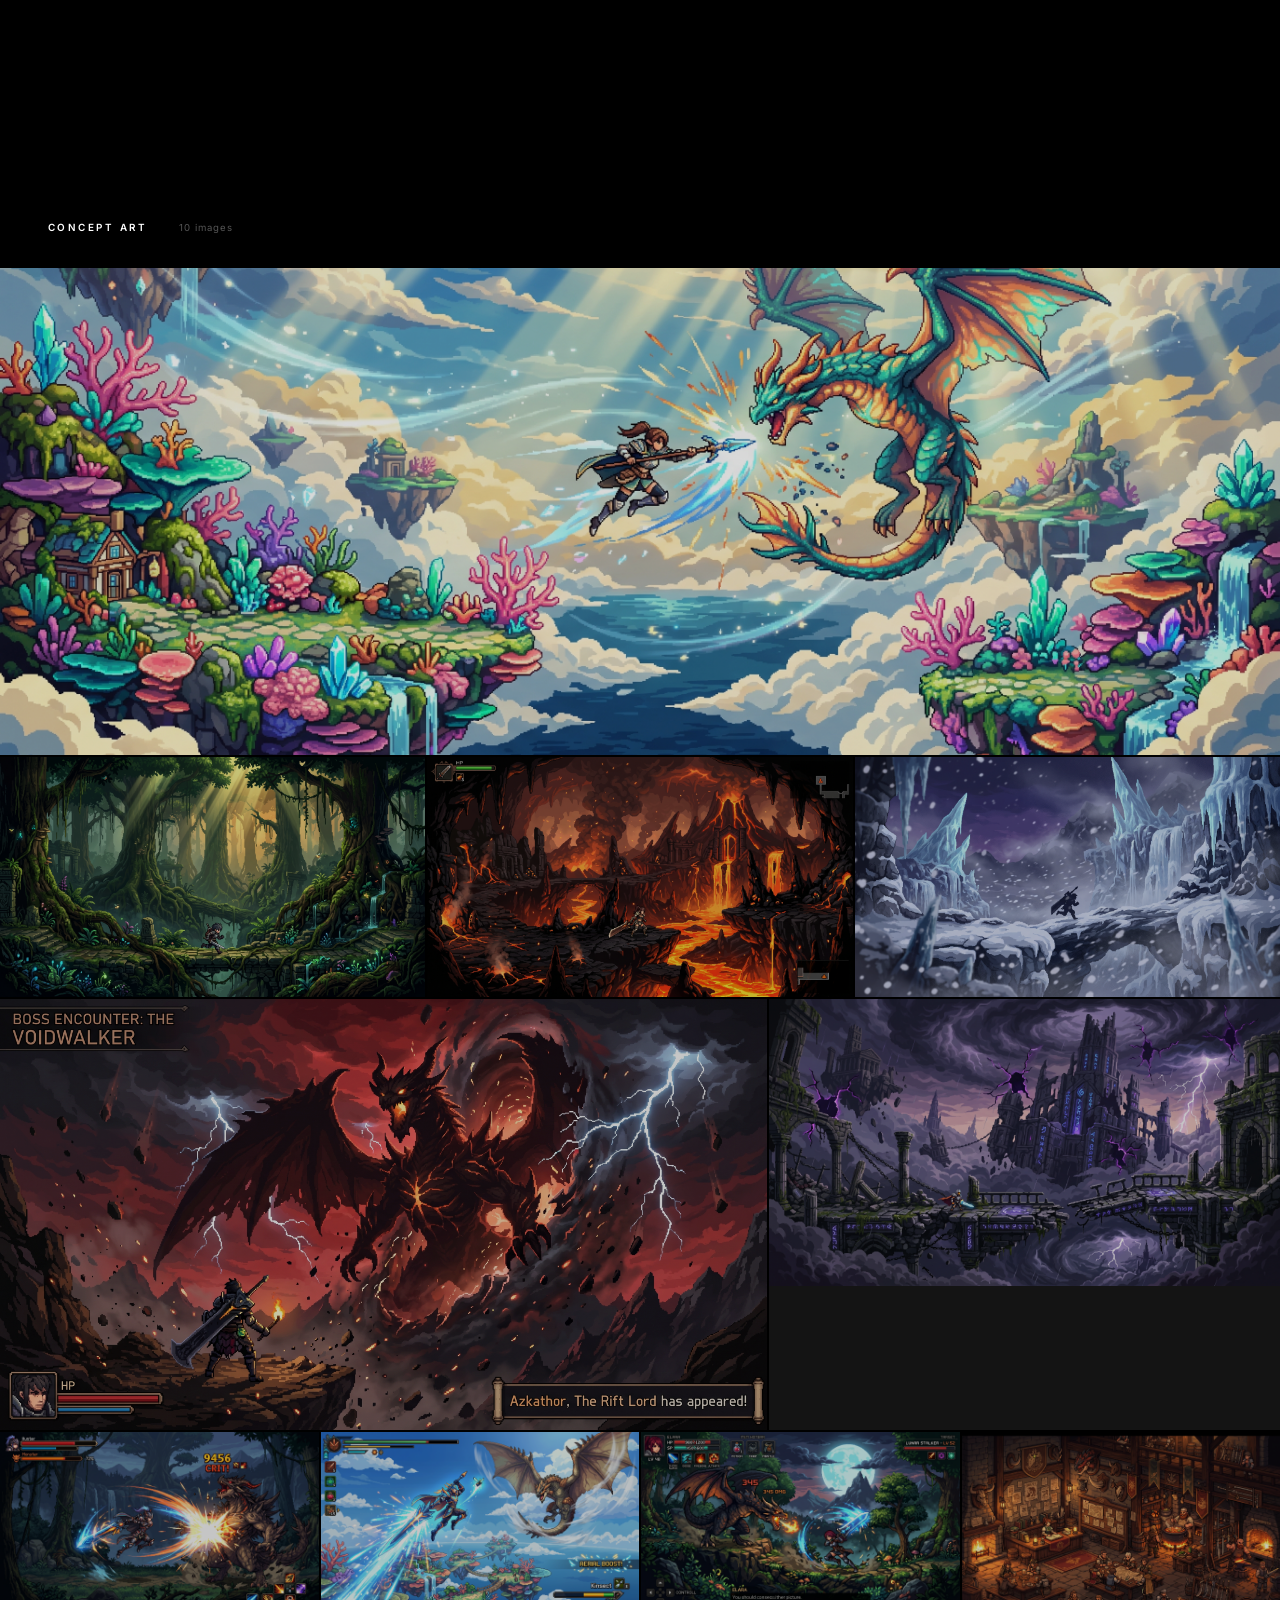
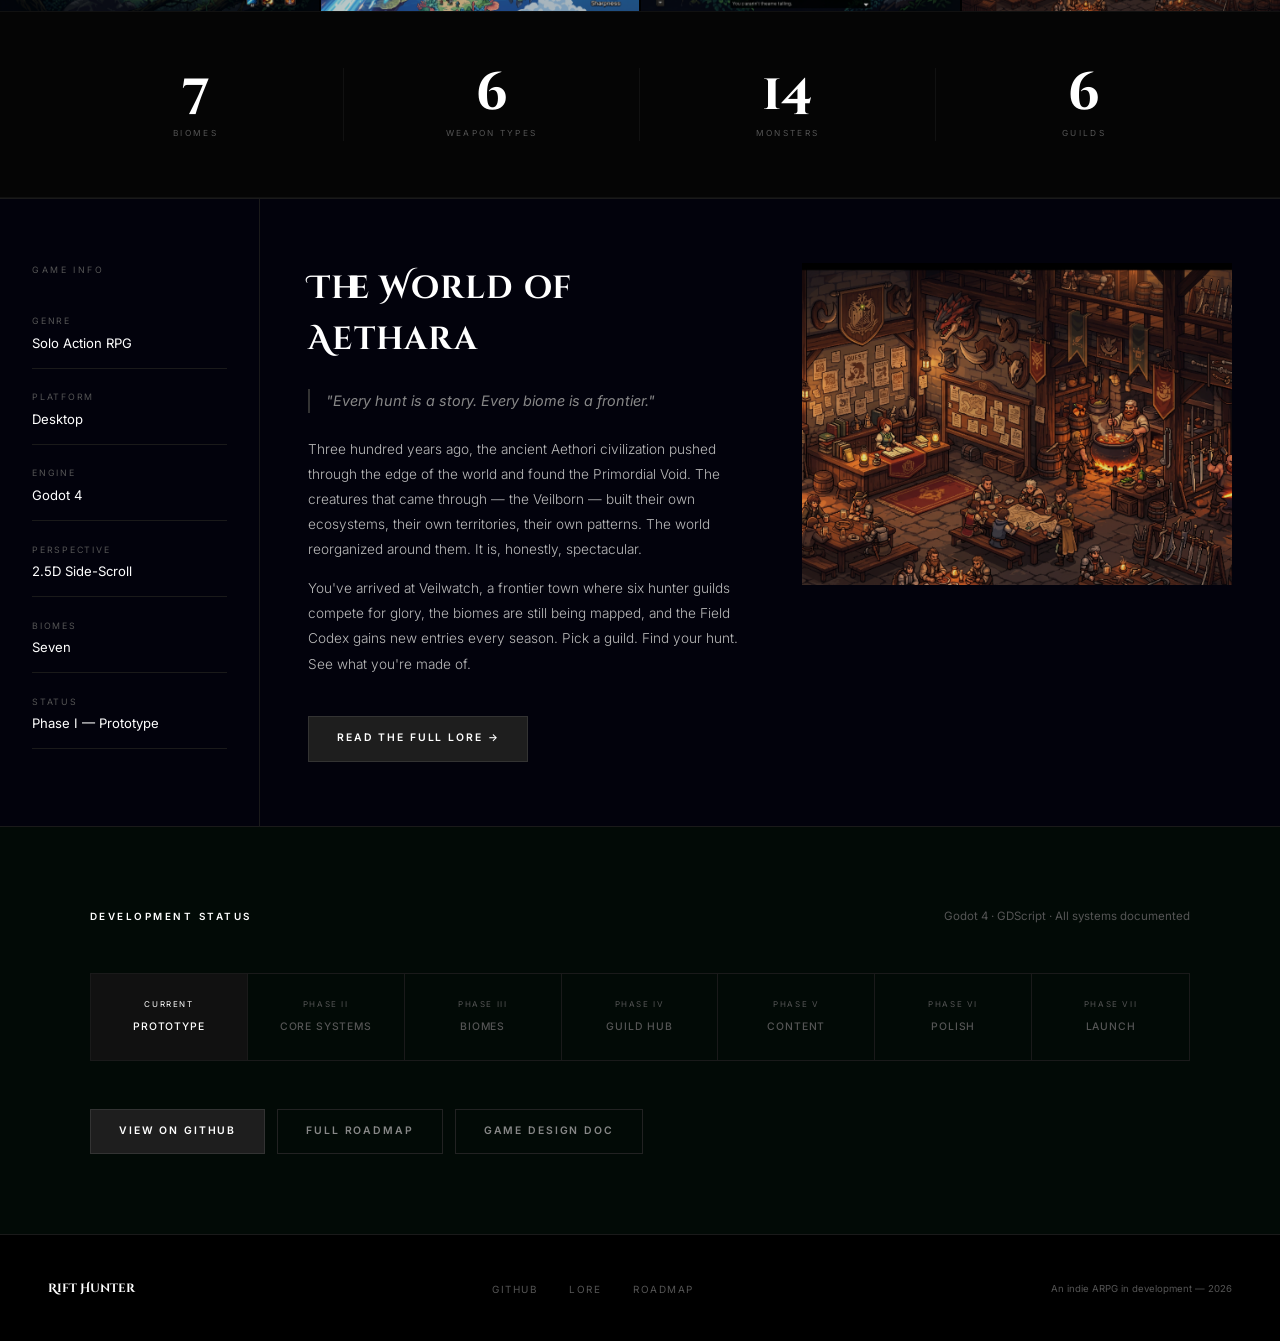
==== commit a5f243f0: "Sweep all grim content from GitHub Pages: tone, images, copy, descriptions - Film grain reduced (0.0" ====
--- a/docs/index.html
+++ b/docs/index.html
@@ -6,8 +6,8 @@
   <title>Rift Hunter</title>
   <meta name="description" content="A solo ARPG inspired by Monster Hunter. Hunt ancient Veilborn across seven biomes, craft powerful gear, and master aerial combat in the world of Aethara.">
   <meta property="og:title" content="Rift Hunter">
-  <meta property="og:description" content="Hunt. Craft. Master the Rift.">
-  <meta property="og:image" content="assets/screenshots/rift-lord.jpg">
+  <meta property="og:description" content="Hunt. Explore. Build your legend.">
+  <meta property="og:image" content="assets/screenshots/coral-skyland-aerial.jpg">
   <link rel="preconnect" href="https://fonts.googleapis.com">
   <link href="https://fonts.googleapis.com/css2?family=Cinzel+Decorative:wght@700&family=Inter:wght@300;400;500;600&display=swap" rel="stylesheet">
   <style>
@@ -41,7 +41,7 @@
       height: 300%;
       pointer-events: none;
       z-index: 9998;
-      opacity: 0.042;
+      opacity: 0.018;
       background-image: url("data:image/svg+xml,%3Csvg xmlns='http://www.w3.org/2000/svg' width='200' height='200'%3E%3Cfilter id='n'%3E%3CfeTurbulence type='fractalNoise' baseFrequency='0.85' numOctaves='4' stitchTiles='stitch'/%3E%3C/filter%3E%3Crect width='200' height='200' filter='url(%23n)'/%3E%3C/svg%3E");
       background-repeat: repeat;
       background-size: 200px 200px;
@@ -123,7 +123,7 @@
       height: 100%;
       object-fit: cover;
       object-position: center 20%;
-      filter: brightness(0.55);
+      filter: brightness(0.72);
       will-change: transform;
     }
     .hero-overlay {
@@ -264,7 +264,7 @@
       width: 100%;
       height: 100%;
       object-fit: cover;
-      filter: brightness(0.45);
+      filter: brightness(0.58);
       opacity: 0;
       transition: opacity 0.85s ease;
       will-change: opacity, transform;
@@ -275,8 +275,8 @@
       position: absolute;
       inset: 0;
       background:
-        linear-gradient(to right, rgba(0,0,0,0.75) 0%, transparent 55%),
-        linear-gradient(to top, rgba(0,0,0,0.88) 0%, transparent 45%);
+        linear-gradient(to right, rgba(8,16,30,0.68) 0%, transparent 52%),
+        linear-gradient(to top, rgba(8,16,30,0.80) 0%, transparent 45%);
       pointer-events: none;
     }
 
@@ -592,7 +592,7 @@
 
     .story-text {
       font-size: 0.85rem;
-      color: #999;
+      color: #bbb;
       line-height: 1.85;
       font-weight: 300;
       margin-bottom: 0.85rem;
@@ -606,7 +606,7 @@
       aspect-ratio: 4/3;
       object-fit: cover;
       display: block;
-      filter: brightness(0.75);
+      filter: brightness(0.88);
     }
 
     /* ── STATUS ── */
@@ -787,7 +787,7 @@
 
 <!-- HERO -->
 <div class="hero">
-  <!-- Rift Lord video scrubs forward as you scroll down from the hero -->
+  <!-- Hero video scrubs forward as you scroll down -->
   <video class="hero-img" id="hero-vid" muted playsinline preload="auto"
          poster="assets/screenshots/coral-skyland-aerial.jpg">
     <source src="assets/video/coral-skyland.mp4" type="video/mp4">
@@ -867,9 +867,9 @@
     <span class="gallery-count">10 images</span>
   </div>
 
-  <div class="gallery-featured" onclick="openLightbox('assets/screenshots/rift-lord.jpg')">
-    <img src="assets/screenshots/rift-lord.jpg" alt="Boss Encounter — Azkathor the Rift Lord" loading="lazy">
-    <div class="cell-label">Boss Encounter — Azkathor, The Rift Lord</div>
+  <div class="gallery-featured" onclick="openLightbox('assets/screenshots/coral-skyland-aerial.jpg')">
+    <img src="assets/screenshots/coral-skyland-aerial.jpg" alt="Coral Skyland — Aerial Combat" loading="lazy">
+    <div class="cell-label">Coral Skyland — Open-Sky Aerial Combat</div>
   </div>
 
   <div class="gallery-grid gallery-grid-3" style="margin-top:2px">
@@ -888,9 +888,9 @@
   </div>
 
   <div class="gallery-grid gallery-grid-2" style="margin-top:2px">
-    <div class="gallery-cell" data-d="1" onclick="openLightbox('assets/screenshots/coral-skyland-aerial.jpg')">
-      <img src="assets/screenshots/coral-skyland-aerial.jpg" alt="Coral Skyland" loading="lazy">
-      <div class="cell-label">Coral Skyland — Aerial Combat</div>
+    <div class="gallery-cell" data-d="1" onclick="openLightbox('assets/screenshots/rift-lord.jpg')">
+      <img src="assets/screenshots/rift-lord.jpg" alt="Boss Encounter — Azkathor" loading="lazy">
+      <div class="cell-label">Boss Encounter — Azkathor</div>
     </div>
     <div class="gallery-cell" data-d="2" onclick="openLightbox('assets/screenshots/sky-ruins.jpg')">
       <img src="assets/screenshots/sky-ruins.jpg" alt="Elder Sky Ruins" loading="lazy">
@@ -936,8 +936,8 @@
     <div class="stat-label">Monsters</div>
   </div>
   <div class="stat-item" data-r data-d="4">
-    <div class="stat-num" data-target="4">0</div>
-    <div class="stat-label">Guild Ranks</div>
+    <div class="stat-num" data-target="6">0</div>
+    <div class="stat-label">Guilds</div>
   </div>
 </div>
 
@@ -974,14 +974,14 @@
   <div class="story-main">
     <div class="story-text-block" data-r="left">
       <h2>The World of Aethara</h2>
-      <blockquote class="word-reveal">"The sky remembers what the earth has forgotten."</blockquote>
-      <p class="story-text">Three hundred years ago, an ancient civilization called the Aethori pushed through the membrane between their world and the Primordial Void. The creatures that followed — the Veilborn — are not evil. They are simply primordial. Impossibly old, and violently territorial.</p>
-      <p class="story-text">You arrive at the frontier outpost of Veilwatch with a Rift Shard embedded in your palm. Rifts are opening where they shouldn't. The ancient balance is breaking. Someone is doing this deliberately.</p>
+      <blockquote class="word-reveal">"Every hunt is a story. Every biome is a frontier."</blockquote>
+      <p class="story-text">Three hundred years ago, the ancient Aethori civilization pushed through the edge of the world and found the Primordial Void. The creatures that came through — the Veilborn — built their own ecosystems, their own territories, their own patterns. The world reorganized around them. It is, honestly, spectacular.</p>
+      <p class="story-text">You've arrived at Veilwatch, a frontier town where six hunter guilds compete for glory, the biomes are still being mapped, and the Field Codex gains new entries every season. Pick a guild. Find your hunt. See what you're made of.</p>
       <br>
       <a class="btn btn-fill" href="lore.html">Read the Full Lore →</a>
     </div>
     <div class="story-img-block" data-r="right" data-d="2">
-      <img src="assets/screenshots/sky-ruins.jpg" alt="Elder Sky Ruins">
+      <img src="assets/screenshots/guild-hall.jpg" alt="Veilwatch Guild Hall">
     </div>
   </div>
 </div>
@@ -1081,19 +1081,19 @@
     rank: 'Rank G3',
     name: 'Volcanic Abyss',
     desc: 'Deep volcanic caldera, lava rivers, ash clouds, superheated air pockets. Lava zones deal damage over time. Ash reduces stamina regeneration.',
-    boss: 'Elder Boss: <strong>Ashmaul</strong> &nbsp;—&nbsp; Ancient Elder grown enormous by Cult feeding. Story-critical fight.'
+    boss: 'Elder Boss: <strong>Ashmaul</strong> &nbsp;—&nbsp; The largest documented living Veilborn. The Reclamation has been keeping it fed. Story-critical.'
   },
   {
     rank: 'Rank G3',
     name: 'Rotten Hollow',
     desc: 'Deep underground decay zone, bioluminescent fungi, poison swamps, narrow tunnels. Permanent low light. True darkness zones require careful navigation.',
-    boss: 'Elder Boss: <strong>Chaoskrel</strong> &nbsp;—&nbsp; Long-dormant deep Elder with tentacle reach and Rift energy corruption'
+    boss: 'Elder Boss: <strong>Chaoskrel</strong> &nbsp;—&nbsp; Long-dormant deep Elder, never fully documented. First contact fight — yours to catalogue.'
   },
   {
     rank: 'Rank G4 · Final Region',
     name: 'Elder Sky Ruins',
     desc: 'The ruins of the Aethori Sky Kingdom, still floating above the clouds. Permanent aerial zone — no ground floor. Ancient mechanisms still partially function.',
-    boss: 'Final Boss: <strong>Serath + The Sovereign</strong> &nbsp;—&nbsp; Two-phase story climax. See LORE.md.'
+    boss: 'Story Climax: <strong>Serath + The Sovereign</strong> &nbsp;—&nbsp; The Sky Ruins, the Reclamation, and a Rift Lord that needs guiding home.'
   }
 ];
 
